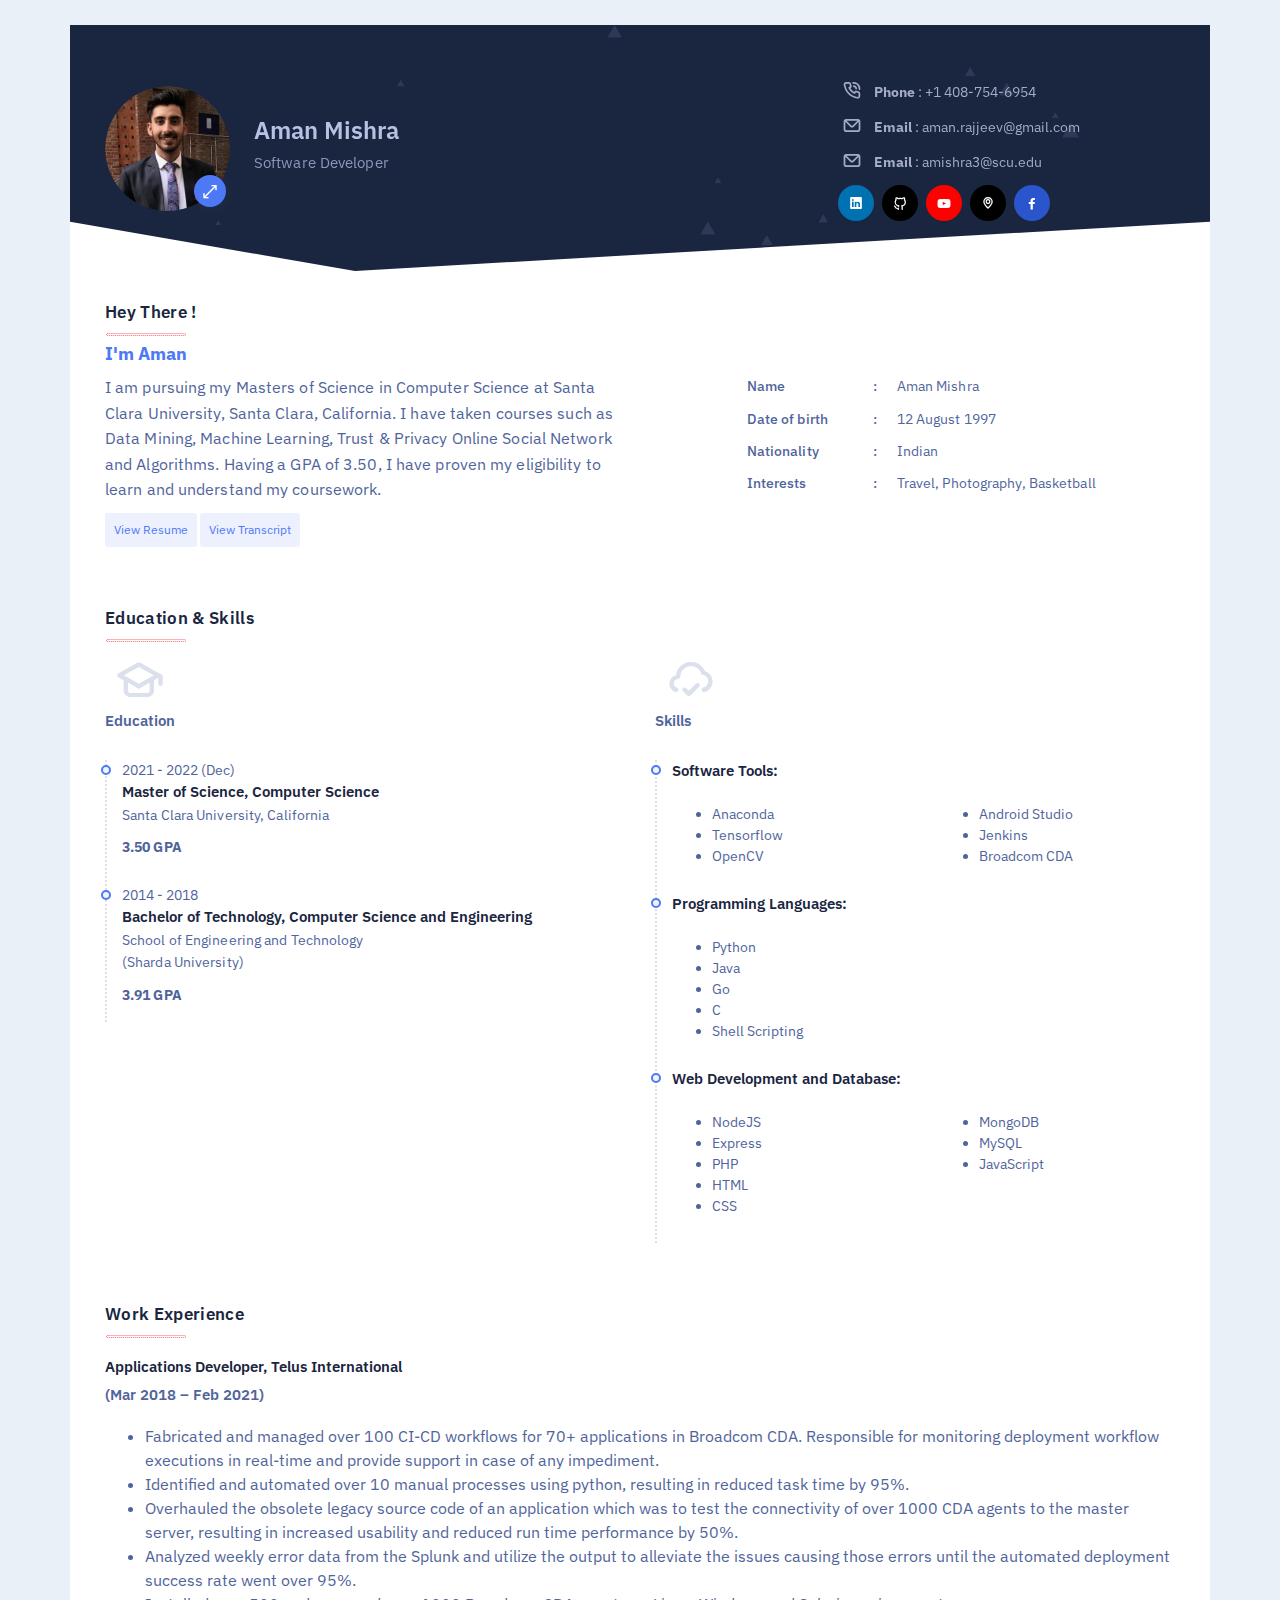
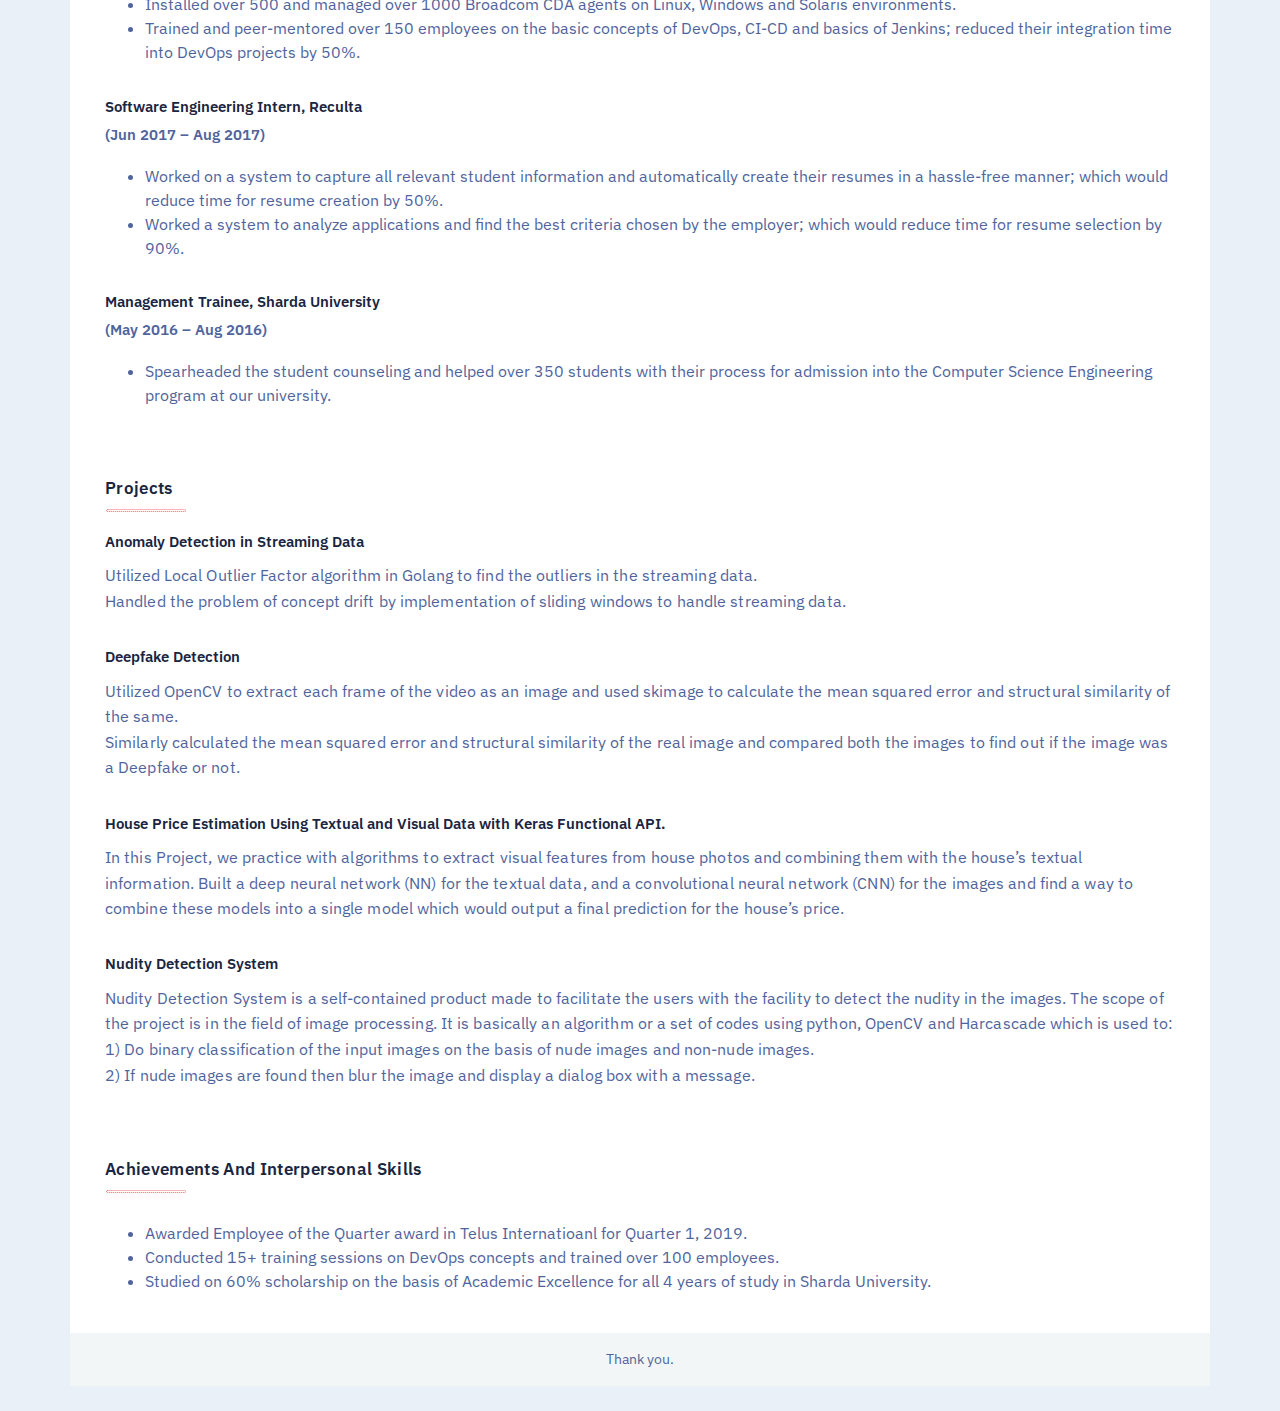
==== index.html @ 9055e046 "modified index.html" ====
<!DOCTYPE html>
<html lang="en">
  <head>
    <meta charset="utf-8" />
    <title>Aman Mishra - Resume</title>
    <meta name="viewport" content="width=device-width, initial-scale=1.0" />
    <meta content="Resume of Aman Mishra" name="description" />
    <meta content="Mannatthemes" name="author" />

    <!-- App favicon -->
    <link rel="shortcut icon" href="images/favicon.ico" />

    <link
      href="plugins/filter/magnific-popup.css"
      rel="stylesheet"
      type="text/css"
    />
    <link
      href="plugins/animated/headline.css"
      rel="stylesheet"
      type="text/css"
    />

    <!-- App css -->
    <link href="css/bootstrap.min.css" rel="stylesheet" type="text/css" />
    <link href="css/icons.css" rel="stylesheet" type="text/css" />
    <link href="css/style.css" rel="stylesheet" type="text/css" />
  </head>

  <body>
    <div class="main-wraper">
      <section class="section bg-profile clip-profile" id="header">
        <div class="zoo-profile">
          <div class="container">
            <div class="row">
              <div class="col-sm-6 col-print-6 align-self-center mb-3 mb-lg-0">
                <div class="zoo-profile-main">
                  <div class="zoo-profile-main-pic">
                    <img
                      id="myImg"
                      src="images/users/profile.png"
                      alt=""
                      class="rounded-circle"
                      width="125"
                      height="125"
                    />
                    <a id="myImgg">
                    <span class="zoo-user-message"><i class="uil uil-arrow-resize-diagonal"></i></span>
                  </a>
                  </div>
                  <!--end zoo-profile-main-pic-->
                  <div class="zoo-profile_user-detail">
                    <h5 class="zoo-user-name">Aman Mishra</h5>
                    <p class="cd-headline loading-bar">
                      <span class="cd-words-wrapper">
                        <b class="is-visible">Software Developer</b>
                        <b>Artificial Intelligence</b>
                        <b>DevOps</b>
                      </span>
                    </p>
                  </div>
                  <!--end zoo-profile_user-detail-->
                </div>
                <!--end profile-main-pic-->
              </div>
              <!--end col-->
              <div class="col-sm-4 col-print-4 ml-auto">
                <ul class="list-unstyled personal-detail">
                  <li>
                    <i class="'uil uil-phone-volume mr-2"></i> <b> Phone </b> :
                    +1 408-754-6954
                  </li>
                  <li class="mt-2">
                    <i class="uil uil-envelope mt-2 mr-2"></i> <b> Email </b> :
                    aman.rajjeev@gmail.com
                  </li>
                  <li class="mt-2">
                    <i class="uil uil-envelope mt-2 mr-2"></i> <b> Email </b> :
                    amishra3@scu.edu
                  </li>
                </ul>
                <!--end personal-detail-->
                <ul class="list-inline social-icon mb-0">
                  <li class="list-inline-item">
                    <a
                      href="https://www.linkedin.com/in/aman-rajjeev-mishra"
                      target="_blank"
                      class="bg-linkedin"
                    >
                      <i class="uil uil-linkedin"></i>
                    </a>
                  </li>
                  <li class="list-inline-item">
                    <a
                      href="https://github.com/amanrajjeev1208"
                      target="_blank"
                      class="bg-black"
                    >
                      <i class="uil uil-github-alt"></i>
                    </a>
                  </li>
                  <li class="list-inline-item">
                    <a
                      href="https://www.youtube.com/channel/UCbBpJryadmwTq2SlPyCtEVg"
                      target="_blank"
                      class="bg-danger"
                    >
                      <i class="uil uil-youtube"></i>
                    </a>
                  </li>
                  <li class="list-inline-item">
                    <a
                      href="https://goo.gl/maps/1utLhHLGXBhBn5C47"
                      target="_blank"
                      class="bg-black"
                    >
                      <i class="uil uil-map-marker"></i>
                    </a>
                  </li>
                  <li class="list-inline-item">
                    <a
                      href="https://www.facebook.com/aman.rajjeev"
                      target="_blank"
                      class="bg-blue"
                    >
                      <i class="uil uil-facebook-f"></i>
                    </a>
                  </li>
                </ul>
                <!--end social-icon-->
              </div>
              <!--end col-->
            </div>
            <!--end row-->
          </div>
          <!--end container-->
        </div>
        <!--end zoo-profile-->
      </section>
      <!--end section-->

      <section class="section-md">
        <div class="container">
          <div class="row">
            <div class="col-12">
              <h4 class="header-title mb-3">Hey There !</h4>
            </div>
            <!--end col-->
            <div class="col-sm-6 col-print-6">
              <h4 class="text-primary font-weight-bold">I'm Aman</h4>
              <p style="font-size: medium">
                I am pursuing my Masters of Science in Computer Science at
                Santa Clara University, Santa Clara, California. I have taken 
                courses such as Data Mining, Machine Learning, Trust & Privacy Online Social Network and Algorithms. 
                Having a GPA of 3.50, I have proven my eligibility to learn and understand my coursework.
              </p>
              <a
                href="https://drive.google.com/file/d/1HVld51IIC3nS3yhfmsrmJ4IL-tNKT8AF/view"
                target="_blank"
              >
                <button type="button" class="btn btn-sm btn-soft-primary">
                  View Resume
                </button>
              </a>
              <a
                href="https://drive.google.com/file/d/1OZ3EQOQN-lNekS1jUlDzJvQt_iOGuXQI/view"
                target="_blank"
              >
                <button type="button" class="btn btn-sm btn-soft-primary">
                  View Transcript
                </button>
              </a>
            </div>
            <!--end col-->
            <div class="col-sm-5 col-print-5 offset-lg-1 align-self-center">
              <p>
                <span class="personal-detail-title">Name</span>
                <span class="personal-detail-info">Aman Mishra</span>
              </p>
              <p>
                <span class="personal-detail-title">Date of birth</span>
                <span class="personal-detail-info">12 August 1997</span>
              </p>
              <p>
                <span class="personal-detail-title">Nationality</span>
                <span class="personal-detail-info">Indian</span>
              </p>
              <p>
                <span class="personal-detail-title">Interests</span>
                <span class="personal-detail-info"
                  >Travel, Photography, Basketball
                </span>
              </p>
            </div>
            <!--end col-->
          </div>
          <!--end row-->
        </div>
        <!--end container-->
      </section>
      <!--end section-->

      <section class="section-md">
        <div class="container">
          <div class="row">
            <div class="col-12">
              <h4 class="header-title mb-3">Education & Skills</h4>
              <div class="row">
                <div class="col-sm-6 col-print-6">
                  <div class="resume-icon">
                    <i class="uil uil-graduation-hat"></i>
                    <h5 class="mt-n2">Education</h5>
                  </div>
                  <!--end resume-icon-->
                  <div class="timeline">
                    <div class="time-item">
                      <div class="item-info">
                        <div class="font-14">2021 - 2022 (Dec)</div>
                        <h5 class="my-1 text-dark">
                          Master of Science, Computer Science
                        </h5>
                        <p>Santa Clara University, California</p>
                        <p><b>3.50 GPA</b></p>
                      </div>
                    </div>
                    <!--end time-item-->
                    <div class="time-item mt-3">
                      <div class="item-info">
                        <div class="font-14">2014 - 2018</div>
                        <h5 class="my-1 text-dark">
                          Bachelor of Technology, Computer Science and Engineering
                        </h5>
                        <p>
                          School of Engineering and Technology<br />
                          (Sharda University)
                        </p>
                        <p><b>3.91 GPA</b></p>
                      </div>
                    </div>
                    <!--end time-item-->
                  </div>
                  <!--end timeline-->
                </div>
                <!--end col-->
                <div class="col-sm-6 col-print-6">
                  <div class="resume-icon">
                    <i class="uil uil-cloud-check"></i>
                    <h5 class="mt-n2">Skills</h5>
                  </div>
                  <div class="timeline">
                    <div class="time-item">
                      <div class="item-info">
                        <h5 class="my-1 text-dark">Software Tools:</h5>
                        <br />
                        <div class="row">
                          <div class="col-sm-6 col-print-6">
                            <ul>
                              <li>Anaconda</li>
                              <li>Tensorflow</li>
                              <li>OpenCV</li>
                            </ul>
                          </div>
                          <div class="col-sm-6 col-print-6">
                            <ul>
                              <li>Android Studio</li>
                              <li>Jenkins</li>
                              <li>Broadcom CDA</li>
                            </ul>
                          </div>
                        </div>
                      </div>
                    </div>
                    <div class="time-item">
                      <div class="item-info">
                        <h5 class="my-1 text-dark">Programming Languages:</h5>
                        <br />
                        <div class="row">
                          <div class="col-sm-6 col-print-6">
                            <ul>
                              <li>Python</li>
                              <li>Java</li>
                              <li>Go</li>
                              <li>C</li>
                              <li>Shell Scripting</li>
                            </ul>
                          </div>
                        </div>
                      </div>
                    </div>
                    <div class="time-item">
                      <div class="item-info">
                        <h5 class="my-1 text-dark">
                          Web Development and Database:
                        </h5>
                        <br />
                        <div class="row">
                          <div class="col-sm-6 col-print-6">
                            <ul>
                              <li>NodeJS</li>
                              <li>Express</li>
                              <li>PHP</li>
                              <li>HTML</li>
                              <li>CSS</li>
                            </ul>
                          </div>
                          <div class="col-sm-6 col-print-6">
                            <ul>
                              <li>MongoDB</li>
                              <li>MySQL</li>
                              <li>JavaScript</li>
                            </ul>
                          </div>
                        </div>
                      </div>
                    </div>
                  </div>
                  <!--end skill-->
                </div>
                <!--end col-->
              </div>
              <!--end row-->
            </div>
            <!--end col-->
          </div>
          <!--end row-->
        </div>
        <!--end container-->
      </section>
      <!--end section-->

      <section class="section-md my-work">
        <div class="container">
          <div class="row">
            <div class="col-12">
              <h4 class="header-title mb-3">Work Experience</h4>
              <br>
              <h5 class="my-1 text-dark">
                Applications Developer, Telus International
              </h5>
              <h5>(Mar 2018 – Feb 2021)</h5>
              <ul style="font-size: medium; padding-top: 10px;">
                <li>Fabricated and managed over 100 CI-CD workflows for 70+ applications in Broadcom CDA. Responsible for monitoring 
                deployment workflow executions in real-time and provide support in case of any impediment.</li>
                <li>Identified and automated over 10 manual processes using python, resulting in reduced task time by 95%.</li>
                <li>Overhauled the obsolete legacy source code of an application which was to test the connectivity of over 1000 CDA agents 
                to the master server, resulting in increased usability and reduced run time performance by 50%.</li>
                <li>Analyzed weekly error data from the Splunk and utilize the output to alleviate the issues causing those errors until the automated deployment success rate went over 95%.</li>
                <li>Installed over 500 and managed over 1000 Broadcom CDA agents on Linux, Windows and Solaris environments.</li>
                <li>Trained and peer-mentored over 150 employees on the basic concepts of DevOps, CI-CD and basics of Jenkins; reduced 
                their integration time into DevOps projects by 50%.</li>
              </ul>
              <br>
              <h5 class="my-1 text-dark">
                Software Engineering Intern, Reculta 
              </h5>
              <h5>(Jun 2017 – Aug 2017)</h5>
              <ul style="font-size: medium; padding-top: 10px;">
                <li>Worked on a system to capture all relevant student information and automatically create their resumes in a hassle-free 
                manner; which would reduce time for resume creation by 50%.</li>
                <li>Worked a system to analyze applications and find the best criteria chosen by the employer; which would reduce time for 
                resume selection by 90%.</li>
              </ul>
              <br>
              <h5 class="my-1 text-dark">
                Management Trainee, Sharda University  
              </h5>
              <h5>(May 2016 – Aug 2016)</h5>
              <ul style="font-size: medium; padding-top: 10px;">
                <li>Spearheaded the student counseling and helped over 350 students with their process for admission into the Computer 
                Science Engineering program at our university.</li>
              </ul>
            </div>
          </div>
          <!--end row-->
        </div>
        <!--end container-->
      </section>
      <!--end section-->

      <section class="section-md my-work">
        <div class="container">
          <div class="row">
            <div class="col-12">
              <h4 class="header-title mb-3">Projects</h4>              
              <br>
              <h5 class="my-1 text-dark">
                Anomaly Detection in Streaming Data 
              </h5>
              <p style="font-size: medium; padding-top: 10px;">
                Utilized Local Outlier Factor algorithm in Golang to find the outliers in the streaming data.<br>
                Handled the problem of concept drift by implementation of sliding windows to handle streaming data.
              </p>                
              <br>
              <h5 class="my-1 text-dark">
                Deepfake Detection
              </h5>
              <p style="font-size: medium; padding-top: 10px;">
                Utilized OpenCV to extract each frame of the video as an image and used skimage to calculate the mean squared error 
                and structural similarity of the same.<br>
                Similarly calculated the mean squared error and structural similarity of the real image and compared both the images to 
                find out if the image was a Deepfake or not.
              </p>
              <br>             
              <h5 class="my-1 text-dark">
                House Price Estimation Using Textual and Visual Data with Keras Functional API.
              </h5>
              <p style="font-size: medium; padding-top: 10px;">                
                In this Project, we practice with algorithms to extract visual features from house photos and combining them with the house’s textual information. 
                Built a deep neural network (NN) for the textual data, and a convolutional neural network (CNN)
                for the images and find a way to combine these models into a single model which would output a final prediction for the house’s price.
              </p>              
              <br>
              <h5 class="my-1 text-dark">
                Nudity Detection System
              </h5>
              <p style="font-size: medium; padding-top: 10px;">
                Nudity Detection System is a self-contained product made to facilitate the users with the facility to detect the nudity
                in the images. The scope of the project is in the field of image processing. It is basically an algorithm or a set of
                codes using python, OpenCV and Harcascade which is used to:<br>
                1) Do binary classification of the input images on the basis of nude images and non-nude images.<br>
                2) If nude images are found then blur the image and display a dialog box with a message.
              </p>               
              <!-- <br>
              <h5 class="my-1 text-dark">
                Heading
              </h5>
              <p style="font-size: medium; padding-top: 10px;">
                Description
              </p>  -->
            </div>
          </div>
          <!--end row-->
        </div>
        <!--end container-->
      </section>
      <!--end section-->

      <section class="section-md my-work">
        <div class="container">
          <div class="row">
            <div class="col-12">
              <h4 class="header-title mb-3">
                Achievements and Interpersonal Skills
              </h4>   
              <br>           
              <ul style="font-size: medium; padding-top: 10px;">
                <li>Awarded Employee of the Quarter award in Telus Internatioanl for Quarter 1, 2019.</li>
                <li>Conducted 15+ training sessions on DevOps concepts and trained over 100 employees.</li>
                <li>Studied on 60% scholarship on the basis of Academic Excellence for all 4 years of study in Sharda University.</li>
              </ul>
            </div>
          </div>
          <!--end row-->
        </div>
        <!--end container-->
      </section>
      <!--end section-->

      <section class="section-md thanks-text">
        <div class="container">
          <div class="row">
            <div class="col-12">
              <h3 class="text-center">Thank you !</h3>
            </div>
            <!--end col-->
          </div>
          <!--end row-->
        </div>
        <!--end container-->
      </section>
      <!--end section-->
      <footer class="footer-area">
        <div class="container">
          <div class="row">
            <div class="col-sm-12 text-center">
              <p class="copyright mb-0 py-4">Thank you.</p>
            </div>
            <!--end col-->
          </div>
          <!--end row-->
        </div>
        <!--end container-->
      </footer>
      <!--end footer-area-->
    </div>
    <!--end main-wraper-->

    <!-- The Modal -->
    <div id="myModal" class="modal">
      <!-- The Close Button -->
      <span class="close">&times;</span>

      <!-- Modal Content (The Image) -->
      <img class="modal-content" id="img01" />

    </div>


    </div>

    <!-- jQuery  -->
    <script src="js/jquery.min.js"></script>
    <script src="js/bootstrap.bundle.min.js"></script>
    <script src="plugins/particles/particles.js"></script>
    <script src="plugins/animated/headline.js"></script>
    <script src="plugins/counter/jquery.counterup.min.js"></script>
    <script src="plugins/counter/waypoints.min.js"></script>
    <script src="plugins/filter/isotope.pkgd.min.js"></script>
    <script src="plugins/filter/masonry.pkgd.min.js"></script>
    <script src="plugins/filter/jquery.magnific-popup.min.js"></script>
    <script src="plugins/particles/particles-init.js"></script>

    <!-- App js -->
    <script src="js/app.js"></script>
  </body>
</html>
---- plugins/animated/headline.css ----
/* -------------------------------- 

Primary style

-------------------------------- */
*, *::after, *::before {
  -webkit-box-sizing: border-box;
  -moz-box-sizing: border-box;
  box-sizing: border-box;
}

html * {
  -webkit-font-smoothing: antialiased;
  -moz-osx-font-smoothing: grayscale;
}

html {
  font-size: 62.5%;
}

body {
  font-size: 1.6rem;
  font-family: "Source Sans Pro", sans-serif;
  color: #aebcb9;
  background-color: #0d0d0d;
}

a {
  text-decoration: none;
}

.cd-title {
  position: relative;
  height: 160px;
  line-height: 230px;
  text-align: center;
}
.cd-title h1 {
  font-size: 2.4rem;
  font-weight: 700;
}
@media only screen and (min-width: 768px) {
  .cd-title {
    line-height: 250px;
  }
}
@media only screen and (min-width: 1170px) {
  .cd-title {
    height: 200px;
    line-height: 300px;
  }
  .cd-title h1 {
    font-size: 3rem;
  }
}

.cd-intro {
  width: 90%;
  max-width: 768px;
  text-align: center;
}

.cd-intro {
  margin: 4em auto;
}
@media only screen and (min-width: 768px) {
  .cd-intro {
    margin: 5em auto;
  }
}
@media only screen and (min-width: 1170px) {
  .cd-intro {
    margin: 6em auto;
  }
}

.cd-headline {
  font-size: 3rem;
  line-height: 1.2;
}
@media only screen and (min-width: 768px) {
  .cd-headline {
    font-size: 4.4rem;
    font-weight: 300;
  }
}
@media only screen and (min-width: 1170px) {
  .cd-headline {
    font-size: 6rem;
  }
}

.cd-words-wrapper {
  display: inline-block;
  position: relative;
  text-align: left;
}
.cd-words-wrapper b {
  display: inline-block;
  position: absolute;
  white-space: nowrap;
  left: 0;
  top: 0;
}
.cd-words-wrapper b.is-visible {
  position: relative;
}
.no-js .cd-words-wrapper b {
  opacity: 0;
}
.no-js .cd-words-wrapper b.is-visible {
  opacity: 1;
}

/* -------------------------------- 

xrotate-1 

-------------------------------- */
.cd-headline.rotate-1 .cd-words-wrapper {
  -webkit-perspective: 300px;
  -moz-perspective: 300px;
  perspective: 300px;
}
.cd-headline.rotate-1 b {
  opacity: 0;
  -webkit-transform-origin: 50% 100%;
  -moz-transform-origin: 50% 100%;
  -ms-transform-origin: 50% 100%;
  -o-transform-origin: 50% 100%;
  transform-origin: 50% 100%;
  -webkit-transform: rotateX(180deg);
  -moz-transform: rotateX(180deg);
  -ms-transform: rotateX(180deg);
  -o-transform: rotateX(180deg);
  transform: rotateX(180deg);
}
.cd-headline.rotate-1 b.is-visible {
  opacity: 1;
  -webkit-transform: rotateX(0deg);
  -moz-transform: rotateX(0deg);
  -ms-transform: rotateX(0deg);
  -o-transform: rotateX(0deg);
  transform: rotateX(0deg);
  -webkit-animation: cd-rotate-1-in 1.2s;
  -moz-animation: cd-rotate-1-in 1.2s;
  animation: cd-rotate-1-in 1.2s;
}
.cd-headline.rotate-1 b.is-hidden {
  -webkit-transform: rotateX(180deg);
  -moz-transform: rotateX(180deg);
  -ms-transform: rotateX(180deg);
  -o-transform: rotateX(180deg);
  transform: rotateX(180deg);
  -webkit-animation: cd-rotate-1-out 1.2s;
  -moz-animation: cd-rotate-1-out 1.2s;
  animation: cd-rotate-1-out 1.2s;
}

@-webkit-keyframes cd-rotate-1-in {
  0% {
    -webkit-transform: rotateX(180deg);
    opacity: 0;
  }
  35% {
    -webkit-transform: rotateX(120deg);
    opacity: 0;
  }
  65% {
    opacity: 0;
  }
  100% {
    -webkit-transform: rotateX(360deg);
    opacity: 1;
  }
}
@-moz-keyframes cd-rotate-1-in {
  0% {
    -moz-transform: rotateX(180deg);
    opacity: 0;
  }
  35% {
    -moz-transform: rotateX(120deg);
    opacity: 0;
  }
  65% {
    opacity: 0;
  }
  100% {
    -moz-transform: rotateX(360deg);
    opacity: 1;
  }
}
@keyframes cd-rotate-1-in {
  0% {
    -webkit-transform: rotateX(180deg);
    -moz-transform: rotateX(180deg);
    -ms-transform: rotateX(180deg);
    -o-transform: rotateX(180deg);
    transform: rotateX(180deg);
    opacity: 0;
  }
  35% {
    -webkit-transform: rotateX(120deg);
    -moz-transform: rotateX(120deg);
    -ms-transform: rotateX(120deg);
    -o-transform: rotateX(120deg);
    transform: rotateX(120deg);
    opacity: 0;
  }
  65% {
    opacity: 0;
  }
  100% {
    -webkit-transform: rotateX(360deg);
    -moz-transform: rotateX(360deg);
    -ms-transform: rotateX(360deg);
    -o-transform: rotateX(360deg);
    transform: rotateX(360deg);
    opacity: 1;
  }
}
@-webkit-keyframes cd-rotate-1-out {
  0% {
    -webkit-transform: rotateX(0deg);
    opacity: 1;
  }
  35% {
    -webkit-transform: rotateX(-40deg);
    opacity: 1;
  }
  65% {
    opacity: 0;
  }
  100% {
    -webkit-transform: rotateX(180deg);
    opacity: 0;
  }
}
@-moz-keyframes cd-rotate-1-out {
  0% {
    -moz-transform: rotateX(0deg);
    opacity: 1;
  }
  35% {
    -moz-transform: rotateX(-40deg);
    opacity: 1;
  }
  65% {
    opacity: 0;
  }
  100% {
    -moz-transform: rotateX(180deg);
    opacity: 0;
  }
}
@keyframes cd-rotate-1-out {
  0% {
    -webkit-transform: rotateX(0deg);
    -moz-transform: rotateX(0deg);
    -ms-transform: rotateX(0deg);
    -o-transform: rotateX(0deg);
    transform: rotateX(0deg);
    opacity: 1;
  }
  35% {
    -webkit-transform: rotateX(-40deg);
    -moz-transform: rotateX(-40deg);
    -ms-transform: rotateX(-40deg);
    -o-transform: rotateX(-40deg);
    transform: rotateX(-40deg);
    opacity: 1;
  }
  65% {
    opacity: 0;
  }
  100% {
    -webkit-transform: rotateX(180deg);
    -moz-transform: rotateX(180deg);
    -ms-transform: rotateX(180deg);
    -o-transform: rotateX(180deg);
    transform: rotateX(180deg);
    opacity: 0;
  }
}
/* -------------------------------- 

xtype 

-------------------------------- */
.cd-headline.type .cd-words-wrapper {
  vertical-align: top;
  overflow: hidden;
}
.cd-headline.type .cd-words-wrapper::after {
  /* vertical bar */
  content: '';
  position: absolute;
  right: 0;
  top: 50%;
  bottom: auto;
  -webkit-transform: translateY(-50%);
  -moz-transform: translateY(-50%);
  -ms-transform: translateY(-50%);
  -o-transform: translateY(-50%);
  transform: translateY(-50%);
  height: 90%;
  width: 1px;
  background-color: #aebcb9;
}
.cd-headline.type .cd-words-wrapper.waiting::after {
  -webkit-animation: cd-pulse 1s infinite;
  -moz-animation: cd-pulse 1s infinite;
  animation: cd-pulse 1s infinite;
}
.cd-headline.type .cd-words-wrapper.selected {
  background-color: #aebcb9;
}
.cd-headline.type .cd-words-wrapper.selected::after {
  visibility: hidden;
}
.cd-headline.type .cd-words-wrapper.selected b {
  color: #0d0d0d;
}
.cd-headline.type b {
  visibility: hidden;
}
.cd-headline.type b.is-visible {
  visibility: visible;
}
.cd-headline.type i {
  position: absolute;
  visibility: hidden;
}
.cd-headline.type i.in {
  position: relative;
  visibility: visible;
}

@-webkit-keyframes cd-pulse {
  0% {
    -webkit-transform: translateY(-50%) scale(1);
    opacity: 1;
  }
  40% {
    -webkit-transform: translateY(-50%) scale(0.9);
    opacity: 0;
  }
  100% {
    -webkit-transform: translateY(-50%) scale(0);
    opacity: 0;
  }
}
@-moz-keyframes cd-pulse {
  0% {
    -moz-transform: translateY(-50%) scale(1);
    opacity: 1;
  }
  40% {
    -moz-transform: translateY(-50%) scale(0.9);
    opacity: 0;
  }
  100% {
    -moz-transform: translateY(-50%) scale(0);
    opacity: 0;
  }
}
@keyframes cd-pulse {
  0% {
    -webkit-transform: translateY(-50%) scale(1);
    -moz-transform: translateY(-50%) scale(1);
    -ms-transform: translateY(-50%) scale(1);
    -o-transform: translateY(-50%) scale(1);
    transform: translateY(-50%) scale(1);
    opacity: 1;
  }
  40% {
    -webkit-transform: translateY(-50%) scale(0.9);
    -moz-transform: translateY(-50%) scale(0.9);
    -ms-transform: translateY(-50%) scale(0.9);
    -o-transform: translateY(-50%) scale(0.9);
    transform: translateY(-50%) scale(0.9);
    opacity: 0;
  }
  100% {
    -webkit-transform: translateY(-50%) scale(0);
    -moz-transform: translateY(-50%) scale(0);
    -ms-transform: translateY(-50%) scale(0);
    -o-transform: translateY(-50%) scale(0);
    transform: translateY(-50%) scale(0);
    opacity: 0;
  }
}
/* -------------------------------- 

xrotate-2 

-------------------------------- */
.cd-headline.rotate-2 .cd-words-wrapper {
  -webkit-perspective: 300px;
  -moz-perspective: 300px;
  perspective: 300px;
}
.cd-headline.rotate-2 i, .cd-headline.rotate-2 em {
  display: inline-block;
  -webkit-backface-visibility: hidden;
  backface-visibility: hidden;
}
.cd-headline.rotate-2 b {
  opacity: 0;
}
.cd-headline.rotate-2 i {
  -webkit-transform-style: preserve-3d;
  -moz-transform-style: preserve-3d;
  -ms-transform-style: preserve-3d;
  -o-transform-style: preserve-3d;
  transform-style: preserve-3d;
  -webkit-transform: translateZ(-20px) rotateX(90deg);
  -moz-transform: translateZ(-20px) rotateX(90deg);
  -ms-transform: translateZ(-20px) rotateX(90deg);
  -o-transform: translateZ(-20px) rotateX(90deg);
  transform: translateZ(-20px) rotateX(90deg);
  opacity: 0;
}
.is-visible .cd-headline.rotate-2 i {
  opacity: 1;
}
.cd-headline.rotate-2 i.in {
  -webkit-animation: cd-rotate-2-in 0.4s forwards;
  -moz-animation: cd-rotate-2-in 0.4s forwards;
  animation: cd-rotate-2-in 0.4s forwards;
}
.cd-headline.rotate-2 i.out {
  -webkit-animation: cd-rotate-2-out 0.4s forwards;
  -moz-animation: cd-rotate-2-out 0.4s forwards;
  animation: cd-rotate-2-out 0.4s forwards;
}
.cd-headline.rotate-2 em {
  -webkit-transform: translateZ(20px);
  -moz-transform: translateZ(20px);
  -ms-transform: translateZ(20px);
  -o-transform: translateZ(20px);
  transform: translateZ(20px);
}

.no-csstransitions .cd-headline.rotate-2 i {
  -webkit-transform: rotateX(0deg);
  -moz-transform: rotateX(0deg);
  -ms-transform: rotateX(0deg);
  -o-transform: rotateX(0deg);
  transform: rotateX(0deg);
  opacity: 0;
}
.no-csstransitions .cd-headline.rotate-2 i em {
  -webkit-transform: scale(1);
  -moz-transform: scale(1);
  -ms-transform: scale(1);
  -o-transform: scale(1);
  transform: scale(1);
}

.no-csstransitions .cd-headline.rotate-2 .is-visible i {
  opacity: 1;
}

@-webkit-keyframes cd-rotate-2-in {
  0% {
    opacity: 0;
    -webkit-transform: translateZ(-20px) rotateX(90deg);
  }
  60% {
    opacity: 1;
    -webkit-transform: translateZ(-20px) rotateX(-10deg);
  }
  100% {
    opacity: 1;
    -webkit-transform: translateZ(-20px) rotateX(0deg);
  }
}
@-moz-keyframes cd-rotate-2-in {
  0% {
    opacity: 0;
    -moz-transform: translateZ(-20px) rotateX(90deg);
  }
  60% {
    opacity: 1;
    -moz-transform: translateZ(-20px) rotateX(-10deg);
  }
  100% {
    opacity: 1;
    -moz-transform: translateZ(-20px) rotateX(0deg);
  }
}
@keyframes cd-rotate-2-in {
  0% {
    opacity: 0;
    -webkit-transform: translateZ(-20px) rotateX(90deg);
    -moz-transform: translateZ(-20px) rotateX(90deg);
    -ms-transform: translateZ(-20px) rotateX(90deg);
    -o-transform: translateZ(-20px) rotateX(90deg);
    transform: translateZ(-20px) rotateX(90deg);
  }
  60% {
    opacity: 1;
    -webkit-transform: translateZ(-20px) rotateX(-10deg);
    -moz-transform: translateZ(-20px) rotateX(-10deg);
    -ms-transform: translateZ(-20px) rotateX(-10deg);
    -o-transform: translateZ(-20px) rotateX(-10deg);
    transform: translateZ(-20px) rotateX(-10deg);
  }
  100% {
    opacity: 1;
    -webkit-transform: translateZ(-20px) rotateX(0deg);
    -moz-transform: translateZ(-20px) rotateX(0deg);
    -ms-transform: translateZ(-20px) rotateX(0deg);
    -o-transform: translateZ(-20px) rotateX(0deg);
    transform: translateZ(-20px) rotateX(0deg);
  }
}
@-webkit-keyframes cd-rotate-2-out {
  0% {
    opacity: 1;
    -webkit-transform: translateZ(-20px) rotateX(0);
  }
  60% {
    opacity: 0;
    -webkit-transform: translateZ(-20px) rotateX(-100deg);
  }
  100% {
    opacity: 0;
    -webkit-transform: translateZ(-20px) rotateX(-90deg);
  }
}
@-moz-keyframes cd-rotate-2-out {
  0% {
    opacity: 1;
    -moz-transform: translateZ(-20px) rotateX(0);
  }
  60% {
    opacity: 0;
    -moz-transform: translateZ(-20px) rotateX(-100deg);
  }
  100% {
    opacity: 0;
    -moz-transform: translateZ(-20px) rotateX(-90deg);
  }
}
@keyframes cd-rotate-2-out {
  0% {
    opacity: 1;
    -webkit-transform: translateZ(-20px) rotateX(0);
    -moz-transform: translateZ(-20px) rotateX(0);
    -ms-transform: translateZ(-20px) rotateX(0);
    -o-transform: translateZ(-20px) rotateX(0);
    transform: translateZ(-20px) rotateX(0);
  }
  60% {
    opacity: 0;
    -webkit-transform: translateZ(-20px) rotateX(-100deg);
    -moz-transform: translateZ(-20px) rotateX(-100deg);
    -ms-transform: translateZ(-20px) rotateX(-100deg);
    -o-transform: translateZ(-20px) rotateX(-100deg);
    transform: translateZ(-20px) rotateX(-100deg);
  }
  100% {
    opacity: 0;
    -webkit-transform: translateZ(-20px) rotateX(-90deg);
    -moz-transform: translateZ(-20px) rotateX(-90deg);
    -ms-transform: translateZ(-20px) rotateX(-90deg);
    -o-transform: translateZ(-20px) rotateX(-90deg);
    transform: translateZ(-20px) rotateX(-90deg);
  }
}
/* -------------------------------- 

xloading-bar 

-------------------------------- */
.cd-headline.loading-bar span {
  display: inline-block;
  padding: .2em 0;
}
.cd-headline.loading-bar .cd-words-wrapper {
  overflow: hidden;
  vertical-align: top;
}
.cd-headline.loading-bar .cd-words-wrapper::after {
  /* loading bar */
  content: '';
  position: absolute;
  left: 0;
  bottom: 0;
  height: 3px;
  width: 0;
  background: #0096a7;
  z-index: 2;
  -webkit-transition: width 0.3s -0.1s;
  -moz-transition: width 0.3s -0.1s;
  transition: width 0.3s -0.1s;
}
.cd-headline.loading-bar .cd-words-wrapper.is-loading::after {
  width: 100%;
  -webkit-transition: width 3s;
  -moz-transition: width 3s;
  transition: width 3s;
}
.cd-headline.loading-bar b {
  top: .2em;
  opacity: 0;
  -webkit-transition: opacity 0.3s;
  -moz-transition: opacity 0.3s;
  transition: opacity 0.3s;
}
.cd-headline.loading-bar b.is-visible {
  opacity: 1;
  top: 0;
}

/* -------------------------------- 

xslide 

-------------------------------- */
.cd-headline.slide span {
  display: inline-block;
  padding: .2em 0;
}
.cd-headline.slide .cd-words-wrapper {
  overflow: hidden;
  vertical-align: top;
}
.cd-headline.slide b {
  opacity: 0;
  top: .2em;
}
.cd-headline.slide b.is-visible {
  top: 0;
  opacity: 1;
  -webkit-animation: slide-in 0.6s;
  -moz-animation: slide-in 0.6s;
  animation: slide-in 0.6s;
}
.cd-headline.slide b.is-hidden {
  -webkit-animation: slide-out 0.6s;
  -moz-animation: slide-out 0.6s;
  animation: slide-out 0.6s;
}

@-webkit-keyframes slide-in {
  0% {
    opacity: 0;
    -webkit-transform: translateY(-100%);
  }
  60% {
    opacity: 1;
    -webkit-transform: translateY(20%);
  }
  100% {
    opacity: 1;
    -webkit-transform: translateY(0);
  }
}
@-moz-keyframes slide-in {
  0% {
    opacity: 0;
    -moz-transform: translateY(-100%);
  }
  60% {
    opacity: 1;
    -moz-transform: translateY(20%);
  }
  100% {
    opacity: 1;
    -moz-transform: translateY(0);
  }
}
@keyframes slide-in {
  0% {
    opacity: 0;
    -webkit-transform: translateY(-100%);
    -moz-transform: translateY(-100%);
    -ms-transform: translateY(-100%);
    -o-transform: translateY(-100%);
    transform: translateY(-100%);
  }
  60% {
    opacity: 1;
    -webkit-transform: translateY(20%);
    -moz-transform: translateY(20%);
    -ms-transform: translateY(20%);
    -o-transform: translateY(20%);
    transform: translateY(20%);
  }
  100% {
    opacity: 1;
    -webkit-transform: translateY(0);
    -moz-transform: translateY(0);
    -ms-transform: translateY(0);
    -o-transform: translateY(0);
    transform: translateY(0);
  }
}
@-webkit-keyframes slide-out {
  0% {
    opacity: 1;
    -webkit-transform: translateY(0);
  }
  60% {
    opacity: 0;
    -webkit-transform: translateY(120%);
  }
  100% {
    opacity: 0;
    -webkit-transform: translateY(100%);
  }
}
@-moz-keyframes slide-out {
  0% {
    opacity: 1;
    -moz-transform: translateY(0);
  }
  60% {
    opacity: 0;
    -moz-transform: translateY(120%);
  }
  100% {
    opacity: 0;
    -moz-transform: translateY(100%);
  }
}
@keyframes slide-out {
  0% {
    opacity: 1;
    -webkit-transform: translateY(0);
    -moz-transform: translateY(0);
    -ms-transform: translateY(0);
    -o-transform: translateY(0);
    transform: translateY(0);
  }
  60% {
    opacity: 0;
    -webkit-transform: translateY(120%);
    -moz-transform: translateY(120%);
    -ms-transform: translateY(120%);
    -o-transform: translateY(120%);
    transform: translateY(120%);
  }
  100% {
    opacity: 0;
    -webkit-transform: translateY(100%);
    -moz-transform: translateY(100%);
    -ms-transform: translateY(100%);
    -o-transform: translateY(100%);
    transform: translateY(100%);
  }
}
/* -------------------------------- 

xclip 

-------------------------------- */
.cd-headline.clip span {
  display: inline-block;
  padding: .2em 0;
}
.cd-headline.clip .cd-words-wrapper {
  overflow: hidden;
  vertical-align: top;
}
.cd-headline.clip .cd-words-wrapper::after {
  /* line */
  content: '';
  position: absolute;
  top: 0;
  right: 0;
  width: 2px;
  height: 100%;
  background-color: #aebcb9;
}
.cd-headline.clip b {
  opacity: 0;
}
.cd-headline.clip b.is-visible {
  opacity: 1;
}

/* -------------------------------- 

xzoom 

-------------------------------- */
.cd-headline.zoom .cd-words-wrapper {
  -webkit-perspective: 300px;
  -moz-perspective: 300px;
  perspective: 300px;
}
.cd-headline.zoom b {
  opacity: 0;
}
.cd-headline.zoom b.is-visible {
  opacity: 1;
  -webkit-animation: zoom-in 0.8s;
  -moz-animation: zoom-in 0.8s;
  animation: zoom-in 0.8s;
}
.cd-headline.zoom b.is-hidden {
  -webkit-animation: zoom-out 0.8s;
  -moz-animation: zoom-out 0.8s;
  animation: zoom-out 0.8s;
}

@-webkit-keyframes zoom-in {
  0% {
    opacity: 0;
    -webkit-transform: translateZ(100px);
  }
  100% {
    opacity: 1;
    -webkit-transform: translateZ(0);
  }
}
@-moz-keyframes zoom-in {
  0% {
    opacity: 0;
    -moz-transform: translateZ(100px);
  }
  100% {
    opacity: 1;
    -moz-transform: translateZ(0);
  }
}
@keyframes zoom-in {
  0% {
    opacity: 0;
    -webkit-transform: translateZ(100px);
    -moz-transform: translateZ(100px);
    -ms-transform: translateZ(100px);
    -o-transform: translateZ(100px);
    transform: translateZ(100px);
  }
  100% {
    opacity: 1;
    -webkit-transform: translateZ(0);
    -moz-transform: translateZ(0);
    -ms-transform: translateZ(0);
    -o-transform: translateZ(0);
    transform: translateZ(0);
  }
}
@-webkit-keyframes zoom-out {
  0% {
    opacity: 1;
    -webkit-transform: translateZ(0);
  }
  100% {
    opacity: 0;
    -webkit-transform: translateZ(-100px);
  }
}
@-moz-keyframes zoom-out {
  0% {
    opacity: 1;
    -moz-transform: translateZ(0);
  }
  100% {
    opacity: 0;
    -moz-transform: translateZ(-100px);
  }
}
@keyframes zoom-out {
  0% {
    opacity: 1;
    -webkit-transform: translateZ(0);
    -moz-transform: translateZ(0);
    -ms-transform: translateZ(0);
    -o-transform: translateZ(0);
    transform: translateZ(0);
  }
  100% {
    opacity: 0;
    -webkit-transform: translateZ(-100px);
    -moz-transform: translateZ(-100px);
    -ms-transform: translateZ(-100px);
    -o-transform: translateZ(-100px);
    transform: translateZ(-100px);
  }
}
/* -------------------------------- 

xrotate-3 

-------------------------------- */
.cd-headline.rotate-3 .cd-words-wrapper {
  -webkit-perspective: 300px;
  -moz-perspective: 300px;
  perspective: 300px;
}
.cd-headline.rotate-3 b {
  opacity: 0;
}
.cd-headline.rotate-3 i {
  display: inline-block;
  -webkit-transform: rotateY(180deg);
  -moz-transform: rotateY(180deg);
  -ms-transform: rotateY(180deg);
  -o-transform: rotateY(180deg);
  transform: rotateY(180deg);
  -webkit-backface-visibility: hidden;
  backface-visibility: hidden;
}
.is-visible .cd-headline.rotate-3 i {
  -webkit-transform: rotateY(0deg);
  -moz-transform: rotateY(0deg);
  -ms-transform: rotateY(0deg);
  -o-transform: rotateY(0deg);
  transform: rotateY(0deg);
}
.cd-headline.rotate-3 i.in {
  -webkit-animation: cd-rotate-3-in 0.6s forwards;
  -moz-animation: cd-rotate-3-in 0.6s forwards;
  animation: cd-rotate-3-in 0.6s forwards;
}
.cd-headline.rotate-3 i.out {
  -webkit-animation: cd-rotate-3-out 0.6s forwards;
  -moz-animation: cd-rotate-3-out 0.6s forwards;
  animation: cd-rotate-3-out 0.6s forwards;
}

.no-csstransitions .cd-headline.rotate-3 i {
  -webkit-transform: rotateY(0deg);
  -moz-transform: rotateY(0deg);
  -ms-transform: rotateY(0deg);
  -o-transform: rotateY(0deg);
  transform: rotateY(0deg);
  opacity: 0;
}

.no-csstransitions .cd-headline.rotate-3 .is-visible i {
  opacity: 1;
}

@-webkit-keyframes cd-rotate-3-in {
  0% {
    -webkit-transform: rotateY(180deg);
  }
  100% {
    -webkit-transform: rotateY(0deg);
  }
}
@-moz-keyframes cd-rotate-3-in {
  0% {
    -moz-transform: rotateY(180deg);
  }
  100% {
    -moz-transform: rotateY(0deg);
  }
}
@keyframes cd-rotate-3-in {
  0% {
    -webkit-transform: rotateY(180deg);
    -moz-transform: rotateY(180deg);
    -ms-transform: rotateY(180deg);
    -o-transform: rotateY(180deg);
    transform: rotateY(180deg);
  }
  100% {
    -webkit-transform: rotateY(0deg);
    -moz-transform: rotateY(0deg);
    -ms-transform: rotateY(0deg);
    -o-transform: rotateY(0deg);
    transform: rotateY(0deg);
  }
}
@-webkit-keyframes cd-rotate-3-out {
  0% {
    -webkit-transform: rotateY(0);
  }
  100% {
    -webkit-transform: rotateY(-180deg);
  }
}
@-moz-keyframes cd-rotate-3-out {
  0% {
    -moz-transform: rotateY(0);
  }
  100% {
    -moz-transform: rotateY(-180deg);
  }
}
@keyframes cd-rotate-3-out {
  0% {
    -webkit-transform: rotateY(0);
    -moz-transform: rotateY(0);
    -ms-transform: rotateY(0);
    -o-transform: rotateY(0);
    transform: rotateY(0);
  }
  100% {
    -webkit-transform: rotateY(-180deg);
    -moz-transform: rotateY(-180deg);
    -ms-transform: rotateY(-180deg);
    -o-transform: rotateY(-180deg);
    transform: rotateY(-180deg);
  }
}
/* -------------------------------- 

xscale 

-------------------------------- */
.cd-headline.scale b {
  opacity: 0;
}
.cd-headline.scale i {
  display: inline-block;
  opacity: 0;
  -webkit-transform: scale(0);
  -moz-transform: scale(0);
  -ms-transform: scale(0);
  -o-transform: scale(0);
  transform: scale(0);
}
.is-visible .cd-headline.scale i {
  opacity: 1;
}
.cd-headline.scale i.in {
  -webkit-animation: scale-up 0.6s forwards;
  -moz-animation: scale-up 0.6s forwards;
  animation: scale-up 0.6s forwards;
}
.cd-headline.scale i.out {
  -webkit-animation: scale-down 0.6s forwards;
  -moz-animation: scale-down 0.6s forwards;
  animation: scale-down 0.6s forwards;
}

.no-csstransitions .cd-headline.scale i {
  -webkit-transform: scale(1);
  -moz-transform: scale(1);
  -ms-transform: scale(1);
  -o-transform: scale(1);
  transform: scale(1);
  opacity: 0;
}

.no-csstransitions .cd-headline.scale .is-visible i {
  opacity: 1;
}

@-webkit-keyframes scale-up {
  0% {
    -webkit-transform: scale(0);
    opacity: 0;
  }
  60% {
    -webkit-transform: scale(1.2);
    opacity: 1;
  }
  100% {
    -webkit-transform: scale(1);
    opacity: 1;
  }
}
@-moz-keyframes scale-up {
  0% {
    -moz-transform: scale(0);
    opacity: 0;
  }
  60% {
    -moz-transform: scale(1.2);
    opacity: 1;
  }
  100% {
    -moz-transform: scale(1);
    opacity: 1;
  }
}
@keyframes scale-up {
  0% {
    -webkit-transform: scale(0);
    -moz-transform: scale(0);
    -ms-transform: scale(0);
    -o-transform: scale(0);
    transform: scale(0);
    opacity: 0;
  }
  60% {
    -webkit-transform: scale(1.2);
    -moz-transform: scale(1.2);
    -ms-transform: scale(1.2);
    -o-transform: scale(1.2);
    transform: scale(1.2);
    opacity: 1;
  }
  100% {
    -webkit-transform: scale(1);
    -moz-transform: scale(1);
    -ms-transform: scale(1);
    -o-transform: scale(1);
    transform: scale(1);
    opacity: 1;
  }
}
@-webkit-keyframes scale-down {
  0% {
    -webkit-transform: scale(1);
    opacity: 1;
  }
  60% {
    -webkit-transform: scale(0);
    opacity: 0;
  }
}
@-moz-keyframes scale-down {
  0% {
    -moz-transform: scale(1);
    opacity: 1;
  }
  60% {
    -moz-transform: scale(0);
    opacity: 0;
  }
}
@keyframes scale-down {
  0% {
    -webkit-transform: scale(1);
    -moz-transform: scale(1);
    -ms-transform: scale(1);
    -o-transform: scale(1);
    transform: scale(1);
    opacity: 1;
  }
  60% {
    -webkit-transform: scale(0);
    -moz-transform: scale(0);
    -ms-transform: scale(0);
    -o-transform: scale(0);
    transform: scale(0);
    opacity: 0;
  }
}
/* -------------------------------- 

xpush 

-------------------------------- */
.cd-headline.push b {
  opacity: 0;
}
.cd-headline.push b.is-visible {
  opacity: 1;
  -webkit-animation: push-in 0.6s;
  -moz-animation: push-in 0.6s;
  animation: push-in 0.6s;
}
.cd-headline.push b.is-hidden {
  -webkit-animation: push-out 0.6s;
  -moz-animation: push-out 0.6s;
  animation: push-out 0.6s;
}

@-webkit-keyframes push-in {
  0% {
    opacity: 0;
    -webkit-transform: translateX(-100%);
  }
  60% {
    opacity: 1;
    -webkit-transform: translateX(10%);
  }
  100% {
    opacity: 1;
    -webkit-transform: translateX(0);
  }
}
@-moz-keyframes push-in {
  0% {
    opacity: 0;
    -moz-transform: translateX(-100%);
  }
  60% {
    opacity: 1;
    -moz-transform: translateX(10%);
  }
  100% {
    opacity: 1;
    -moz-transform: translateX(0);
  }
}
@keyframes push-in {
  0% {
    opacity: 0;
    -webkit-transform: translateX(-100%);
    -moz-transform: translateX(-100%);
    -ms-transform: translateX(-100%);
    -o-transform: translateX(-100%);
    transform: translateX(-100%);
  }
  60% {
    opacity: 1;
    -webkit-transform: translateX(10%);
    -moz-transform: translateX(10%);
    -ms-transform: translateX(10%);
    -o-transform: translateX(10%);
    transform: translateX(10%);
  }
  100% {
    opacity: 1;
    -webkit-transform: translateX(0);
    -moz-transform: translateX(0);
    -ms-transform: translateX(0);
    -o-transform: translateX(0);
    transform: translateX(0);
  }
}
@-webkit-keyframes push-out {
  0% {
    opacity: 1;
    -webkit-transform: translateX(0);
  }
  60% {
    opacity: 0;
    -webkit-transform: translateX(110%);
  }
  100% {
    opacity: 0;
    -webkit-transform: translateX(100%);
  }
}
@-moz-keyframes push-out {
  0% {
    opacity: 1;
    -moz-transform: translateX(0);
  }
  60% {
    opacity: 0;
    -moz-transform: translateX(110%);
  }
  100% {
    opacity: 0;
    -moz-transform: translateX(100%);
  }
}
@keyframes push-out {
  0% {
    opacity: 1;
    -webkit-transform: translateX(0);
    -moz-transform: translateX(0);
    -ms-transform: translateX(0);
    -o-transform: translateX(0);
    transform: translateX(0);
  }
  60% {
    opacity: 0;
    -webkit-transform: translateX(110%);
    -moz-transform: translateX(110%);
    -ms-transform: translateX(110%);
    -o-transform: translateX(110%);
    transform: translateX(110%);
  }
  100% {
    opacity: 0;
    -webkit-transform: translateX(100%);
    -moz-transform: translateX(100%);
    -ms-transform: translateX(100%);
    -o-transform: translateX(100%);
    transform: translateX(100%);
  }
}
---- css/icons.css ----
@charset "UTF-8";
/*
 * Theme: 
 * Author: Mannatthemes
 * File: Icons
 */
@font-face {
  font-family: 'unicons';
  src: url("../fonts/unicons.eot");
  src: url("../fonts/unicons.eot") format("embedded-opentype"), url("../fonts/unicons.woff2") format("woff2"), url("../fonts/unicons.woff") format("woff"), url("../fonts/unicons.ttf") format("truetype"), url("../fonts/unicons.svg") format("svg");
  font-weight: normal;
  font-style: normal;
}

/* Chrome hack: SVG is rendered more smooth in Windozze. 100% magic, uncomment if you need it. */
/* Note, that will break hinting! In other OS-es font will be not as sharp as it could be */
/*
@media screen and (-webkit-min-device-pixel-ratio:0) {
  @font-face {
    font-family: 'unicons';
    src: url('../font/unicons.svg?34404611#unicons') format('svg');
  }
}
*/
[class^="uil-"]:before, [class*=" uil-"]:before {
  font-family: "unicons";
  font-style: normal;
  font-weight: normal;
  speak: none;
  display: inline-block;
  text-decoration: inherit;
  width: 1em;
  margin-right: .2em;
  text-align: center;
  /* opacity: .8; */
  /* For safety - reset parent styles, that can break glyph codes*/
  font-variant: normal;
  text-transform: none;
  /* fix buttons height, for twitter bootstrap */
  line-height: 1em;
  /* Animation center compensation - margins should be symmetric */
  /* remove if not needed */
  margin-left: .2em;
  /* you can be more comfortable with increased icons size */
  /* font-size: 120%; */
  /* Font smoothing. That was taken from TWBS */
  -webkit-font-smoothing: antialiased;
  -moz-osx-font-smoothing: grayscale;
  /* Uncomment for 3D effect */
  /* text-shadow: 1px 1px 1px rgba(127, 127, 127, 0.3); */
}

.uil-0-plus:before {
  content: '\e800';
}

/* '' */
.uil-10-plus:before {
  content: '\e801';
}

/* '' */
.uil-12-plus:before {
  content: '\e802';
}

/* '' */
.uil-13-plus:before {
  content: '\e803';
}

/* '' */
.uil-16-plus:before {
  content: '\e804';
}

/* '' */
.uil-17-plus:before {
  content: '\e805';
}

/* '' */
.uil-18-plus:before {
  content: '\e806';
}

/* '' */
.uil-21-plus:before {
  content: '\e807';
}

/* '' */
.uil-3-plus:before {
  content: '\e808';
}

/* '' */
.uil-500px:before {
  content: '\e809';
}

/* '' */
.uil-6-plus:before {
  content: '\e80a';
}

/* '' */
.uil-abacus:before {
  content: '\e80b';
}

/* '' */
.uil-accessible-icon-alt:before {
  content: '\e80c';
}

/* '' */
.uil-adjust-alt:before {
  content: '\e80d';
}

/* '' */
.uil-adjust-circle:before {
  content: '\e80e';
}

/* '' */
.uil-adjust-half:before {
  content: '\e80f';
}

/* '' */
.uil-adjust:before {
  content: '\e810';
}

/* '' */
.uil-adobe:before {
  content: '\e811';
}

/* '' */
.uil-airplay:before {
  content: '\e812';
}

/* '' */
.uil-align-alt:before {
  content: '\e813';
}

/* '' */
.uil-align-center-alt:before {
  content: '\e814';
}

/* '' */
.uil-align-center-h:before {
  content: '\e815';
}

/* '' */
.uil-align-center-justify:before {
  content: '\e816';
}

/* '' */
.uil-align-center-v:before {
  content: '\e817';
}

/* '' */
.uil-align-center:before {
  content: '\e818';
}

/* '' */
.uil-align-justify:before {
  content: '\e819';
}

/* '' */
.uil-align-left-justify:before {
  content: '\e81a';
}

/* '' */
.uil-align-left:before {
  content: '\e81b';
}

/* '' */
.uil-align-letter-right:before {
  content: '\e81c';
}

/* '' */
.uil-align-right-justify:before {
  content: '\e81d';
}

/* '' */
.uil-align-right:before {
  content: '\e81e';
}

/* '' */
.uil-align:before {
  content: '\e81f';
}

/* '' */
.uil-ambulance:before {
  content: '\e820';
}

/* '' */
.uil-analysis:before {
  content: '\e821';
}

/* '' */
.uil-analytics:before {
  content: '\e822';
}

/* '' */
.uil-anchor:before {
  content: '\e823';
}

/* '' */
.uil-android-phone-slash:before {
  content: '\e824';
}

/* '' */
.uil-angle-double-down:before {
  content: '\e825';
}

/* '' */
.uil-angle-double-left:before {
  content: '\e826';
}

/* '' */
.uil-angle-double-right:before {
  content: '\e827';
}

/* '' */
.uil-angle-double-up:before {
  content: '\e828';
}

/* '' */
.uil-angle-down:before {
  content: '\e829';
}

/* '' */
.uil-angle-left:before {
  content: '\e82a';
}

/* '' */
.uil-angle-right-b:before {
  content: '\e82b';
}

/* '' */
.uil-angle-right:before {
  content: '\e82c';
}

/* '' */
.uil-angle-up:before {
  content: '\e82d';
}

/* '' */
.uil-angry:before {
  content: '\e82e';
}

/* '' */
.uil-ankh:before {
  content: '\e82f';
}

/* '' */
.uil-annoyed-alt:before {
  content: '\e830';
}

/* '' */
.uil-annoyed:before {
  content: '\e831';
}

/* '' */
.uil-apple:before {
  content: '\e832';
}

/* '' */
.uil-apps:before {
  content: '\e833';
}

/* '' */
.uil-archive-alt:before {
  content: '\e834';
}

/* '' */
.uil-archive:before {
  content: '\e835';
}

/* '' */
.uil-archway:before {
  content: '\e836';
}

/* '' */
.uil-arrow-break:before {
  content: '\e837';
}

/* '' */
.uil-arrow-circle-down:before {
  content: '\e838';
}

/* '' */
.uil-arrow-circle-left:before {
  content: '\e839';
}

/* '' */
.uil-arrow-circle-right:before {
  content: '\e83a';
}

/* '' */
.uil-arrow-circle-up:before {
  content: '\e83b';
}

/* '' */
.uil-arrow-compress-h:before {
  content: '\e83c';
}

/* '' */
.uil-arrow-down-left:before {
  content: '\e83d';
}

/* '' */
.uil-arrow-down-right:before {
  content: '\e83e';
}

/* '' */
.uil-arrow-down:before {
  content: '\e83f';
}

/* '' */
.uil-arrow-from-right:before {
  content: '\e840';
}

/* '' */
.uil-arrow-from-top:before {
  content: '\e841';
}

/* '' */
.uil-arrow-growth:before {
  content: '\e842';
}

/* '' */
.uil-arrow-left:before {
  content: '\e843';
}

/* '' */
.uil-arrow-random:before {
  content: '\e844';
}

/* '' */
.uil-arrow-resize-diagonal:before {
  content: '\e845';
}

/* '' */
.uil-arrow-right:before {
  content: '\e846';
}

/* '' */
.uil-arrow-to-bottom:before {
  content: '\e847';
}

/* '' */
.uil-arrow-to-right:before {
  content: '\e848';
}

/* '' */
.uil-arrow-up-left:before {
  content: '\e849';
}

/* '' */
.uil-arrow-up-right:before {
  content: '\e84a';
}

/* '' */
.uil-arrow-up:before {
  content: '\e84b';
}

/* '' */
.uil-arrows-h-alt:before {
  content: '\e84c';
}

/* '' */
.uil-arrows-h:before {
  content: '\e84d';
}

/* '' */
.uil-arrows-left-down:before {
  content: '\e84e';
}

/* '' */
.uil-arrows-maximize:before {
  content: '\e84f';
}

/* '' */
.uil-arrows-merge:before {
  content: '\e850';
}

/* '' */
.uil-arrows-resize-h:before {
  content: '\e851';
}

/* '' */
.uil-arrows-resize-v:before {
  content: '\e852';
}

/* '' */
.uil-arrows-resize:before {
  content: '\e853';
}

/* '' */
.uil-arrows-right-down:before {
  content: '\e854';
}

/* '' */
.uil-arrows-shrink-h:before {
  content: '\e855';
}

/* '' */
.uil-arrows-shrink-v:before {
  content: '\e856';
}

/* '' */
.uil-arrows-up-right:before {
  content: '\e857';
}

/* '' */
.uil-arrows-v-alt:before {
  content: '\e858';
}

/* '' */
.uil-arrows-v:before {
  content: '\e859';
}

/* '' */
.uil-assistive-listening-systems:before {
  content: '\e85a';
}

/* '' */
.uil-asterisk:before {
  content: '\e85b';
}

/* '' */
.uil-at:before {
  content: '\e85c';
}

/* '' */
.uil-atm-card:before {
  content: '\e85d';
}

/* '' */
.uil-atom:before {
  content: '\e85e';
}

/* '' */
.uil-auto-flash:before {
  content: '\e85f';
}

/* '' */
.uil-award-alt:before {
  content: '\e860';
}

/* '' */
.uil-award:before {
  content: '\e861';
}

/* '' */
.uil-baby-carriage:before {
  content: '\e862';
}

/* '' */
.uil-backpack:before {
  content: '\e863';
}

/* '' */
.uil-backspace:before {
  content: '\e864';
}

/* '' */
.uil-backward:before {
  content: '\e865';
}

/* '' */
.uil-bag-alt:before {
  content: '\e866';
}

/* '' */
.uil-bag-slash:before {
  content: '\e867';
}

/* '' */
.uil-bag:before {
  content: '\e868';
}

/* '' */
.uil-balance-scale:before {
  content: '\e869';
}

/* '' */
.uil-ball:before {
  content: '\e86a';
}

/* '' */
.uil-ban:before {
  content: '\e86b';
}

/* '' */
.uil-bars:before {
  content: '\e86c';
}

/* '' */
.uil-basketball-hoop:before {
  content: '\e86d';
}

/* '' */
.uil-basketball:before {
  content: '\e86e';
}

/* '' */
.uil-battery-bolt:before {
  content: '\e86f';
}

/* '' */
.uil-battery-empty:before {
  content: '\e870';
}

/* '' */
.uil-bed-double:before {
  content: '\e871';
}

/* '' */
.uil-bed:before {
  content: '\e872';
}

/* '' */
.uil-behance:before {
  content: '\e873';
}

/* '' */
.uil-bell-school:before {
  content: '\e874';
}

/* '' */
.uil-bell-slash:before {
  content: '\e875';
}

/* '' */
.uil-bell:before {
  content: '\e876';
}

/* '' */
.uil-bill:before {
  content: '\e877';
}

/* '' */
.uil-bitcoin-circle:before {
  content: '\e878';
}

/* '' */
.uil-bitcoin:before {
  content: '\e879';
}

/* '' */
.uil-black-berry:before {
  content: '\e87a';
}

/* '' */
.uil-bluetooth-b:before {
  content: '\e87b';
}

/* '' */
.uil-bold:before {
  content: '\e87c';
}

/* '' */
.uil-bolt-alt:before {
  content: '\e87d';
}

/* '' */
.uil-bolt-slash:before {
  content: '\e87e';
}

/* '' */
.uil-bolt:before {
  content: '\e87f';
}

/* '' */
.uil-book-alt:before {
  content: '\e880';
}

/* '' */
.uil-book-medical:before {
  content: '\e881';
}

/* '' */
.uil-book-open:before {
  content: '\e882';
}

/* '' */
.uil-book-reader:before {
  content: '\e883';
}

/* '' */
.uil-book:before {
  content: '\e884';
}

/* '' */
.uil-bookmark-full:before {
  content: '\e885';
}

/* '' */
.uil-bookmark:before {
  content: '\e886';
}

/* '' */
.uil-books:before {
  content: '\e887';
}

/* '' */
.uil-boombox:before {
  content: '\e888';
}

/* '' */
.uil-border-alt:before {
  content: '\e889';
}

/* '' */
.uil-border-bottom:before {
  content: '\e88a';
}

/* '' */
.uil-border-clear:before {
  content: '\e88b';
}

/* '' */
.uil-border-horizontal:before {
  content: '\e88c';
}

/* '' */
.uil-border-inner:before {
  content: '\e88d';
}

/* '' */
.uil-border-left:before {
  content: '\e88e';
}

/* '' */
.uil-border-out:before {
  content: '\e88f';
}

/* '' */
.uil-border-right:before {
  content: '\e890';
}

/* '' */
.uil-border-top:before {
  content: '\e891';
}

/* '' */
.uil-border-vertical:before {
  content: '\e892';
}

/* '' */
.uil-box:before {
  content: '\e893';
}

/* '' */
.uil-briefcase-alt:before {
  content: '\e894';
}

/* '' */
.uil-briefcase:before {
  content: '\e895';
}

/* '' */
.uil-bright:before {
  content: '\e896';
}

/* '' */
.uil-brightness-empty:before {
  content: '\e897';
}

/* '' */
.uil-brightness-half:before {
  content: '\e898';
}

/* '' */
.uil-brightness-low:before {
  content: '\e899';
}

/* '' */
.uil-brightness-minus:before {
  content: '\e89a';
}

/* '' */
.uil-brightness-plus:before {
  content: '\e89b';
}

/* '' */
.uil-brightness:before {
  content: '\e89c';
}

/* '' */
.uil-bring-bottom:before {
  content: '\e89d';
}

/* '' */
.uil-bring-front:before {
  content: '\e89e';
}

/* '' */
.uil-brush-alt:before {
  content: '\e89f';
}

/* '' */
.uil-bug:before {
  content: '\e8a0';
}

/* '' */
.uil-building:before {
  content: '\e8a1';
}

/* '' */
.uil-bullseye:before {
  content: '\e8a2';
}

/* '' */
.uil-bus-alt:before {
  content: '\e8a3';
}

/* '' */
.uil-bus-school:before {
  content: '\e8a4';
}

/* '' */
.uil-bus:before {
  content: '\e8a5';
}

/* '' */
.uil-calcualtor:before {
  content: '\e8a6';
}

/* '' */
.uil-calculator-alt:before {
  content: '\e8a7';
}

/* '' */
.uil-calendar-alt:before {
  content: '\e8a8';
}

/* '' */
.uil-calendar-slash:before {
  content: '\e8a9';
}

/* '' */
.uil-calender:before {
  content: '\e8aa';
}

/* '' */
.uil-calling:before {
  content: '\e8ab';
}

/* '' */
.uil-camera-change:before {
  content: '\e8ac';
}

/* '' */
.uil-camera-plus:before {
  content: '\e8ad';
}

/* '' */
.uil-camera-slash:before {
  content: '\e8ae';
}

/* '' */
.uil-camera:before {
  content: '\e8af';
}

/* '' */
.uil-cancel:before {
  content: '\e8b0';
}

/* '' */
.uil-capsule:before {
  content: '\e8b1';
}

/* '' */
.uil-capture:before {
  content: '\e8b2';
}

/* '' */
.uil-car-sideview:before {
  content: '\e8b3';
}

/* '' */
.uil-car-slash:before {
  content: '\e8b4';
}

/* '' */
.uil-car-wash:before {
  content: '\e8b5';
}

/* '' */
.uil-car:before {
  content: '\e8b6';
}

/* '' */
.uil-card-atm:before {
  content: '\e8b7';
}

/* '' */
.uil-caret-right:before {
  content: '\e8b8';
}

/* '' */
.uil-cart:before {
  content: '\e8b9';
}

/* '' */
.uil-cell:before {
  content: '\e8ba';
}

/* '' */
.uil-celsius:before {
  content: '\e8bb';
}

/* '' */
.uil-chart-bar-alt:before {
  content: '\e8bc';
}

/* '' */
.uil-chart-bar:before {
  content: '\e8bd';
}

/* '' */
.uil-chart-down:before {
  content: '\e8be';
}

/* '' */
.uil-chart-growth-alt:before {
  content: '\e8bf';
}

/* '' */
.uil-chart-growth:before {
  content: '\e8c0';
}

/* '' */
.uil-chart-line:before {
  content: '\e8c1';
}

/* '' */
.uil-chart-pie-alt:before {
  content: '\e8c2';
}

/* '' */
.uil-chart-pie:before {
  content: '\e8c3';
}

/* '' */
.uil-chart:before {
  content: '\e8c4';
}

/* '' */
.uil-chat-bubble-user:before {
  content: '\e8c5';
}

/* '' */
.uil-chat-info:before {
  content: '\e8c6';
}

/* '' */
.uil-chat:before {
  content: '\e8c7';
}

/* '' */
.uil-check-circle:before {
  content: '\e8c8';
}

/* '' */
.uil-check-square:before {
  content: '\e8c9';
}

/* '' */
.uil-check:before {
  content: '\e8ca';
}

/* '' */
.uil-circle-layer:before {
  content: '\e8cb';
}

/* '' */
.uil-circle:before {
  content: '\e8cc';
}

/* '' */
.uil-circuit:before {
  content: '\e8cd';
}

/* '' */
.uil-clapper-board:before {
  content: '\e8ce';
}

/* '' */
.uil-clipboard-alt:before {
  content: '\e8cf';
}

/* '' */
.uil-clipboard-blank:before {
  content: '\e8d0';
}

/* '' */
.uil-clipboard-notes:before {
  content: '\e8d1';
}

/* '' */
.uil-clipboard:before {
  content: '\e8d2';
}

/* '' */
.uil-clock-eight:before {
  content: '\e8d3';
}

/* '' */
.uil-clock-five:before {
  content: '\e8d4';
}

/* '' */
.uil-clock-nine:before {
  content: '\e8d5';
}

/* '' */
.uil-clock-seven:before {
  content: '\e8d6';
}

/* '' */
.uil-clock-ten:before {
  content: '\e8d7';
}

/* '' */
.uil-clock-three:before {
  content: '\e8d8';
}

/* '' */
.uil-clock-two:before {
  content: '\e8d9';
}

/* '' */
.uil-clock:before {
  content: '\e8da';
}

/* '' */
.uil-closed-captioning:before {
  content: '\e8db';
}

/* '' */
.uil-cloud-block:before {
  content: '\e8dc';
}

/* '' */
.uil-cloud-bookmark:before {
  content: '\e8dd';
}

/* '' */
.uil-cloud-check:before {
  content: '\e8de';
}

/* '' */
.uil-cloud-computing:before {
  content: '\e8df';
}

/* '' */
.uil-cloud-data-connection:before {
  content: '\e8e0';
}

/* '' */
.uil-cloud-database-tree:before {
  content: '\e8e1';
}

/* '' */
.uil-cloud-download:before {
  content: '\e8e2';
}

/* '' */
.uil-cloud-drizzle:before {
  content: '\e8e3';
}

/* '' */
.uil-cloud-exclamation:before {
  content: '\e8e4';
}

/* '' */
.uil-cloud-hail:before {
  content: '\e8e5';
}

/* '' */
.uil-cloud-heart:before {
  content: '\e8e6';
}

/* '' */
.uil-cloud-info:before {
  content: '\e8e7';
}

/* '' */
.uil-cloud-lock:before {
  content: '\e8e8';
}

/* '' */
.uil-cloud-meatball:before {
  content: '\e8e9';
}

/* '' */
.uil-cloud-moon-hail:before {
  content: '\e8ea';
}

/* '' */
.uil-cloud-moon-meatball:before {
  content: '\e8eb';
}

/* '' */
.uil-cloud-moon-rain:before {
  content: '\e8ec';
}

/* '' */
.uil-cloud-moon-showers:before {
  content: '\e8ed';
}

/* '' */
.uil-cloud-moon:before {
  content: '\e8ee';
}

/* '' */
.uil-cloud-question:before {
  content: '\e8ef';
}

/* '' */
.uil-cloud-rain-sun:before {
  content: '\e8f0';
}

/* '' */
.uil-cloud-rain:before {
  content: '\e8f1';
}

/* '' */
.uil-cloud-redo:before {
  content: '\e8f2';
}

/* '' */
.uil-cloud-set:before {
  content: '\e8f3';
}

/* '' */
.uil-cloud-share:before {
  content: '\e8f4';
}

/* '' */
.uil-cloud-shield:before {
  content: '\e8f5';
}

/* '' */
.uil-cloud-showers-alt:before {
  content: '\e8f6';
}

/* '' */
.uil-cloud-showers-heavy:before {
  content: '\e8f7';
}

/* '' */
.uil-cloud-showers:before {
  content: '\e8f8';
}

/* '' */
.uil-cloud-slash:before {
  content: '\e8f9';
}

/* '' */
.uil-cloud-sun-hail:before {
  content: '\e8fa';
}

/* '' */
.uil-cloud-sun-meatball:before {
  content: '\e8fb';
}

/* '' */
.uil-cloud-sun-rain-alt:before {
  content: '\e8fc';
}

/* '' */
.uil-cloud-sun-rain:before {
  content: '\e8fd';
}

/* '' */
.uil-cloud-sun-tear:before {
  content: '\e8fe';
}

/* '' */
.uil-cloud-sun:before {
  content: '\e8ff';
}

/* '' */
.uil-cloud-times:before {
  content: '\e900';
}

/* '' */
.uil-cloud-unlock:before {
  content: '\e901';
}

/* '' */
.uil-cloud-upload:before {
  content: '\e902';
}

/* '' */
.uil-cloud-wifi:before {
  content: '\e903';
}

/* '' */
.uil-cloud-wind:before {
  content: '\e904';
}

/* '' */
.uil-cloud:before {
  content: '\e905';
}

/* '' */
.uil-clouds:before {
  content: '\e906';
}

/* '' */
.uil-club:before {
  content: '\e907';
}

/* '' */
.uil-code:before {
  content: '\e908';
}

/* '' */
.uil-coffee:before {
  content: '\e909';
}

/* '' */
.uil-cog:before {
  content: '\e90a';
}

/* '' */
.uil-coins:before {
  content: '\e90b';
}

/* '' */
.uil-columns:before {
  content: '\e90c';
}

/* '' */
.uil-comment-alt-block:before {
  content: '\e90d';
}

/* '' */
.uil-comment-alt-chart-lines:before {
  content: '\e90e';
}

/* '' */
.uil-comment-alt-check:before {
  content: '\e90f';
}

/* '' */
.uil-comment-alt-dots:before {
  content: '\e910';
}

/* '' */
.uil-comment-alt-download:before {
  content: '\e911';
}

/* '' */
.uil-comment-alt-edit:before {
  content: '\e912';
}

/* '' */
.uil-comment-alt-exclamation:before {
  content: '\e913';
}

/* '' */
.uil-comment-alt-heart:before {
  content: '\e914';
}

/* '' */
.uil-comment-alt-image:before {
  content: '\e915';
}

/* '' */
.uil-comment-alt-info:before {
  content: '\e916';
}

/* '' */
.uil-comment-alt-lines:before {
  content: '\e917';
}

/* '' */
.uil-comment-alt-lock:before {
  content: '\e918';
}

/* '' */
.uil-comment-alt-medical:before {
  content: '\e919';
}

/* '' */
.uil-comment-alt-message:before {
  content: '\e91a';
}

/* '' */
.uil-comment-alt-notes:before {
  content: '\e91b';
}

/* '' */
.uil-comment-alt-plus:before {
  content: '\e91c';
}

/* '' */
.uil-comment-alt-question:before {
  content: '\e91d';
}

/* '' */
.uil-comment-alt-redo:before {
  content: '\e91e';
}

/* '' */
.uil-comment-alt-search:before {
  content: '\e91f';
}

/* '' */
.uil-comment-alt-share:before {
  content: '\e920';
}

/* '' */
.uil-comment-alt-shield:before {
  content: '\e921';
}

/* '' */
.uil-comment-alt-slash:before {
  content: '\e922';
}

/* '' */
.uil-comment-alt-upload:before {
  content: '\e923';
}

/* '' */
.uil-comment-alt-verify:before {
  content: '\e924';
}

/* '' */
.uil-comment-alt:before {
  content: '\e925';
}

/* '' */
.uil-comment-block:before {
  content: '\e926';
}

/* '' */
.uil-comment-chart-line:before {
  content: '\e927';
}

/* '' */
.uil-comment-check:before {
  content: '\e928';
}

/* '' */
.uil-comment-dots:before {
  content: '\e929';
}

/* '' */
.uil-comment-download:before {
  content: '\e92a';
}

/* '' */
.uil-comment-edit:before {
  content: '\e92b';
}

/* '' */
.uil-comment-exclamation:before {
  content: '\e92c';
}

/* '' */
.uil-comment-heart:before {
  content: '\e92d';
}

/* '' */
.uil-comment-image:before {
  content: '\e92e';
}

/* '' */
.uil-comment-info-alt:before {
  content: '\e92f';
}

/* '' */
.uil-comment-info:before {
  content: '\e930';
}

/* '' */
.uil-comment-lines:before {
  content: '\e931';
}

/* '' */
.uil-comment-lock:before {
  content: '\e932';
}

/* '' */
.uil-comment-medical:before {
  content: '\e933';
}

/* '' */
.uil-comment-message:before {
  content: '\e934';
}

/* '' */
.uil-comment-notes:before {
  content: '\e935';
}

/* '' */
.uil-comment-plus:before {
  content: '\e936';
}

/* '' */
.uil-comment-question:before {
  content: '\e937';
}

/* '' */
.uil-comment-redo:before {
  content: '\e938';
}

/* '' */
.uil-comment-search:before {
  content: '\e939';
}

/* '' */
.uil-comment-share:before {
  content: '\e93a';
}

/* '' */
.uil-comment-shield:before {
  content: '\e93b';
}

/* '' */
.uil-comment-slash:before {
  content: '\e93c';
}

/* '' */
.uil-comment-upload:before {
  content: '\e93d';
}

/* '' */
.uil-comment-verify:before {
  content: '\e93e';
}

/* '' */
.uil-comment:before {
  content: '\e93f';
}

/* '' */
.uil-comments-alt:before {
  content: '\e940';
}

/* '' */
.uil-comments:before {
  content: '\e941';
}

/* '' */
.uil-commnet-alt-slash:before {
  content: '\e942';
}

/* '' */
.uil-compact-disc:before {
  content: '\e943';
}

/* '' */
.uil-compass:before {
  content: '\e944';
}

/* '' */
.uil-compress-alt-left:before {
  content: '\e945';
}

/* '' */
.uil-compress-alt:before {
  content: '\e946';
}

/* '' */
.uil-compress-arrows:before {
  content: '\e947';
}

/* '' */
.uil-compress-lines:before {
  content: '\e948';
}

/* '' */
.uil-compress-point:before {
  content: '\e949';
}

/* '' */
.uil-compress-v:before {
  content: '\e94a';
}

/* '' */
.uil-compress:before {
  content: '\e94b';
}

/* '' */
.uil-computer-mouse:before {
  content: '\e94c';
}

/* '' */
.uil-confused:before {
  content: '\e94d';
}

/* '' */
.uil-constructor:before {
  content: '\e94e';
}

/* '' */
.uil-copy-alt:before {
  content: '\e94f';
}

/* '' */
.uil-copy-landscape:before {
  content: '\e950';
}

/* '' */
.uil-copy:before {
  content: '\e951';
}

/* '' */
.uil-copyright:before {
  content: '\e952';
}

/* '' */
.uil-corner-down-left:before {
  content: '\e953';
}

/* '' */
.uil-corner-down-right-alt:before {
  content: '\e954';
}

/* '' */
.uil-corner-down-right:before {
  content: '\e955';
}

/* '' */
.uil-corner-left-down:before {
  content: '\e956';
}

/* '' */
.uil-corner-right-down:before {
  content: '\e957';
}

/* '' */
.uil-corner-up-left-alt:before {
  content: '\e958';
}

/* '' */
.uil-corner-up-left:before {
  content: '\e959';
}

/* '' */
.uil-corner-up-right-alt:before {
  content: '\e95a';
}

/* '' */
.uil-corner-up-right:before {
  content: '\e95b';
}

/* '' */
.uil-creative-commons-pd-alt:before {
  content: '\e95c';
}

/* '' */
.uil-creative-commons-pd:before {
  content: '\e95d';
}

/* '' */
.uil-crockery:before {
  content: '\e95e';
}

/* '' */
.uil-crop-alt-rotate-left:before {
  content: '\e95f';
}

/* '' */
.uil-crop-alt-rotate-right:before {
  content: '\e960';
}

/* '' */
.uil-crop-alt:before {
  content: '\e961';
}

/* '' */
.uil-crosshair-alt:before {
  content: '\e962';
}

/* '' */
.uil-crosshair:before {
  content: '\e963';
}

/* '' */
.uil-crosshairs:before {
  content: '\e964';
}

/* '' */
.uil-cube:before {
  content: '\e965';
}

/* '' */
.uil-dashboard:before {
  content: '\e966';
}

/* '' */
.uil-data-sharing:before {
  content: '\e967';
}

/* '' */
.uil-database-alt:before {
  content: '\e968';
}

/* '' */
.uil-database:before {
  content: '\e969';
}

/* '' */
.uil-desert:before {
  content: '\e96a';
}

/* '' */
.uil-desktop-alt-slash:before {
  content: '\e96b';
}

/* '' */
.uil-desktop-alt:before {
  content: '\e96c';
}

/* '' */
.uil-desktop-cloud-alt:before {
  content: '\e96d';
}

/* '' */
.uil-desktop-slash:before {
  content: '\e96e';
}

/* '' */
.uil-desktop:before {
  content: '\e96f';
}

/* '' */
.uil-dialpad-alt:before {
  content: '\e970';
}

/* '' */
.uil-dialpad:before {
  content: '\e971';
}

/* '' */
.uil-diamond:before {
  content: '\e972';
}

/* '' */
.uil-diary-alt:before {
  content: '\e973';
}

/* '' */
.uil-diary:before {
  content: '\e974';
}

/* '' */
.uil-dice-five:before {
  content: '\e975';
}

/* '' */
.uil-dice-four:before {
  content: '\e976';
}

/* '' */
.uil-dice-one:before {
  content: '\e977';
}

/* '' */
.uil-dice-six:before {
  content: '\e978';
}

/* '' */
.uil-dice-three:before {
  content: '\e979';
}

/* '' */
.uil-dice-two:before {
  content: '\e97a';
}

/* '' */
.uil-direction:before {
  content: '\e97b';
}

/* '' */
.uil-directions:before {
  content: '\e97c';
}

/* '' */
.uil-dizzy-meh:before {
  content: '\e97d';
}

/* '' */
.uil-dna:before {
  content: '\e97e';
}

/* '' */
.uil-document-layout-center:before {
  content: '\e97f';
}

/* '' */
.uil-document-layout-left:before {
  content: '\e980';
}

/* '' */
.uil-document-layout-right:before {
  content: '\e981';
}

/* '' */
.uil-document:before {
  content: '\e982';
}

/* '' */
.uil-dollar-alt:before {
  content: '\e983';
}

/* '' */
.uil-dollar-sign-alt:before {
  content: '\e984';
}

/* '' */
.uil-dollar-sign:before {
  content: '\e985';
}

/* '' */
.uil-down-arrow:before {
  content: '\e986';
}

/* '' */
.uil-download-alt:before {
  content: '\e987';
}

/* '' */
.uil-dribbble:before {
  content: '\e988';
}

/* '' */
.uil-drill:before {
  content: '\e989';
}

/* '' */
.uil-dropbox:before {
  content: '\e98a';
}

/* '' */
.uil-dumbbell:before {
  content: '\e98b';
}

/* '' */
.uil-ear:before {
  content: '\e98c';
}

/* '' */
.uil-edit-alt:before {
  content: '\e98d';
}

/* '' */
.uil-edit:before {
  content: '\e98e';
}

/* '' */
.uil-ellipsis-h:before {
  content: '\e98f';
}

/* '' */
.uil-ellipsis-v:before {
  content: '\e990';
}

/* '' */
.uil-emoji:before {
  content: '\e991';
}

/* '' */
.uil-enter:before {
  content: '\e992';
}

/* '' */
.uil-entry:before {
  content: '\e993';
}

/* '' */
.uil-envelope-add:before {
  content: '\e994';
}

/* '' */
.uil-envelope-alt:before {
  content: '\e995';
}

/* '' */
.uil-envelope-block:before {
  content: '\e996';
}

/* '' */
.uil-envelope-bookmark:before {
  content: '\e997';
}

/* '' */
.uil-envelope-check:before {
  content: '\e998';
}

/* '' */
.uil-envelope-download-alt:before {
  content: '\e999';
}

/* '' */
.uil-envelope-download:before {
  content: '\e99a';
}

/* '' */
.uil-envelope-edit:before {
  content: '\e99b';
}

/* '' */
.uil-envelope-exclamation:before {
  content: '\e99c';
}

/* '' */
.uil-envelope-heart:before {
  content: '\e99d';
}

/* '' */
.uil-envelope-info:before {
  content: '\e99e';
}

/* '' */
.uil-envelope-lock:before {
  content: '\e99f';
}

/* '' */
.uil-envelope-minus:before {
  content: '\e9a0';
}

/* '' */
.uil-envelope-open:before {
  content: '\e9a1';
}

/* '' */
.uil-envelope-question:before {
  content: '\e9a2';
}

/* '' */
.uil-envelope-receive:before {
  content: '\e9a3';
}

/* '' */
.uil-envelope-redo:before {
  content: '\e9a4';
}

/* '' */
.uil-envelope-search:before {
  content: '\e9a5';
}

/* '' */
.uil-envelope-send:before {
  content: '\e9a6';
}

/* '' */
.uil-envelope-share:before {
  content: '\e9a7';
}

/* '' */
.uil-envelope-shield:before {
  content: '\e9a8';
}

/* '' */
.uil-envelope-star:before {
  content: '\e9a9';
}

/* '' */
.uil-envelope-times:before {
  content: '\e9aa';
}

/* '' */
.uil-envelope-upload-alt:before {
  content: '\e9ab';
}

/* '' */
.uil-envelope-upload:before {
  content: '\e9ac';
}

/* '' */
.uil-envelope:before {
  content: '\e9ad';
}

/* '' */
.uil-envelopes:before {
  content: '\e9ae';
}

/* '' */
.uil-equal-circle:before {
  content: '\e9af';
}

/* '' */
.uil-euro-circle:before {
  content: '\e9b0';
}

/* '' */
.uil-euro:before {
  content: '\e9b1';
}

/* '' */
.uil-exchange-alt:before {
  content: '\e9b2';
}

/* '' */
.uil-exchange:before {
  content: '\e9b3';
}

/* '' */
.uil-exclamation-circle:before {
  content: '\e9b4';
}

/* '' */
.uil-exclamation-octagon:before {
  content: '\e9b5';
}

/* '' */
.uil-exclamation-triangle:before {
  content: '\e9b6';
}

/* '' */
.uil-exclude:before {
  content: '\e9b7';
}

/* '' */
.uil-exit:before {
  content: '\e9b8';
}

/* '' */
.uil-expand-alt:before {
  content: '\e9b9';
}

/* '' */
.uil-expand-arrows-alt:before {
  content: '\e9ba';
}

/* '' */
.uil-expand-arrows:before {
  content: '\e9bb';
}

/* '' */
.uil-expand-from-corner:before {
  content: '\e9bc';
}

/* '' */
.uil-expand-left:before {
  content: '\e9bd';
}

/* '' */
.uil-expand-right:before {
  content: '\e9be';
}

/* '' */
.uil-export:before {
  content: '\e9bf';
}

/* '' */
.uil-exposure-alt:before {
  content: '\e9c0';
}

/* '' */
.uil-exposure-increase:before {
  content: '\e9c1';
}

/* '' */
.uil-external-link-alt:before {
  content: '\e9c2';
}

/* '' */
.uil-eye-slash:before {
  content: '\e9c3';
}

/* '' */
.uil-eye:before {
  content: '\e9c4';
}

/* '' */
.uil-facebook-f:before {
  content: '\e9c5';
}

/* '' */
.uil-facebook-messenger:before {
  content: '\e9c6';
}

/* '' */
.uil-facebook:before {
  content: '\e9c7';
}

/* '' */
.uil-fahrenheit:before {
  content: '\e9c8';
}

/* '' */
.uil-fast-mail-alt:before {
  content: '\e9c9';
}

/* '' */
.uil-fast-mail:before {
  content: '\e9ca';
}

/* '' */
.uil-favorite:before {
  content: '\e9cb';
}

/* '' */
.uil-feedback:before {
  content: '\e9cc';
}

/* '' */
.uil-file-alt:before {
  content: '\e9cd';
}

/* '' */
.uil-file-blank:before {
  content: '\e9ce';
}

/* '' */
.uil-file-block-alt:before {
  content: '\e9cf';
}

/* '' */
.uil-file-bookmark-alt:before {
  content: '\e9d0';
}

/* '' */
.uil-file-check-alt:before {
  content: '\e9d1';
}

/* '' */
.uil-file-check:before {
  content: '\e9d2';
}

/* '' */
.uil-file-contract-dollar:before {
  content: '\e9d3';
}

/* '' */
.uil-file-copy-alt:before {
  content: '\e9d4';
}

/* '' */
.uil-file-download-alt:before {
  content: '\e9d5';
}

/* '' */
.uil-file-download:before {
  content: '\e9d6';
}

/* '' */
.uil-file-edit-alt:before {
  content: '\e9d7';
}

/* '' */
.uil-file-exclamation-alt:before {
  content: '\e9d8';
}

/* '' */
.uil-file-exclamation:before {
  content: '\e9d9';
}

/* '' */
.uil-file-heart:before {
  content: '\e9da';
}

/* '' */
.uil-file-info-alt:before {
  content: '\e9db';
}

/* '' */
.uil-file-landscape-alt:before {
  content: '\e9dc';
}

/* '' */
.uil-file-landscape:before {
  content: '\e9dd';
}

/* '' */
.uil-file-lanscape-slash:before {
  content: '\e9de';
}

/* '' */
.uil-file-lock-alt:before {
  content: '\e9df';
}

/* '' */
.uil-file-medical-alt:before {
  content: '\e9e0';
}

/* '' */
.uil-file-medical:before {
  content: '\e9e1';
}

/* '' */
.uil-file-minus-alt:before {
  content: '\e9e2';
}

/* '' */
.uil-file-minus:before {
  content: '\e9e3';
}

/* '' */
.uil-file-network:before {
  content: '\e9e4';
}

/* '' */
.uil-file-plus-alt:before {
  content: '\e9e5';
}

/* '' */
.uil-file-plus:before {
  content: '\e9e6';
}

/* '' */
.uil-file-question-alt:before {
  content: '\e9e7';
}

/* '' */
.uil-file-question:before {
  content: '\e9e8';
}

/* '' */
.uil-file-redo-alt:before {
  content: '\e9e9';
}

/* '' */
.uil-file-search-alt:before {
  content: '\e9ea';
}

/* '' */
.uil-file-share-alt:before {
  content: '\e9eb';
}

/* '' */
.uil-file-shield-alt:before {
  content: '\e9ec';
}

/* '' */
.uil-file-slash:before {
  content: '\e9ed';
}

/* '' */
.uil-file-times-alt:before {
  content: '\e9ee';
}

/* '' */
.uil-file-times:before {
  content: '\e9ef';
}

/* '' */
.uil-file-upload-alt:before {
  content: '\e9f0';
}

/* '' */
.uil-file-upload:before {
  content: '\e9f1';
}

/* '' */
.uil-file:before {
  content: '\e9f2';
}

/* '' */
.uil-files-landscapes-alt:before {
  content: '\e9f3';
}

/* '' */
.uil-files-landscapes:before {
  content: '\e9f4';
}

/* '' */
.uil-film:before {
  content: '\e9f5';
}

/* '' */
.uil-filter-slash:before {
  content: '\e9f6';
}

/* '' */
.uil-filter:before {
  content: '\e9f7';
}

/* '' */
.uil-flask-potion:before {
  content: '\e9f8';
}

/* '' */
.uil-flask:before {
  content: '\e9f9';
}

/* '' */
.uil-flip-h-alt:before {
  content: '\e9fa';
}

/* '' */
.uil-flip-h:before {
  content: '\e9fb';
}

/* '' */
.uil-flip-v-alt:before {
  content: '\e9fc';
}

/* '' */
.uil-flip-v:before {
  content: '\e9fd';
}

/* '' */
.uil-flower:before {
  content: '\e9fe';
}

/* '' */
.uil-focus-add:before {
  content: '\e9ff';
}

/* '' */
.uil-focus-target:before {
  content: '\ea00';
}

/* '' */
.uil-focus:before {
  content: '\ea01';
}

/* '' */
.uil-folder-check:before {
  content: '\ea02';
}

/* '' */
.uil-folder-download:before {
  content: '\ea03';
}

/* '' */
.uil-folder-exclamation:before {
  content: '\ea04';
}

/* '' */
.uil-folder-heart:before {
  content: '\ea05';
}

/* '' */
.uil-folder-info:before {
  content: '\ea06';
}

/* '' */
.uil-folder-lock:before {
  content: '\ea07';
}

/* '' */
.uil-folder-medical:before {
  content: '\ea08';
}

/* '' */
.uil-folder-minus:before {
  content: '\ea09';
}

/* '' */
.uil-folder-network:before {
  content: '\ea0a';
}

/* '' */
.uil-folder-plus:before {
  content: '\ea0b';
}

/* '' */
.uil-folder-question:before {
  content: '\ea0c';
}

/* '' */
.uil-folder-slash:before {
  content: '\ea0d';
}

/* '' */
.uil-folder-times:before {
  content: '\ea0e';
}

/* '' */
.uil-folder-upload:before {
  content: '\ea0f';
}

/* '' */
.uil-folder:before {
  content: '\ea10';
}

/* '' */
.uil-food:before {
  content: '\ea11';
}

/* '' */
.uil-football-american:before {
  content: '\ea12';
}

/* '' */
.uil-football-ball:before {
  content: '\ea13';
}

/* '' */
.uil-football:before {
  content: '\ea14';
}

/* '' */
.uil-forecastcloud-moon-tear:before {
  content: '\ea15';
}

/* '' */
.uil-forwaded-call:before {
  content: '\ea16';
}

/* '' */
.uil-forward:before {
  content: '\ea17';
}

/* '' */
.uil-frown:before {
  content: '\ea18';
}

/* '' */
.uil-game-structure:before {
  content: '\ea19';
}

/* '' */
.uil-game:before {
  content: '\ea1a';
}

/* '' */
.uil-gift:before {
  content: '\ea1b';
}

/* '' */
.uil-github-alt:before {
  content: '\ea1c';
}

/* '' */
.uil-github:before {
  content: '\ea1d';
}

/* '' */
.uil-glass-martini-alt-slash:before {
  content: '\ea1e';
}

/* '' */
.uil-glass-martini-alt:before {
  content: '\ea1f';
}

/* '' */
.uil-glass-martini:before {
  content: '\ea20';
}

/* '' */
.uil-glass-tea:before {
  content: '\ea21';
}

/* '' */
.uil-glass:before {
  content: '\ea22';
}

/* '' */
.uil-globe:before {
  content: '\ea23';
}

/* '' */
.uil-gold:before {
  content: '\ea24';
}

/* '' */
.uil-google-drive-alt:before {
  content: '\ea25';
}

/* '' */
.uil-google-drive:before {
  content: '\ea26';
}

/* '' */
.uil-google-hangouts:before {
  content: '\ea27';
}

/* '' */
.uil-google-play:before {
  content: '\ea28';
}

/* '' */
.uil-google:before {
  content: '\ea29';
}

/* '' */
.uil-graduation-hat:before {
  content: '\ea2a';
}

/* '' */
.uil-graph-bar:before {
  content: '\ea2b';
}

/* '' */
.uil-grid:before {
  content: '\ea2c';
}

/* '' */
.uil-grids:before {
  content: '\ea2d';
}

/* '' */
.uil-grin-tongue-wink-alt:before {
  content: '\ea2e';
}

/* '' */
.uil-grin-tongue-wink:before {
  content: '\ea2f';
}

/* '' */
.uil-grin:before {
  content: '\ea30';
}

/* '' */
.uil-grip-horizontal-line:before {
  content: '\ea31';
}

/* '' */
.uil-hdd:before {
  content: '\ea32';
}

/* '' */
.uil-headphones-alt:before {
  content: '\ea33';
}

/* '' */
.uil-headphones:before {
  content: '\ea34';
}

/* '' */
.uil-heart-alt:before {
  content: '\ea35';
}

/* '' */
.uil-heart-medical:before {
  content: '\ea36';
}

/* '' */
.uil-heart-rate:before {
  content: '\ea37';
}

/* '' */
.uil-heart-sign:before {
  content: '\ea38';
}

/* '' */
.uil-heart:before {
  content: '\ea39';
}

/* '' */
.uil-heartbeat:before {
  content: '\ea3a';
}

/* '' */
.uil-history-alt:before {
  content: '\ea3b';
}

/* '' */
.uil-history:before {
  content: '\ea3c';
}

/* '' */
.uil-home-alt:before {
  content: '\ea3d';
}

/* '' */
.uil-home:before {
  content: '\ea3e';
}

/* '' */
.uil-horizontal-align-center:before {
  content: '\ea3f';
}

/* '' */
.uil-horizontal-align-left:before {
  content: '\ea40';
}

/* '' */
.uil-horizontal-align-right:before {
  content: '\ea41';
}

/* '' */
.uil-horizontal-distribution-center:before {
  content: '\ea42';
}

/* '' */
.uil-horizontal-distribution-left:before {
  content: '\ea43';
}

/* '' */
.uil-horizontal-distribution-right:before {
  content: '\ea44';
}

/* '' */
.uil-hunting:before {
  content: '\ea45';
}

/* '' */
.uil-image-alt-slash:before {
  content: '\ea46';
}

/* '' */
.uil-image-block:before {
  content: '\ea47';
}

/* '' */
.uil-image-broken:before {
  content: '\ea48';
}

/* '' */
.uil-image-check:before {
  content: '\ea49';
}

/* '' */
.uil-image-download:before {
  content: '\ea4a';
}

/* '' */
.uil-image-edit:before {
  content: '\ea4b';
}

/* '' */
.uil-image-lock:before {
  content: '\ea4c';
}

/* '' */
.uil-image-minus:before {
  content: '\ea4d';
}

/* '' */
.uil-image-plus:before {
  content: '\ea4e';
}

/* '' */
.uil-image-question:before {
  content: '\ea4f';
}

/* '' */
.uil-image-redo:before {
  content: '\ea50';
}

/* '' */
.uil-image-resize-landscape:before {
  content: '\ea51';
}

/* '' */
.uil-image-resize-square:before {
  content: '\ea52';
}

/* '' */
.uil-image-search:before {
  content: '\ea53';
}

/* '' */
.uil-image-share:before {
  content: '\ea54';
}

/* '' */
.uil-image-shield:before {
  content: '\ea55';
}

/* '' */
.uil-image-slash:before {
  content: '\ea56';
}

/* '' */
.uil-image-times:before {
  content: '\ea57';
}

/* '' */
.uil-image-upload:before {
  content: '\ea58';
}

/* '' */
.uil-image-v:before {
  content: '\ea59';
}

/* '' */
.uil-image:before {
  content: '\ea5a';
}

/* '' */
.uil-images:before {
  content: '\ea5b';
}

/* '' */
.uil-incoming-call:before {
  content: '\ea5c';
}

/* '' */
.uil-info-circle:before {
  content: '\ea5d';
}

/* '' */
.uil-instagram-alt:before {
  content: '\ea5e';
}

/* '' */
.uil-instagram:before {
  content: '\ea5f';
}

/* '' */
.uil-intercom:before {
  content: '\ea60';
}

/* '' */
.uil-invoice:before {
  content: '\ea61';
}

/* '' */
.uil-italic:before {
  content: '\ea62';
}

/* '' */
.uil-jackhammer:before {
  content: '\ea63';
}

/* '' */
.uil-java-script:before {
  content: '\ea64';
}

/* '' */
.uil-kayak:before {
  content: '\ea65';
}

/* '' */
.uil-key-skeleton-alt:before {
  content: '\ea66';
}

/* '' */
.uil-key-skeleton:before {
  content: '\ea67';
}

/* '' */
.uil-keyboard-alt:before {
  content: '\ea68';
}

/* '' */
.uil-keyboard-hide:before {
  content: '\ea69';
}

/* '' */
.uil-keyboard-show:before {
  content: '\ea6a';
}

/* '' */
.uil-keyboard:before {
  content: '\ea6b';
}

/* '' */
.uil-keyhole-circle:before {
  content: '\ea6c';
}

/* '' */
.uil-keyhole-square-full:before {
  content: '\ea6d';
}

/* '' */
.uil-keyhole-square:before {
  content: '\ea6e';
}

/* '' */
.uil-kid:before {
  content: '\ea6f';
}

/* '' */
.uil-label-alt:before {
  content: '\ea70';
}

/* '' */
.uil-label:before {
  content: '\ea71';
}

/* '' */
.uil-lamp:before {
  content: '\ea72';
}

/* '' */
.uil-laptop-cloud:before {
  content: '\ea73';
}

/* '' */
.uil-laptop:before {
  content: '\ea74';
}

/* '' */
.uil-laughing:before {
  content: '\ea75';
}

/* '' */
.uil-layer-group-slash:before {
  content: '\ea76';
}

/* '' */
.uil-layer-group:before {
  content: '\ea77';
}

/* '' */
.uil-layers-alt:before {
  content: '\ea78';
}

/* '' */
.uil-layers-slash:before {
  content: '\ea79';
}

/* '' */
.uil-layers:before {
  content: '\ea7a';
}

/* '' */
.uil-left-arrow-from-left:before {
  content: '\ea7b';
}

/* '' */
.uil-left-arrow-to-left:before {
  content: '\ea7c';
}

/* '' */
.uil-left-indent-alt:before {
  content: '\ea7d';
}

/* '' */
.uil-left-indent:before {
  content: '\ea7e';
}

/* '' */
.uil-left-to-right-text-direction:before {
  content: '\ea7f';
}

/* '' */
.uil-life-ring:before {
  content: '\ea80';
}

/* '' */
.uil-lightbulb-alt:before {
  content: '\ea81';
}

/* '' */
.uil-lightbulb:before {
  content: '\ea82';
}

/* '' */
.uil-line-alt:before {
  content: '\ea83';
}

/* '' */
.uil-line-spacing:before {
  content: '\ea84';
}

/* '' */
.uil-line:before {
  content: '\ea85';
}

/* '' */
.uil-link-alt:before {
  content: '\ea86';
}

/* '' */
.uil-link-broken:before {
  content: '\ea87';
}

/* '' */
.uil-link-h:before {
  content: '\ea88';
}

/* '' */
.uil-link:before {
  content: '\ea89';
}

/* '' */
.uil-linkedin-alt:before {
  content: '\ea8a';
}

/* '' */
.uil-linkedin:before {
  content: '\ea8b';
}

/* '' */
.uil-list-ui-alt:before {
  content: '\ea8c';
}

/* '' */
.uil-list-ul:before {
  content: '\ea8d';
}

/* '' */
.uil-location-arrow-alt:before {
  content: '\ea8e';
}

/* '' */
.uil-location-arrow:before {
  content: '\ea8f';
}

/* '' */
.uil-location-pin-alt:before {
  content: '\ea90';
}

/* '' */
.uil-location-point:before {
  content: '\ea91';
}

/* '' */
.uil-location:before {
  content: '\ea92';
}

/* '' */
.uil-lock-access:before {
  content: '\ea93';
}

/* '' */
.uil-lock-alt:before {
  content: '\ea94';
}

/* '' */
.uil-lock-open-alt:before {
  content: '\ea95';
}

/* '' */
.uil-lock-slash:before {
  content: '\ea96';
}

/* '' */
.uil-lock:before {
  content: '\ea97';
}

/* '' */
.uil-mailbox-alt:before {
  content: '\ea98';
}

/* '' */
.uil-mailbox:before {
  content: '\ea99';
}

/* '' */
.uil-map-marker-alt:before {
  content: '\ea9a';
}

/* '' */
.uil-map-marker-edit:before {
  content: '\ea9b';
}

/* '' */
.uil-map-marker-info:before {
  content: '\ea9c';
}

/* '' */
.uil-map-marker-minus:before {
  content: '\ea9d';
}

/* '' */
.uil-map-marker-plus:before {
  content: '\ea9e';
}

/* '' */
.uil-map-marker-question:before {
  content: '\ea9f';
}

/* '' */
.uil-map-marker-shield:before {
  content: '\eaa0';
}

/* '' */
.uil-map-marker-slash:before {
  content: '\eaa1';
}

/* '' */
.uil-map-marker:before {
  content: '\eaa2';
}

/* '' */
.uil-map-pin-alt:before {
  content: '\eaa3';
}

/* '' */
.uil-map-pin:before {
  content: '\eaa4';
}

/* '' */
.uil-map:before {
  content: '\eaa5';
}

/* '' */
.uil-mars:before {
  content: '\eaa6';
}

/* '' */
.uil-maximize-left:before {
  content: '\eaa7';
}

/* '' */
.uil-medal:before {
  content: '\eaa8';
}

/* '' */
.uil-medical-drip:before {
  content: '\eaa9';
}

/* '' */
.uil-medical-square-full:before {
  content: '\eaaa';
}

/* '' */
.uil-medical-square:before {
  content: '\eaab';
}

/* '' */
.uil-medical:before {
  content: '\eaac';
}

/* '' */
.uil-medium-m:before {
  content: '\eaad';
}

/* '' */
.uil-medkit:before {
  content: '\eaae';
}

/* '' */
.uil-meeting-board:before {
  content: '\eaaf';
}

/* '' */
.uil-meh-alt:before {
  content: '\eab0';
}

/* '' */
.uil-meh-closed-eye:before {
  content: '\eab1';
}

/* '' */
.uil-meh:before {
  content: '\eab2';
}

/* '' */
.uil-message:before {
  content: '\eab3';
}

/* '' */
.uil-microphone-slash:before {
  content: '\eab4';
}

/* '' */
.uil-microphone:before {
  content: '\eab5';
}

/* '' */
.uil-minus-circle:before {
  content: '\eab6';
}

/* '' */
.uil-minus-path:before {
  content: '\eab7';
}

/* '' */
.uil-minus-square-full:before {
  content: '\eab8';
}

/* '' */
.uil-minus-square:before {
  content: '\eab9';
}

/* '' */
.uil-minus:before {
  content: '\eaba';
}

/* '' */
.uil-missed-call:before {
  content: '\eabb';
}

/* '' */
.uil-mobey-bill-slash:before {
  content: '\eabc';
}

/* '' */
.uil-mobile-android-alt:before {
  content: '\eabd';
}

/* '' */
.uil-mobile-android:before {
  content: '\eabe';
}

/* '' */
.uil-mobile-vibrate:before {
  content: '\eabf';
}

/* '' */
.uil-modem:before {
  content: '\eac0';
}

/* '' */
.uil-money-bill-stack:before {
  content: '\eac1';
}

/* '' */
.uil-money-bill:before {
  content: '\eac2';
}

/* '' */
.uil-money-insert:before {
  content: '\eac3';
}

/* '' */
.uil-money-stack:before {
  content: '\eac4';
}

/* '' */
.uil-money-withdraw:before {
  content: '\eac5';
}

/* '' */
.uil-money-withdrawal:before {
  content: '\eac6';
}

/* '' */
.uil-moneybag-alt:before {
  content: '\eac7';
}

/* '' */
.uil-moneybag:before {
  content: '\eac8';
}

/* '' */
.uil-monitor-heart-rate:before {
  content: '\eac9';
}

/* '' */
.uil-monitor:before {
  content: '\eaca';
}

/* '' */
.uil-moon-eclipse:before {
  content: '\eacb';
}

/* '' */
.uil-moon:before {
  content: '\eacc';
}

/* '' */
.uil-moonset:before {
  content: '\eacd';
}

/* '' */
.uil-mountains-sun:before {
  content: '\eace';
}

/* '' */
.uil-mountains:before {
  content: '\eacf';
}

/* '' */
.uil-mouse-alt:before {
  content: '\ead0';
}

/* '' */
.uil-mouse:before {
  content: '\ead1';
}

/* '' */
.uil-multiply:before {
  content: '\ead2';
}

/* '' */
.uil-music-note:before {
  content: '\ead3';
}

/* '' */
.uil-music-tune-slash:before {
  content: '\ead4';
}

/* '' */
.uil-music:before {
  content: '\ead5';
}

/* '' */
.uil-n-a:before {
  content: '\ead6';
}

/* '' */
.uil-navigator:before {
  content: '\ead7';
}

/* '' */
.uil-nerd:before {
  content: '\ead8';
}

/* '' */
.uil-newspaper:before {
  content: '\ead9';
}

/* '' */
.uil-ninja:before {
  content: '\eada';
}

/* '' */
.uil-no-entry:before {
  content: '\eadb';
}

/* '' */
.uil-notebooks:before {
  content: '\eadc';
}

/* '' */
.uil-notes:before {
  content: '\eadd';
}

/* '' */
.uil-object-group:before {
  content: '\eade';
}

/* '' */
.uil-object-ungroup:before {
  content: '\eadf';
}

/* '' */
.uil-octagon:before {
  content: '\eae0';
}

/* '' */
.uil-outgoing-call:before {
  content: '\eae1';
}

/* '' */
.uil-package:before {
  content: '\eae2';
}

/* '' */
.uil-padlock:before {
  content: '\eae3';
}

/* '' */
.uil-paint-tool:before {
  content: '\eae4';
}

/* '' */
.uil-palette:before {
  content: '\eae5';
}

/* '' */
.uil-panorama-h-alt:before {
  content: '\eae6';
}

/* '' */
.uil-panorama-h:before {
  content: '\eae7';
}

/* '' */
.uil-panorama-v:before {
  content: '\eae8';
}

/* '' */
.uil-paperclip:before {
  content: '\eae9';
}

/* '' */
.uil-paragraph:before {
  content: '\eaea';
}

/* '' */
.uil-parcel:before {
  content: '\eaeb';
}

/* '' */
.uil-parking-square:before {
  content: '\eaec';
}

/* '' */
.uil-pathfinder-unite:before {
  content: '\eaed';
}

/* '' */
.uil-pathfinder:before {
  content: '\eaee';
}

/* '' */
.uil-pause-circle:before {
  content: '\eaef';
}

/* '' */
.uil-pause:before {
  content: '\eaf0';
}

/* '' */
.uil-paypal:before {
  content: '\eaf1';
}

/* '' */
.uil-pen:before {
  content: '\eaf2';
}

/* '' */
.uil-pentagon:before {
  content: '\eaf3';
}

/* '' */
.uil-phone-alt:before {
  content: '\eaf4';
}

/* '' */
.uil-phone-pause:before {
  content: '\eaf5';
}

/* '' */
.uil-phone-slash:before {
  content: '\eaf6';
}

/* '' */
.uil-phone-times:before {
  content: '\eaf7';
}

/* '' */
.uil-phone-volume:before {
  content: '\eaf8';
}

/* '' */
.uil-phone:before {
  content: '\eaf9';
}

/* '' */
.uil-picture:before {
  content: '\eafa';
}

/* '' */
.uil-plane-arrival:before {
  content: '\eafb';
}

/* '' */
.uil-plane-departure:before {
  content: '\eafc';
}

/* '' */
.uil-plane-fly:before {
  content: '\eafd';
}

/* '' */
.uil-plane:before {
  content: '\eafe';
}

/* '' */
.uil-play-circle:before {
  content: '\eaff';
}

/* '' */
.uil-play:before {
  content: '\eb00';
}

/* '' */
.uil-plug:before {
  content: '\eb01';
}

/* '' */
.uil-plus-circle:before {
  content: '\eb02';
}

/* '' */
.uil-plus-square:before {
  content: '\eb03';
}

/* '' */
.uil-plus:before {
  content: '\eb04';
}

/* '' */
.uil-podium:before {
  content: '\eb05';
}

/* '' */
.uil-polygon:before {
  content: '\eb06';
}

/* '' */
.uil-post-stamp:before {
  content: '\eb07';
}

/* '' */
.uil-postcard:before {
  content: '\eb08';
}

/* '' */
.uil-pound-circle:before {
  content: '\eb09';
}

/* '' */
.uil-pound:before {
  content: '\eb0a';
}

/* '' */
.uil-power:before {
  content: '\eb0b';
}

/* '' */
.uil-prescription-bottle:before {
  content: '\eb0c';
}

/* '' */
.uil-presentation-check:before {
  content: '\eb0d';
}

/* '' */
.uil-presentation-edit:before {
  content: '\eb0e';
}

/* '' */
.uil-presentation-line:before {
  content: '\eb0f';
}

/* '' */
.uil-presentation-lines-alt:before {
  content: '\eb10';
}

/* '' */
.uil-presentation-minus:before {
  content: '\eb11';
}

/* '' */
.uil-presentation-play:before {
  content: '\eb12';
}

/* '' */
.uil-presentation-plus:before {
  content: '\eb13';
}

/* '' */
.uil-presentation-times:before {
  content: '\eb14';
}

/* '' */
.uil-presentation:before {
  content: '\eb15';
}

/* '' */
.uil-previous:before {
  content: '\eb16';
}

/* '' */
.uil-pricetag-alt:before {
  content: '\eb17';
}

/* '' */
.uil-print-slash:before {
  content: '\eb18';
}

/* '' */
.uil-print:before {
  content: '\eb19';
}

/* '' */
.uil-processor:before {
  content: '\eb1a';
}

/* '' */
.uil-pump:before {
  content: '\eb1b';
}

/* '' */
.uil-puzzle-piece:before {
  content: '\eb1c';
}

/* '' */
.uil-question-circle:before {
  content: '\eb1d';
}

/* '' */
.uil-raddit-alien-alt:before {
  content: '\eb1e';
}

/* '' */
.uil-rainbow:before {
  content: '\eb1f';
}

/* '' */
.uil-raindrops-alt:before {
  content: '\eb20';
}

/* '' */
.uil-raindrops:before {
  content: '\eb21';
}

/* '' */
.uil-receipt-alt:before {
  content: '\eb22';
}

/* '' */
.uil-receipt:before {
  content: '\eb23';
}

/* '' */
.uil-record-audio:before {
  content: '\eb24';
}

/* '' */
.uil-redo:before {
  content: '\eb25';
}

/* '' */
.uil-refresh:before {
  content: '\eb26';
}

/* '' */
.uil-registered:before {
  content: '\eb27';
}

/* '' */
.uil-repeat:before {
  content: '\eb28';
}

/* '' */
.uil-restaurant:before {
  content: '\eb29';
}

/* '' */
.uil-right-indent-alt:before {
  content: '\eb2a';
}

/* '' */
.uil-right-to-left-text-direction:before {
  content: '\eb2b';
}

/* '' */
.uil-robot:before {
  content: '\eb2c';
}

/* '' */
.uil-rope-way:before {
  content: '\eb2d';
}

/* '' */
.uil-rotate-360:before {
  content: '\eb2e';
}

/* '' */
.uil-rss-alt:before {
  content: '\eb2f';
}

/* '' */
.uil-rss-interface:before {
  content: '\eb30';
}

/* '' */
.uil-rss:before {
  content: '\eb31';
}

/* '' */
.uil-ruler-combined:before {
  content: '\eb32';
}

/* '' */
.uil-ruler:before {
  content: '\eb33';
}

/* '' */
.uil-sad-cry:before {
  content: '\eb34';
}

/* '' */
.uil-sad-crying:before {
  content: '\eb35';
}

/* '' */
.uil-sad-dizzy:before {
  content: '\eb36';
}

/* '' */
.uil-sad-squint:before {
  content: '\eb37';
}

/* '' */
.uil-sad:before {
  content: '\eb38';
}

/* '' */
.uil-scaling-left:before {
  content: '\eb39';
}

/* '' */
.uil-scaling-right:before {
  content: '\eb3a';
}

/* '' */
.uil-scenery:before {
  content: '\eb3b';
}

/* '' */
.uil-schedule:before {
  content: '\eb3c';
}

/* '' */
.uil-science:before {
  content: '\eb3d';
}

/* '' */
.uil-screw:before {
  content: '\eb3e';
}

/* '' */
.uil-scroll-h:before {
  content: '\eb3f';
}

/* '' */
.uil-scroll:before {
  content: '\eb40';
}

/* '' */
.uil-search-alt:before {
  content: '\eb41';
}

/* '' */
.uil-search-minus:before {
  content: '\eb42';
}

/* '' */
.uil-search-plus:before {
  content: '\eb43';
}

/* '' */
.uil-search:before {
  content: '\eb44';
}

/* '' */
.uil-selfie:before {
  content: '\eb45';
}

/* '' */
.uil-server-alt:before {
  content: '\eb46';
}

/* '' */
.uil-server-connection:before {
  content: '\eb47';
}

/* '' */
.uil-server-network-alt:before {
  content: '\eb48';
}

/* '' */
.uil-server-network:before {
  content: '\eb49';
}

/* '' */
.uil-server:before {
  content: '\eb4a';
}

/* '' */
.uil-servers:before {
  content: '\eb4b';
}

/* '' */
.uil-servicemark:before {
  content: '\eb4c';
}

/* '' */
.uil-share-alt:before {
  content: '\eb4d';
}

/* '' */
.uil-shield-check:before {
  content: '\eb4e';
}

/* '' */
.uil-shield-exclamation:before {
  content: '\eb4f';
}

/* '' */
.uil-shield-question:before {
  content: '\eb50';
}

/* '' */
.uil-shield-slash:before {
  content: '\eb51';
}

/* '' */
.uil-shield:before {
  content: '\eb52';
}

/* '' */
.uil-ship:before {
  content: '\eb53';
}

/* '' */
.uil-shop:before {
  content: '\eb54';
}

/* '' */
.uil-shopping-basket:before {
  content: '\eb55';
}

/* '' */
.uil-shopping-cart-alt:before {
  content: '\eb56';
}

/* '' */
.uil-shopping-trolley:before {
  content: '\eb57';
}

/* '' */
.uil-shovel:before {
  content: '\eb58';
}

/* '' */
.uil-shrink:before {
  content: '\eb59';
}

/* '' */
.uil-shuffle:before {
  content: '\eb5a';
}

/* '' */
.uil-shutter-alt:before {
  content: '\eb5b';
}

/* '' */
.uil-shutter:before {
  content: '\eb5c';
}

/* '' */
.uil-sick:before {
  content: '\eb5d';
}

/* '' */
.uil-sigma:before {
  content: '\eb5e';
}

/* '' */
.uil-sign-alt:before {
  content: '\eb5f';
}

/* '' */
.uil-sign-in-alt:before {
  content: '\eb60';
}

/* '' */
.uil-sign-left:before {
  content: '\eb61';
}

/* '' */
.uil-sign-out-alt:before {
  content: '\eb62';
}

/* '' */
.uil-sign-right:before {
  content: '\eb63';
}

/* '' */
.uil-signal-alt-3:before {
  content: '\eb64';
}

/* '' */
.uil-signal-alt:before {
  content: '\eb65';
}

/* '' */
.uil-signal:before {
  content: '\eb66';
}

/* '' */
.uil-silence:before {
  content: '\eb67';
}

/* '' */
.uil-silent-squint:before {
  content: '\eb68';
}

/* '' */
.uil-sim-card:before {
  content: '\eb69';
}

/* '' */
.uil-sitemap:before {
  content: '\eb6a';
}

/* '' */
.uil-skip-forward-alt:before {
  content: '\eb6b';
}

/* '' */
.uil-skip-forward-circle:before {
  content: '\eb6c';
}

/* '' */
.uil-skip-forward:before {
  content: '\eb6d';
}

/* '' */
.uil-slack-alt:before {
  content: '\eb6e';
}

/* '' */
.uil-slack:before {
  content: '\eb6f';
}

/* '' */
.uil-sliders-v-alt:before {
  content: '\eb70';
}

/* '' */
.uil-sliders-v:before {
  content: '\eb71';
}

/* '' */
.uil-smile-beam:before {
  content: '\eb72';
}

/* '' */
.uil-smile-dizzy:before {
  content: '\eb73';
}

/* '' */
.uil-smile-squint-wink-alt:before {
  content: '\eb74';
}

/* '' */
.uil-smile-squint-wink:before {
  content: '\eb75';
}

/* '' */
.uil-smile-wink-alt:before {
  content: '\eb76';
}

/* '' */
.uil-smile-wink:before {
  content: '\eb77';
}

/* '' */
.uil-smile:before {
  content: '\eb78';
}

/* '' */
.uil-snapchat-ghost:before {
  content: '\eb79';
}

/* '' */
.uil-snapchat-square:before {
  content: '\eb7a';
}

/* '' */
.uil-snow-flake:before {
  content: '\eb7b';
}

/* '' */
.uil-snowflake-alt:before {
  content: '\eb7c';
}

/* '' */
.uil-snowflake:before {
  content: '\eb7d';
}

/* '' */
.uil-sort-amount-down:before {
  content: '\eb7e';
}

/* '' */
.uil-sort-amount-up:before {
  content: '\eb7f';
}

/* '' */
.uil-sort:before {
  content: '\eb80';
}

/* '' */
.uil-sorting:before {
  content: '\eb81';
}

/* '' */
.uil-space-key:before {
  content: '\eb82';
}

/* '' */
.uil-spade:before {
  content: '\eb83';
}

/* '' */
.uil-sperms:before {
  content: '\eb84';
}

/* '' */
.uil-spin:before {
  content: '\eb85';
}

/* '' */
.uil-sport:before {
  content: '\eb86';
}

/* '' */
.uil-square-full:before {
  content: '\eb87';
}

/* '' */
.uil-square-shape:before {
  content: '\eb88';
}

/* '' */
.uil-square:before {
  content: '\eb89';
}

/* '' */
.uil-squint:before {
  content: '\eb8a';
}

/* '' */
.uil-star-half-alt:before {
  content: '\eb8b';
}

/* '' */
.uil-star:before {
  content: '\eb8c';
}

/* '' */
.uil-step-backward-alt:before {
  content: '\eb8d';
}

/* '' */
.uil-step-backward-circle:before {
  content: '\eb8e';
}

/* '' */
.uil-step-backward:before {
  content: '\eb8f';
}

/* '' */
.uil-step-forward:before {
  content: '\eb90';
}

/* '' */
.uil-stop-circle:before {
  content: '\eb91';
}

/* '' */
.uil-stopwatch-slash:before {
  content: '\eb92';
}

/* '' */
.uil-stopwatch:before {
  content: '\eb93';
}

/* '' */
.uil-store-alt:before {
  content: '\eb94';
}

/* '' */
.uil-store:before {
  content: '\eb95';
}

/* '' */
.uil-streering:before {
  content: '\eb96';
}

/* '' */
.uil-stretcher:before {
  content: '\eb97';
}

/* '' */
.uil-subject:before {
  content: '\eb98';
}

/* '' */
.uil-subway-alt:before {
  content: '\eb99';
}

/* '' */
.uil-subway:before {
  content: '\eb9a';
}

/* '' */
.uil-suitcase-alt:before {
  content: '\eb9b';
}

/* '' */
.uil-suitcase:before {
  content: '\eb9c';
}

/* '' */
.uil-sun:before {
  content: '\eb9d';
}

/* '' */
.uil-sunset:before {
  content: '\eb9e';
}

/* '' */
.uil-surprise:before {
  content: '\eb9f';
}

/* '' */
.uil-swatchbook:before {
  content: '\eba0';
}

/* '' */
.uil-swimmer:before {
  content: '\eba1';
}

/* '' */
.uil-symbol:before {
  content: '\eba2';
}

/* '' */
.uil-sync-exclamation:before {
  content: '\eba3';
}

/* '' */
.uil-sync-slash:before {
  content: '\eba4';
}

/* '' */
.uil-sync:before {
  content: '\eba5';
}

/* '' */
.uil-syringe:before {
  content: '\eba6';
}

/* '' */
.uil-table:before {
  content: '\eba7';
}

/* '' */
.uil-tablet:before {
  content: '\eba8';
}

/* '' */
.uil-tablets:before {
  content: '\eba9';
}

/* '' */
.uil-tachometer-fast:before {
  content: '\ebaa';
}

/* '' */
.uil-tag-alt:before {
  content: '\ebab';
}

/* '' */
.uil-tag:before {
  content: '\ebac';
}

/* '' */
.uil-tape:before {
  content: '\ebad';
}

/* '' */
.uil-taxi:before {
  content: '\ebae';
}

/* '' */
.uil-tear:before {
  content: '\ebaf';
}

/* '' */
.uil-technology:before {
  content: '\ebb0';
}

/* '' */
.uil-telescope:before {
  content: '\ebb1';
}

/* '' */
.uil-temperature-empty:before {
  content: '\ebb2';
}

/* '' */
.uil-temperature-half:before {
  content: '\ebb3';
}

/* '' */
.uil-temperature-minus:before {
  content: '\ebb4';
}

/* '' */
.uil-temperature-plus:before {
  content: '\ebb5';
}

/* '' */
.uil-temperature-quarter:before {
  content: '\ebb6';
}

/* '' */
.uil-temperature-three-quarter:before {
  content: '\ebb7';
}

/* '' */
.uil-temperature:before {
  content: '\ebb8';
}

/* '' */
.uil-text-fields:before {
  content: '\ebb9';
}

/* '' */
.uil-text-size:before {
  content: '\ebba';
}

/* '' */
.uil-text-strike-through:before {
  content: '\ebbb';
}

/* '' */
.uil-text:before {
  content: '\ebbc';
}

/* '' */
.uil-th-large:before {
  content: '\ebbd';
}

/* '' */
.uil-th-slash:before {
  content: '\ebbe';
}

/* '' */
.uil-th:before {
  content: '\ebbf';
}

/* '' */
.uil-thermometer:before {
  content: '\ebc0';
}

/* '' */
.uil-thumbs-down:before {
  content: '\ebc1';
}

/* '' */
.uil-thumbs-up:before {
  content: '\ebc2';
}

/* '' */
.uil-thunderstorm-moon:before {
  content: '\ebc3';
}

/* '' */
.uil-thunderstorm-sun:before {
  content: '\ebc4';
}

/* '' */
.uil-thunderstorm:before {
  content: '\ebc5';
}

/* '' */
.uil-ticket:before {
  content: '\ebc6';
}

/* '' */
.uil-times-circle:before {
  content: '\ebc7';
}

/* '' */
.uil-times-square:before {
  content: '\ebc8';
}

/* '' */
.uil-times:before {
  content: '\ebc9';
}

/* '' */
.uil-toggle-off:before {
  content: '\ebca';
}

/* '' */
.uil-toggle-on:before {
  content: '\ebcb';
}

/* '' */
.uil-top-arrow-from-top:before {
  content: '\ebcc';
}

/* '' */
.uil-top-arrow-to-top:before {
  content: '\ebcd';
}

/* '' */
.uil-tornado:before {
  content: '\ebce';
}

/* '' */
.uil-trademark-circle:before {
  content: '\ebcf';
}

/* '' */
.uil-trademark:before {
  content: '\ebd0';
}

/* '' */
.uil-traffic-barrier:before {
  content: '\ebd1';
}

/* '' */
.uil-trash-alt:before {
  content: '\ebd2';
}

/* '' */
.uil-trash:before {
  content: '\ebd3';
}

/* '' */
.uil-trees:before {
  content: '\ebd4';
}

/* '' */
.uil-triangle:before {
  content: '\ebd5';
}

/* '' */
.uil-trophy:before {
  content: '\ebd6';
}

/* '' */
.uil-trowel:before {
  content: '\ebd7';
}

/* '' */
.uil-truck-case:before {
  content: '\ebd8';
}

/* '' */
.uil-truck-loading:before {
  content: '\ebd9';
}

/* '' */
.uil-truck:before {
  content: '\ebda';
}

/* '' */
.uil-tumblr-square:before {
  content: '\ebdb';
}

/* '' */
.uil-tumblr:before {
  content: '\ebdc';
}

/* '' */
.uil-tv-retro-slash:before {
  content: '\ebdd';
}

/* '' */
.uil-tv-retro:before {
  content: '\ebde';
}

/* '' */
.uil-twitter:before {
  content: '\ebdf';
}

/* '' */
.uil-umbrella:before {
  content: '\ebe0';
}

/* '' */
.uil-unamused:before {
  content: '\ebe1';
}

/* '' */
.uil-underline:before {
  content: '\ebe2';
}

/* '' */
.uil-unlock-alt:before {
  content: '\ebe3';
}

/* '' */
.uil-unlock:before {
  content: '\ebe4';
}

/* '' */
.uil-upload-alt:before {
  content: '\ebe5';
}

/* '' */
.uil-upload:before {
  content: '\ebe6';
}

/* '' */
.uil-usd-circle:before {
  content: '\ebe7';
}

/* '' */
.uil-usd-square:before {
  content: '\ebe8';
}

/* '' */
.uil-user-check:before {
  content: '\ebe9';
}

/* '' */
.uil-user-circle:before {
  content: '\ebea';
}

/* '' */
.uil-user-exclamation:before {
  content: '\ebeb';
}

/* '' */
.uil-user-hard-hat:before {
  content: '\ebec';
}

/* '' */
.uil-user-minus:before {
  content: '\ebed';
}

/* '' */
.uil-user-plus:before {
  content: '\ebee';
}

/* '' */
.uil-user-square:before {
  content: '\ebef';
}

/* '' */
.uil-user-times:before {
  content: '\ebf0';
}

/* '' */
.uil-user:before {
  content: '\ebf1';
}

/* '' */
.uil-users-alt:before {
  content: '\ebf2';
}

/* '' */
.uil-utensils-alt:before {
  content: '\ebf3';
}

/* '' */
.uil-utensils:before {
  content: '\ebf4';
}

/* '' */
.uil-vector-square-alt:before {
  content: '\ebf5';
}

/* '' */
.uil-vector-square:before {
  content: '\ebf6';
}

/* '' */
.uil-venus:before {
  content: '\ebf7';
}

/* '' */
.uil-vertical-align-bottom:before {
  content: '\ebf8';
}

/* '' */
.uil-vertical-align-center:before {
  content: '\ebf9';
}

/* '' */
.uil-vertical-align-top:before {
  content: '\ebfa';
}

/* '' */
.uil-vertical-distribute-bottom:before {
  content: '\ebfb';
}

/* '' */
.uil-vertical-distribution-center:before {
  content: '\ebfc';
}

/* '' */
.uil-vertical-distribution-top:before {
  content: '\ebfd';
}

/* '' */
.uil-video-slash:before {
  content: '\ebfe';
}

/* '' */
.uil-video:before {
  content: '\ebff';
}

/* '' */
.uil-visual-studio:before {
  content: '\ec00';
}

/* '' */
.uil-voicemail-rectangle:before {
  content: '\ec01';
}

/* '' */
.uil-voicemail:before {
  content: '\ec02';
}

/* '' */
.uil-volleyball:before {
  content: '\ec03';
}

/* '' */
.uil-volume-down:before {
  content: '\ec04';
}

/* '' */
.uil-volume-mute:before {
  content: '\ec05';
}

/* '' */
.uil-volume-off:before {
  content: '\ec06';
}

/* '' */
.uil-volume-up:before {
  content: '\ec07';
}

/* '' */
.uil-volume:before {
  content: '\ec08';
}

/* '' */
.uil-vuejs-alt:before {
  content: '\ec09';
}

/* '' */
.uil-vuejs:before {
  content: '\ec0a';
}

/* '' */
.uil-wall:before {
  content: '\ec0b';
}

/* '' */
.uil-wallet:before {
  content: '\ec0c';
}

/* '' */
.uil-watch-alt:before {
  content: '\ec0d';
}

/* '' */
.uil-watch:before {
  content: '\ec0e';
}

/* '' */
.uil-water-drop-slash:before {
  content: '\ec0f';
}

/* '' */
.uil-water-glass:before {
  content: '\ec10';
}

/* '' */
.uil-water:before {
  content: '\ec11';
}

/* '' */
.uil-web-grid-alt:before {
  content: '\ec12';
}

/* '' */
.uil-web-grid:before {
  content: '\ec13';
}

/* '' */
.uil-web-section-alt:before {
  content: '\ec14';
}

/* '' */
.uil-web-section:before {
  content: '\ec15';
}

/* '' */
.uil-webcam:before {
  content: '\ec16';
}

/* '' */
.uil-weight:before {
  content: '\ec17';
}

/* '' */
.uil-whatsapp:before {
  content: '\ec18';
}

/* '' */
.uil-wheel-barrow:before {
  content: '\ec19';
}

/* '' */
.uil-wheelchair-alt:before {
  content: '\ec1a';
}

/* '' */
.uil-wheelchair:before {
  content: '\ec1b';
}

/* '' */
.uil-wifi-router:before {
  content: '\ec1c';
}

/* '' */
.uil-wifi-slash:before {
  content: '\ec1d';
}

/* '' */
.uil-wifi:before {
  content: '\ec1e';
}

/* '' */
.uil-wind:before {
  content: '\ec1f';
}

/* '' */
.uil-window-grid:before {
  content: '\ec20';
}

/* '' */
.uil-window-maximize:before {
  content: '\ec21';
}

/* '' */
.uil-window-restore:before {
  content: '\ec22';
}

/* '' */
.uil-window-section:before {
  content: '\ec23';
}

/* '' */
.uil-window:before {
  content: '\ec24';
}

/* '' */
.uil-windsock:before {
  content: '\ec25';
}

/* '' */
.uil-wrap-text:before {
  content: '\ec26';
}

/* '' */
.uil-wrench:before {
  content: '\ec27';
}

/* '' */
.uil-yellow:before {
  content: '\ec28';
}

/* '' */
.uil-yen-circle:before {
  content: '\ec29';
}

/* '' */
.uil-yen:before {
  content: '\ec2a';
}

/* '' */
.uil-youtube-alt:before {
  content: '\ec2b';
}

/* '' */
.uil-youtube:before {
  content: '\ec2c';
}

/* '' */
/*# sourceMappingURL=icons.css.map */
---- css/style.css ----
/*
 * Theme: Zoovara - Personal Template
 * Author: Mannatthemes
 * File: Main Css File
 */
/*
1. Variables
2. Buttons
3. Text Color
4. Background Color
5. General
6. Print
*/
@import url("https://fonts.googleapis.com/css?family=IBM+Plex+Sans:400,500,600,700&display=swap");
.btn {
  border-radius: 3px;
  font-family: "IBM Plex Sans", sans-serif;
  font-size: 14px;
  line-height: 24px;
}

.btn:focus {
  -webkit-box-shadow: 0 0 0 0.2rem #eff2f9;
  box-shadow: 0 0 0 0.2rem #eff2f9;
}

.btn-xl {
  padding: 12px 24px;
  font-size: 18px;
}

.btn-sm {
  padding: 4px 8px;
  font-size: 12px;
}

.btn-xs {
  padding: 2px 10px;
  font-size: 11px;
}

.btn-round {
  border-radius: 30px;
}

.btn-square {
  border-radius: 0;
}

.btn-primary,
.btn-success,
.btn-secondary,
.btn-info,
.btn-warning,
.btn-danger,
.btn-dark,
.btn-pink,
.btn-purple,
.btn-blue {
  color: #ffffff;
}

/*btn-primary*/
.btn-primary {
  background-color: #4d79f6;
  border: 1px solid #4d79f6;
  -webkit-box-shadow: 0 2px 6px 0 rgba(77, 121, 246, 0.5);
  box-shadow: 0 2px 6px 0 rgba(77, 121, 246, 0.5);
}

.btn-primary.active,
.btn-primary.focus,
.btn-primary:active,
.btn-primary:focus,
.btn-primary:hover,
.open > .dropdown-toggle.btn-primary,
.btn-outline-primary.active,
.btn-outline-primary:active,
.show > .btn-outline-primary.dropdown-toggle,
.btn-outline-primary:hover,
.btn-primary.active,
.btn-primary:not(:disabled):not(.disabled):active,
.btn-primary:active,
.show > .btn-primary.dropdown-toggle,
.btn-primary.disabled,
.btn-primary:disabled,
.btn-outline-primary:not(:disabled):not(.disabled).active,
.btn-outline-primary:not(:disabled):not(.disabled):active,
.show > .btn-outline-primary.dropdown-toggle,
.btn-primary:not(:disabled):not(.disabled).active,
.btn-primary:not(:disabled):not(.disabled):active,
.show > .btn-primary.dropdown-toggle,
a.bg-primary:focus,
a.bg-primary:hover,
button.bg-primary:focus,
button.bg-primary:hover {
  background-color: #3567f5 !important;
  border: 1px solid #3567f5;
}

.btn-primary:not(:disabled):not(.disabled):active:focus,
.show > .btn-primary.dropdown-toggle:focus,
.btn-primary.focus,
.btn-primary:focus,
.btn-outline-primary.focus,
.btn-outline-primary:focus {
  -webkit-box-shadow: 0 0 0 2px rgba(77, 121, 246, 0.3) !important;
  box-shadow: 0 0 0 2px rgba(77, 121, 246, 0.3) !important;
}

.btn-outline-primary.disabled,
.btn-outline-primary:disabled,
.btn-primary:not(:disabled):not(.disabled).active,
.btn-primary:not(:disabled):not(.disabled):active,
.show > .btn-primary.dropdown-toggle {
  color: #658bf7;
}

/*btn-success*/
.btn-success {
  background-color: #1ecab8;
  border: 1px solid #1ecab8;
  -webkit-box-shadow: 0 2px 6px 0 rgba(30, 202, 184, 0.5);
  box-shadow: 0 2px 6px 0 rgba(30, 202, 184, 0.5);
}

.btn-success:hover,
.btn-success:focus,
.btn-success:active,
.btn-success.active,
.btn-success.focus,
.btn-success:active,
.btn-success:focus,
.btn-success:hover,
.btn-success:not(:disabled):not(.disabled):active,
.btn-success.disabled,
.btn-success:disabled,
.open > .dropdown-toggle.btn-success,
.btn-outline-success.active,
.btn-outline-success:active,
.show > .btn-outline-success.dropdown-toggle,
.btn-outline-success:hover,
.btn-success.active,
.btn-outline-success:not(:disabled):not(.disabled).active,
.btn-outline-success:not(:disabled):not(.disabled):active,
.show > .btn-outline-success.dropdown-toggle,
.btn-success:active,
.show > .btn-success.dropdown-toggle,
.btn-success:not(:disabled):not(.disabled).active,
.btn-success:not(:disabled):not(.disabled):active,
.show > .btn-success.dropdown-toggle {
  background-color: #1bb4a4;
  border: 1px solid #1bb4a4;
}

.btn-success:not(:disabled):not(.disabled):active:focus,
.show > .btn-success.dropdown-toggle:focus,
.btn-success.focus,
.btn-success:focus,
.btn-outline-success.focus,
.btn-outline-success:focus {
  -webkit-box-shadow: 0 0 0 2px rgba(30, 202, 184, 0.3) !important;
  box-shadow: 0 0 0 2px rgba(30, 202, 184, 0.3) !important;
}

/*btn-info*/
.btn-info {
  background-color: #9ba7ca;
  border: 1px solid #9ba7ca;
  -webkit-box-shadow: 0 2px 6px 0 rgba(155, 167, 202, 0.5);
  box-shadow: 0 2px 6px 0 rgba(155, 167, 202, 0.5);
}

.btn-info:not(:disabled):not(.disabled):active,
.btn-info:hover,
.btn-info:focus,
.btn-info:active,
.btn-info.active,
.btn-info.focus,
.btn-info:active,
.btn-info:focus,
.btn-info:hover,
.open > .dropdown-toggle.btn-info,
.btn-outline-info.active,
.btn-outline-info:active,
.btn-info.disabled,
.btn-info:disabled,
.btn-outline-info:not(:disabled):not(.disabled).active,
.btn-outline-info:not(:disabled):not(.disabled):active,
.show > .btn-outline-info.dropdown-toggle,
.show > .btn-outline-info.dropdown-toggle,
.btn-outline-info:hover,
.btn-info.active,
.btn-info:active,
.show > .btn-info.dropdown-toggle,
.btn-info:not(:disabled):not(.disabled).active,
.btn-info:not(:disabled):not(.disabled):active,
.show > .btn-info.dropdown-toggle {
  background-color: #8a98c1;
  border: 1px solid #8a98c1;
}

.btn-info:not(:disabled):not(.disabled):active:focus,
.show > .btn-info.dropdown-toggle:focus,
.btn-info.focus,
.btn-info:focus,
.btn-outline-info.focus,
.btn-outline-info:focus {
  -webkit-box-shadow: 0 0 0 2px rgba(155, 167, 202, 0.3) !important;
  box-shadow: 0 0 0 2px rgba(155, 167, 202, 0.3) !important;
}

.btn-outline-info.disabled,
.btn-outline-info:disabled {
  color: #a5b0cf;
}

/*btn-warning*/
.btn-warning {
  background-color: #f3c74d;
  border: 1px solid #f3c74d;
  -webkit-box-shadow: 0 2px 6px 0 rgba(243, 199, 77, 0.5);
  box-shadow: 0 2px 6px 0 rgba(243, 199, 77, 0.5);
}

.btn-warning:hover,
.btn-warning:focus,
.btn-warning:active,
.btn-warning.active,
.btn-warning.focus,
.btn-warning:active,
.btn-warning:focus,
.btn-warning:hover,
.open > .dropdown-toggle.btn-warning,
.btn-outline-warning.active,
.btn-outline-warning:active,
.btn-outline-warning:not(:disabled):not(.disabled).active,
.btn-outline-warning:not(:disabled):not(.disabled):active,
.show > .btn-outline-warning.dropdown-toggle,
.show > .btn-outline-warning.dropdown-toggle,
.btn-outline-warning:hover,
.btn-warning.active,
.btn-warning.disabled,
.btn-warning:disabled,
.btn-warning:active,
.show > .btn-warning.dropdown-toggle {
  background-color: #f1bf35;
  border: 1px solid #f1bf35;
  color: #ffffff;
}

.btn-warning:not(:disabled):not(.disabled):active:focus,
.show > .btn-warning.dropdown-toggle:focus,
.btn-warning.focus,
.btn-warning:focus,
.btn-outline-warning.focus,
.btn-outline-warning:focus {
  -webkit-box-shadow: 0 0 0 2px rgba(243, 199, 77, 0.3) !important;
  box-shadow: 0 0 0 2px rgba(243, 199, 77, 0.3) !important;
}

/*btn-danger*/
.btn-danger {
  background-color: #f1646c;
  border: 1px solid #f1646c;
  -webkit-box-shadow: 0 2px 6px 0 rgba(241, 100, 108, 0.5);
  box-shadow: 0 2px 6px 0 rgba(241, 100, 108, 0.5);
}

.btn-danger:not(:disabled):not(.disabled):active,
.btn-danger:active,
.btn-danger:focus,
.btn-danger:hover,
.btn-danger.active,
.btn-danger.focus,
.btn-danger:active,
.btn-danger:focus,
.btn-danger:hover,
.open > .dropdown-toggle.btn-danger,
.btn-outline-danger.active,
.btn-outline-danger:active,
.show > .btn-outline-danger.dropdown-toggle,
.btn-outline-danger:hover,
.btn-danger.active,
.btn-danger.disabled,
.btn-danger:disabled,
.btn-outline-danger:not(:disabled):not(.disabled).active,
.btn-outline-danger:not(:disabled):not(.disabled):active,
.show > .btn-outline-danger.dropdown-toggle,
.btn-danger:active,
.show > .btn-danger.dropdown-toggle {
  background-color: #ef4d56;
  border: 1px solid #ef4d56;
}

.show > .btn-danger.dropdown-toggle:focus,
.btn-danger.focus,
.btn-danger:focus,
.btn-outline-danger.focus,
.btn-outline-danger:focus {
  -webkit-box-shadow: 0 0 0 2px rgba(241, 100, 108, 0.3) !important;
  box-shadow: 0 0 0 2px rgba(241, 100, 108, 0.3) !important;
}

/*btn-secondary*/
.btn-secondary {
  background-color: #4ac7ec;
  border: 1px solid #4ac7ec;
  -webkit-box-shadow: 0 2px 6px 0 rgba(74, 199, 236, 0.5);
  box-shadow: 0 2px 6px 0 rgba(74, 199, 236, 0.5);
  color: #f3f6f7;
}

.btn-secondary.active,
.btn-secondary.focus,
.btn-secondary:active,
.btn-secondary:focus,
.btn-secondary:hover,
.open > .dropdown-toggle.btn-secondary,
.btn-outline-secondary.active,
.btn-outline-secondary:active,
.show > .btn-outline-secondary.dropdown-toggle,
.btn-outline-secondary:hover,
.btn-secondary.active,
.btn-secondary:not(:disabled):not(.disabled):active,
.btn-outline-secondary:not(:disabled):not(.disabled).active,
.btn-outline-secondary:not(:disabled):not(.disabled):active,
.btn-secondary:not(:disabled):not(.disabled).active,
.btn-secondary:not(:disabled):not(.disabled):active,
.show > .btn-secondary.dropdown-toggle,
.show > .btn-outline-secondary.dropdown-toggle,
.btn-secondary:active,
.show > .btn-secondary.dropdown-toggle,
.btn-secondary.disabled,
.btn-secondary:disabled,
a.bg-secondary:focus,
a.bg-secondary:hover,
button.bg-secondary:focus,
button.bg-secondary:hover {
  background-color: #33c0ea !important;
  border: 1px solid #33c0ea;
  color: #f3f6f7;
}

.btn-secondary:not(:disabled):not(.disabled):active:focus,
.show > .btn-secondary.dropdown-toggle:focus,
.btn-secondary.focus,
.btn-secondary:focus,
.btn-outline-secondary.focus,
.btn-outline-secondary:focus {
  -webkit-box-shadow: 0 0 0 2px rgba(74, 199, 236, 0.3) !important;
  box-shadow: 0 0 0 2px rgba(74, 199, 236, 0.3) !important;
}

/*btn-light*/
.btn-light {
  color: #50649c;
  background-color: #f1f5fa;
  border: 1px solid #eff2f9;
  -webkit-box-shadow: 0 2px 6px 0 rgba(182, 194, 228, 0.5);
  box-shadow: 0 2px 6px 0 rgba(182, 194, 228, 0.5);
}

.btn-light:not(:disabled):not(.disabled).active,
.btn-light:not(:disabled):not(.disabled):active,
.show > .btn-light.dropdown-toggle,
.btn-light:active,
.btn-light:focus,
.btn-light:hover,
.btn-light.active,
.btn-light.focus,
.btn-light:active,
.btn-light:focus,
.btn-light:hover,
.open > .dropdown-toggle.btn-light,
.btn-outline-light.active,
.btn-outline-light:active,
.show > .btn-outline-light.dropdown-toggle,
.btn-outline-light:hover,
.btn-light.active,
.btn-light.disabled,
.btn-light:disabled,
.btn-outline-light:not(:disabled):not(.disabled).active,
.btn-outline-light:not(:disabled):not(.disabled):active,
.show > .btn-outline-light.dropdown-toggle,
.btn-light:active,
.show > .btn-light.dropdown-toggle {
  background-color: #dee8f3;
  border: 1px solid #dee8f3;
}

.show > .btn-light.dropdown-toggle:focus,
.btn-light.focus,
.btn-light:focus,
.btn-outline-light.focus,
.btn-outline-light:focus {
  -webkit-box-shadow: 0 0 0 2px rgba(239, 242, 249, 0.3) !important;
  box-shadow: 0 0 0 2px rgba(239, 242, 249, 0.3) !important;
}

.btn-light:not(:disabled):not(.disabled).active,
.btn-light:not(:disabled):not(.disabled):active,
.show > .btn-light.dropdown-toggle {
  color: #50649c;
}

/*btn-dark*/
.btn-dark {
  background-color: #1a253f;
  border: 1px solid #1a253f;
  -webkit-box-shadow: 0 2px 6px 0 rgba(26, 37, 63, 0.5);
  box-shadow: 0 2px 6px 0 rgba(26, 37, 63, 0.5);
  color: #ffffff;
}

.btn-dark:hover,
.btn-dark:focus,
.btn-dark:active,
.btn-dark.active,
.btn-dark.focus,
.btn-dark:active,
.btn-dark:focus,
.btn-dark:hover,
.open > .dropdown-toggle.btn-dark,
.btn-outline-dark.active,
.btn-outline-dark:active,
.btn-dark.disabled,
.btn-dark:disabled,
.btn-outline-dark:not(:disabled):not(.disabled).active,
.btn-outline-dark:not(:disabled):not(.disabled):active,
.show > .btn-outline-dark.dropdown-toggle,
.show > .btn-outline-dark.dropdown-toggle,
.btn-outline-dark:hover {
  background-color: #131a2d;
  border: 1px solid #131a2d;
  color: #ffffff;
}

.show > .btn-dark.dropdown-toggle:focus,
.btn-dark.focus,
.btn-dark:focus,
.btn-outline-dark.focus,
.btn-outline-dark:focus {
  -webkit-box-shadow: 0 0 0 2px rgba(26, 37, 63, 0.3) !important;
  box-shadow: 0 0 0 2px rgba(26, 37, 63, 0.3) !important;
}

/*btn-link*/
.btn-link {
  color: #8997bd;
}

.btn-link:hover,
.btn-link:focus,
.btn-link:active {
  text-decoration: none;
  color: #50649c;
}

/*btn-pink*/
.btn-pink {
  background-color: #ff5da0;
  border: 1px solid #ff5da0;
  color: #ffffff;
  -webkit-box-shadow: 0 2px 6px 0 rgba(255, 93, 160, 0.5);
  box-shadow: 0 2px 6px 0 rgba(255, 93, 160, 0.5);
}

.btn-pink:hover,
.btn-pink:focus,
.btn-pink:active,
.btn-pink.active,
.btn-pink.focus,
.btn-pink:active,
.btn-pink:focus,
.btn-pink:hover,
.open > .dropdown-toggle.btn-pink,
.btn-outline-pink.active,
.btn-outline-pink:active,
.btn-pink.disabled,
.btn-pink:disabled,
.btn-outline-pink:not(:disabled):not(.disabled).active,
.btn-outline-pink:not(:disabled):not(.disabled):active,
.show > .btn-outline-pink.dropdown-toggle,
.show > .btn-outline-pink.dropdown-toggle,
.btn-outline-pink:hover {
  background-color: #ff4491;
  border: 1px solid #ff4491;
  color: #ffffff;
}

.show > .btn-pink.dropdown-toggle:focus,
.btn-pink.focus,
.btn-pink:focus,
.btn-outline-pink.focus,
.btn-outline-pink:focus {
  -webkit-box-shadow: 0 0 0 2px rgba(255, 93, 160, 0.3) !important;
  box-shadow: 0 0 0 2px rgba(255, 93, 160, 0.3) !important;
}

/*btn-purple*/
.btn-purple {
  background-color: #7551e9;
  border: 1px solid #7551e9;
  color: #ffffff;
  -webkit-box-shadow: 0 2px 6px 0 rgba(117, 81, 233, 0.5);
  box-shadow: 0 2px 6px 0 rgba(117, 81, 233, 0.5);
}

.btn-purple:hover,
.btn-purple:focus,
.btn-purple:active,
.btn-purple.active,
.btn-purple.focus,
.btn-purple:active,
.btn-purple:focus,
.btn-purple:hover,
.open > .dropdown-toggle.btn-purple,
.btn-outline-purple.active,
.btn-outline-purple:active,
.btn-purple.disabled,
.btn-purple:disabled,
.btn-outline-purple:not(:disabled):not(.disabled).active,
.btn-outline-purple:not(:disabled):not(.disabled):active,
.show > .btn-outline-purple.dropdown-toggle,
.show > .btn-outline-purple.dropdown-toggle,
.btn-outline-purple:hover {
  background-color: #633ae6;
  border: 1px solid #633ae6;
  color: #ffffff;
}

.show > .btn-purple.dropdown-toggle:focus,
.btn-purple.focus,
.btn-purple:focus,
.btn-outline-purple.focus,
.btn-outline-purple:focus {
  -webkit-box-shadow: 0 0 0 2px rgba(117, 81, 233, 0.3);
  box-shadow: 0 0 0 2px rgba(117, 81, 233, 0.3);
}

/*btn-blue*/
.btn-blue {
  background-color: #2b55cc;
  border: 1px solid #2b55cc;
  -webkit-box-shadow: 0 2px 6px 0 rgba(43, 85, 204, 0.5);
  box-shadow: 0 2px 6px 0 rgba(43, 85, 204, 0.5);
}

.btn-blue.active,
.btn-blue.focus,
.btn-blue:active,
.btn-blue:focus,
.btn-blue:hover,
.open > .dropdown-toggle.btn-blue,
.btn-outline-blue.active,
.btn-outline-blue:active,
.show > .btn-outline-blue.dropdown-toggle,
.btn-outline-blue:hover,
.btn-blue.active,
.btn-blue:not(:disabled):not(.disabled):active,
.btn-blue:active,
.show > .btn-blue.dropdown-toggle,
.btn-blue.disabled,
.btn-blue:disabled,
.btn-outline-blue:not(:disabled):not(.disabled).active,
.btn-outline-blue:not(:disabled):not(.disabled):active,
.show > .btn-outline-blue.dropdown-toggle,
a.bg-blue:focus,
a.bg-blue:hover,
button.bg-blue:focus,
button.bg-blue:hover {
  background-color: #274cb7 !important;
  border: 1px solid #274cb7;
  color: #ffffff;
}

.btn-blue:not(:disabled):not(.disabled):active:focus,
.show > .btn-blue.dropdown-toggle:focus,
.btn-blue.focus,
.btn-blue:focus,
.btn-outline-blue.focus,
.btn-outline-blue:focus {
  -webkit-box-shadow: 0 0 0 2px rgba(43, 85, 204, 0.3) !important;
  box-shadow: 0 0 0 2px rgba(43, 85, 204, 0.3) !important;
}

/*btn-white*/
.btn-white {
  background-color: #ffffff;
  color: #50649c;
  border: 1px solid #ffffff;
  -webkit-box-shadow: 0px 1px 4px 0.25px #dbe0ec;
  box-shadow: 0px 1px 4px 0.25px #dbe0ec;
}

.btn-white.active,
.btn-white.focus,
.btn-white:active,
.btn-white:focus,
.btn-white:hover,
.open > .dropdown-toggle.btn-white,
.btn-outline-white.active,
.btn-outline-white:active,
.show > .btn-outline-white.dropdown-toggle,
.btn-outline-white:hover,
.btn-white.active,
.btn-white:not(:disabled):not(.disabled):active,
.btn-white:active,
.show > .btn-white.dropdown-toggle,
.btn-white.disabled,
.btn-white:disabled,
.btn-outline-white:not(:disabled):not(.disabled).active,
.btn-outline-white:not(:disabled):not(.disabled):active,
.show > .btn-outline-white.dropdown-toggle,
.btn-white:not(:disabled):not(.disabled).active,
.btn-white:not(:disabled):not(.disabled):active,
.show > .btn-white.dropdown-toggle,
a.bg-white:focus,
a.bg-white:hover,
button.bg-white:focus,
button.bg-white:hover {
  background-color: #f2f2f2 !important;
  border: 1px solid #f2f2f2;
}

.btn-white:not(:disabled):not(.disabled):active:focus,
.show > .btn-white.dropdown-toggle:focus,
.btn-white.focus,
.btn-white:focus,
.btn-outline-white.focus,
.btn-outline-white:focus {
  -webkit-box-shadow: 0px 1px 4px 0.25px #dbe0ec !important;
  box-shadow: 0px 1px 4px 0.25px #dbe0ec !important;
}

/* button Outline */
.btn-outline-primary {
  color: #4d79f6;
  border-color: #4d79f6;
}

.btn-outline-success {
  color: #1ecab8;
  border-color: #1ecab8;
}

.btn-outline-info {
  color: #9ba7ca;
  border-color: #9ba7ca;
}

.btn-outline-warning {
  color: #f3c74d;
  border-color: #f3c74d;
}

.btn-outline-danger {
  color: #f1646c;
  border-color: #f1646c;
}

.btn-outline-dark {
  color: #1a253f;
  background-image: none;
  background-color: transparent;
  border-color: #1a253f;
}

.btn-outline-light {
  color: #7081b9;
  background-image: none;
  background-color: transparent;
  border-color: #dbe0ec;
}

.btn-outline-secondary {
  color: #4ac7ec;
  background-image: none;
  background-color: transparent;
  border-color: #4ac7ec;
}

.btn-outline-pink {
  color: #ff5da0;
  background-image: none;
  background-color: transparent;
  border-color: #ff5da0;
}

.btn-outline-purple {
  color: #7551e9;
  background-image: none;
  background-color: transparent;
  border-color: #7551e9;
}

.btn-outline-blue {
  color: #2b55cc;
  background-image: none;
  background-color: transparent;
  border-color: #2b55cc;
}

/*soft buttons*/
.btn-soft-primary {
  background-color: rgba(77, 121, 246, 0.1);
  color: #4d79f6;
}

.btn-soft-primary:hover {
  background-color: #4d79f6;
  color: #ffffff;
}

.btn-soft-primary:focus {
  -webkit-box-shadow: 0 0 0 0.1rem rgba(77, 121, 246, 0.2);
  box-shadow: 0 0 0 0.1rem rgba(77, 121, 246, 0.2);
  background-color: rgba(77, 121, 246, 0.8);
  color: #ffffff;
}

.btn-soft-secondary {
  background-color: rgba(74, 199, 236, 0.15);
  color: #4ac7ec;
}

.btn-soft-secondary:hover {
  background-color: #4ac7ec;
  color: #ffffff;
}

.btn-soft-secondary:focus {
  -webkit-box-shadow: 0 0 0 0.1rem rgba(74, 199, 236, 0.2);
  box-shadow: 0 0 0 0.1rem rgba(74, 199, 236, 0.2);
  background-color: rgba(74, 199, 236, 0.8);
  color: #ffffff;
}

.btn-soft-success {
  background-color: rgba(30, 202, 184, 0.1);
  color: #1ecab8;
}

.btn-soft-success:hover {
  background-color: #1ecab8;
  color: #ffffff;
}

.btn-soft-success:focus {
  -webkit-box-shadow: 0 0 0 0.1rem rgba(30, 202, 184, 0.2);
  box-shadow: 0 0 0 0.1rem rgba(30, 202, 184, 0.2);
  background-color: rgba(30, 202, 184, 0.8);
  color: #ffffff;
}

.btn-soft-warning {
  background-color: rgba(243, 199, 77, 0.18);
  color: #f3c74d;
}

.btn-soft-warning:hover {
  background-color: #f3c74d;
  color: #ffffff;
}

.btn-soft-warning:focus {
  -webkit-box-shadow: 0 0 0 0.1rem rgba(243, 199, 77, 0.2);
  box-shadow: 0 0 0 0.1rem rgba(243, 199, 77, 0.2);
  background-color: rgba(243, 199, 77, 0.8);
  color: #ffffff;
}

.btn-soft-danger {
  background-color: rgba(241, 100, 108, 0.1);
  color: #f1646c;
}

.btn-soft-danger:hover {
  background-color: #f1646c;
  color: #ffffff;
}

.btn-soft-danger:focus {
  -webkit-box-shadow: 0 0 0 0.1rem rgba(241, 100, 108, 0.2);
  box-shadow: 0 0 0 0.1rem rgba(241, 100, 108, 0.2);
  background-color: rgba(241, 100, 108, 0.8);
  color: #ffffff;
}

.btn-soft-info {
  background-color: rgba(155, 167, 202, 0.1);
  color: #9ba7ca;
}

.btn-soft-info:hover {
  background-color: #9ba7ca;
  color: #ffffff;
}

.btn-soft-info:focus {
  -webkit-box-shadow: 0 0 0 0.1rem rgba(155, 167, 202, 0.2);
  box-shadow: 0 0 0 0.1rem rgba(155, 167, 202, 0.2);
  background-color: rgba(155, 167, 202, 0.8);
  color: #ffffff;
}

.btn-soft-dark {
  background-color: rgba(26, 37, 63, 0.1);
  color: #1a253f;
}

.btn-soft-dark:hover {
  background-color: #1a253f;
  color: #ffffff;
}

.btn-soft-dark:focus {
  -webkit-box-shadow: 0 0 0 0.1rem rgba(26, 37, 63, 0.2);
  box-shadow: 0 0 0 0.1rem rgba(26, 37, 63, 0.2);
  background-color: rgba(26, 37, 63, 0.8);
  color: #ffffff;
}

.btn-soft-pink {
  background-color: rgba(255, 93, 160, 0.1);
  color: #ff5da0;
}

.btn-soft-pink:hover {
  background-color: #ff5da0;
  color: #ffffff;
}

.btn-soft-pink:focus {
  -webkit-box-shadow: 0 0 0 0.1rem rgba(255, 93, 160, 0.2);
  box-shadow: 0 0 0 0.1rem rgba(255, 93, 160, 0.2);
  background-color: rgba(255, 93, 160, 0.8);
  color: #ffffff;
}

.btn-soft-purple {
  background-color: rgba(117, 81, 233, 0.1);
  color: #7551e9;
}

.btn-soft-purple:hover {
  background-color: #7551e9;
  color: #ffffff;
}

.btn-soft-purple:focus {
  -webkit-box-shadow: 0 0 0 0.1rem rgba(117, 81, 233, 0.2);
  box-shadow: 0 0 0 0.1rem rgba(117, 81, 233, 0.2);
  background-color: rgba(117, 81, 233, 0.8);
  color: #ffffff;
}

.btn-soft-blue {
  background-color: rgba(43, 85, 204, 0.1);
  color: #2b55cc;
}

.btn-soft-blue:hover {
  background-color: #2b55cc;
  color: #ffffff;
}

.btn-soft-blue:focus {
  -webkit-box-shadow: 0 0 0 0.1rem rgba(43, 85, 204, 0.2);
  box-shadow: 0 0 0 0.1rem rgba(43, 85, 204, 0.2);
  background-color: rgba(43, 85, 204, 0.8);
  color: #ffffff;
}

.text-custom {
  color: #4d79f6 !important;
}

.text-white {
  color: #ffffff !important;
}

.text-danger {
  color: #f1646c !important;
}

.text-muted {
  color: #a4abc5 !important;
}

.text-primary {
  color: #4d79f6 !important;
}

.text-secondary {
  color: #4ac7ec !important;
}

.text-warning {
  color: #f3c74d !important;
}

.text-blue {
  color: #2b55cc !important;
}

.text-success {
  color: #1ecab8 !important;
}

.text-info {
  color: #9ba7ca !important;
}

.text-pink {
  color: #ff5da0 !important;
}

.text-purple {
  color: #7551e9 !important;
}

.text-light {
  color: #f1f5fa !important;
}

.text-dark {
  color: #1a253f !important;
}

.bg-primary {
  background-color: #4d79f6 !important;
}

.bg-secondary {
  background-color: #4ac7ec !important;
}

.bg-success {
  background-color: #1ecab8 !important;
}

.bg-warning {
  background-color: #f3c74d !important;
}

.bg-info {
  background-color: #9ba7ca !important;
}

.bg-danger {
  background-color: #ff0000 !important;
}

.bg-dark {
  background-color: #1a253f !important;
}

.bg-black {
  background-color: #000000 !important;
}

.bg-light {
  background-color: #f1f5fa !important;
}

.bg-pink {
  background-color: #ff5da0 !important;
}

.bg-purple {
  background-color: #7551e9 !important;
}

.bg-blue {
  background-color: #2b55cc !important;
}

.bg-linkedin {
  background-color: #0072b1 !important;
}

html {
  position: relative;
  min-height: 100%;
}

body {
  margin: 0;
  overflow-x: hidden;
  font-size: 14px;
  background-color: #eaf0f7;
  font-family: "IBM Plex Sans", sans-serif;
  color: #50649c;
}

.h1,
.h2,
.h3,
.h4,
.h5,
.h6,
h1,
h2,
h3,
h4,
h5,
h6 {
  margin: 10px 0;
  font-weight: 600;
}

h1 {
  line-height: 43px;
  font-size: 36px;
}

h2 {
  line-height: 35px;
  font-size: 30px;
}

h3 {
  line-height: 30px;
  font-size: 24px;
}

h4 {
  line-height: 22px;
  font-size: 18px;
}

h5 {
  font-size: 15px;
}

h6 {
  font-size: 13px;
}

p {
  line-height: 1.6;
  font-family: "IBM Plex Sans", sans-serif;
  font-size: 14px;
  letter-spacing: 0.1px;
}

* {
  outline: none !important;
}

a {
  font-family: "IBM Plex Sans", sans-serif;
  color: #50649c;
}

a:hover,
a:active,
a:focus {
  outline: 0;
  text-decoration: none;
}

.font-13 {
  font-size: 13px;
}

.font-14 {
  font-size: 14px;
}

.font-15 {
  font-size: 15px;
}

.font-16 {
  font-size: 16px;
}

.font-18 {
  font-size: 18px;
}

.font-20 {
  font-size: 20px;
}

.thumb-md {
  height: 46px;
  width: 46px;
  font-size: 15px;
  font-weight: 600;
}

.thumb-lg {
  height: 60px;
  width: 60px;
  font-size: 20px;
  font-weight: 700;
}

.section {
  padding: 50px 20px !important;
  position: relative;
}

.section-md {
  padding: 30px 20px !important;
  position: relative;
}

.main-wraper {
  background-color: #ffffff;
  width: 100%;
}

.header-title {
  margin-bottom: 8px;
  text-transform: capitalize;
  letter-spacing: 0.02em;
  font-size: 17px;
  font-weight: 600;
  margin-top: 0;
  color: #1a253f;
  text-shadow: 0 0 1px rgba(239, 242, 249, 0.1);
}

.header-title:after {
  content: "";
  height: 3px;
  width: 80px;
  position: absolute;
  top: 32px;
  left: 16px;
  border: 1px dotted #f1646c;
  border-radius: 63px;
}

.bg-navbar {
  background-color: #1a253f;
}

.cd-headline {
  font-size: 15px;
}

.cd-headline.loading-bar .cd-words-wrapper::after {
  content: "";
  position: absolute;
  left: 0;
  bottom: 0;
  height: 3px;
  width: 0;
  background: -webkit-gradient(
    linear,
    left top,
    right top,
    from(#2b55cc),
    to(#1ecab8)
  );
  background: linear-gradient(to right, #2b55cc, #1ecab8);
  z-index: 2;
  -webkit-transition: width 0.3s -0.1s;
  transition: width 0.3s -0.1s;
}

.cd-headline.loading-bar b {
  color: #8997bd;
  opacity: 0;
  font-size: 15px;
  padding-bottom: 5px;
  -webkit-transition: opacity 0.3s;
  transition: opacity 0.3s;
}

.navbar {
  position: fixed;
  left: 0;
  right: 0;
  top: 0;
  z-index: 100;
  padding: 14px 0;
}

.navbar-brand {
  color: #ffffff;
  text-transform: uppercase;
  font-size: 18px;
  font-weight: 500;
}

.navbar-brand i {
  font-size: 18px;
}

.clip-profile {
  -webkit-clip-path: polygon(0 0, 100% 0, 100% 80%, 25% 100%, 0 80%);
  clip-path: polygon(0 0, 100% 0, 100% 80%, 25% 100%, 0 80%);
}

.particles-js-canvas-el {
  position: absolute;
  top: 0;
  left: 0;
  right: 0;
  z-index: -1;
}

.bg-profile {
  background-color: #1a253f;
  position: relative;
}

.zoo-profile .zoo-profile-main {
  display: -webkit-box;
  display: -ms-flexbox;
  display: flex;
  -webkit-box-orient: horizontal;
  -webkit-box-direction: normal;
  -ms-flex-direction: row;
  flex-direction: row;
  -webkit-box-flex: 1;
  -ms-flex: 1;
  flex: 1;
  -ms-flex-wrap: wrap;
  flex-wrap: wrap;
  -webkit-box-align: center;
  -ms-flex-align: center;
  align-items: center;
}

.zoo-profile .zoo-profile-main .zoo-profile-main-pic {
  position: relative;
  max-width: 128px;
  max-height: 128px;
  margin-right: 24px;
}

.zoo-profile .zoo-profile-main .zoo-profile-main-pic .zoo-user-message {
  cursor: pointer;
  background-color: #4d79f6;
  border-radius: 50%;
  width: 32px;
  height: 32px;
  position: absolute;
  bottom: 4px;
  right: 4px;
  display: -webkit-box;
  display: -ms-flexbox;
  display: flex;
  -webkit-box-align: center;
  -ms-flex-align: center;
  align-items: center;
  -webkit-box-pack: center;
  -ms-flex-pack: center;
  justify-content: center;
  -webkit-box-flex: 1;
  -ms-flex: 1;
  flex: 1;
  -webkit-box-shadow: 0px 0px 20px 0px rgba(243, 246, 247, 0.05);
  box-shadow: 0px 0px 20px 0px rgba(243, 246, 247, 0.05);
}

.zoo-profile .zoo-profile-main .zoo-profile-main-pic .zoo-user-message i {
  -webkit-transition: all 0.3s;
  transition: all 0.3s;
  color: #ffffff;
  font-size: 16px;
}

.zoo-profile .zoo-profile-main .zoo-profile_user-detail .zoo-user-name {
  font-size: 24px;
  font-weight: 600;
  color: #b6c2e4;
  margin-bottom: 6px;
}

.zoo-profile .zoo-profile-main .zoo-profile_user-detail .zoo-user-name-post {
  color: #a4abc5;
}

.zoo-profile .personal-detail li {
  color: #a4abc5;
}

.zoo-profile .personal-detail li i {
  font-size: 20px;
}

.social-icon li a {
  width: 36px;
  height: 36px;
  line-height: 36px;
  text-align: center;
  border-radius: 50%;
  display: inline-block;
  color: #ffffff;
}

.social-icon li a:focus,
.social-icon li a:hover {
  border: none;
}

.social-icon li a.bg-secondary:hover {
  color: #ffffff;
}

.personal-detail-title {
  width: 130px;
  float: left;
  font-weight: 500;
  padding-right: 10px;
  position: relative;
  display: block;
}

.personal-detail-title:after {
  content: ":";
  position: absolute;
  right: 0;
  top: 0;
}

.personal-detail-info {
  padding-left: 150px;
  display: block;
}

.skills .skill-box {
  margin-bottom: 20px;
}

.skills .skill-box:last-of-type {
  margin-bottom: 0;
}

.skills .skill-box .skill-title {
  margin-bottom: 10px;
  color: #50649c;
  text-transform: uppercase;
  font-size: 13px;
  font-weight: 500;
}

.skills .skill-box .progress-line {
  background: #f3f6f7;
  height: 6px;
  margin: 0;
  position: relative;
  border: 2px solid #ffffff;
  width: 100%;
  border-radius: 10px;
  -webkit-box-shadow: 0px 0px 1px 0.25px #4d79f6;
  box-shadow: 0px 0px 1px 0.25px #4d79f6;
}

.skills .skill-box .progress-line > span {
  position: absolute;
  display: block;
  top: 0;
  left: 0;
  height: 100%;
  width: 0;
  background: #4d79f6;
}

.skills .skill-box .progress-line > span > .percent-tooltip {
  position: absolute;
  right: -15px;
  top: -30px;
  margin-bottom: 10px;
  color: #50649c;
  text-transform: uppercase;
  font-size: 13px;
}

.bg-funfact {
  background-color: #1a253f;
}

.bg-funfact .digit-counter i {
  font-size: 42px;
}

.bg-funfact .digit-counter h3 {
  font-weight: 600;
  font-size: 22px;
  color: #b6c2e4;
}

.bg-funfact .digit-counter h5 {
  font-size: 14px;
  color: #b6c2e4;
}

.bg-funfact .funfact-border {
  background-color: #4d79f6;
  height: 2px;
  width: 50px;
}

.resume-icon i {
  font-size: 52px;
  color: #dbe0ec;
}

.timeline {
  position: relative;
  margin-top: 30px;
  border-left: 2px dotted #dbe0ec;
}

.timeline .time-item {
  position: relative;
  padding-bottom: 1px;
  border-color: #f1f5fa;
}

.timeline .time-item:after {
  position: absolute;
  bottom: 0;
  left: 0;
  top: 5px;
  width: 10px;
  height: 10px;
  margin-left: -6px;
  background-color: #f1f5fa;
  border-color: #4d79f6;
  border-style: solid;
  border-width: 2px;
  border-radius: 10px;
  content: "";
}

.timeline .time-item:before,
.timeline .time-item-item:after {
  display: table;
  content: " ";
}

.timeline .item-info {
  margin-left: 15px;
  margin-bottom: 15px;
}

.container-filter {
  margin-top: 0;
  margin-right: 0;
  margin-left: 0;
  margin-bottom: 30px;
  padding: 0;
  text-align: center;
}

.container-filter li {
  list-style: none;
  display: inline-block;
}

.container-filter li a {
  display: block;
  color: #8997bd !important;
  padding: 5px 15px;
  margin: 5px 5px;
  font-size: 13px;
  border-bottom: 1px solid transparent;
  text-transform: capitalize;
  letter-spacing: 2px;
  cursor: pointer;
  line-height: 35px;
  -webkit-transition: all 0.6s;
}

.container-filter li a.active {
  color: #4d79f6 !important;
  border-color: #4d79f6;
}

.container-filter li a:hover {
  color: #4d79f6 !important;
}

.item-box {
  position: relative;
  overflow: hidden;
  display: block;
}

.item-box a {
  display: inline-block;
}

.item-box:hover .item-mask {
  opacity: 0.8;
  visibility: visible;
}

.item-box:hover .item-mask .item-caption {
  bottom: 30px;
  opacity: 1;
}

.item-box:hover .item-container {
  -webkit-transform: scale(1.1);
  transform: scale(1.1);
  -webkit-transition: all 2s cubic-bezier(0.23, 1, 0.32, 1) 0s;
  transition: all 2s cubic-bezier(0.23, 1, 0.32, 1) 0s;
  width: 100%;
}

.item-container {
  transform: scale(1);
  -ms-transform: scale(1);
  -webkit-transform: scale(1);
  width: 100%;
  transition: all 2s cubic-bezier(0.23, 1, 0.32, 1) 0s;
  -moz-transition: all 2s cubic-bezier(0.23, 1, 0.32, 1) 0s;
  -webkit-transition: all 2s cubic-bezier(0.23, 1, 0.32, 1) 0s;
  -o-transition: all 2s cubic-bezier(0.23, 1, 0.32, 1) 0s;
}

.item-mask {
  /* background: none repeat scroll 0 0 rgba(238, 25, 66, 0.61); */
  position: absolute;
  transition: all 0.5s ease-in-out 0s;
  -moz-transition: all 0.5s ease-in-out 0s;
  -webkit-transition: all 0.5s ease-in-out 0s;
  -o-transition: all 0.5s ease-in-out 0s;
  top: 0;
  left: 0px;
  bottom: 10px;
  right: 10px;
  opacity: 0;
  visibility: hidden;
  overflow: hidden;
  width: 100%;
  background: repeating-radial-gradient(
    closest-side at 25px 35px,
    #50649c 15%,
    #1a253f 40%
  );
  background-size: 60px 60px;
  height: 200px;
}

.item-mask p {
  text-transform: uppercase;
  font-size: 11px;
  letter-spacing: 1.5px;
  font-weight: 500;
  margin: 0;
  text-align: left;
}

.item-mask .item-caption {
  position: absolute;
  bottom: -60px;
  left: 0px;
  padding-left: 30px;
  padding-right: 30px;
  text-align: left;
  transition: all 0.5s ease-in-out 0s;
  -moz-transition: all 0.5s ease-in-out 0s;
  -webkit-transition: all 0.5s ease-in-out 0s;
  -o-transition: all 0.5s ease-in-out 0s;
  opacity: 0;
}

.row.container-grid {
  margin: 0 !important;
}

.contact-info {
  display: -webkit-box;
  display: -ms-flexbox;
  display: flex;
  -ms-flex-item-align: start;
  align-self: flex-start;
  margin-bottom: 30px;
}

.contact-info .icon {
  margin-right: 12px;
  font-size: 32px;
  color: #4d79f6;
  -ms-flex-item-align: center;
  -ms-grid-row-align: center;
  align-self: center;
}

.contact-info .content {
  display: inline-block;
}

.contact-info .content h5 {
  color: #50649c;
}

.contact-info .content span {
  color: #a4abc5;
  font-size: 14px;
}

.form-control {
  font-size: 14px;
  border: 1px solid #e8ebf3;
  height: 38px;
  color: #2f5275;
}

.form-control:focus {
  border-color: rgba(77, 121, 246, 0.5);
  -webkit-box-shadow: none;
  box-shadow: none;
}

.thanks-text {
  display: none;
}

.footer-area {
  background-color: #f3f6f7;
}

@media (min-width: 1200px) {
  .main-wraper {
    max-width: 1140px;
    margin: 25px auto 25px;
  }
}

@media (max-width: 1024px) {
  .main-wraper {
    margin: 65px auto 0;
  }
}

@media (max-width: 768px) {
  .navbar {
    padding: 14px 20px;
  }
  .col-sm-3,
  .col-sm-4,
  .col-sm-5,
  .col-sm-6 {
    width: 100% !important;
  }
  .main-wraper {
    margin: 68px auto 0;
  }
  .container-filter li a {
    padding: 5px 8px;
  }
}

@media print {
  body {
    background-color: #ffffff !important;
  }
  .main-wraper {
    margin: 0 !important;
  }
  .thanks-text {
    display: block;
  }
  .my-work,
  .bg-funfact,
  .my-clients,
  .contact-form,
  .footer-area {
    display: none;
  }
  .col-print-1 {
    width: 8%;
    float: left;
  }
  .col-print-2 {
    width: 16%;
    float: left;
  }
  .col-print-3 {
    width: 25%;
    float: left;
  }
  .col-print-4 {
    width: 33%;
    float: left;
  }
  .col-print-5 {
    width: 42%;
    float: left;
  }
  .col-print-6 {
    width: 50%;
    float: left;
  }
  .col-print-7 {
    width: 58%;
    float: left;
  }
  .col-print-8 {
    width: 66%;
    float: left;
  }
  .col-print-9 {
    width: 75%;
    float: left;
  }
  .col-print-10 {
    width: 83%;
    float: left;
  }
  .col-print-11 {
    width: 92%;
    float: left;
  }
  .col-print-12 {
    width: 100%;
    float: left;
  }
}
/*# sourceMappingURL=style.css.map */

#myImg {
  border-radius: 5px;
  cursor: pointer;
  transition: 0.3s;
}

#myImg:hover {
  opacity: 0.7;
}

/* The Modal (background) */
.modal {
  display: none; /* Hidden by default */
  position: fixed; /* Stay in place */
  z-index: 1; /* Sit on top */
  padding-top: 75px; /*Location of the box*/
  left: 0;
  top: 0;
  width: 100%; /* Full width */
  height: 100%; /* Full height */
  /* overflow: auto; Enable scroll if needed */
  background-color: rgb(0, 0, 0); /* Fallback color */
  background-color: rgba(0, 0, 0, 0.9); /* Black w/ opacity */
}

/* Modal Content (Image) */
.modal-content {
  margin: auto;
  display: block;
  width: 80%;
  min-height: 300px;
  max-width: 420px;
}

/* Caption of Modal Image (Image Text) - Same Width as the Image */
#caption {
  margin: auto;
  display: block;
  /* width: 80%; */
  max-width: 700px;
  text-align: center;
  color: #ccc;
  padding: 10px 0;
  height: 150px;
}

/* Add Animation - Zoom in the Modal */
.modal-content,
#caption {
  animation-name: zoom;
  animation-duration: 0.6s;
}

@keyframes zoom {
  from {
    transform: scale(0);
  }
  to {
    transform: scale(1);
  }
}

/* The Close Button */
.close {
  position: absolute;
  top: 15px;
  right: 35px;
  color: #f1f1f1;
  font-size: 40px;
  font-weight: bold;
  transition: 0.3s;
}

.close:hover,
.close:focus {
  color: #bbb;
  text-decoration: none;
  cursor: pointer;
}

/* 100% Image Width on Smaller Screens */
@media only screen and (max-width: 700px) {
  .modal-content {
    width: 100%;
  }
}
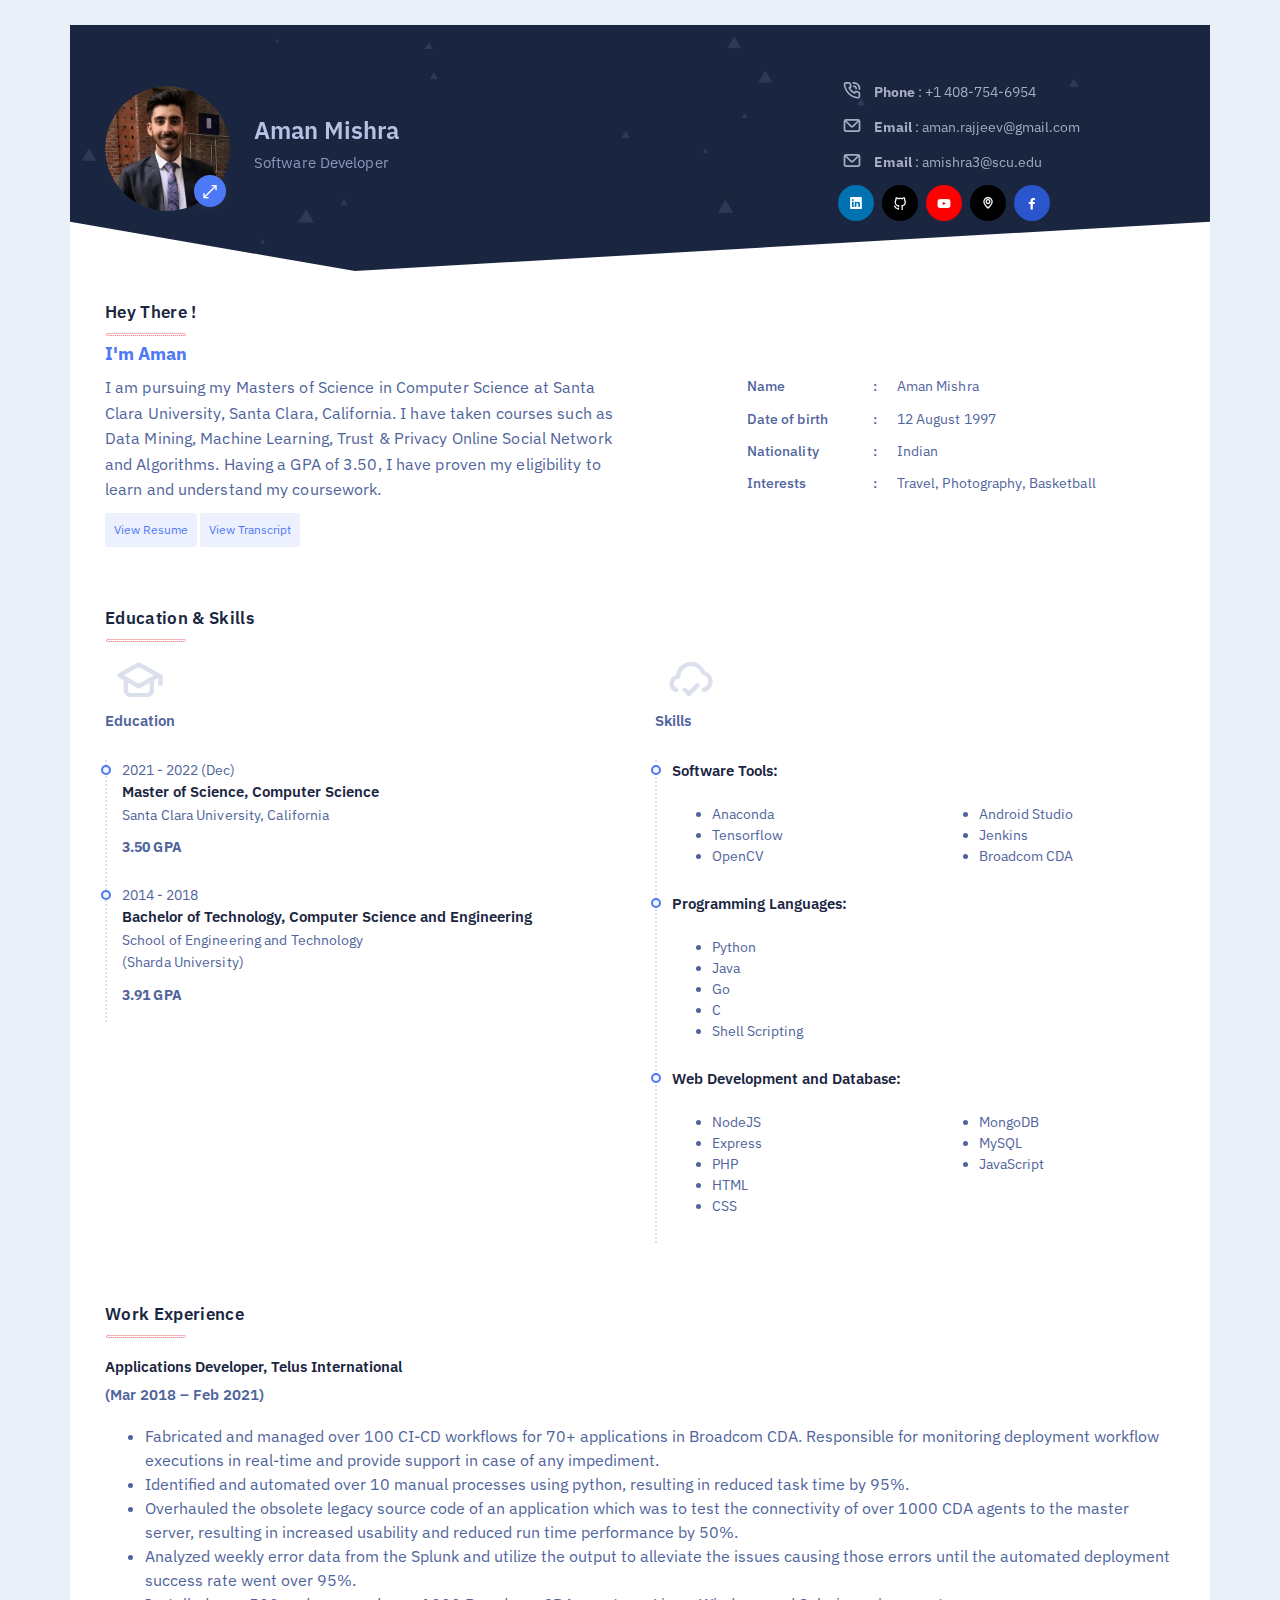
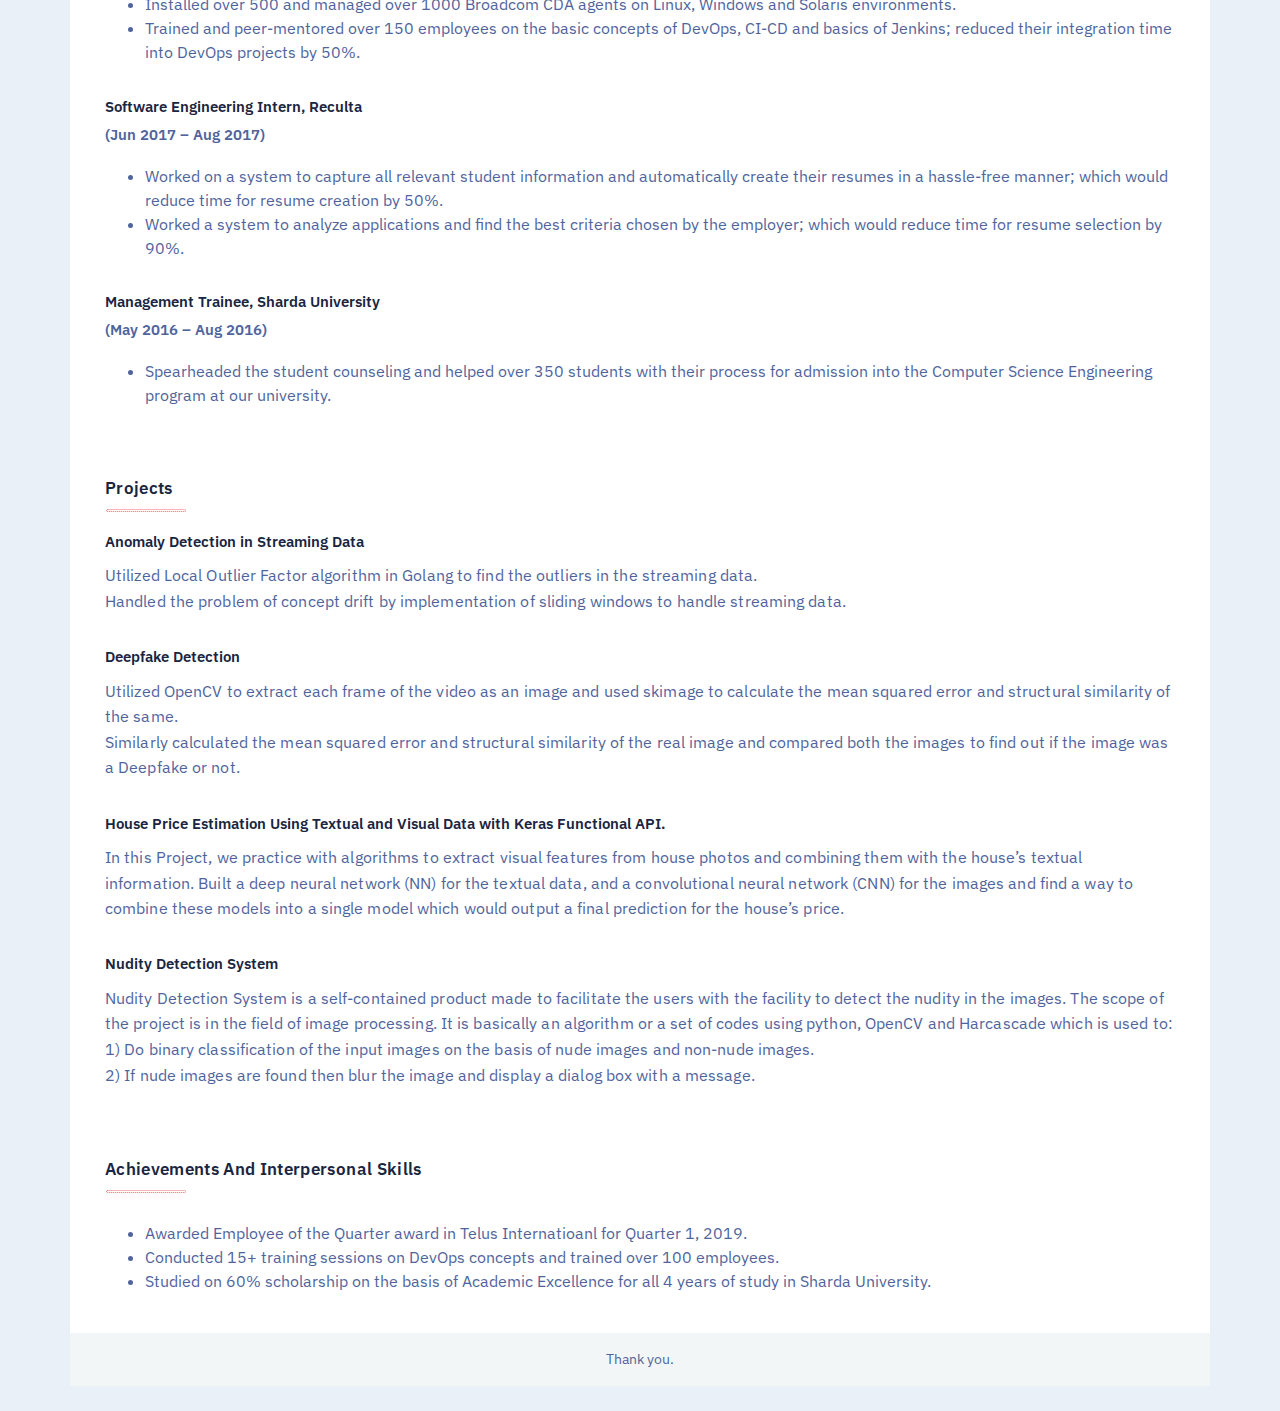
==== commit fff082e7: "Update index.html" ====
--- a/index.html
+++ b/index.html
@@ -155,7 +155,7 @@
                 Having a GPA of 3.50, I have proven my eligibility to learn and understand my coursework.
               </p>
               <a
-                href="https://drive.google.com/file/d/1HVld51IIC3nS3yhfmsrmJ4IL-tNKT8AF/view"
+                href="https://drive.google.com/file/d/15iMESskBW1k-T_ERALyUFpb7_f2Zv8ht/view?usp=sharing"
                 target="_blank"
               >
                 <button type="button" class="btn btn-sm btn-soft-primary">
@@ -163,7 +163,7 @@
                 </button>
               </a>
               <a
-                href="https://drive.google.com/file/d/1OZ3EQOQN-lNekS1jUlDzJvQt_iOGuXQI/view"
+                href="https://drive.google.com/file/d/15iMESskBW1k-T_ERALyUFpb7_f2Zv8ht/view?usp=sharing"
                 target="_blank"
               >
                 <button type="button" class="btn btn-sm btn-soft-primary">
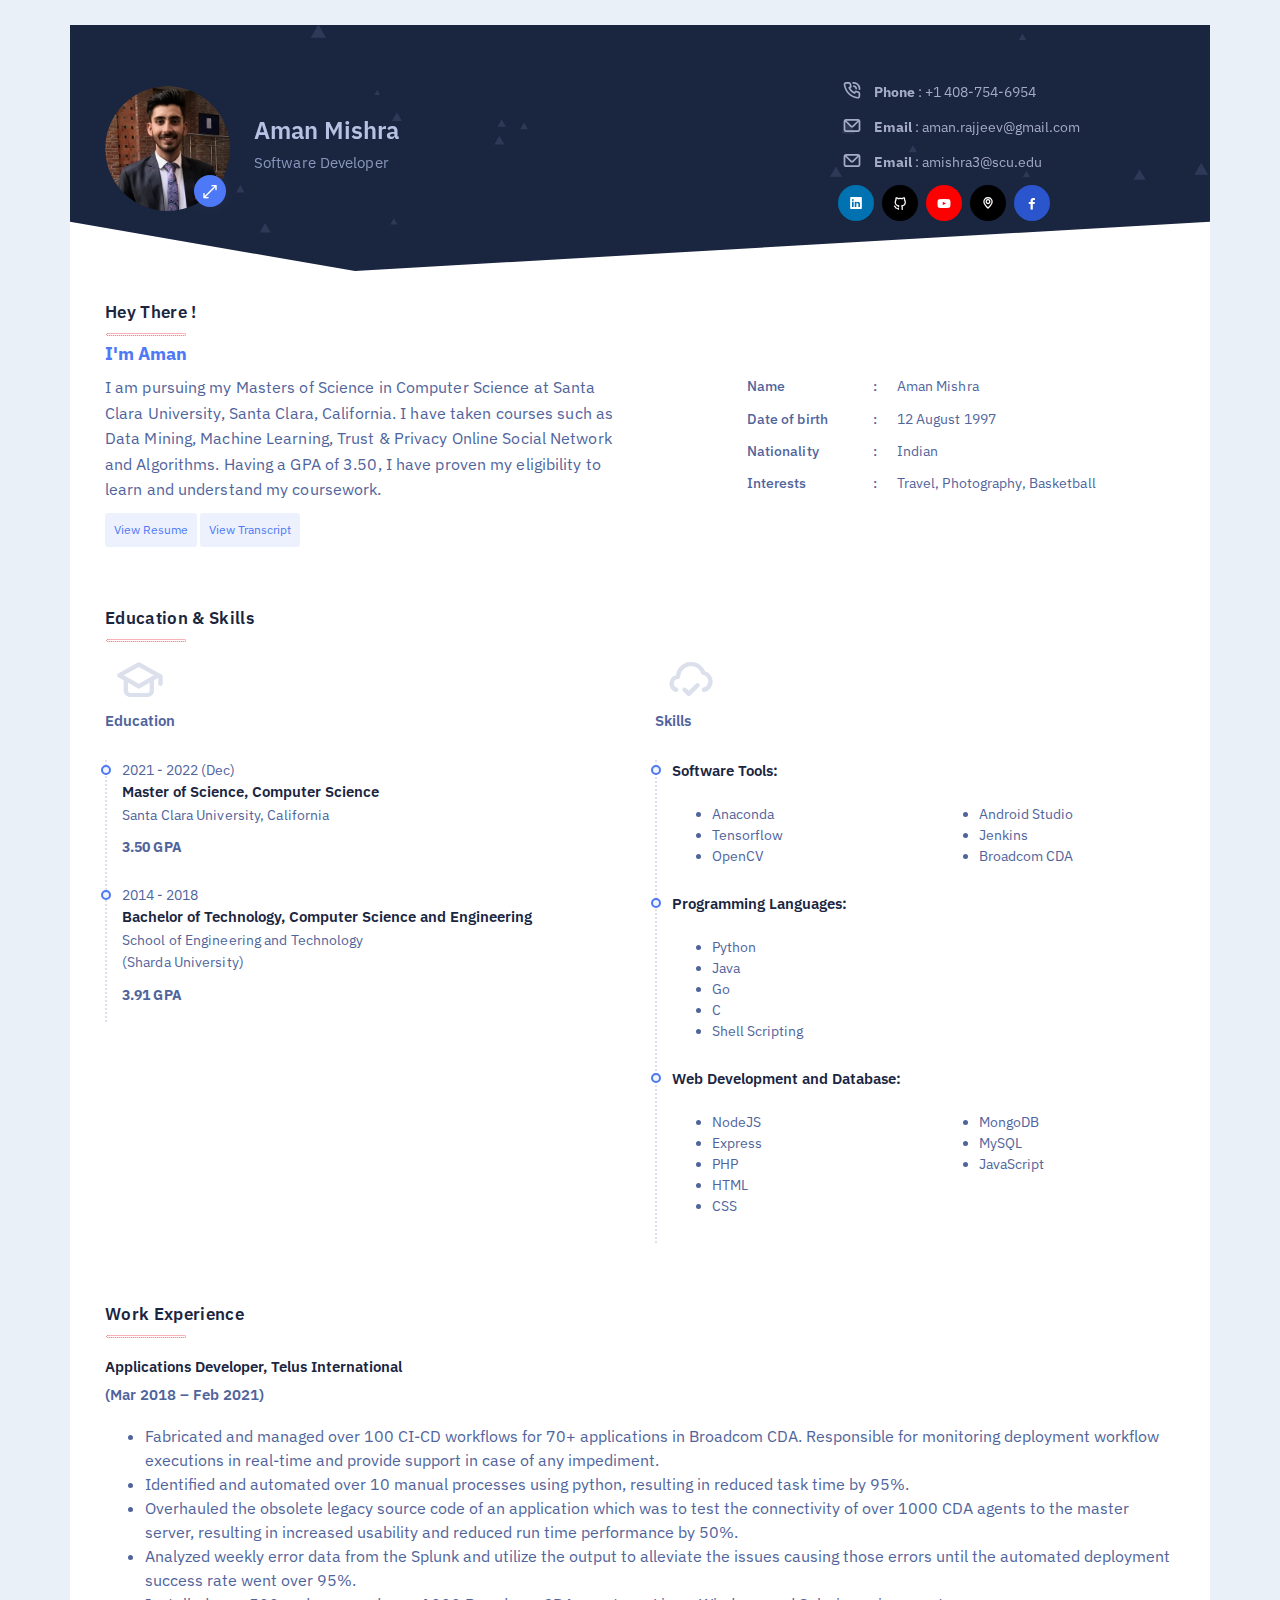
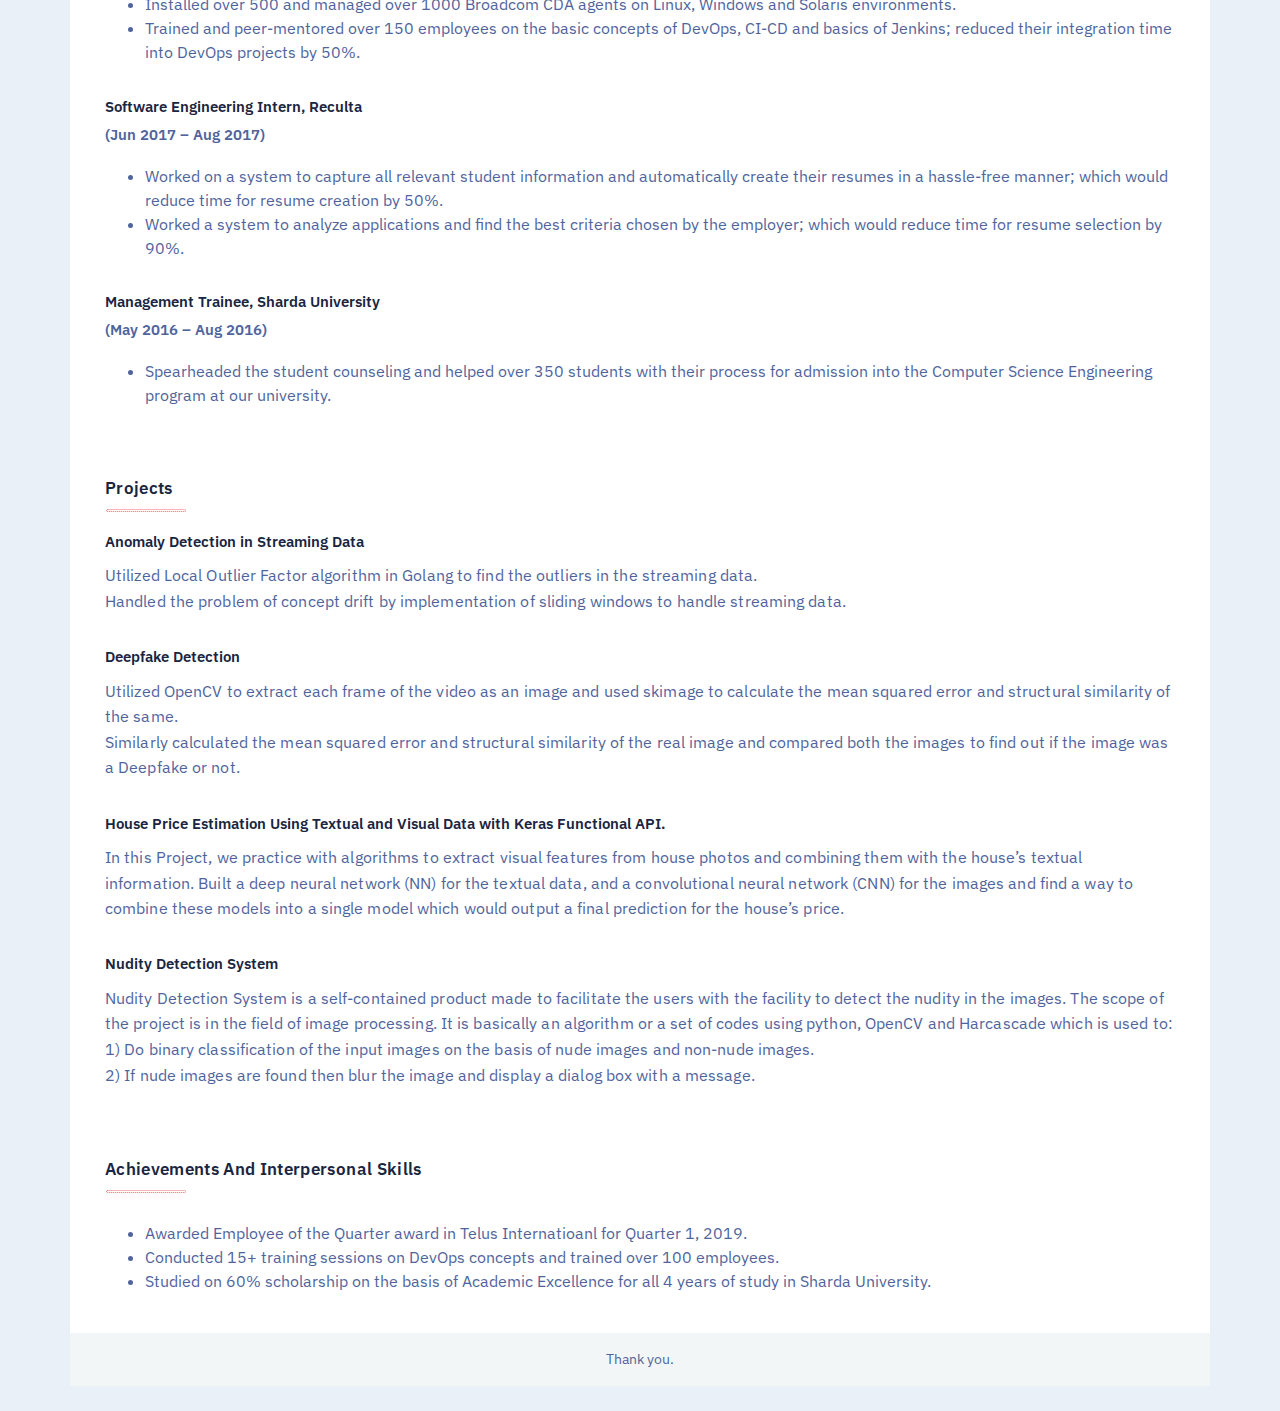
==== commit 908bd779: "Update index.html" ====
--- a/index.html
+++ b/index.html
@@ -155,7 +155,7 @@
                 Having a GPA of 3.50, I have proven my eligibility to learn and understand my coursework.
               </p>
               <a
-                href="https://drive.google.com/file/d/15iMESskBW1k-T_ERALyUFpb7_f2Zv8ht/view?usp=sharing"
+                href="https://drive.google.com/file/d/15iMESskBW1k-T_ERALyUFpb7_f2Zv8ht/view"
                 target="_blank"
               >
                 <button type="button" class="btn btn-sm btn-soft-primary">
@@ -163,7 +163,7 @@
                 </button>
               </a>
               <a
-                href="https://drive.google.com/file/d/15iMESskBW1k-T_ERALyUFpb7_f2Zv8ht/view?usp=sharing"
+                href="https://drive.google.com/file/d/15iMESskBW1k-T_ERALyUFpb7_f2Zv8ht/view"
                 target="_blank"
               >
                 <button type="button" class="btn btn-sm btn-soft-primary">
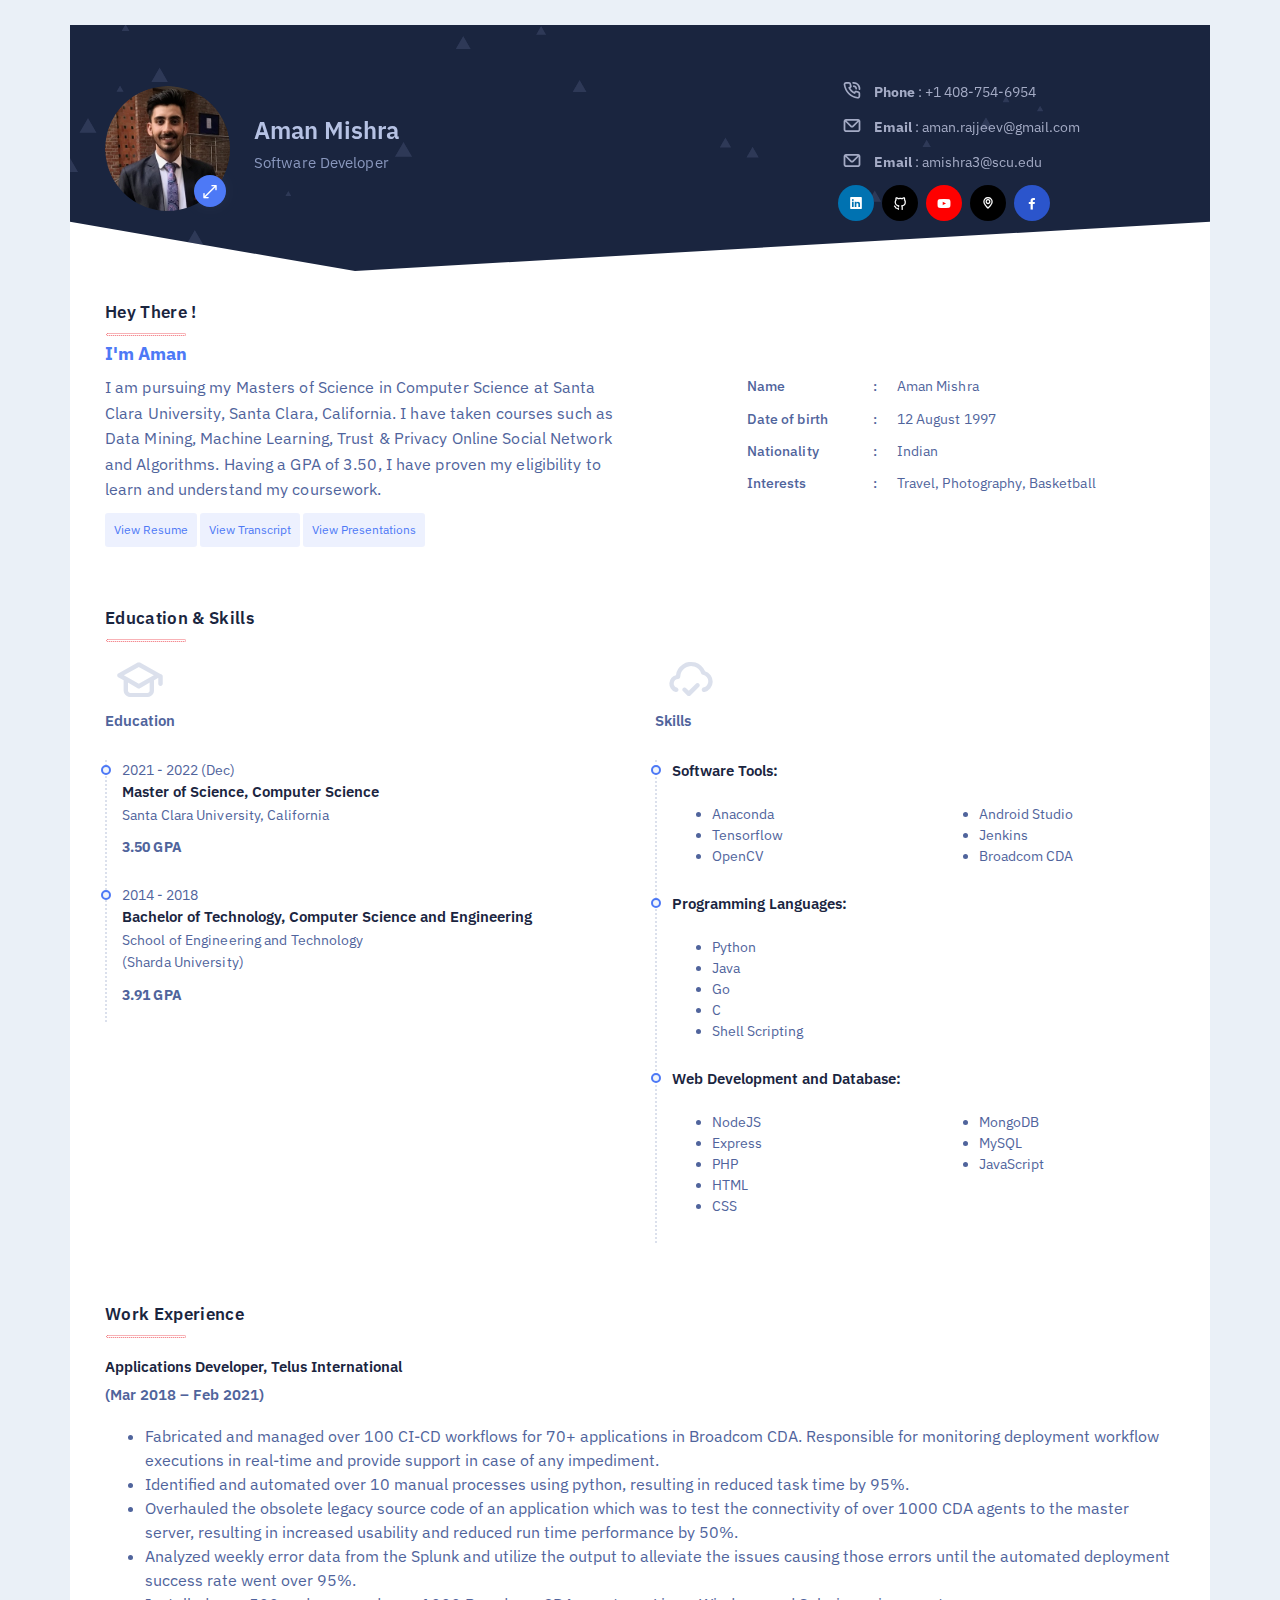
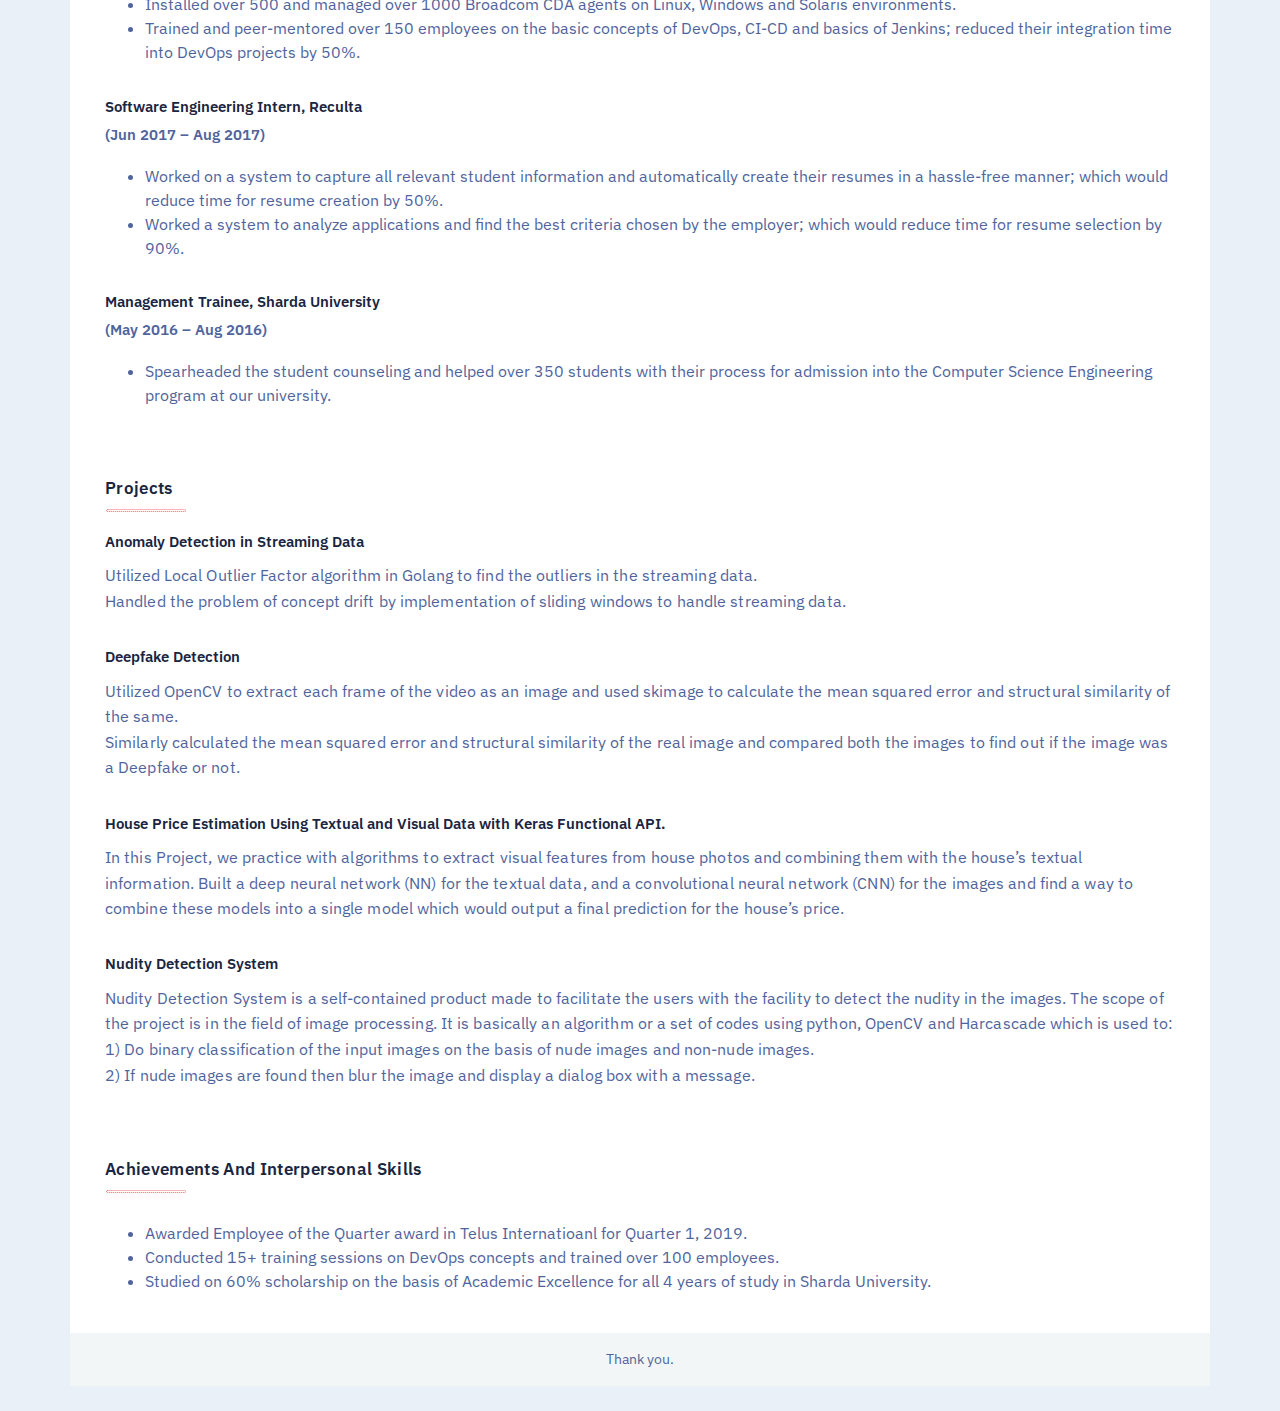
==== commit 3a263191: "Update index.html" ====
--- a/index.html
+++ b/index.html
@@ -168,6 +168,14 @@
               >
                 <button type="button" class="btn btn-sm btn-soft-primary">
                   View Transcript
+                </button>
+              </a>
+              <a
+                href="https://drive.google.com/file/d/15iMESskBW1k-T_ERALyUFpb7_f2Zv8ht/view"
+                target="_blank"
+              >
+                <button type="button" class="btn btn-sm btn-soft-primary">
+                  View Presentations
                 </button>
               </a>
             </div>
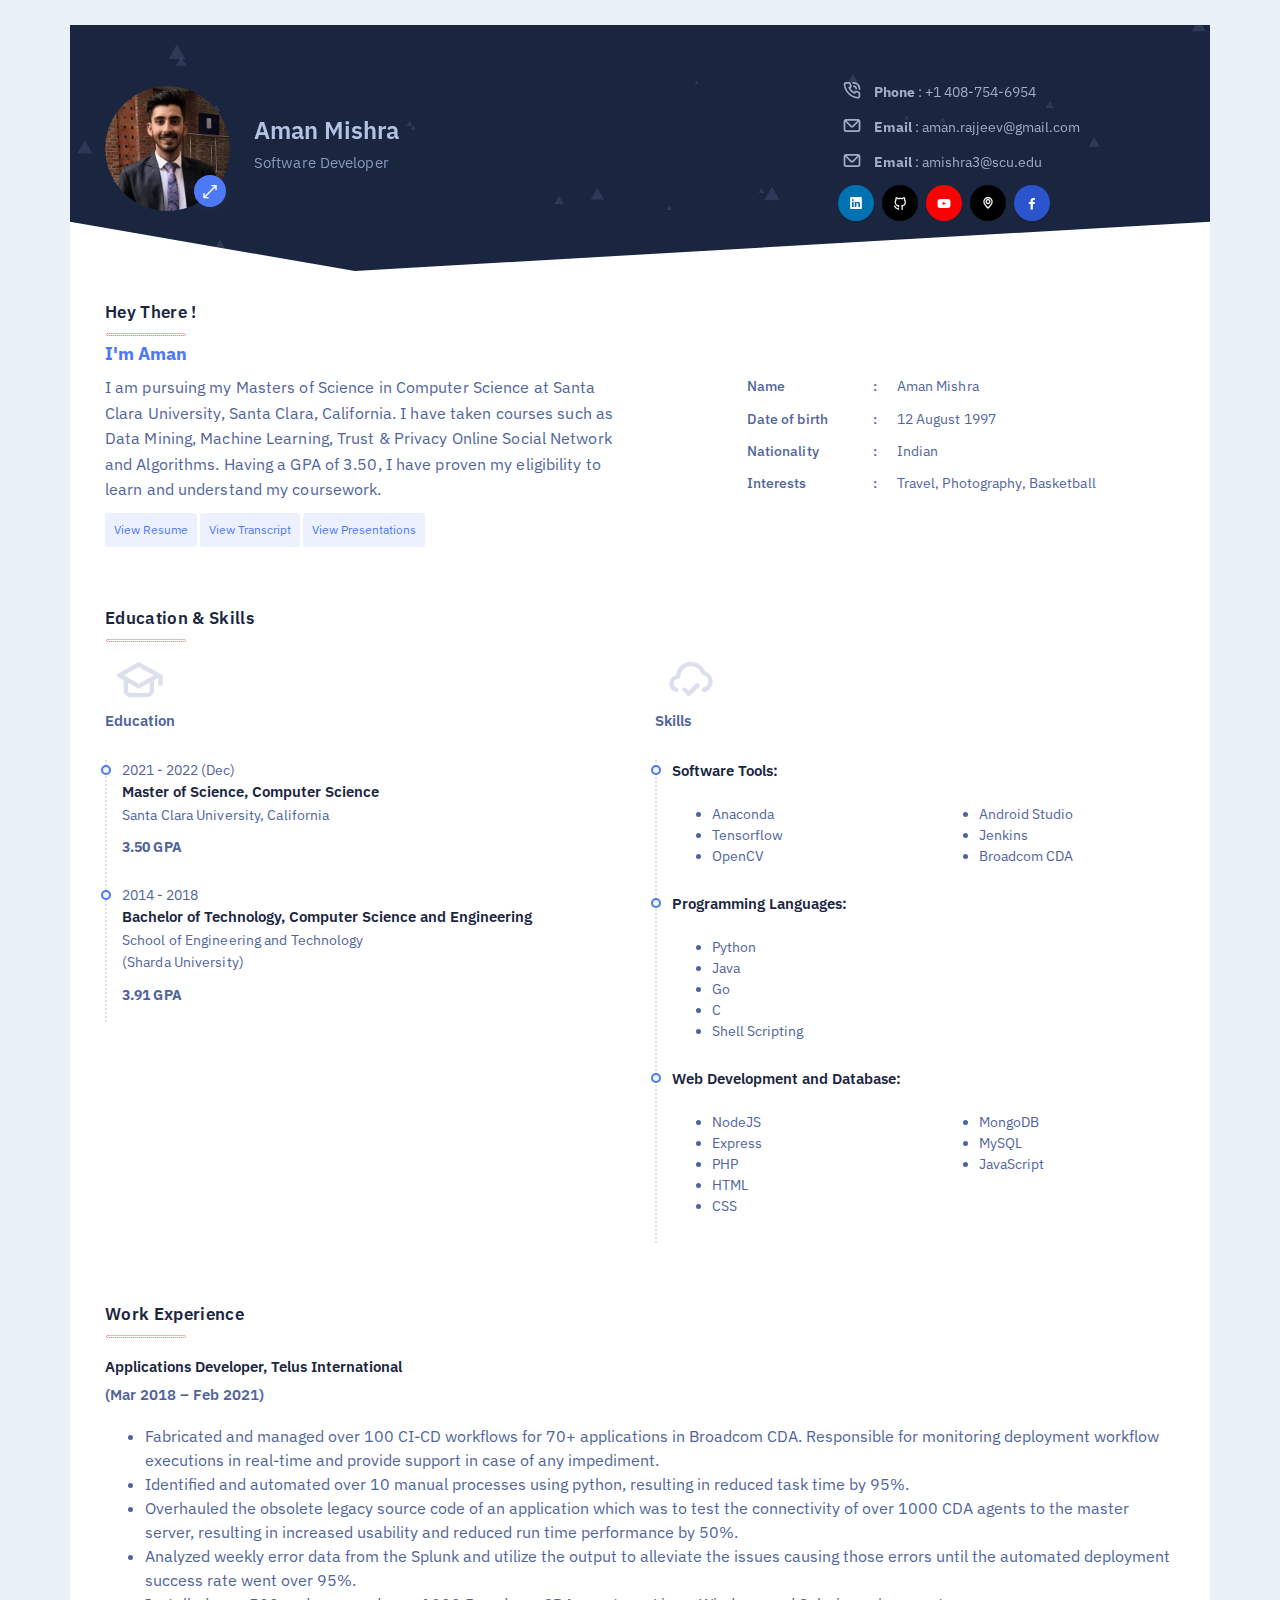
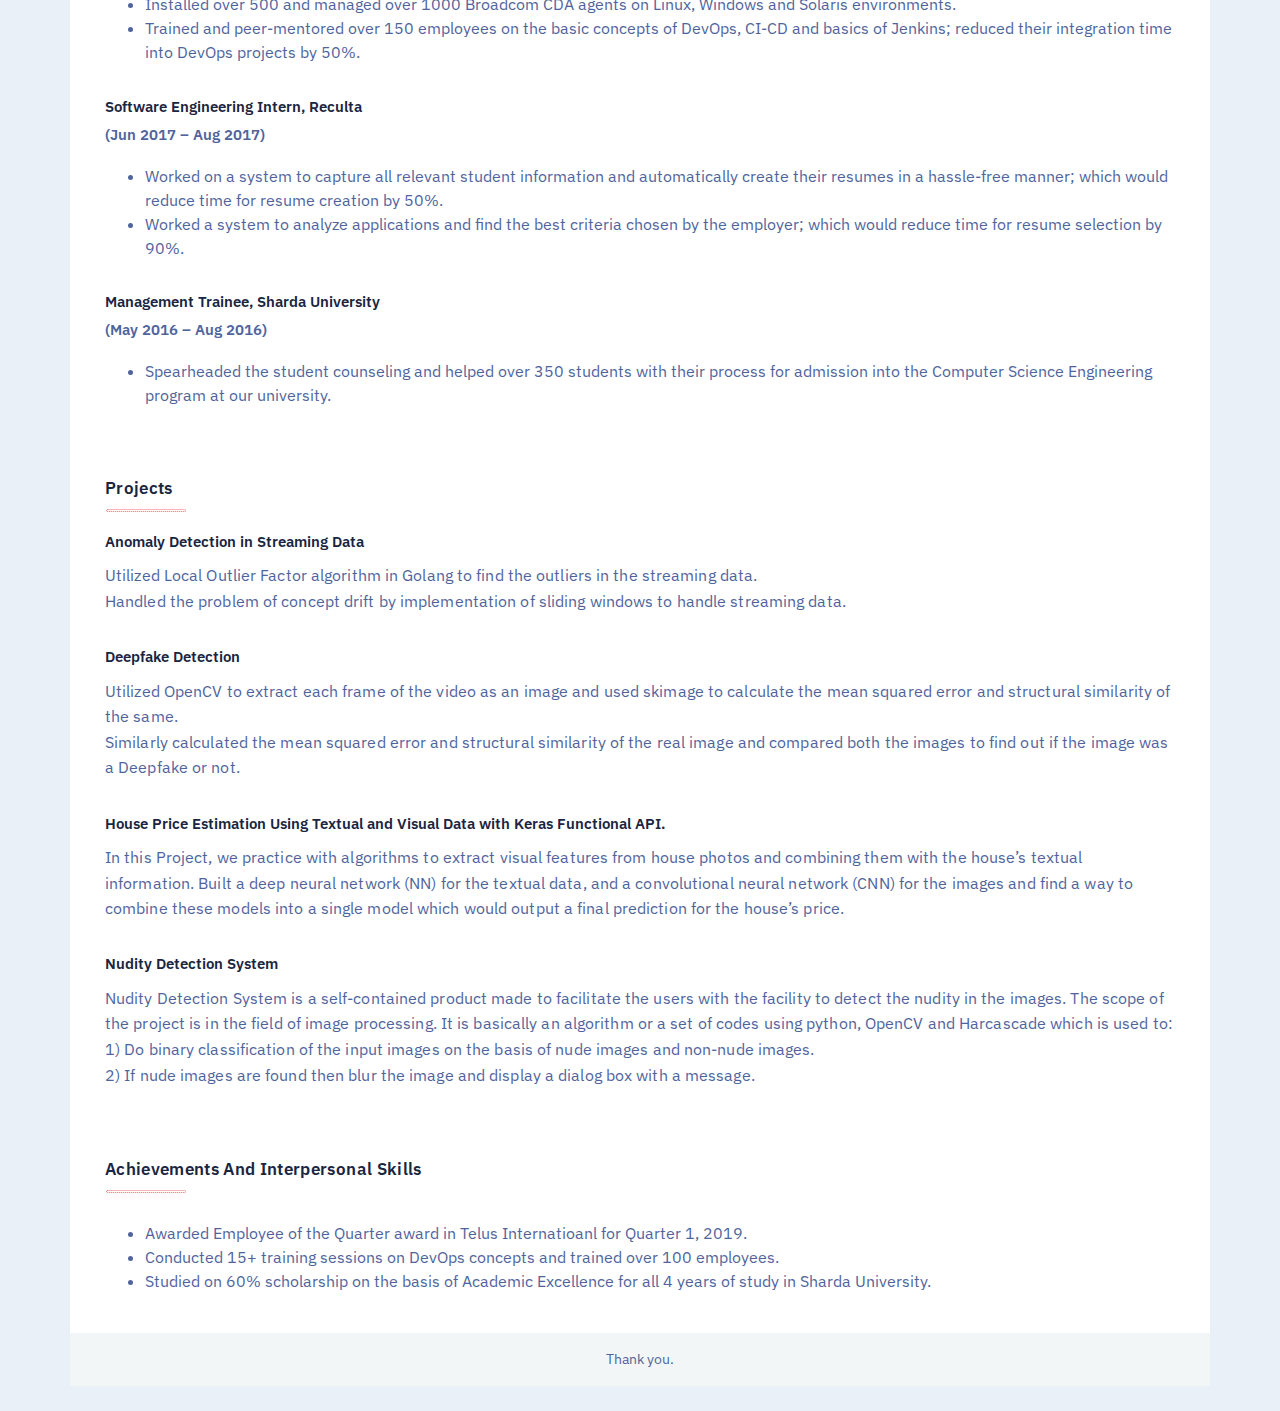
==== commit 01b5c80d: "Update index.html" ====
--- a/index.html
+++ b/index.html
@@ -171,7 +171,7 @@
                 </button>
               </a>
               <a
-                href="https://drive.google.com/file/d/15iMESskBW1k-T_ERALyUFpb7_f2Zv8ht/view"
+                href="presentaion.html"
                 target="_blank"
               >
                 <button type="button" class="btn btn-sm btn-soft-primary">
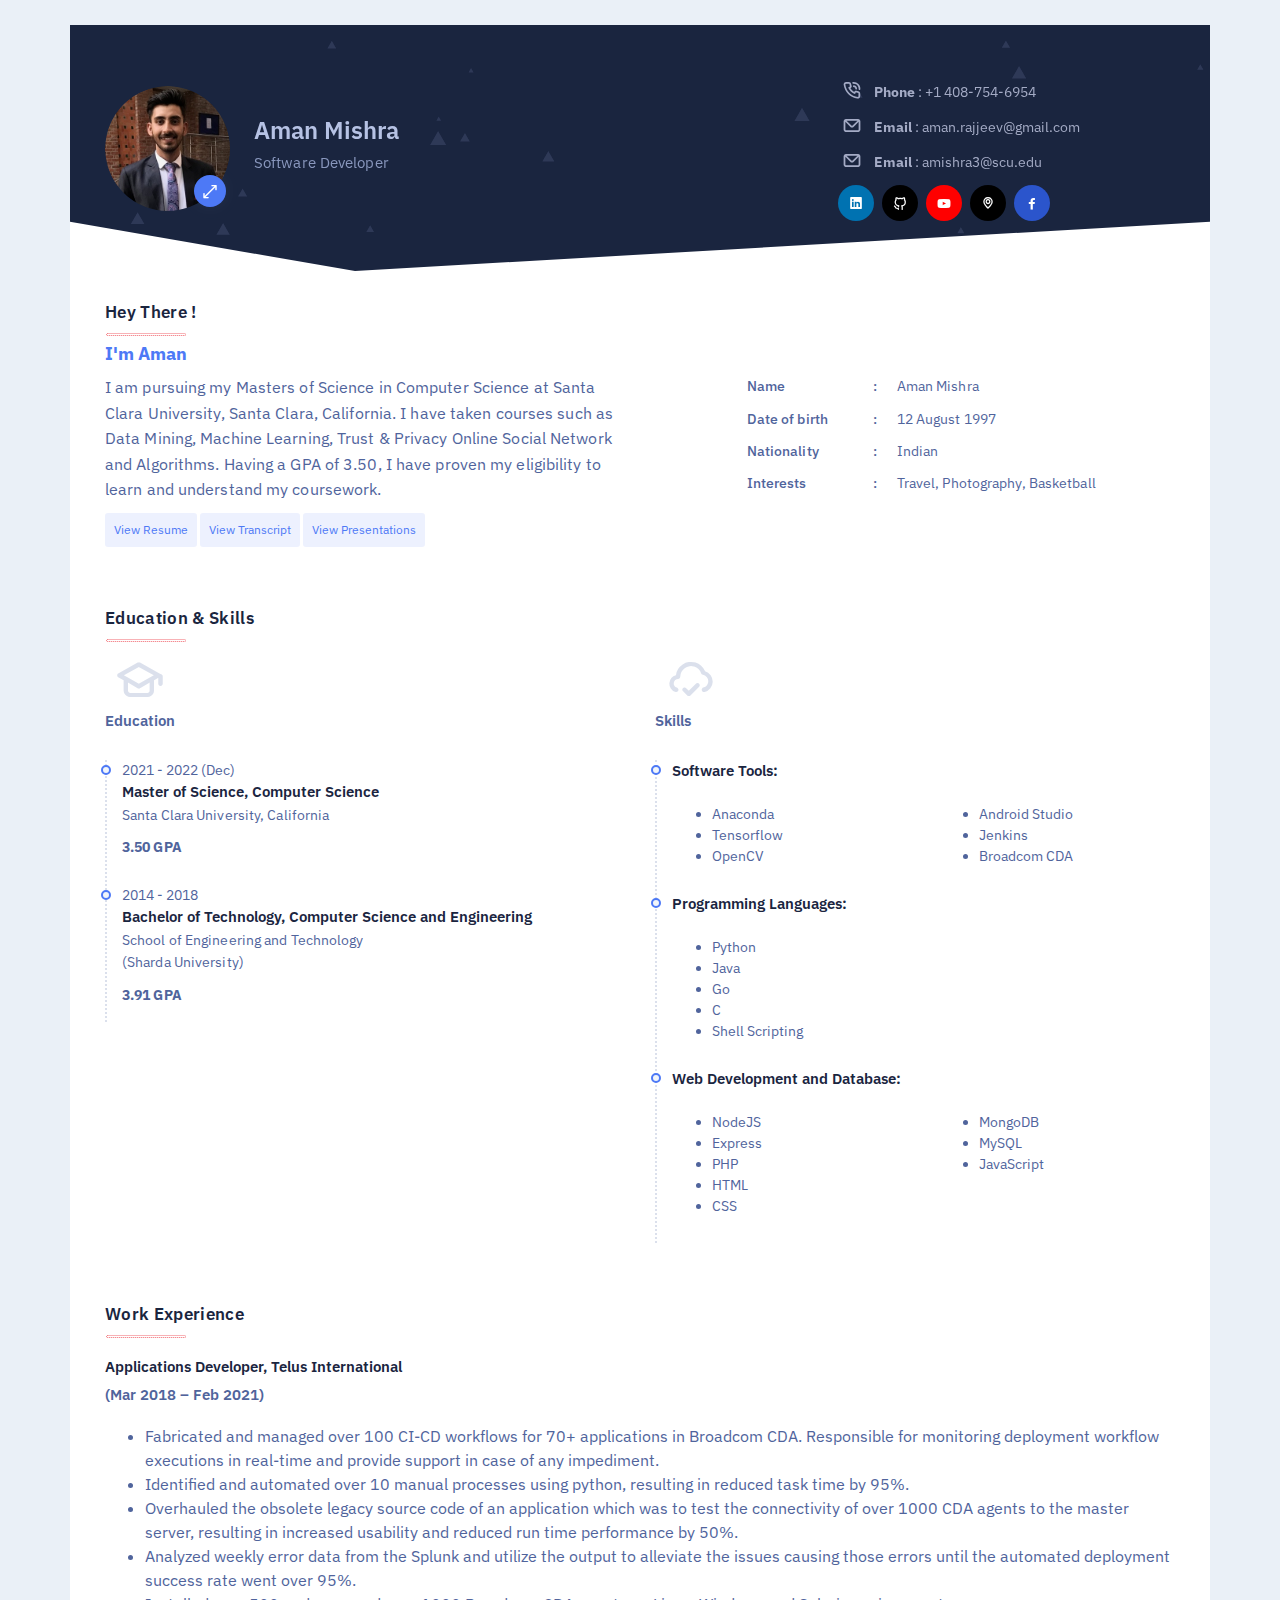
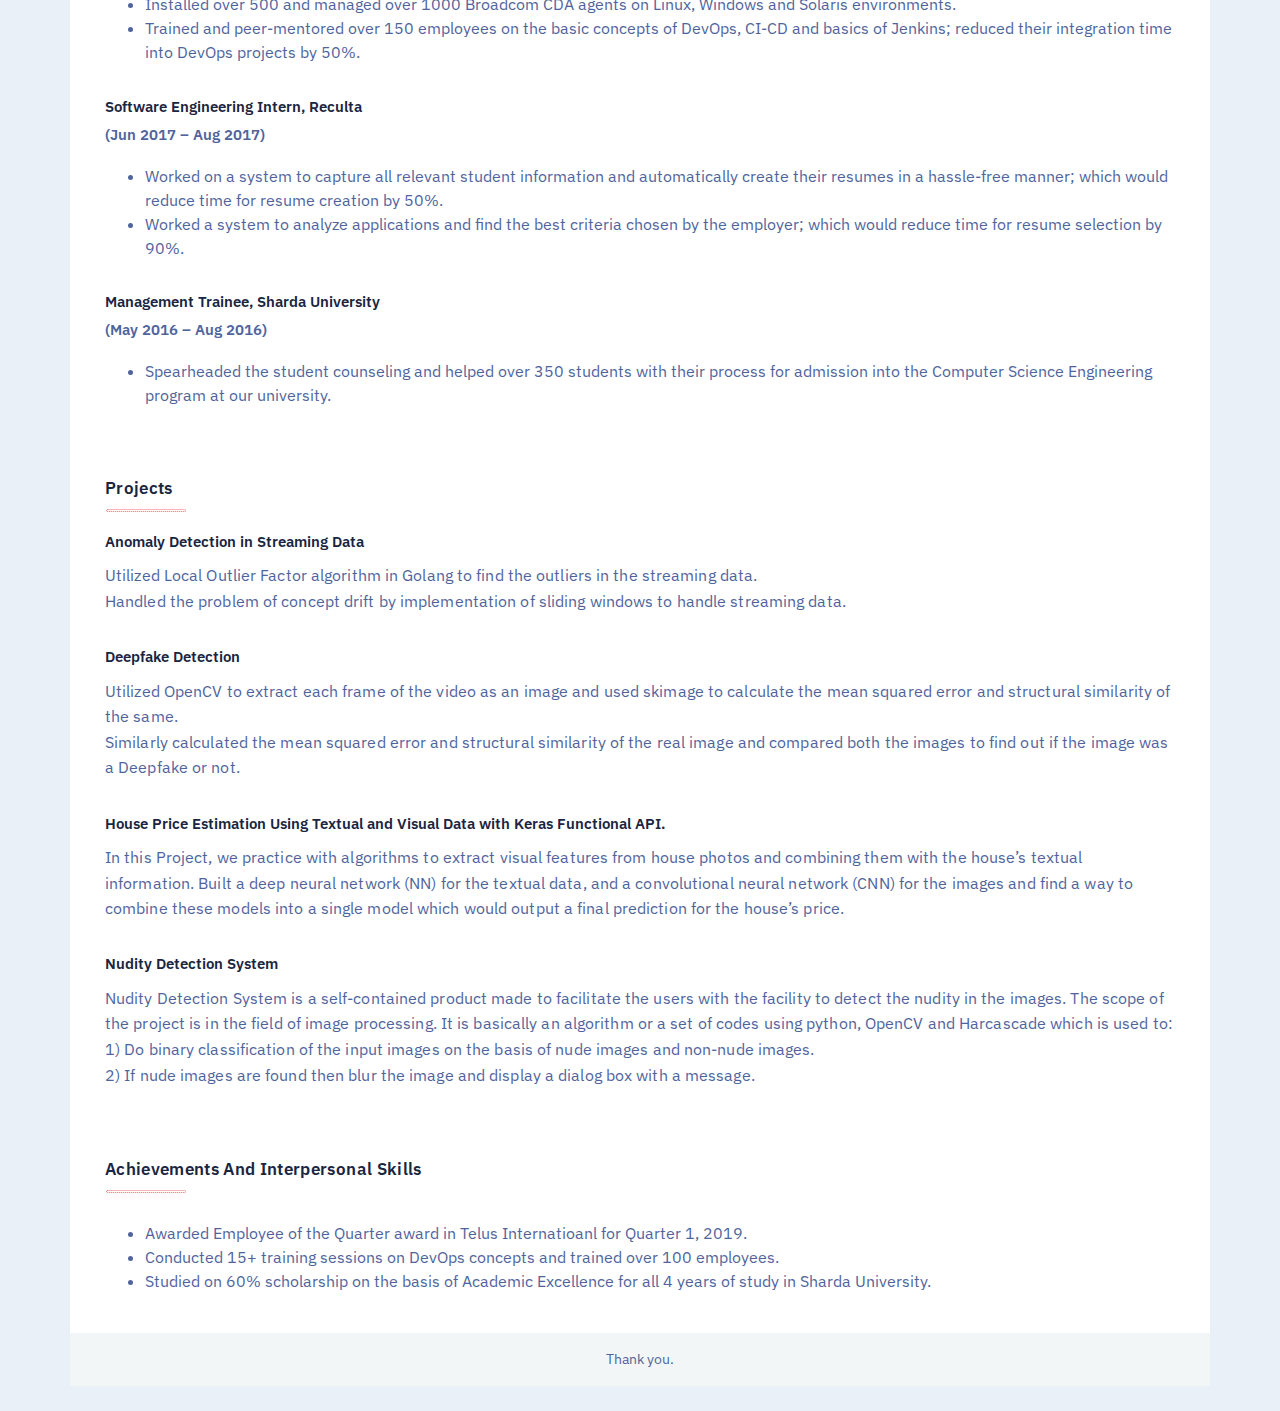
==== commit 3219b7f0: "Update index.html" ====
--- a/index.html
+++ b/index.html
@@ -171,7 +171,7 @@
                 </button>
               </a>
               <a
-                href="presentaion.html"
+                href="presentation.html"
                 target="_blank"
               >
                 <button type="button" class="btn btn-sm btn-soft-primary">
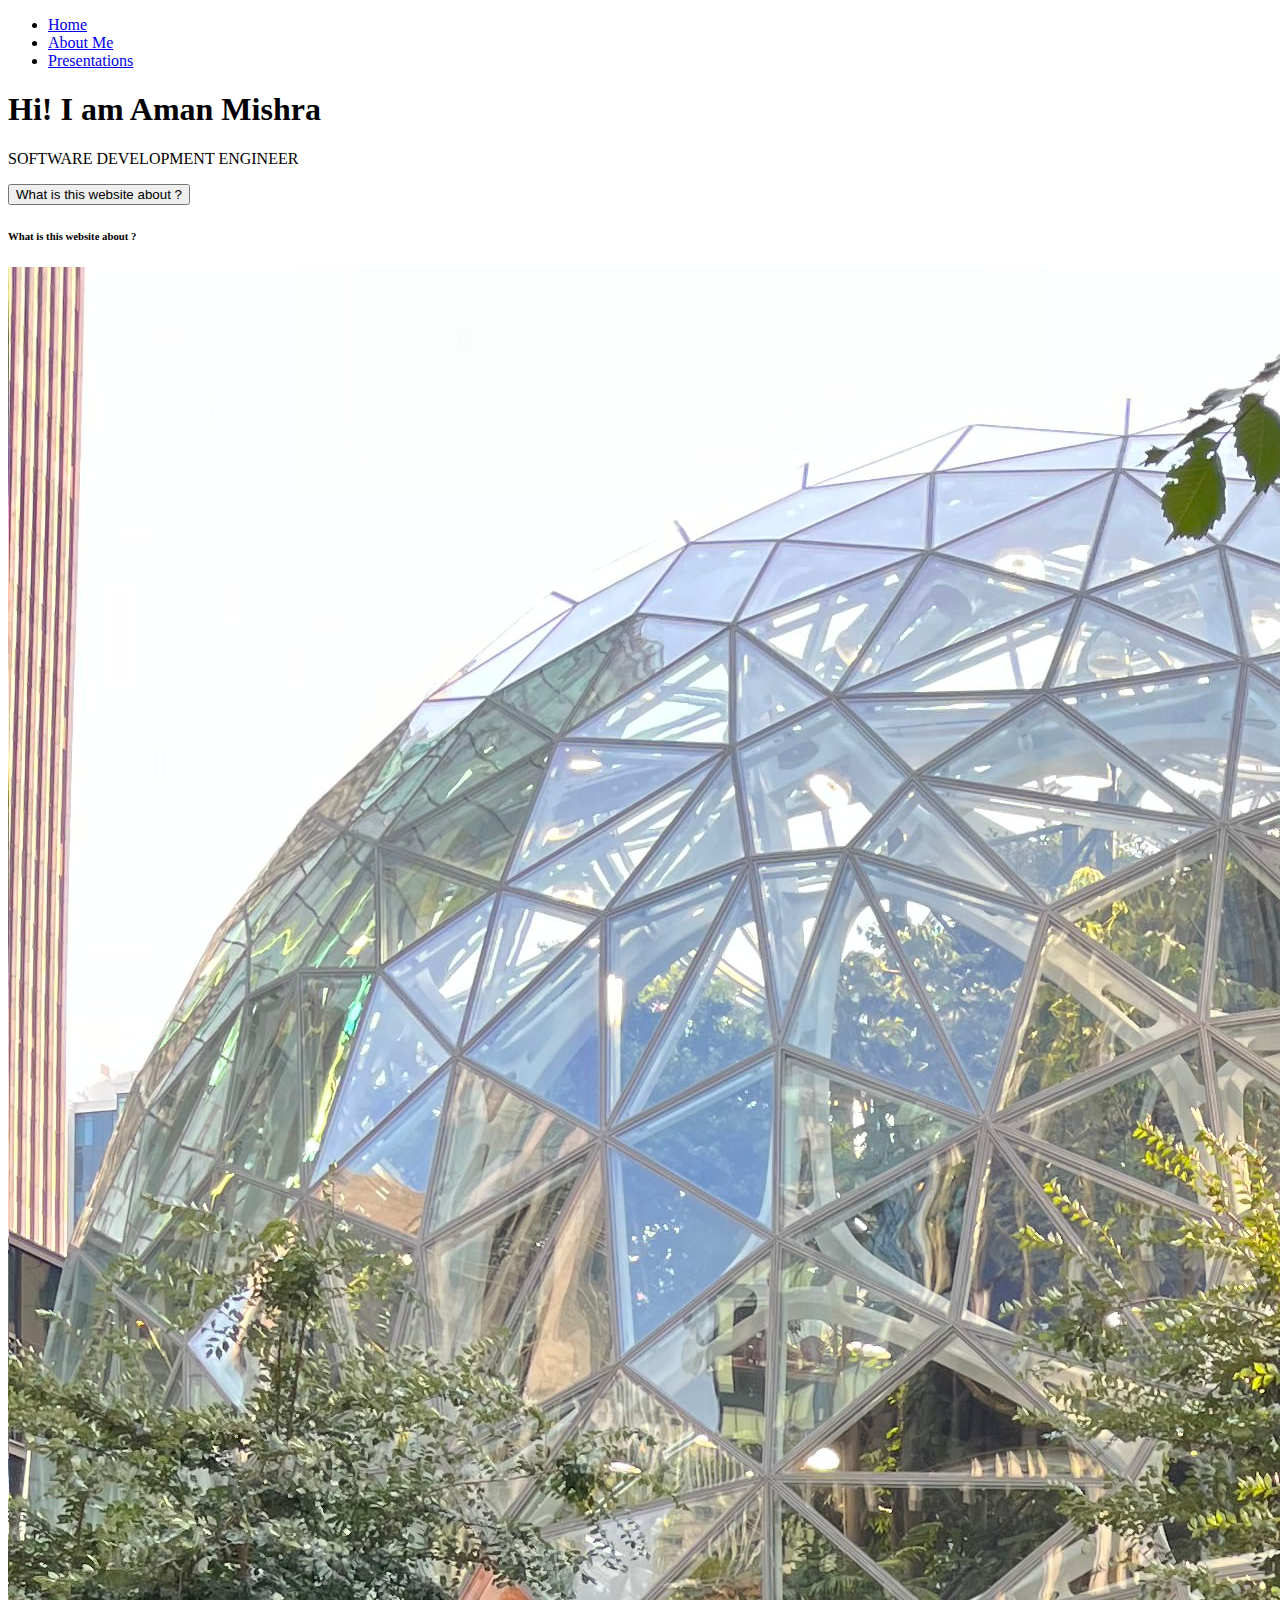
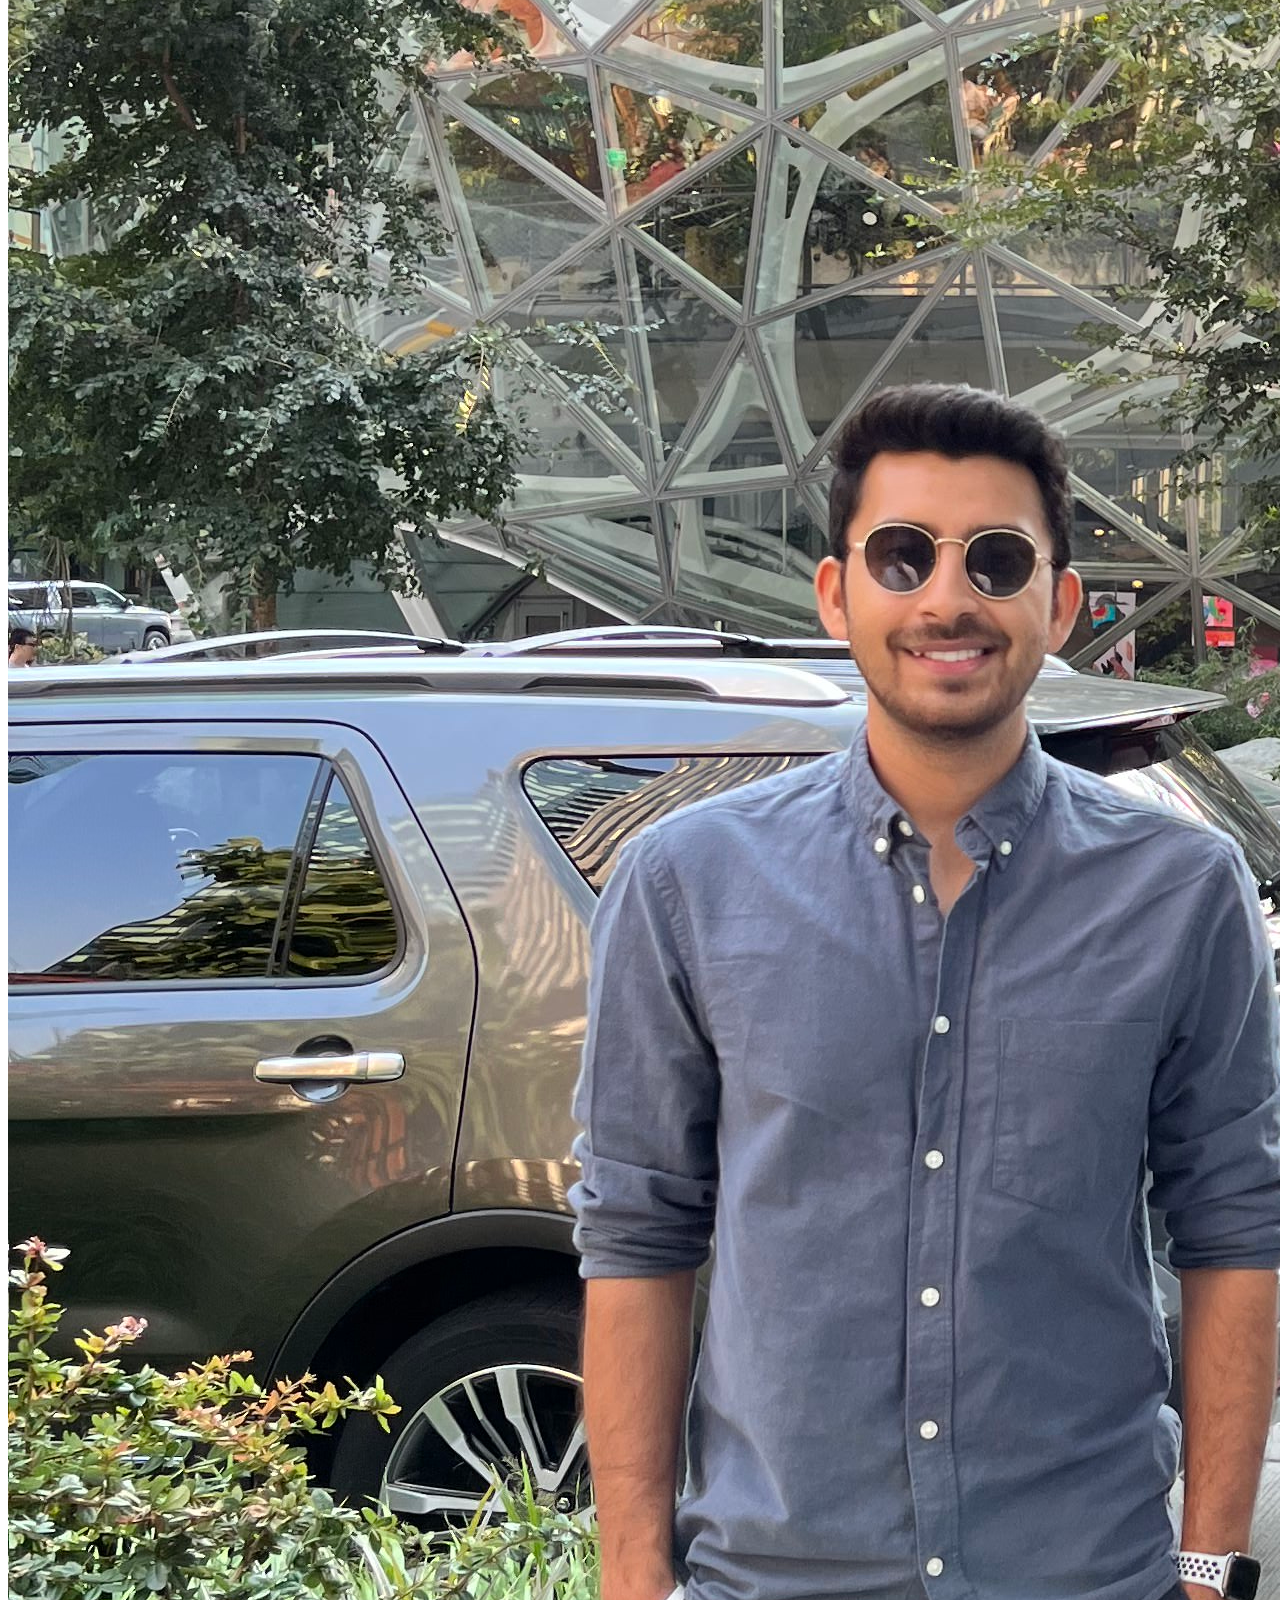
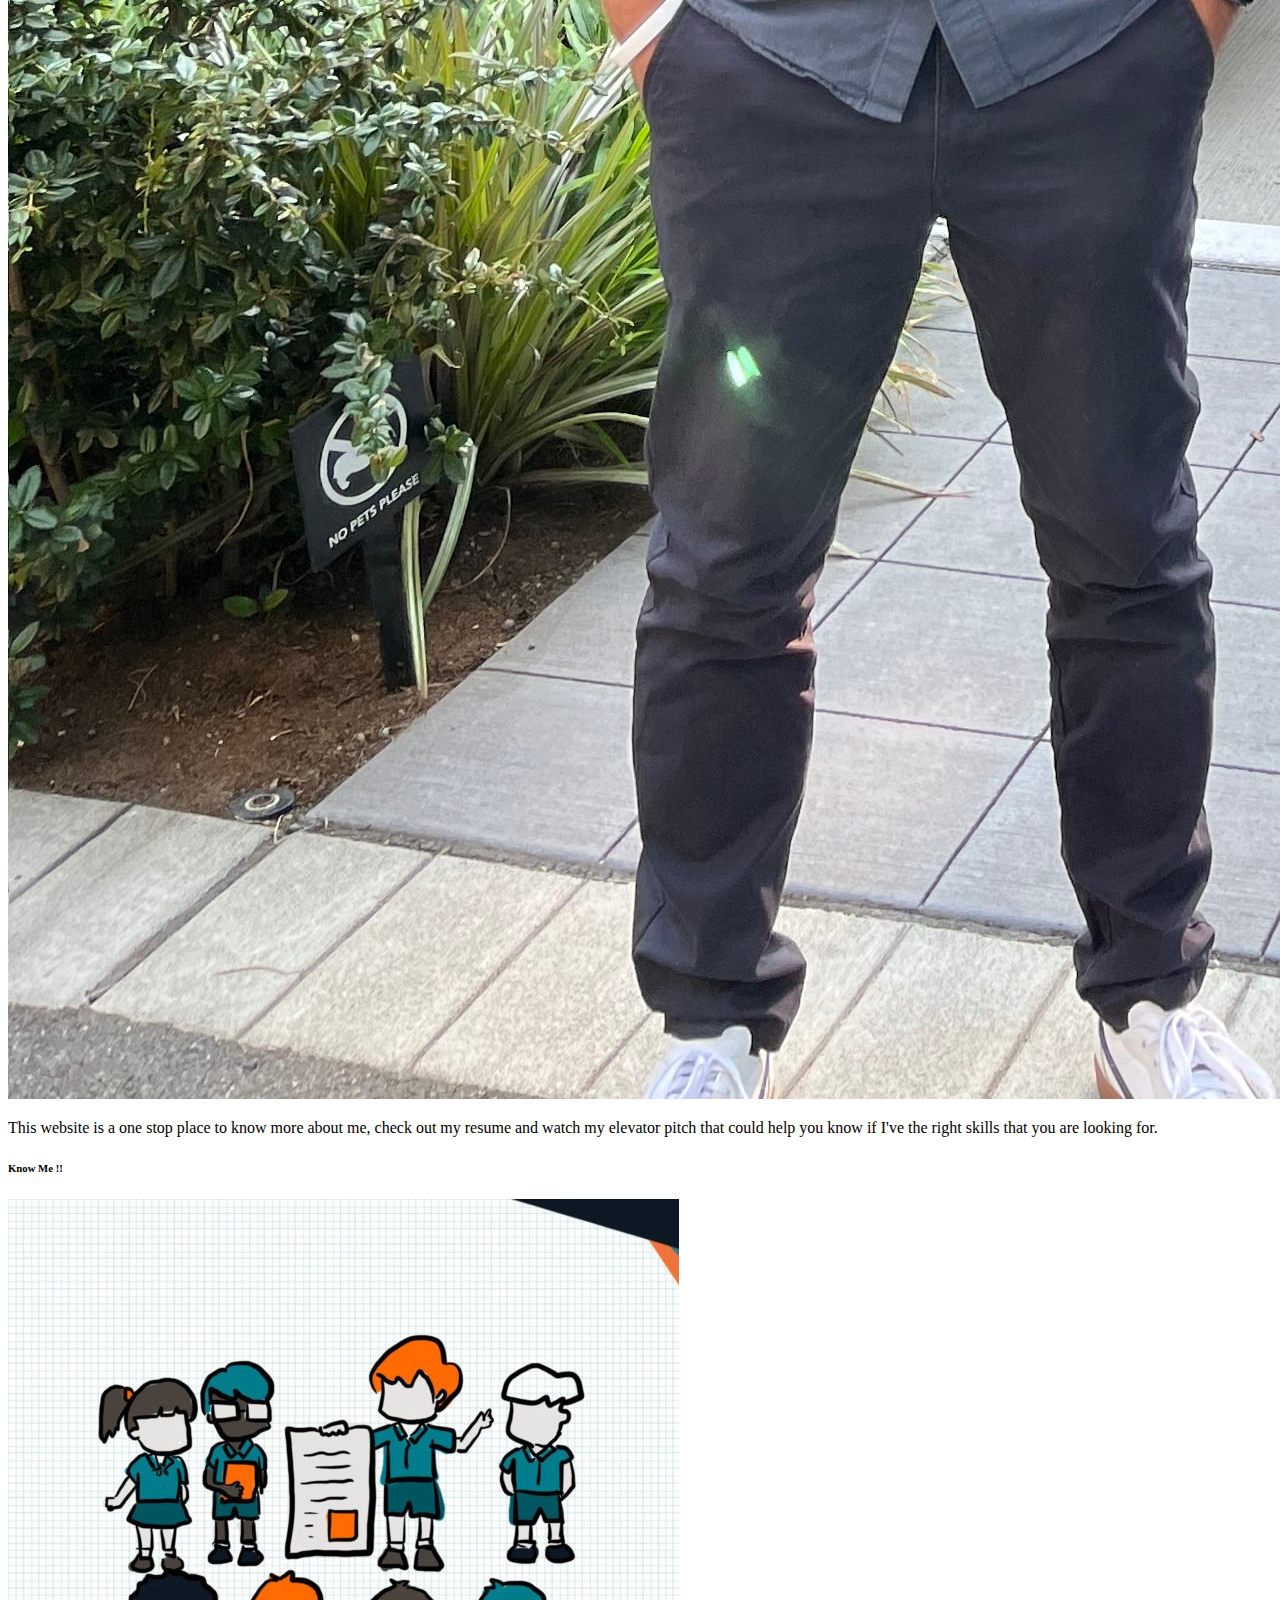
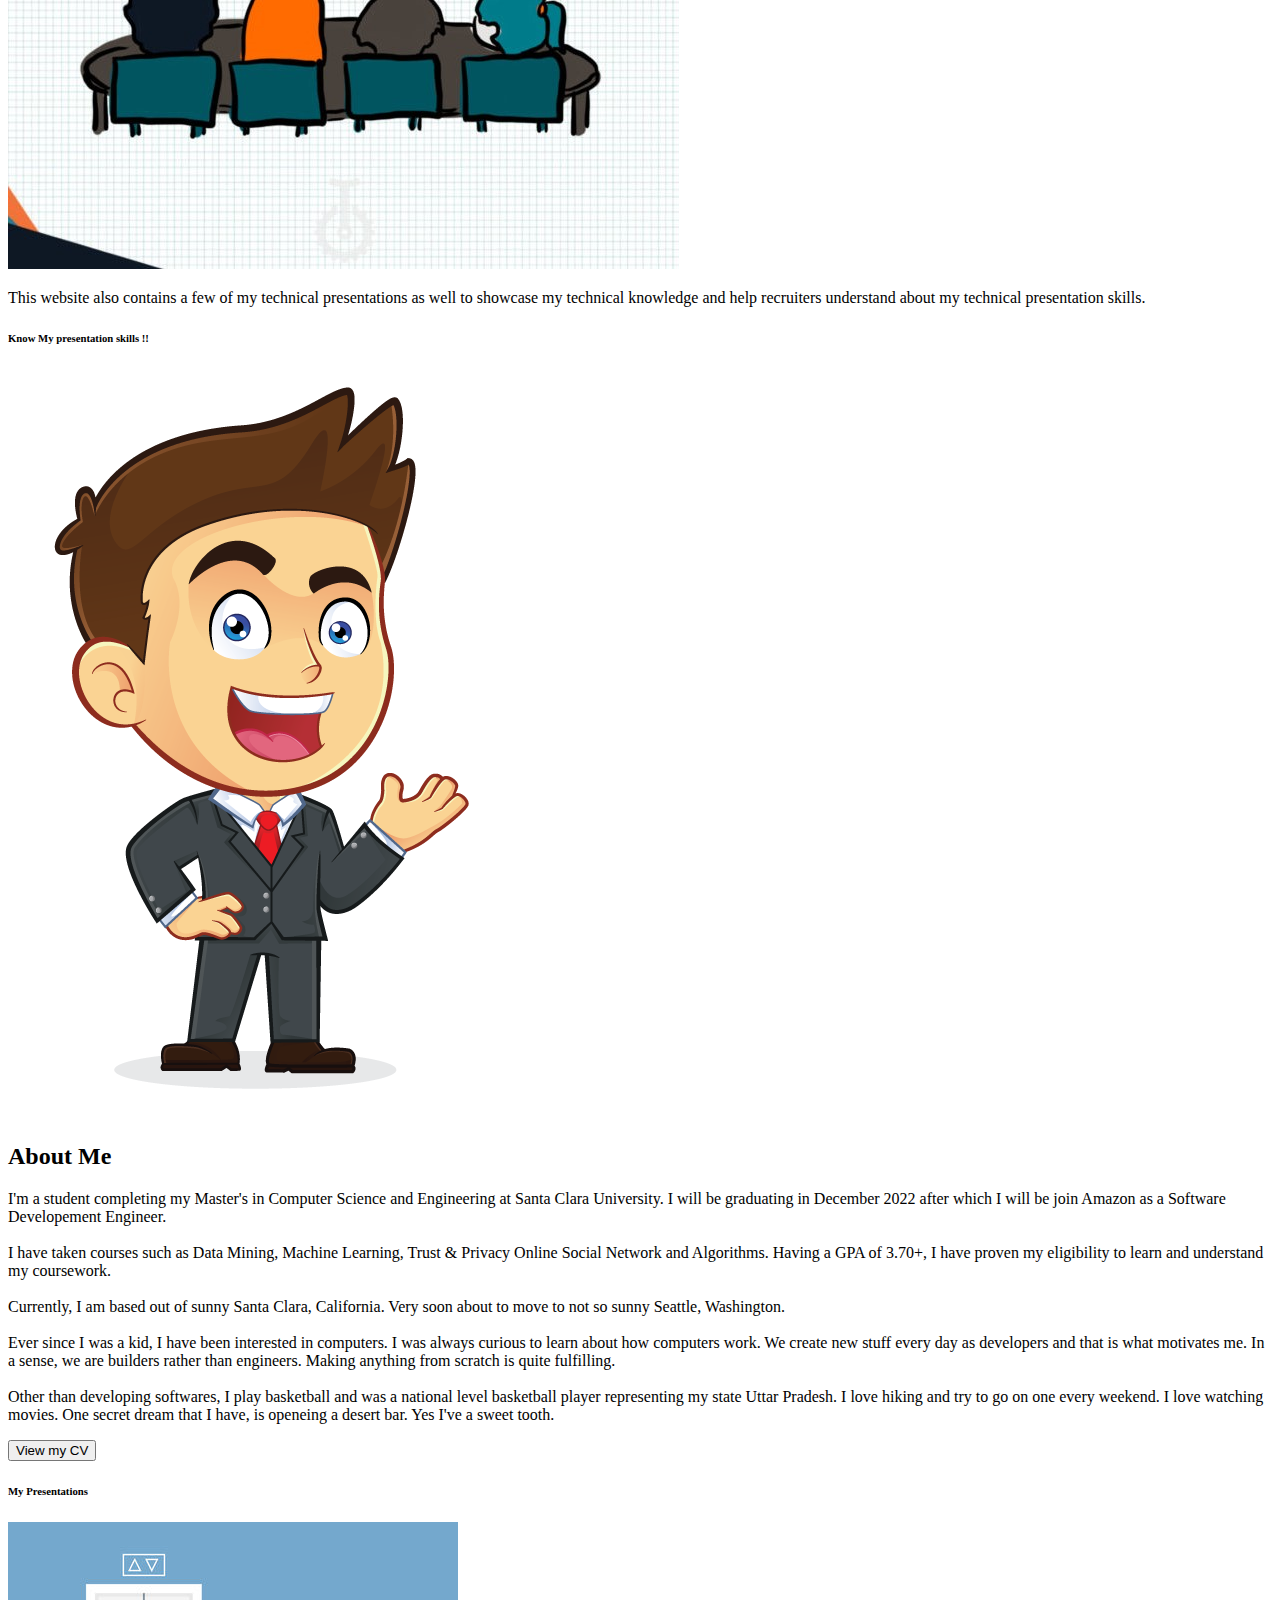
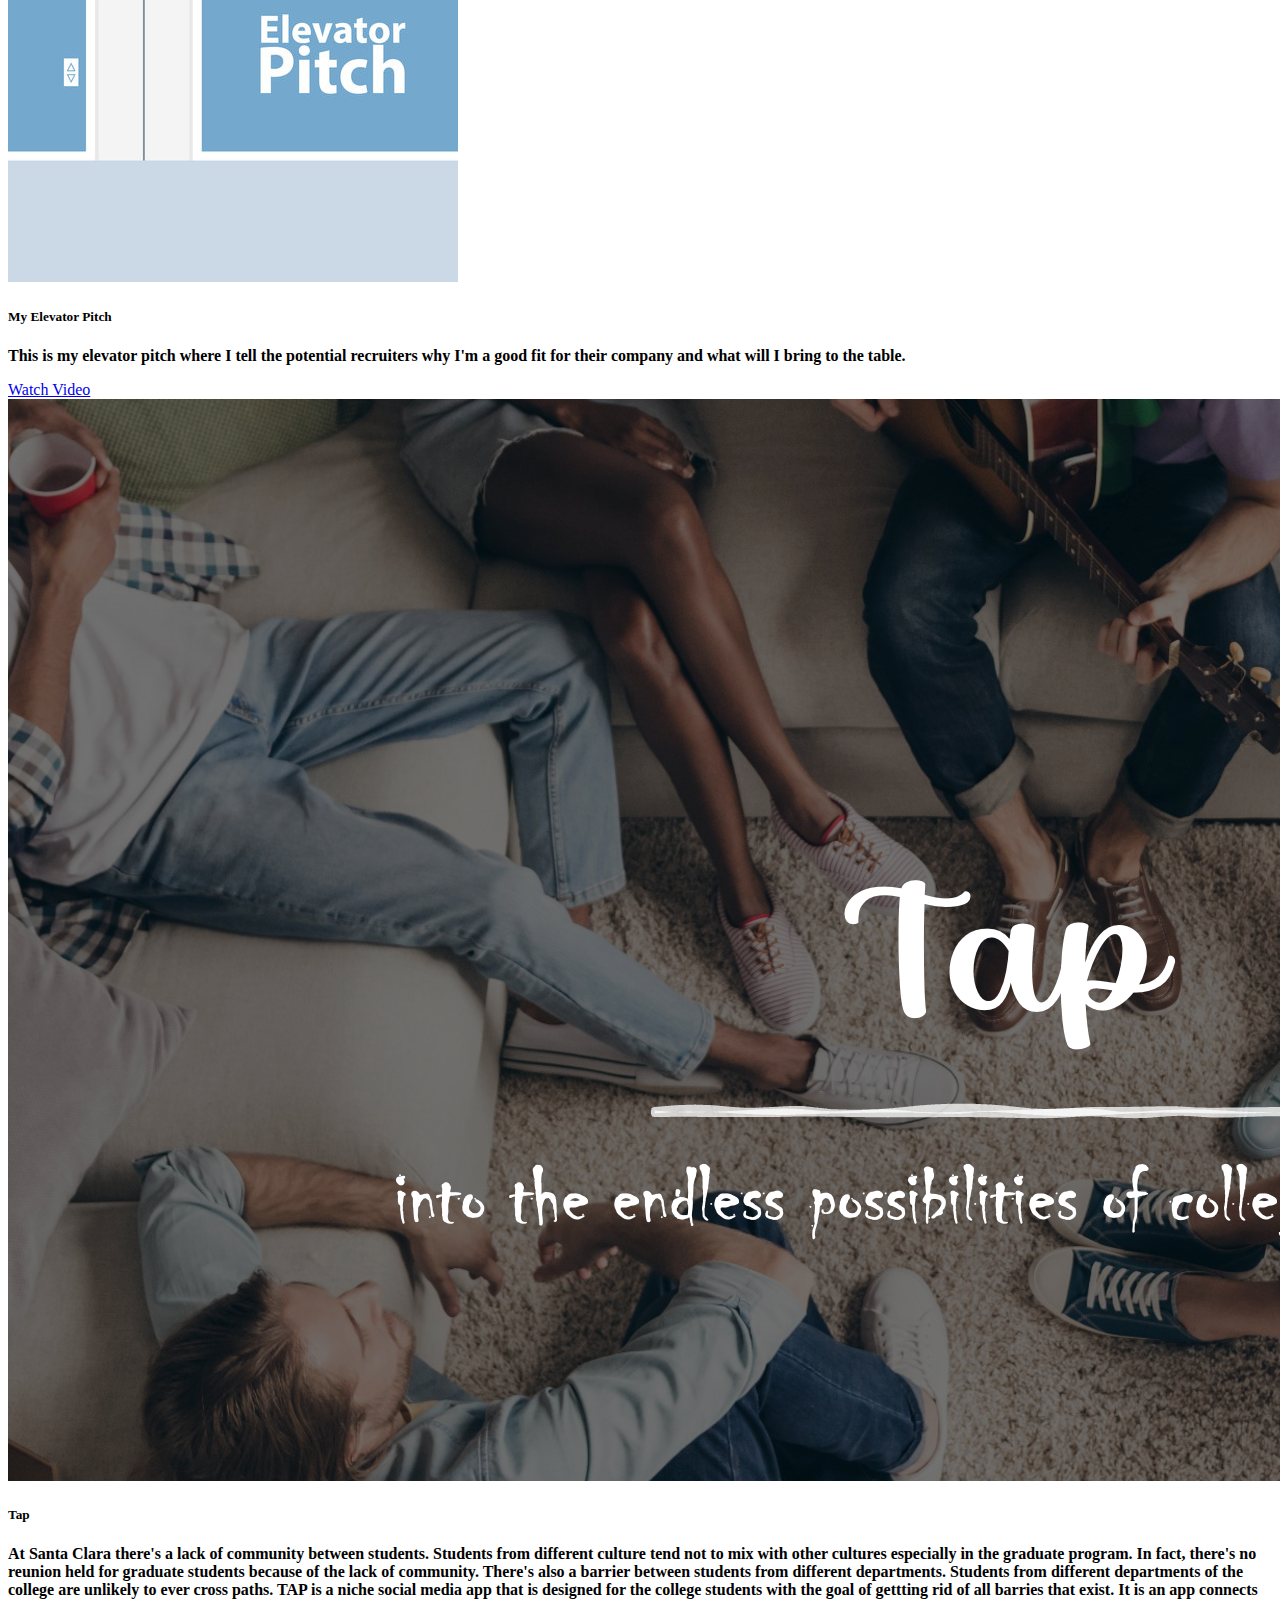
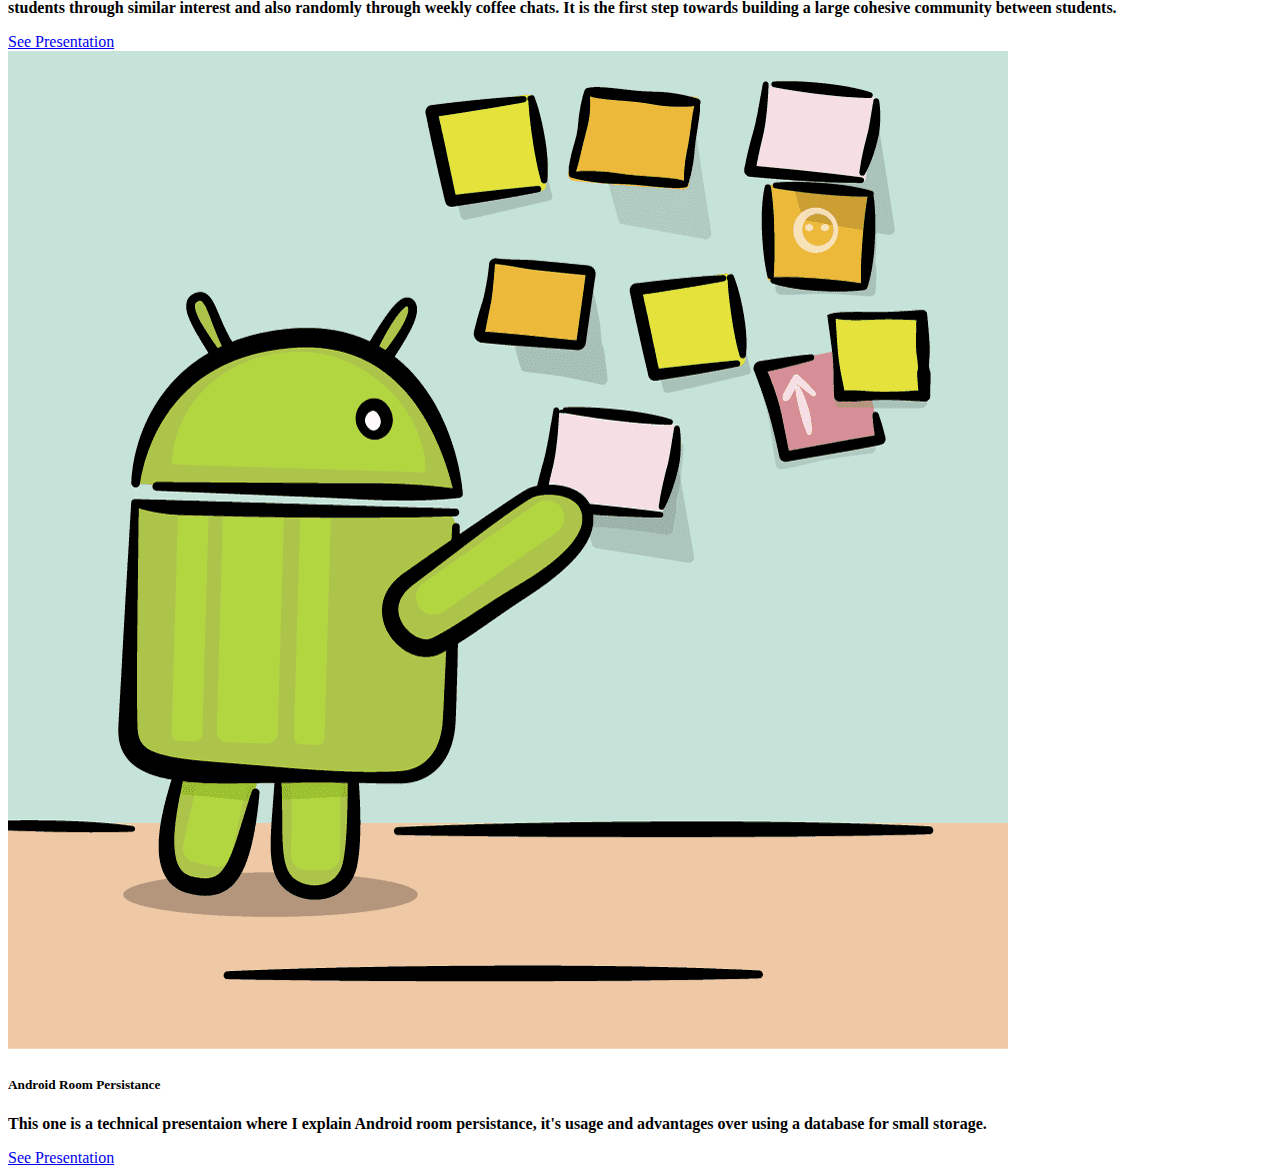
==== commit c494c9e2: "Add files via upload" ====
--- a/index.html
+++ b/index.html
@@ -1,524 +1,173 @@
 <!DOCTYPE html>
 <html lang="en">
-  <head>
-    <meta charset="utf-8" />
-    <title>Aman Mishra - Resume</title>
-    <meta name="viewport" content="width=device-width, initial-scale=1.0" />
-    <meta content="Resume of Aman Mishra" name="description" />
-    <meta content="Mannatthemes" name="author" />
+<head>
+	<meta charset="utf-8">
+    <meta name="viewport" content="width=device-width, initial-scale=1, shrink-to-fit=no">
+    <meta name="description" content="Start your development with Meyawo landing page.">
+    <meta name="author" content="Devcrud">
+    <title>Aman Mishra</title>
+    <!-- font icons -->
+    <link rel="stylesheet" href="vendors/themify-icons/css/themify-icons.css">
+    <!-- Bootstrap + Meyawo main styles -->
+	<link rel="stylesheet" href="css/meyawo.css">
+</head>
+<body data-spy="scroll" data-target=".navbar" data-offset="40" id="home">
 
-    <!-- App favicon -->
-    <link rel="shortcut icon" href="images/favicon.ico" />
+    <!-- Page Navbar -->
+    <nav class="custom-navbar" data-spy="affix" data-offset-top="20">
+        <div class="container">        
+            <ul class="nav">
+                <li class="item">
+                    <a class="link" href="#home">Home</a>
+                </li>
+                <li class="item">
+                    <a class="link" href="#about">About Me</a>
+                </li>
+                <li class="item">
+                    <a class="link" href="#presentations">Presentations</a>
+                </li>
+            </ul>
+            <a href="javascript:void(0)" id="nav-toggle" class="hamburger hamburger--elastic">
+                <div class="hamburger-box">
+                  <div class="hamburger-inner"></div>
+                </div>
+            </a>
+        </div>          
+    </nav><!-- End of Page Navbar -->
 
-    <link
-      href="plugins/filter/magnific-popup.css"
-      rel="stylesheet"
-      type="text/css"
-    />
-    <link
-      href="plugins/animated/headline.css"
-      rel="stylesheet"
-      type="text/css"
-    />
+    <!-- page header -->
+    <header id="home" class="header">
+        <div class="overlay"></div>
+        <div class="header-content container">
+            <h1 class="header-title">
+                <span class="up">Hi!</span>
+                <span class="down">I am Aman Mishra</span>
+            </h1>
+            <p class="header-subtitle">SOFTWARE DEVELOPMENT ENGINEER</p>            
+            <p></p>
+            <a class="link" href="#what"><button class="btn btn-primary">What is this website about ?</button></a>
+        </div>              
+    </header><!-- end of page header -->
 
-    <!-- App css -->
-    <link href="css/bootstrap.min.css" rel="stylesheet" type="text/css" />
-    <link href="css/icons.css" rel="stylesheet" type="text/css" />
-    <link href="css/style.css" rel="stylesheet" type="text/css" />
-  </head>
+    <!-- what section -->
+    <section class="section" id="what">
+        <div class="container text-center">
+            <h6 class="section-title mb-6">What is this website about ?</h6>
 
-  <body>
-    <div class="main-wraper">
-      <section class="section bg-profile clip-profile" id="header">
-        <div class="zoo-profile">
-          <div class="container">
+            <!-- row -->
             <div class="row">
-              <div class="col-sm-6 col-print-6 align-self-center mb-3 mb-lg-0">
-                <div class="zoo-profile-main">
-                  <div class="zoo-profile-main-pic">
-                    <img
-                      id="myImg"
-                      src="images/users/profile.png"
-                      alt=""
-                      class="rounded-circle"
-                      width="125"
-                      height="125"
-                    />
-                    <a id="myImgg">
-                    <span class="zoo-user-message"><i class="uil uil-arrow-resize-diagonal"></i></span>
-                  </a>
-                  </div>
-                  <!--end zoo-profile-main-pic-->
-                  <div class="zoo-profile_user-detail">
-                    <h5 class="zoo-user-name">Aman Mishra</h5>
-                    <p class="cd-headline loading-bar">
-                      <span class="cd-words-wrapper">
-                        <b class="is-visible">Software Developer</b>
-                        <b>Artificial Intelligence</b>
-                        <b>DevOps</b>
-                      </span>
+                <div class="col-md-6">
+                    <div class="testimonial-card">
+                        <div class="testimonial-card-img-holder">
+                            <img src="IMG_0180.jpg" class="testimonial-card-img" alt="Download free bootstrap 4 landing page, free boootstrap 4 templates, Download free bootstrap 4.1 landing page, free boootstrap 4.1.1 templates, meyawo Landing page">                           
+                        </div>
+                        <div class="testimonial-card-body">
+                            <p class="testimonial-card-subtitle">This website is a one stop place to know more about me, check out my resume and watch my elevator pitch that could help you know if I've the right skills that you are looking for.</p>
+                            <h6 class="testimonial-card-title">Know Me !!</h6>
+                        </div>
+                    </div>
+                </div>
+                <div class="col-md-6">
+                    <div class="testimonial-card">
+                        <div class="testimonial-card-img-holder">
+                            <img src="techp.jpeg" class="testimonial-card-img" alt="Download free bootstrap 4 landing page, free boootstrap 4 templates, Download free bootstrap 4.1 landing page, free boootstrap 4.1.1 templates, meyawo Landing page">                        
+                        </div>
+                        <div class="testimonial-card-body">
+                            <p class="testimonial-card-subtitle">This website also contains a few of my technical presentations as well to showcase my technical knowledge and help recruiters understand about my technical presentation skills.</p>
+                            <h6 class="testimonial-card-title">Know My presentation skills !!</h6>
+                        </div>
+                    </div>
+                </div>
+            </div>
+        </div> <!-- end of container -->
+    </section> <!-- end of what section -->
+
+    <!-- about section -->
+    <section class="section" id="about">
+        <!-- container -->
+        <div class="container text-center">
+            <!-- about wrapper -->
+            <div class="about">
+                <div class="about-img-holder">
+                    <img src="man1.png" class="about-img" alt="Download free bootstrap 4 landing page, free boootstrap 4 templates, Download free bootstrap 4.1 landing page, free boootstrap 4.1.1 templates, meyawo Landing page">
+                </div>
+                <div class="about-caption">
+                    <h2 class="section-title mb-3">About Me</h2>
+                    <p>
+                        I'm a student completing my Master's in  Computer Science and Engineering at Santa Clara University.
+I will be graduating in December 2022 after which I will be join Amazon as a Software Developement Engineer.
+                        <br><br>I have taken courses such as Data Mining, Machine Learning, Trust & Privacy Online Social Network and Algorithms. Having a GPA of 3.70+, I have proven my eligibility to learn and understand my coursework.<br><br>
+                        Currently, I am based out of sunny Santa Clara, California. Very soon about to move to not so sunny Seattle, Washington.<br><br>
+                        Ever since I was a kid, I have been interested in computers. I was always curious to learn about how computers work. We create new stuff every day as developers and that is what motivates me. In a sense, we are builders rather than engineers. Making anything from scratch is quite fulfilling.<br><br>
+                        Other than developing softwares, I play basketball and was a national level basketball player representing my state Uttar Pradesh. I love hiking and try to go on one every weekend. I love watching movies. One secret dream that I have, is openeing a desert bar. Yes I've a sweet tooth.        
                     </p>
-                  </div>
-                  <!--end zoo-profile_user-detail-->
-                </div>
-                <!--end profile-main-pic-->
-              </div>
-              <!--end col-->
-              <div class="col-sm-4 col-print-4 ml-auto">
-                <ul class="list-unstyled personal-detail">
-                  <li>
-                    <i class="'uil uil-phone-volume mr-2"></i> <b> Phone </b> :
-                    +1 408-754-6954
-                  </li>
-                  <li class="mt-2">
-                    <i class="uil uil-envelope mt-2 mr-2"></i> <b> Email </b> :
-                    aman.rajjeev@gmail.com
-                  </li>
-                  <li class="mt-2">
-                    <i class="uil uil-envelope mt-2 mr-2"></i> <b> Email </b> :
-                    amishra3@scu.edu
-                  </li>
-                </ul>
-                <!--end personal-detail-->
-                <ul class="list-inline social-icon mb-0">
-                  <li class="list-inline-item">
-                    <a
-                      href="https://www.linkedin.com/in/aman-rajjeev-mishra"
-                      target="_blank"
-                      class="bg-linkedin"
-                    >
-                      <i class="uil uil-linkedin"></i>
-                    </a>
-                  </li>
-                  <li class="list-inline-item">
-                    <a
-                      href="https://github.com/amanrajjeev1208"
-                      target="_blank"
-                      class="bg-black"
-                    >
-                      <i class="uil uil-github-alt"></i>
-                    </a>
-                  </li>
-                  <li class="list-inline-item">
-                    <a
-                      href="https://www.youtube.com/channel/UCbBpJryadmwTq2SlPyCtEVg"
-                      target="_blank"
-                      class="bg-danger"
-                    >
-                      <i class="uil uil-youtube"></i>
-                    </a>
-                  </li>
-                  <li class="list-inline-item">
-                    <a
-                      href="https://goo.gl/maps/1utLhHLGXBhBn5C47"
-                      target="_blank"
-                      class="bg-black"
-                    >
-                      <i class="uil uil-map-marker"></i>
-                    </a>
-                  </li>
-                  <li class="list-inline-item">
-                    <a
-                      href="https://www.facebook.com/aman.rajjeev"
-                      target="_blank"
-                      class="bg-blue"
-                    >
-                      <i class="uil uil-facebook-f"></i>
-                    </a>
-                  </li>
-                </ul>
-                <!--end social-icon-->
-              </div>
-              <!--end col-->
-            </div>
-            <!--end row-->
-          </div>
-          <!--end container-->
-        </div>
-        <!--end zoo-profile-->
-      </section>
-      <!--end section-->
-
-      <section class="section-md">
-        <div class="container">
-          <div class="row">
-            <div class="col-12">
-              <h4 class="header-title mb-3">Hey There !</h4>
-            </div>
-            <!--end col-->
-            <div class="col-sm-6 col-print-6">
-              <h4 class="text-primary font-weight-bold">I'm Aman</h4>
-              <p style="font-size: medium">
-                I am pursuing my Masters of Science in Computer Science at
-                Santa Clara University, Santa Clara, California. I have taken 
-                courses such as Data Mining, Machine Learning, Trust & Privacy Online Social Network and Algorithms. 
-                Having a GPA of 3.50, I have proven my eligibility to learn and understand my coursework.
-              </p>
-              <a
-                href="https://drive.google.com/file/d/15iMESskBW1k-T_ERALyUFpb7_f2Zv8ht/view"
-                target="_blank"
-              >
-                <button type="button" class="btn btn-sm btn-soft-primary">
-                  View Resume
-                </button>
-              </a>
-              <a
-                href="https://drive.google.com/file/d/15iMESskBW1k-T_ERALyUFpb7_f2Zv8ht/view"
-                target="_blank"
-              >
-                <button type="button" class="btn btn-sm btn-soft-primary">
-                  View Transcript
-                </button>
-              </a>
-              <a
-                href="presentation.html"
-                target="_blank"
-              >
-                <button type="button" class="btn btn-sm btn-soft-primary">
-                  View Presentations
-                </button>
-              </a>
-            </div>
-            <!--end col-->
-            <div class="col-sm-5 col-print-5 offset-lg-1 align-self-center">
-              <p>
-                <span class="personal-detail-title">Name</span>
-                <span class="personal-detail-info">Aman Mishra</span>
-              </p>
-              <p>
-                <span class="personal-detail-title">Date of birth</span>
-                <span class="personal-detail-info">12 August 1997</span>
-              </p>
-              <p>
-                <span class="personal-detail-title">Nationality</span>
-                <span class="personal-detail-info">Indian</span>
-              </p>
-              <p>
-                <span class="personal-detail-title">Interests</span>
-                <span class="personal-detail-info"
-                  >Travel, Photography, Basketball
-                </span>
-              </p>
-            </div>
-            <!--end col-->
-          </div>
-          <!--end row-->
-        </div>
-        <!--end container-->
-      </section>
-      <!--end section-->
-
-      <section class="section-md">
-        <div class="container">
-          <div class="row">
-            <div class="col-12">
-              <h4 class="header-title mb-3">Education & Skills</h4>
-              <div class="row">
-                <div class="col-sm-6 col-print-6">
-                  <div class="resume-icon">
-                    <i class="uil uil-graduation-hat"></i>
-                    <h5 class="mt-n2">Education</h5>
-                  </div>
-                  <!--end resume-icon-->
-                  <div class="timeline">
-                    <div class="time-item">
-                      <div class="item-info">
-                        <div class="font-14">2021 - 2022 (Dec)</div>
-                        <h5 class="my-1 text-dark">
-                          Master of Science, Computer Science
-                        </h5>
-                        <p>Santa Clara University, California</p>
-                        <p><b>3.50 GPA</b></p>
-                      </div>
-                    </div>
-                    <!--end time-item-->
-                    <div class="time-item mt-3">
-                      <div class="item-info">
-                        <div class="font-14">2014 - 2018</div>
-                        <h5 class="my-1 text-dark">
-                          Bachelor of Technology, Computer Science and Engineering
-                        </h5>
-                        <p>
-                          School of Engineering and Technology<br />
-                          (Sharda University)
-                        </p>
-                        <p><b>3.91 GPA</b></p>
-                      </div>
-                    </div>
-                    <!--end time-item-->
-                  </div>
-                  <!--end timeline-->
-                </div>
-                <!--end col-->
-                <div class="col-sm-6 col-print-6">
-                  <div class="resume-icon">
-                    <i class="uil uil-cloud-check"></i>
-                    <h5 class="mt-n2">Skills</h5>
-                  </div>
-                  <div class="timeline">
-                    <div class="time-item">
-                      <div class="item-info">
-                        <h5 class="my-1 text-dark">Software Tools:</h5>
-                        <br />
-                        <div class="row">
-                          <div class="col-sm-6 col-print-6">
-                            <ul>
-                              <li>Anaconda</li>
-                              <li>Tensorflow</li>
-                              <li>OpenCV</li>
-                            </ul>
-                          </div>
-                          <div class="col-sm-6 col-print-6">
-                            <ul>
-                              <li>Android Studio</li>
-                              <li>Jenkins</li>
-                              <li>Broadcom CDA</li>
-                            </ul>
-                          </div>
-                        </div>
-                      </div>
-                    </div>
-                    <div class="time-item">
-                      <div class="item-info">
-                        <h5 class="my-1 text-dark">Programming Languages:</h5>
-                        <br />
-                        <div class="row">
-                          <div class="col-sm-6 col-print-6">
-                            <ul>
-                              <li>Python</li>
-                              <li>Java</li>
-                              <li>Go</li>
-                              <li>C</li>
-                              <li>Shell Scripting</li>
-                            </ul>
-                          </div>
-                        </div>
-                      </div>
-                    </div>
-                    <div class="time-item">
-                      <div class="item-info">
-                        <h5 class="my-1 text-dark">
-                          Web Development and Database:
-                        </h5>
-                        <br />
-                        <div class="row">
-                          <div class="col-sm-6 col-print-6">
-                            <ul>
-                              <li>NodeJS</li>
-                              <li>Express</li>
-                              <li>PHP</li>
-                              <li>HTML</li>
-                              <li>CSS</li>
-                            </ul>
-                          </div>
-                          <div class="col-sm-6 col-print-6">
-                            <ul>
-                              <li>MongoDB</li>
-                              <li>MySQL</li>
-                              <li>JavaScript</li>
-                            </ul>
-                          </div>
-                        </div>
-                      </div>
-                    </div>
-                  </div>
-                  <!--end skill-->
-                </div>
-                <!--end col-->
-              </div>
-              <!--end row-->
-            </div>
-            <!--end col-->
-          </div>
-          <!--end row-->
-        </div>
-        <!--end container-->
-      </section>
-      <!--end section-->
-
-      <section class="section-md my-work">
-        <div class="container">
-          <div class="row">
-            <div class="col-12">
-              <h4 class="header-title mb-3">Work Experience</h4>
-              <br>
-              <h5 class="my-1 text-dark">
-                Applications Developer, Telus International
-              </h5>
-              <h5>(Mar 2018 – Feb 2021)</h5>
-              <ul style="font-size: medium; padding-top: 10px;">
-                <li>Fabricated and managed over 100 CI-CD workflows for 70+ applications in Broadcom CDA. Responsible for monitoring 
-                deployment workflow executions in real-time and provide support in case of any impediment.</li>
-                <li>Identified and automated over 10 manual processes using python, resulting in reduced task time by 95%.</li>
-                <li>Overhauled the obsolete legacy source code of an application which was to test the connectivity of over 1000 CDA agents 
-                to the master server, resulting in increased usability and reduced run time performance by 50%.</li>
-                <li>Analyzed weekly error data from the Splunk and utilize the output to alleviate the issues causing those errors until the automated deployment success rate went over 95%.</li>
-                <li>Installed over 500 and managed over 1000 Broadcom CDA agents on Linux, Windows and Solaris environments.</li>
-                <li>Trained and peer-mentored over 150 employees on the basic concepts of DevOps, CI-CD and basics of Jenkins; reduced 
-                their integration time into DevOps projects by 50%.</li>
-              </ul>
-              <br>
-              <h5 class="my-1 text-dark">
-                Software Engineering Intern, Reculta 
-              </h5>
-              <h5>(Jun 2017 – Aug 2017)</h5>
-              <ul style="font-size: medium; padding-top: 10px;">
-                <li>Worked on a system to capture all relevant student information and automatically create their resumes in a hassle-free 
-                manner; which would reduce time for resume creation by 50%.</li>
-                <li>Worked a system to analyze applications and find the best criteria chosen by the employer; which would reduce time for 
-                resume selection by 90%.</li>
-              </ul>
-              <br>
-              <h5 class="my-1 text-dark">
-                Management Trainee, Sharda University  
-              </h5>
-              <h5>(May 2016 – Aug 2016)</h5>
-              <ul style="font-size: medium; padding-top: 10px;">
-                <li>Spearheaded the student counseling and helped over 350 students with their process for admission into the Computer 
-                Science Engineering program at our university.</li>
-              </ul>
-            </div>
-          </div>
-          <!--end row-->
-        </div>
-        <!--end container-->
-      </section>
-      <!--end section-->
-
-      <section class="section-md my-work">
-        <div class="container">
-          <div class="row">
-            <div class="col-12">
-              <h4 class="header-title mb-3">Projects</h4>              
-              <br>
-              <h5 class="my-1 text-dark">
-                Anomaly Detection in Streaming Data 
-              </h5>
-              <p style="font-size: medium; padding-top: 10px;">
-                Utilized Local Outlier Factor algorithm in Golang to find the outliers in the streaming data.<br>
-                Handled the problem of concept drift by implementation of sliding windows to handle streaming data.
-              </p>                
-              <br>
-              <h5 class="my-1 text-dark">
-                Deepfake Detection
-              </h5>
-              <p style="font-size: medium; padding-top: 10px;">
-                Utilized OpenCV to extract each frame of the video as an image and used skimage to calculate the mean squared error 
-                and structural similarity of the same.<br>
-                Similarly calculated the mean squared error and structural similarity of the real image and compared both the images to 
-                find out if the image was a Deepfake or not.
-              </p>
-              <br>             
-              <h5 class="my-1 text-dark">
-                House Price Estimation Using Textual and Visual Data with Keras Functional API.
-              </h5>
-              <p style="font-size: medium; padding-top: 10px;">                
-                In this Project, we practice with algorithms to extract visual features from house photos and combining them with the house’s textual information. 
-                Built a deep neural network (NN) for the textual data, and a convolutional neural network (CNN)
-                for the images and find a way to combine these models into a single model which would output a final prediction for the house’s price.
-              </p>              
-              <br>
-              <h5 class="my-1 text-dark">
-                Nudity Detection System
-              </h5>
-              <p style="font-size: medium; padding-top: 10px;">
-                Nudity Detection System is a self-contained product made to facilitate the users with the facility to detect the nudity
-                in the images. The scope of the project is in the field of image processing. It is basically an algorithm or a set of
-                codes using python, OpenCV and Harcascade which is used to:<br>
-                1) Do binary classification of the input images on the basis of nude images and non-nude images.<br>
-                2) If nude images are found then blur the image and display a dialog box with a message.
-              </p>               
-              <!-- <br>
-              <h5 class="my-1 text-dark">
-                Heading
-              </h5>
-              <p style="font-size: medium; padding-top: 10px;">
-                Description
-              </p>  -->
-            </div>
-          </div>
-          <!--end row-->
-        </div>
-        <!--end container-->
-      </section>
-      <!--end section-->
-
-      <section class="section-md my-work">
-        <div class="container">
-          <div class="row">
-            <div class="col-12">
-              <h4 class="header-title mb-3">
-                Achievements and Interpersonal Skills
-              </h4>   
-              <br>           
-              <ul style="font-size: medium; padding-top: 10px;">
-                <li>Awarded Employee of the Quarter award in Telus Internatioanl for Quarter 1, 2019.</li>
-                <li>Conducted 15+ training sessions on DevOps concepts and trained over 100 employees.</li>
-                <li>Studied on 60% scholarship on the basis of Academic Excellence for all 4 years of study in Sharda University.</li>
-              </ul>
-            </div>
-          </div>
-          <!--end row-->
-        </div>
-        <!--end container-->
-      </section>
-      <!--end section-->
-
-      <section class="section-md thanks-text">
-        <div class="container">
-          <div class="row">
-            <div class="col-12">
-              <h3 class="text-center">Thank you !</h3>
-            </div>
-            <!--end col-->
-          </div>
-          <!--end row-->
-        </div>
-        <!--end container-->
-      </section>
-      <!--end section-->
-      <footer class="footer-area">
-        <div class="container">
-          <div class="row">
-            <div class="col-sm-12 text-center">
-              <p class="copyright mb-0 py-4">Thank you.</p>
-            </div>
-            <!--end col-->
-          </div>
-          <!--end row-->
-        </div>
-        <!--end container-->
-      </footer>
-      <!--end footer-area-->
-    </div>
-    <!--end main-wraper-->
-
-    <!-- The Modal -->
-    <div id="myModal" class="modal">
-      <!-- The Close Button -->
-      <span class="close">&times;</span>
-
-      <!-- Modal Content (The Image) -->
-      <img class="modal-content" id="img01" />
-
-    </div>
+                    <a href="about.html" target="_blank"><button class="btn-rounded btn btn-outline-primary mt-4">View my CV</button></a>
+                </div>              
+            </div><!-- end of about wrapper -->
+        </div><!-- end of container -->
+    </section> <!-- end of about section -->
 
 
-    </div>
+    <!-- presentations section -->
+    <section class="section" id="presentations">
+        <!-- container -->
+        <div class="container text-center">
+            <h6 class="section-title mb-6">My Presentations</h6>
+            <!-- blog-wrapper -->
+            <div class="blog-card">
+                <div class="blog-card-header">
+                    <img src="elevator.jpeg" class="blog-card-img" alt="Download free bootstrap 4 landing page, free boootstrap 4 templates, Download free bootstrap 4.1 landing page, free boootstrap 4.1.1 templates, meyawo Landing page">
+                </div>
+                <div class="blog-card-body">
+                    <h5 class="blog-card-title">My Elevator Pitch</h6>
 
-    <!-- jQuery  -->
-    <script src="js/jquery.min.js"></script>
-    <script src="js/bootstrap.bundle.min.js"></script>
-    <script src="plugins/particles/particles.js"></script>
-    <script src="plugins/animated/headline.js"></script>
-    <script src="plugins/counter/jquery.counterup.min.js"></script>
-    <script src="plugins/counter/waypoints.min.js"></script>
-    <script src="plugins/filter/isotope.pkgd.min.js"></script>
-    <script src="plugins/filter/masonry.pkgd.min.js"></script>
-    <script src="plugins/filter/jquery.magnific-popup.min.js"></script>
-    <script src="plugins/particles/particles-init.js"></script>
+                    <p><b>This is my elevator pitch where I tell the potential recruiters why I'm a good fit for their company and what will I bring to the table.</b></p>
 
-    <!-- App js -->
-    <script src="js/app.js"></script>
-  </body>
+                    <a href="https://drive.google.com/file/d/1gpFbi3MtOorYe5nhb7e36_Vmepm-jAjp/view" class="blog-card-link" target="_blank">Watch Video<i class="ti-angle-double-right"></i></a>
+                </div>
+            </div><!-- end of blog wrapper -->
+
+            <!-- blog-wrapper -->
+            <div class="blog-card">
+                <div class="blog-card-header">
+                    <img src="tap.png" class="blog-card-img" alt="Download free bootstrap 4 landing page, free boootstrap 4 templates, Download free bootstrap 4.1 landing page, free boootstrap 4.1.1 templates, meyawo Landing page">
+                </div>
+                <div class="blog-card-body">
+                    <h5 class="blog-card-title">Tap</h6>
+
+                    <p><b>At Santa Clara there's a lack of community between students. Students from different culture tend not to mix with other cultures especially in the graduate program. In fact, there's no reunion held for graduate students because of the lack of community. There's also a barrier between students from different departments. Students from different departments of the college are unlikely to ever cross paths. 
+TAP is a niche social media app that is designed for the college students with the goal of gettting rid of all barries that exist. It is an app connects students through similar interest and also randomly through weekly coffee chats. It is the first step towards building a large cohesive community between students.</b></p>
+
+                    <a href="https://docs.google.com/presentation/d/1x73no1uOtFg-dz5KGu1EF4ELvVKpKCKH/view" class="blog-card-link" target="_blank">See Presentation<i class="ti-angle-double-right"></i></a>
+                </div>
+            </div><!-- end of blog wrapper -->
+
+            <!-- blog-wrapper -->
+            <div class="blog-card">
+                <div class="blog-card-header">
+                    <img src="room.png" class="blog-card-img" alt="Download free bootstrap 4 landing page, free boootstrap 4 templates, Download free bootstrap 4.1 landing page, free boootstrap 4.1.1 templates, meyawo Landing page">
+                </div>
+                <div class="blog-card-body">
+                    <h5 class="blog-card-title">Android Room Persistance</h6>
+                    
+                    <p><b>This one is a technical presentaion where I explain Android room persistance, it's usage and advantages over using a database for small storage.</b></p>
+
+                    <a href="https://docs.google.com/presentation/d/1ByN0y5snWD-_FP3pJ5ndhGNgnhF-7pr067qgxyLCCMs/view" class="blog-card-link" target="_blank">See Presentation<i class="ti-angle-double-right"></i></a>
+                </div>
+            </div><!-- end of blog wrapper -->
+
+        </div><!-- end of container -->
+    </section><!-- end of presentations section -->
+	
+	<!-- core  -->
+    <script src="vendors/jquery/jquery-3.4.1.js"></script>
+    <script src="vendors/bootstrap/bootstrap.bundle.js"></script>
+
+    <!-- bootstrap 3 affix -->
+	<script src="vendors/bootstrap/bootstrap.affix.js"></script>
+
+    <!-- Meyawo js -->
+    <script src="js/meyawo.js"></script>
+
+</body>
 </html>
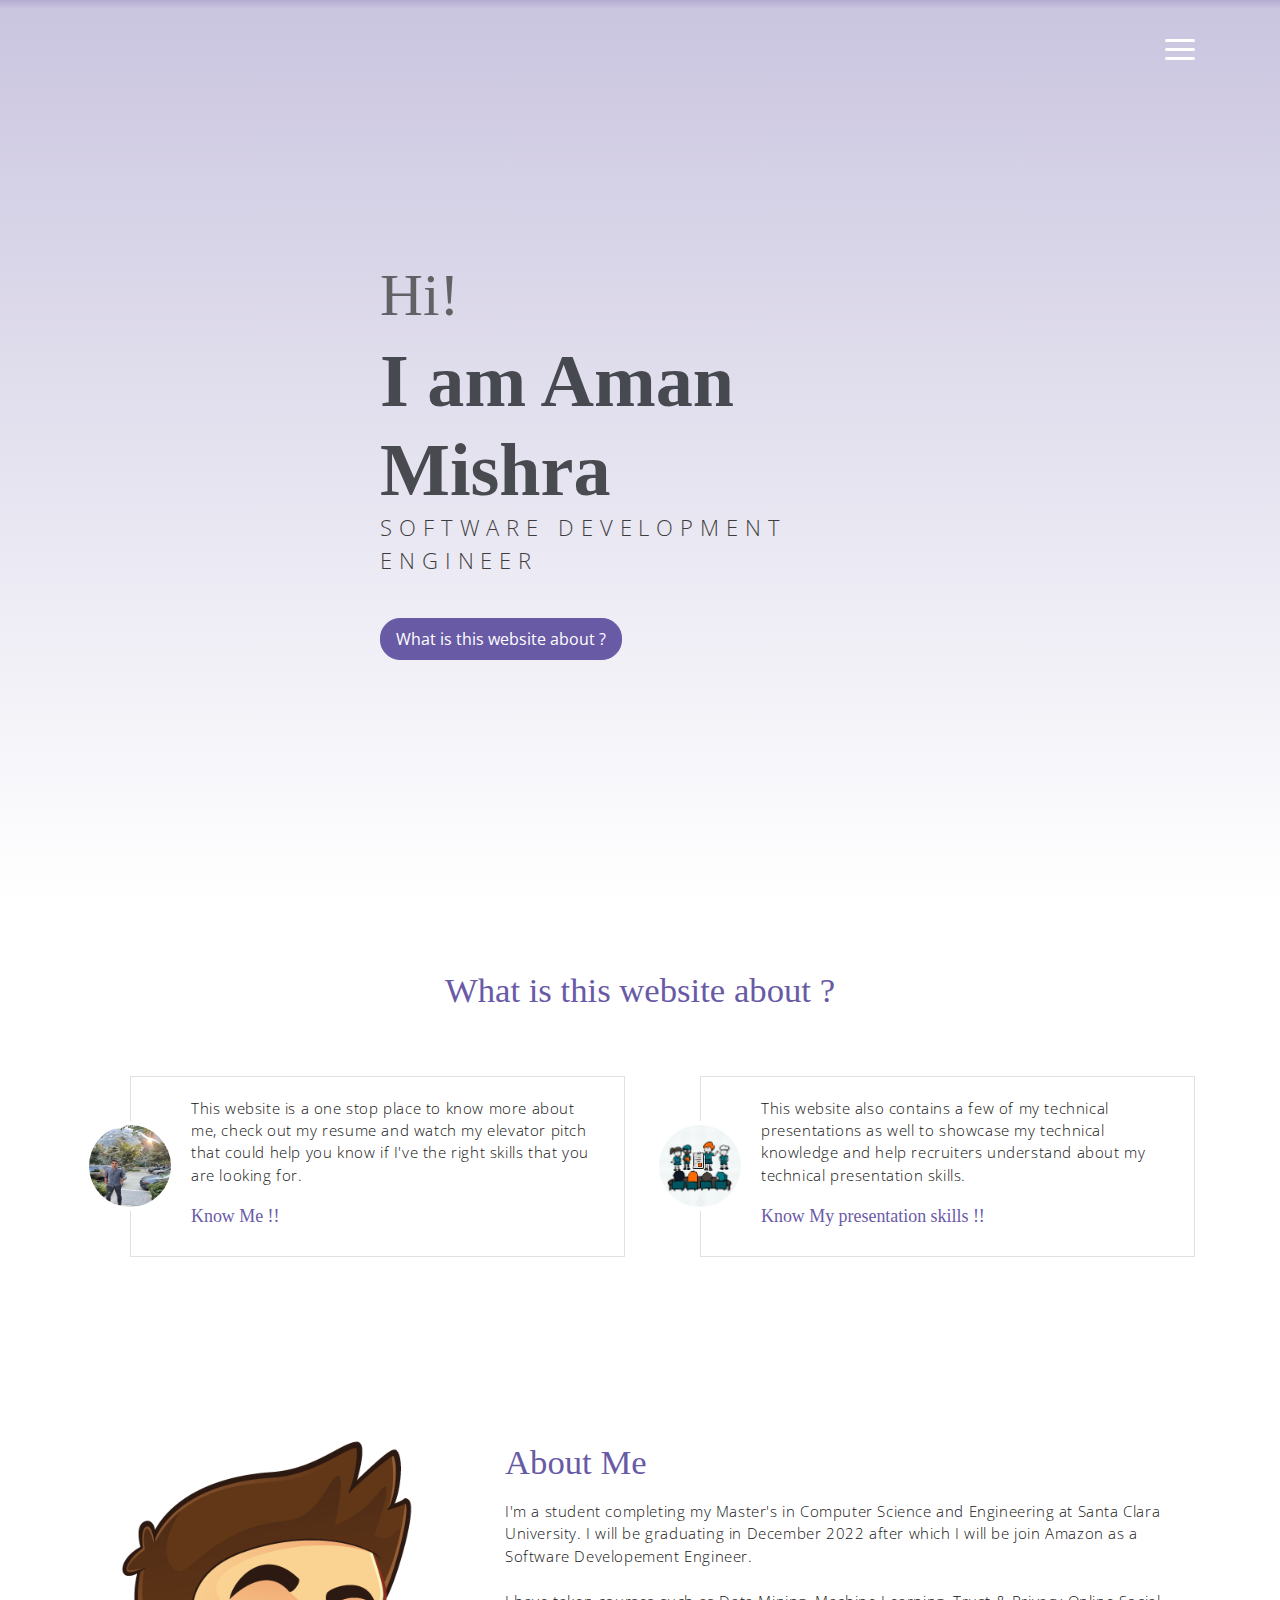
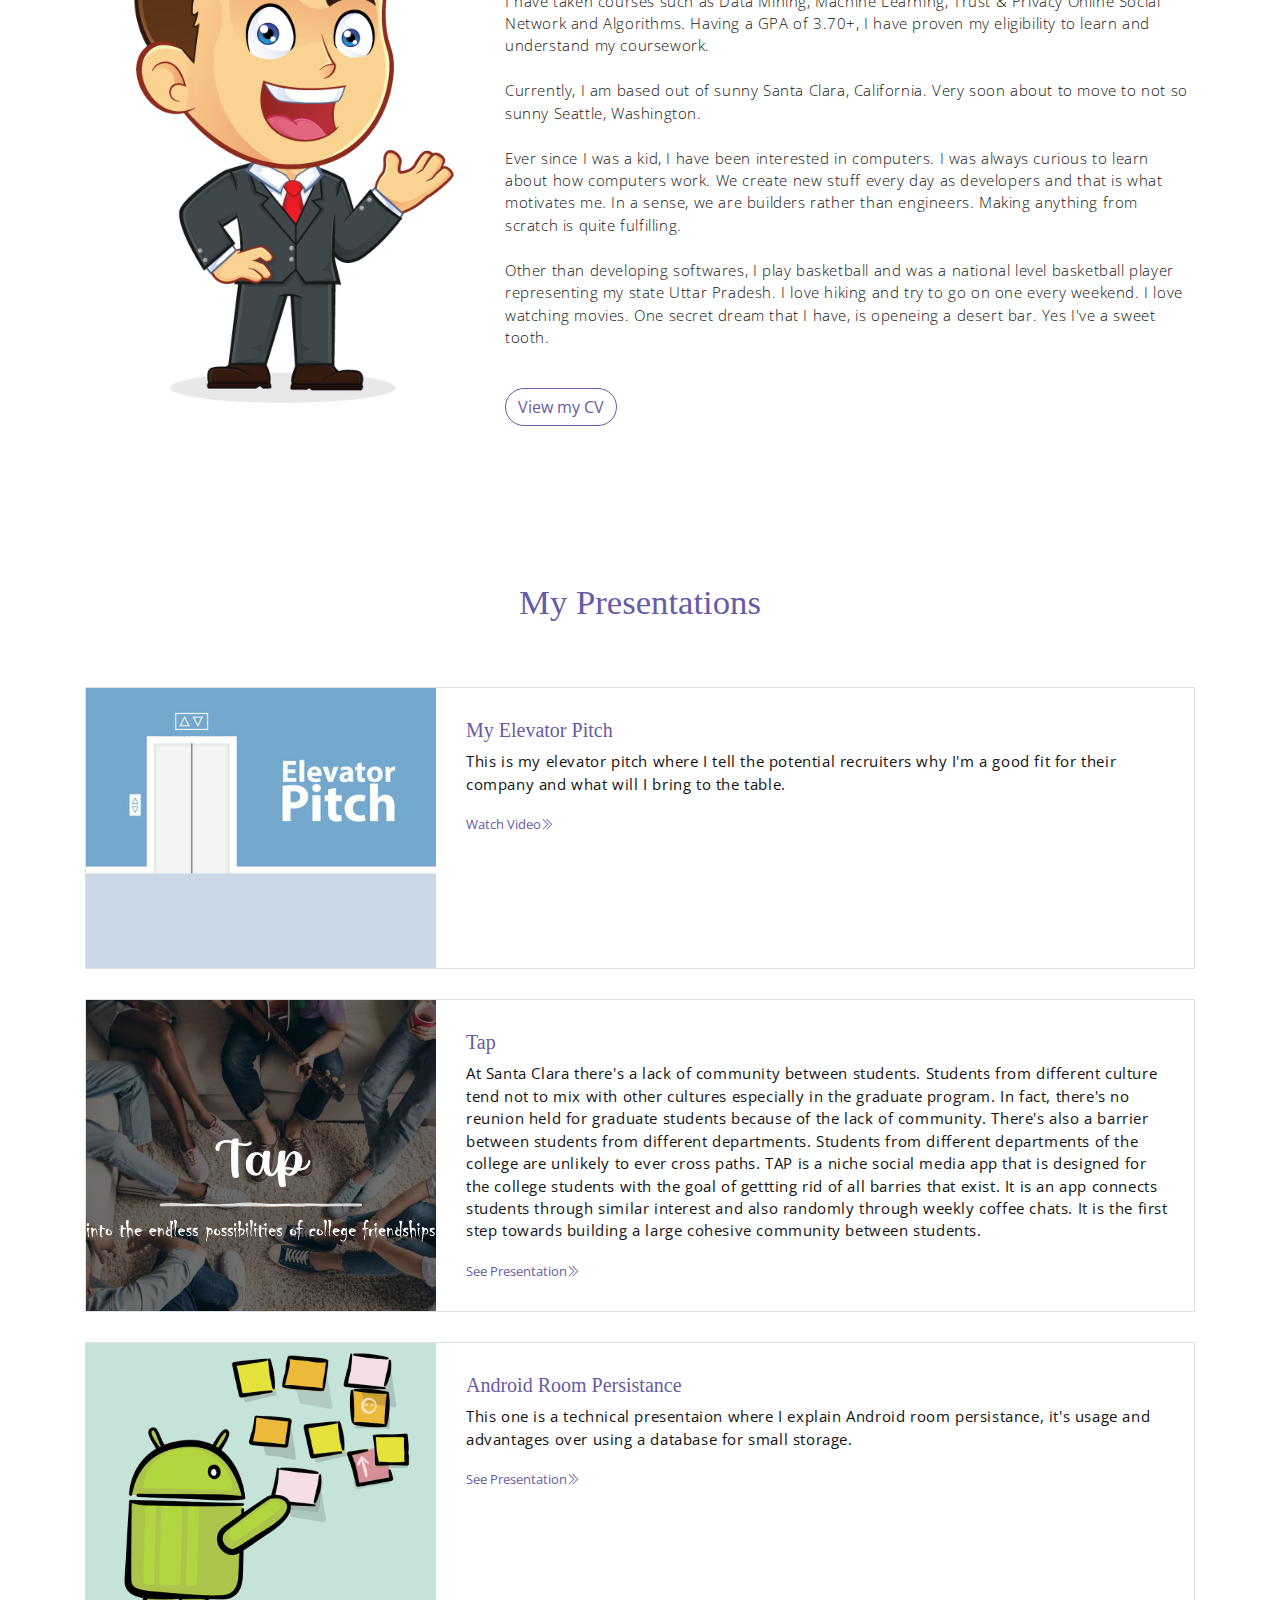
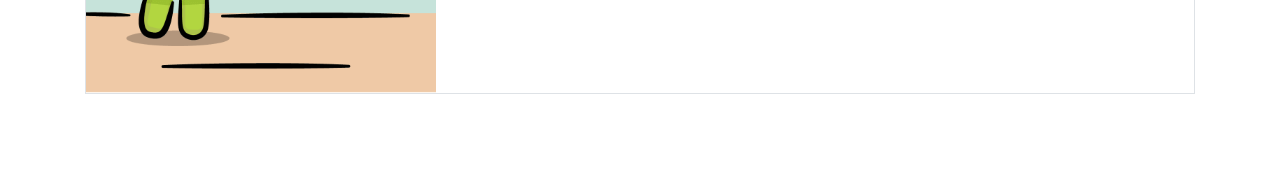
==== commit 2bf0ad5d: "Add files via upload" ====
--- a/index.html
+++ b/index.html
@@ -123,7 +123,7 @@
 
                     <p><b>This is my elevator pitch where I tell the potential recruiters why I'm a good fit for their company and what will I bring to the table.</b></p>
 
-                    <a href="https://drive.google.com/file/d/1gpFbi3MtOorYe5nhb7e36_Vmepm-jAjp/view" class="blog-card-link" target="_blank">Watch Video<i class="ti-angle-double-right"></i></a>
+                    <a href="https://drive.google.com/file/d/1zkiUv1W8zhT5VaNG43kPFXNrYiqe1TcK/view" class="blog-card-link" target="_blank">Watch Video<i class="ti-angle-double-right"></i></a>
                 </div>
             </div><!-- end of blog wrapper -->
 
@@ -138,7 +138,7 @@
                     <p><b>At Santa Clara there's a lack of community between students. Students from different culture tend not to mix with other cultures especially in the graduate program. In fact, there's no reunion held for graduate students because of the lack of community. There's also a barrier between students from different departments. Students from different departments of the college are unlikely to ever cross paths. 
 TAP is a niche social media app that is designed for the college students with the goal of gettting rid of all barries that exist. It is an app connects students through similar interest and also randomly through weekly coffee chats. It is the first step towards building a large cohesive community between students.</b></p>
 
-                    <a href="https://docs.google.com/presentation/d/1x73no1uOtFg-dz5KGu1EF4ELvVKpKCKH/view" class="blog-card-link" target="_blank">See Presentation<i class="ti-angle-double-right"></i></a>
+                    <a href="https://docs.google.com/presentation/d/1DW2XLiYrlk9ESM0w1dNsvF13kwDoUbTr/view" class="blog-card-link" target="_blank">See Presentation<i class="ti-angle-double-right"></i></a>
                 </div>
             </div><!-- end of blog wrapper -->
 
@@ -152,7 +152,7 @@
                     
                     <p><b>This one is a technical presentaion where I explain Android room persistance, it's usage and advantages over using a database for small storage.</b></p>
 
-                    <a href="https://docs.google.com/presentation/d/1ByN0y5snWD-_FP3pJ5ndhGNgnhF-7pr067qgxyLCCMs/view" class="blog-card-link" target="_blank">See Presentation<i class="ti-angle-double-right"></i></a>
+                    <a href="https://docs.google.com/presentation/d/1PBeMjHuVms0P6kncbG31lz0Drmh2iJp9/view" class="blog-card-link" target="_blank">See Presentation<i class="ti-angle-double-right"></i></a>
                 </div>
             </div><!-- end of blog wrapper -->
 
--- a/vendors/themify-icons/css/themify-icons.css
+++ b/vendors/themify-icons/css/themify-icons.css
@@ -0,0 +1,1081 @@
+@font-face {
+	font-family: 'themify';
+	src:url("../fonts/themify.eot?-fvbane");
+	src:url("../fonts/themify.eot?#iefix-fvbane") format("embedded-opentype"),
+		url("../fonts/themify.woff?-fvbane") format("woff"),
+		url("../fonts/themify.ttf?-fvbane") format("truetype"),
+		url("../fonts/themify.svg?-fvbane#themify") format("svg");
+	font-weight: normal;
+	font-style: normal;
+}
+
+[class^="ti-"], [class*=" ti-"] {
+	font-family: 'themify';
+	speak: none;
+	font-style: normal;
+	font-weight: normal;
+	font-variant: normal;
+	text-transform: none;
+	line-height: 1;
+
+	/* Better Font Rendering =========== */
+	-webkit-font-smoothing: antialiased;
+	-moz-osx-font-smoothing: grayscale;
+}
+
+.ti-wand:before {
+	content: "\e600";
+}
+.ti-volume:before {
+	content: "\e601";
+}
+.ti-user:before {
+	content: "\e602";
+}
+.ti-unlock:before {
+	content: "\e603";
+}
+.ti-unlink:before {
+	content: "\e604";
+}
+.ti-trash:before {
+	content: "\e605";
+}
+.ti-thought:before {
+	content: "\e606";
+}
+.ti-target:before {
+	content: "\e607";
+}
+.ti-tag:before {
+	content: "\e608";
+}
+.ti-tablet:before {
+	content: "\e609";
+}
+.ti-star:before {
+	content: "\e60a";
+}
+.ti-spray:before {
+	content: "\e60b";
+}
+.ti-signal:before {
+	content: "\e60c";
+}
+.ti-shopping-cart:before {
+	content: "\e60d";
+}
+.ti-shopping-cart-full:before {
+	content: "\e60e";
+}
+.ti-settings:before {
+	content: "\e60f";
+}
+.ti-search:before {
+	content: "\e610";
+}
+.ti-zoom-in:before {
+	content: "\e611";
+}
+.ti-zoom-out:before {
+	content: "\e612";
+}
+.ti-cut:before {
+	content: "\e613";
+}
+.ti-ruler:before {
+	content: "\e614";
+}
+.ti-ruler-pencil:before {
+	content: "\e615";
+}
+.ti-ruler-alt:before {
+	content: "\e616";
+}
+.ti-bookmark:before {
+	content: "\e617";
+}
+.ti-bookmark-alt:before {
+	content: "\e618";
+}
+.ti-reload:before {
+	content: "\e619";
+}
+.ti-plus:before {
+	content: "\e61a";
+}
+.ti-pin:before {
+	content: "\e61b";
+}
+.ti-pencil:before {
+	content: "\e61c";
+}
+.ti-pencil-alt:before {
+	content: "\e61d";
+}
+.ti-paint-roller:before {
+	content: "\e61e";
+}
+.ti-paint-bucket:before {
+	content: "\e61f";
+}
+.ti-na:before {
+	content: "\e620";
+}
+.ti-mobile:before {
+	content: "\e621";
+}
+.ti-minus:before {
+	content: "\e622";
+}
+.ti-medall:before {
+	content: "\e623";
+}
+.ti-medall-alt:before {
+	content: "\e624";
+}
+.ti-marker:before {
+	content: "\e625";
+}
+.ti-marker-alt:before {
+	content: "\e626";
+}
+.ti-arrow-up:before {
+	content: "\e627";
+}
+.ti-arrow-right:before {
+	content: "\e628";
+}
+.ti-arrow-left:before {
+	content: "\e629";
+}
+.ti-arrow-down:before {
+	content: "\e62a";
+}
+.ti-lock:before {
+	content: "\e62b";
+}
+.ti-location-arrow:before {
+	content: "\e62c";
+}
+.ti-link:before {
+	content: "\e62d";
+}
+.ti-layout:before {
+	content: "\e62e";
+}
+.ti-layers:before {
+	content: "\e62f";
+}
+.ti-layers-alt:before {
+	content: "\e630";
+}
+.ti-key:before {
+	content: "\e631";
+}
+.ti-import:before {
+	content: "\e632";
+}
+.ti-image:before {
+	content: "\e633";
+}
+.ti-heart:before {
+	content: "\e634";
+}
+.ti-heart-broken:before {
+	content: "\e635";
+}
+.ti-hand-stop:before {
+	content: "\e636";
+}
+.ti-hand-open:before {
+	content: "\e637";
+}
+.ti-hand-drag:before {
+	content: "\e638";
+}
+.ti-folder:before {
+	content: "\e639";
+}
+.ti-flag:before {
+	content: "\e63a";
+}
+.ti-flag-alt:before {
+	content: "\e63b";
+}
+.ti-flag-alt-2:before {
+	content: "\e63c";
+}
+.ti-eye:before {
+	content: "\e63d";
+}
+.ti-export:before {
+	content: "\e63e";
+}
+.ti-exchange-vertical:before {
+	content: "\e63f";
+}
+.ti-desktop:before {
+	content: "\e640";
+}
+.ti-cup:before {
+	content: "\e641";
+}
+.ti-crown:before {
+	content: "\e642";
+}
+.ti-comments:before {
+	content: "\e643";
+}
+.ti-comment:before {
+	content: "\e644";
+}
+.ti-comment-alt:before {
+	content: "\e645";
+}
+.ti-close:before {
+	content: "\e646";
+}
+.ti-clip:before {
+	content: "\e647";
+}
+.ti-angle-up:before {
+	content: "\e648";
+}
+.ti-angle-right:before {
+	content: "\e649";
+}
+.ti-angle-left:before {
+	content: "\e64a";
+}
+.ti-angle-down:before {
+	content: "\e64b";
+}
+.ti-check:before {
+	content: "\e64c";
+}
+.ti-check-box:before {
+	content: "\e64d";
+}
+.ti-camera:before {
+	content: "\e64e";
+}
+.ti-announcement:before {
+	content: "\e64f";
+}
+.ti-brush:before {
+	content: "\e650";
+}
+.ti-briefcase:before {
+	content: "\e651";
+}
+.ti-bolt:before {
+	content: "\e652";
+}
+.ti-bolt-alt:before {
+	content: "\e653";
+}
+.ti-blackboard:before {
+	content: "\e654";
+}
+.ti-bag:before {
+	content: "\e655";
+}
+.ti-move:before {
+	content: "\e656";
+}
+.ti-arrows-vertical:before {
+	content: "\e657";
+}
+.ti-arrows-horizontal:before {
+	content: "\e658";
+}
+.ti-fullscreen:before {
+	content: "\e659";
+}
+.ti-arrow-top-right:before {
+	content: "\e65a";
+}
+.ti-arrow-top-left:before {
+	content: "\e65b";
+}
+.ti-arrow-circle-up:before {
+	content: "\e65c";
+}
+.ti-arrow-circle-right:before {
+	content: "\e65d";
+}
+.ti-arrow-circle-left:before {
+	content: "\e65e";
+}
+.ti-arrow-circle-down:before {
+	content: "\e65f";
+}
+.ti-angle-double-up:before {
+	content: "\e660";
+}
+.ti-angle-double-right:before {
+	content: "\e661";
+}
+.ti-angle-double-left:before {
+	content: "\e662";
+}
+.ti-angle-double-down:before {
+	content: "\e663";
+}
+.ti-zip:before {
+	content: "\e664";
+}
+.ti-world:before {
+	content: "\e665";
+}
+.ti-wheelchair:before {
+	content: "\e666";
+}
+.ti-view-list:before {
+	content: "\e667";
+}
+.ti-view-list-alt:before {
+	content: "\e668";
+}
+.ti-view-grid:before {
+	content: "\e669";
+}
+.ti-uppercase:before {
+	content: "\e66a";
+}
+.ti-upload:before {
+	content: "\e66b";
+}
+.ti-underline:before {
+	content: "\e66c";
+}
+.ti-truck:before {
+	content: "\e66d";
+}
+.ti-timer:before {
+	content: "\e66e";
+}
+.ti-ticket:before {
+	content: "\e66f";
+}
+.ti-thumb-up:before {
+	content: "\e670";
+}
+.ti-thumb-down:before {
+	content: "\e671";
+}
+.ti-text:before {
+	content: "\e672";
+}
+.ti-stats-up:before {
+	content: "\e673";
+}
+.ti-stats-down:before {
+	content: "\e674";
+}
+.ti-split-v:before {
+	content: "\e675";
+}
+.ti-split-h:before {
+	content: "\e676";
+}
+.ti-smallcap:before {
+	content: "\e677";
+}
+.ti-shine:before {
+	content: "\e678";
+}
+.ti-shift-right:before {
+	content: "\e679";
+}
+.ti-shift-left:before {
+	content: "\e67a";
+}
+.ti-shield:before {
+	content: "\e67b";
+}
+.ti-notepad:before {
+	content: "\e67c";
+}
+.ti-server:before {
+	content: "\e67d";
+}
+.ti-quote-right:before {
+	content: "\e67e";
+}
+.ti-quote-left:before {
+	content: "\e67f";
+}
+.ti-pulse:before {
+	content: "\e680";
+}
+.ti-printer:before {
+	content: "\e681";
+}
+.ti-power-off:before {
+	content: "\e682";
+}
+.ti-plug:before {
+	content: "\e683";
+}
+.ti-pie-chart:before {
+	content: "\e684";
+}
+.ti-paragraph:before {
+	content: "\e685";
+}
+.ti-panel:before {
+	content: "\e686";
+}
+.ti-package:before {
+	content: "\e687";
+}
+.ti-music:before {
+	content: "\e688";
+}
+.ti-music-alt:before {
+	content: "\e689";
+}
+.ti-mouse:before {
+	content: "\e68a";
+}
+.ti-mouse-alt:before {
+	content: "\e68b";
+}
+.ti-money:before {
+	content: "\e68c";
+}
+.ti-microphone:before {
+	content: "\e68d";
+}
+.ti-menu:before {
+	content: "\e68e";
+}
+.ti-menu-alt:before {
+	content: "\e68f";
+}
+.ti-map:before {
+	content: "\e690";
+}
+.ti-map-alt:before {
+	content: "\e691";
+}
+.ti-loop:before {
+	content: "\e692";
+}
+.ti-location-pin:before {
+	content: "\e693";
+}
+.ti-list:before {
+	content: "\e694";
+}
+.ti-light-bulb:before {
+	content: "\e695";
+}
+.ti-Italic:before {
+	content: "\e696";
+}
+.ti-info:before {
+	content: "\e697";
+}
+.ti-infinite:before {
+	content: "\e698";
+}
+.ti-id-badge:before {
+	content: "\e699";
+}
+.ti-hummer:before {
+	content: "\e69a";
+}
+.ti-home:before {
+	content: "\e69b";
+}
+.ti-help:before {
+	content: "\e69c";
+}
+.ti-headphone:before {
+	content: "\e69d";
+}
+.ti-harddrives:before {
+	content: "\e69e";
+}
+.ti-harddrive:before {
+	content: "\e69f";
+}
+.ti-gift:before {
+	content: "\e6a0";
+}
+.ti-game:before {
+	content: "\e6a1";
+}
+.ti-filter:before {
+	content: "\e6a2";
+}
+.ti-files:before {
+	content: "\e6a3";
+}
+.ti-file:before {
+	content: "\e6a4";
+}
+.ti-eraser:before {
+	content: "\e6a5";
+}
+.ti-envelope:before {
+	content: "\e6a6";
+}
+.ti-download:before {
+	content: "\e6a7";
+}
+.ti-direction:before {
+	content: "\e6a8";
+}
+.ti-direction-alt:before {
+	content: "\e6a9";
+}
+.ti-dashboard:before {
+	content: "\e6aa";
+}
+.ti-control-stop:before {
+	content: "\e6ab";
+}
+.ti-control-shuffle:before {
+	content: "\e6ac";
+}
+.ti-control-play:before {
+	content: "\e6ad";
+}
+.ti-control-pause:before {
+	content: "\e6ae";
+}
+.ti-control-forward:before {
+	content: "\e6af";
+}
+.ti-control-backward:before {
+	content: "\e6b0";
+}
+.ti-cloud:before {
+	content: "\e6b1";
+}
+.ti-cloud-up:before {
+	content: "\e6b2";
+}
+.ti-cloud-down:before {
+	content: "\e6b3";
+}
+.ti-clipboard:before {
+	content: "\e6b4";
+}
+.ti-car:before {
+	content: "\e6b5";
+}
+.ti-calendar:before {
+	content: "\e6b6";
+}
+.ti-book:before {
+	content: "\e6b7";
+}
+.ti-bell:before {
+	content: "\e6b8";
+}
+.ti-basketball:before {
+	content: "\e6b9";
+}
+.ti-bar-chart:before {
+	content: "\e6ba";
+}
+.ti-bar-chart-alt:before {
+	content: "\e6bb";
+}
+.ti-back-right:before {
+	content: "\e6bc";
+}
+.ti-back-left:before {
+	content: "\e6bd";
+}
+.ti-arrows-corner:before {
+	content: "\e6be";
+}
+.ti-archive:before {
+	content: "\e6bf";
+}
+.ti-anchor:before {
+	content: "\e6c0";
+}
+.ti-align-right:before {
+	content: "\e6c1";
+}
+.ti-align-left:before {
+	content: "\e6c2";
+}
+.ti-align-justify:before {
+	content: "\e6c3";
+}
+.ti-align-center:before {
+	content: "\e6c4";
+}
+.ti-alert:before {
+	content: "\e6c5";
+}
+.ti-alarm-clock:before {
+	content: "\e6c6";
+}
+.ti-agenda:before {
+	content: "\e6c7";
+}
+.ti-write:before {
+	content: "\e6c8";
+}
+.ti-window:before {
+	content: "\e6c9";
+}
+.ti-widgetized:before {
+	content: "\e6ca";
+}
+.ti-widget:before {
+	content: "\e6cb";
+}
+.ti-widget-alt:before {
+	content: "\e6cc";
+}
+.ti-wallet:before {
+	content: "\e6cd";
+}
+.ti-video-clapper:before {
+	content: "\e6ce";
+}
+.ti-video-camera:before {
+	content: "\e6cf";
+}
+.ti-vector:before {
+	content: "\e6d0";
+}
+.ti-themify-logo:before {
+	content: "\e6d1";
+}
+.ti-themify-favicon:before {
+	content: "\e6d2";
+}
+.ti-themify-favicon-alt:before {
+	content: "\e6d3";
+}
+.ti-support:before {
+	content: "\e6d4";
+}
+.ti-stamp:before {
+	content: "\e6d5";
+}
+.ti-split-v-alt:before {
+	content: "\e6d6";
+}
+.ti-slice:before {
+	content: "\e6d7";
+}
+.ti-shortcode:before {
+	content: "\e6d8";
+}
+.ti-shift-right-alt:before {
+	content: "\e6d9";
+}
+.ti-shift-left-alt:before {
+	content: "\e6da";
+}
+.ti-ruler-alt-2:before {
+	content: "\e6db";
+}
+.ti-receipt:before {
+	content: "\e6dc";
+}
+.ti-pin2:before {
+	content: "\e6dd";
+}
+.ti-pin-alt:before {
+	content: "\e6de";
+}
+.ti-pencil-alt2:before {
+	content: "\e6df";
+}
+.ti-palette:before {
+	content: "\e6e0";
+}
+.ti-more:before {
+	content: "\e6e1";
+}
+.ti-more-alt:before {
+	content: "\e6e2";
+}
+.ti-microphone-alt:before {
+	content: "\e6e3";
+}
+.ti-magnet:before {
+	content: "\e6e4";
+}
+.ti-line-double:before {
+	content: "\e6e5";
+}
+.ti-line-dotted:before {
+	content: "\e6e6";
+}
+.ti-line-dashed:before {
+	content: "\e6e7";
+}
+.ti-layout-width-full:before {
+	content: "\e6e8";
+}
+.ti-layout-width-default:before {
+	content: "\e6e9";
+}
+.ti-layout-width-default-alt:before {
+	content: "\e6ea";
+}
+.ti-layout-tab:before {
+	content: "\e6eb";
+}
+.ti-layout-tab-window:before {
+	content: "\e6ec";
+}
+.ti-layout-tab-v:before {
+	content: "\e6ed";
+}
+.ti-layout-tab-min:before {
+	content: "\e6ee";
+}
+.ti-layout-slider:before {
+	content: "\e6ef";
+}
+.ti-layout-slider-alt:before {
+	content: "\e6f0";
+}
+.ti-layout-sidebar-right:before {
+	content: "\e6f1";
+}
+.ti-layout-sidebar-none:before {
+	content: "\e6f2";
+}
+.ti-layout-sidebar-left:before {
+	content: "\e6f3";
+}
+.ti-layout-placeholder:before {
+	content: "\e6f4";
+}
+.ti-layout-menu:before {
+	content: "\e6f5";
+}
+.ti-layout-menu-v:before {
+	content: "\e6f6";
+}
+.ti-layout-menu-separated:before {
+	content: "\e6f7";
+}
+.ti-layout-menu-full:before {
+	content: "\e6f8";
+}
+.ti-layout-media-right-alt:before {
+	content: "\e6f9";
+}
+.ti-layout-media-right:before {
+	content: "\e6fa";
+}
+.ti-layout-media-overlay:before {
+	content: "\e6fb";
+}
+.ti-layout-media-overlay-alt:before {
+	content: "\e6fc";
+}
+.ti-layout-media-overlay-alt-2:before {
+	content: "\e6fd";
+}
+.ti-layout-media-left-alt:before {
+	content: "\e6fe";
+}
+.ti-layout-media-left:before {
+	content: "\e6ff";
+}
+.ti-layout-media-center-alt:before {
+	content: "\e700";
+}
+.ti-layout-media-center:before {
+	content: "\e701";
+}
+.ti-layout-list-thumb:before {
+	content: "\e702";
+}
+.ti-layout-list-thumb-alt:before {
+	content: "\e703";
+}
+.ti-layout-list-post:before {
+	content: "\e704";
+}
+.ti-layout-list-large-image:before {
+	content: "\e705";
+}
+.ti-layout-line-solid:before {
+	content: "\e706";
+}
+.ti-layout-grid4:before {
+	content: "\e707";
+}
+.ti-layout-grid3:before {
+	content: "\e708";
+}
+.ti-layout-grid2:before {
+	content: "\e709";
+}
+.ti-layout-grid2-thumb:before {
+	content: "\e70a";
+}
+.ti-layout-cta-right:before {
+	content: "\e70b";
+}
+.ti-layout-cta-left:before {
+	content: "\e70c";
+}
+.ti-layout-cta-center:before {
+	content: "\e70d";
+}
+.ti-layout-cta-btn-right:before {
+	content: "\e70e";
+}
+.ti-layout-cta-btn-left:before {
+	content: "\e70f";
+}
+.ti-layout-column4:before {
+	content: "\e710";
+}
+.ti-layout-column3:before {
+	content: "\e711";
+}
+.ti-layout-column2:before {
+	content: "\e712";
+}
+.ti-layout-accordion-separated:before {
+	content: "\e713";
+}
+.ti-layout-accordion-merged:before {
+	content: "\e714";
+}
+.ti-layout-accordion-list:before {
+	content: "\e715";
+}
+.ti-ink-pen:before {
+	content: "\e716";
+}
+.ti-info-alt:before {
+	content: "\e717";
+}
+.ti-help-alt:before {
+	content: "\e718";
+}
+.ti-headphone-alt:before {
+	content: "\e719";
+}
+.ti-hand-point-up:before {
+	content: "\e71a";
+}
+.ti-hand-point-right:before {
+	content: "\e71b";
+}
+.ti-hand-point-left:before {
+	content: "\e71c";
+}
+.ti-hand-point-down:before {
+	content: "\e71d";
+}
+.ti-gallery:before {
+	content: "\e71e";
+}
+.ti-face-smile:before {
+	content: "\e71f";
+}
+.ti-face-sad:before {
+	content: "\e720";
+}
+.ti-credit-card:before {
+	content: "\e721";
+}
+.ti-control-skip-forward:before {
+	content: "\e722";
+}
+.ti-control-skip-backward:before {
+	content: "\e723";
+}
+.ti-control-record:before {
+	content: "\e724";
+}
+.ti-control-eject:before {
+	content: "\e725";
+}
+.ti-comments-smiley:before {
+	content: "\e726";
+}
+.ti-brush-alt:before {
+	content: "\e727";
+}
+.ti-youtube:before {
+	content: "\e728";
+}
+.ti-vimeo:before {
+	content: "\e729";
+}
+.ti-twitter:before {
+	content: "\e72a";
+}
+.ti-time:before {
+	content: "\e72b";
+}
+.ti-tumblr:before {
+	content: "\e72c";
+}
+.ti-skype:before {
+	content: "\e72d";
+}
+.ti-share:before {
+	content: "\e72e";
+}
+.ti-share-alt:before {
+	content: "\e72f";
+}
+.ti-rocket:before {
+	content: "\e730";
+}
+.ti-pinterest:before {
+	content: "\e731";
+}
+.ti-new-window:before {
+	content: "\e732";
+}
+.ti-microsoft:before {
+	content: "\e733";
+}
+.ti-list-ol:before {
+	content: "\e734";
+}
+.ti-linkedin:before {
+	content: "\e735";
+}
+.ti-layout-sidebar-2:before {
+	content: "\e736";
+}
+.ti-layout-grid4-alt:before {
+	content: "\e737";
+}
+.ti-layout-grid3-alt:before {
+	content: "\e738";
+}
+.ti-layout-grid2-alt:before {
+	content: "\e739";
+}
+.ti-layout-column4-alt:before {
+	content: "\e73a";
+}
+.ti-layout-column3-alt:before {
+	content: "\e73b";
+}
+.ti-layout-column2-alt:before {
+	content: "\e73c";
+}
+.ti-instagram:before {
+	content: "\e73d";
+}
+.ti-google:before {
+	content: "\e73e";
+}
+.ti-github:before {
+	content: "\e73f";
+}
+.ti-flickr:before {
+	content: "\e740";
+}
+.ti-facebook:before {
+	content: "\e741";
+}
+.ti-dropbox:before {
+	content: "\e742";
+}
+.ti-dribbble:before {
+	content: "\e743";
+}
+.ti-apple:before {
+	content: "\e744";
+}
+.ti-android:before {
+	content: "\e745";
+}
+.ti-save:before {
+	content: "\e746";
+}
+.ti-save-alt:before {
+	content: "\e747";
+}
+.ti-yahoo:before {
+	content: "\e748";
+}
+.ti-wordpress:before {
+	content: "\e749";
+}
+.ti-vimeo-alt:before {
+	content: "\e74a";
+}
+.ti-twitter-alt:before {
+	content: "\e74b";
+}
+.ti-tumblr-alt:before {
+	content: "\e74c";
+}
+.ti-trello:before {
+	content: "\e74d";
+}
+.ti-stack-overflow:before {
+	content: "\e74e";
+}
+.ti-soundcloud:before {
+	content: "\e74f";
+}
+.ti-sharethis:before {
+	content: "\e750";
+}
+.ti-sharethis-alt:before {
+	content: "\e751";
+}
+.ti-reddit:before {
+	content: "\e752";
+}
+.ti-pinterest-alt:before {
+	content: "\e753";
+}
+.ti-microsoft-alt:before {
+	content: "\e754";
+}
+.ti-linux:before {
+	content: "\e755";
+}
+.ti-jsfiddle:before {
+	content: "\e756";
+}
+.ti-joomla:before {
+	content: "\e757";
+}
+.ti-html5:before {
+	content: "\e758";
+}
+.ti-flickr-alt:before {
+	content: "\e759";
+}
+.ti-email:before {
+	content: "\e75a";
+}
+.ti-drupal:before {
+	content: "\e75b";
+}
+.ti-dropbox-alt:before {
+	content: "\e75c";
+}
+.ti-css3:before {
+	content: "\e75d";
+}
+.ti-rss:before {
+	content: "\e75e";
+}
+.ti-rss-alt:before {
+	content: "\e75f";
+}
--- a/css/meyawo.css
+++ b/css/meyawo.css
@@ -0,0 +1,12234 @@
+@charset "UTF-8";
+/*!
+=========================================================
+* Meyawo Landing page
+=========================================================
+
+* Copyright: 2019 DevCRUD (https://devcrud.com)
+* Licensed: (https://devcrud.com/licenses)
+* Coded by www.devcrud.com
+
+=========================================================
+
+* The above copyright notice and this permission notice shall be included in all copies or substantial portions of the Software.
+*/
+@import url("https://fonts.googleapis.com/css?family=Baloo+Paaji|Open+Sans:300,300i,400,400i,600,600i,700,700i");
+:root {
+  --blue: #1e549f;
+  --indigo: #695aa6;
+  --purple: #6f42c1;
+  --pink: #e83e8c;
+  --red: #ec185d;
+  --orange: #ff6d02;
+  --yellow: #ffc107;
+  --green: #1bb74f;
+  --teal: #20c997;
+  --cyan: #17a2b8;
+  --white: #fff;
+  --gray: #6c757d;
+  --gray-dark: #393e46;
+  --primary: #695aa6;
+  --secondary: #393e46;
+  --success: #1bb74f;
+  --info: #17a2b8;
+  --warning: #ff6d02;
+  --danger: #ec185d;
+  --light: #f8f9fa;
+  --dark: #212529;
+  --breakpoint-xs: 0;
+  --breakpoint-sm: 576px;
+  --breakpoint-md: 768px;
+  --breakpoint-lg: 992px;
+  --breakpoint-xl: 1200px;
+  --font-family-sans-serif: "Open Sans", sans-serif;
+  --font-family-monospace: SFMono-Regular, Menlo, Monaco, Consolas, "Liberation Mono", "Courier New", monospace;
+}
+
+*,
+*::before,
+*::after {
+  box-sizing: border-box;
+}
+
+html {
+  font-family: sans-serif;
+  line-height: 1.15;
+  -webkit-text-size-adjust: 100%;
+  -webkit-tap-highlight-color: rgba(0, 0, 0, 0);
+}
+
+article, aside, figcaption, figure, footer, header, hgroup, main, nav, section {
+  display: block;
+}
+
+body {
+  margin: 0;
+  font-family: "Open Sans", sans-serif;
+  font-size: 1rem;
+  font-weight: 400;
+  line-height: 1.5;
+  color: #212529;
+  text-align: left;
+  background-color: #fff;
+}
+
+[tabindex="-1"]:focus {
+  outline: 0 !important;
+}
+
+hr {
+  box-sizing: content-box;
+  height: 0;
+  overflow: visible;
+}
+
+h1, h2, h3, h4, h5, h6 {
+  margin-top: 0;
+  margin-bottom: 0.5rem;
+}
+
+p {
+  margin-top: 0;
+  margin-bottom: 1rem;
+}
+
+abbr[title],
+abbr[data-original-title] {
+  text-decoration: underline;
+  -webkit-text-decoration: underline dotted;
+          text-decoration: underline dotted;
+  cursor: help;
+  border-bottom: 0;
+  -webkit-text-decoration-skip-ink: none;
+          text-decoration-skip-ink: none;
+}
+
+address {
+  margin-bottom: 1rem;
+  font-style: normal;
+  line-height: inherit;
+}
+
+ol,
+ul,
+dl {
+  margin-top: 0;
+  margin-bottom: 1rem;
+}
+
+ol ol,
+ul ul,
+ol ul,
+ul ol {
+  margin-bottom: 0;
+}
+
+dt {
+  font-weight: 700;
+}
+
+dd {
+  margin-bottom: .5rem;
+  margin-left: 0;
+}
+
+blockquote {
+  margin: 0 0 1rem;
+}
+
+b,
+strong {
+  font-weight: bolder;
+}
+
+small {
+  font-size: 80%;
+}
+
+sub,
+sup {
+  position: relative;
+  font-size: 75%;
+  line-height: 0;
+  vertical-align: baseline;
+}
+
+sub {
+  bottom: -.25em;
+}
+
+sup {
+  top: -.5em;
+}
+
+a {
+  color: #695aa6;
+  text-decoration: none;
+  background-color: transparent;
+}
+
+a:hover {
+  color: #493f75;
+  text-decoration: none;
+}
+
+a:not([href]):not([tabindex]) {
+  color: inherit;
+  text-decoration: none;
+}
+
+a:not([href]):not([tabindex]):hover, a:not([href]):not([tabindex]):focus {
+  color: inherit;
+  text-decoration: none;
+}
+
+a:not([href]):not([tabindex]):focus {
+  outline: 0;
+}
+
+pre,
+code,
+kbd,
+samp {
+  font-family: SFMono-Regular, Menlo, Monaco, Consolas, "Liberation Mono", "Courier New", monospace;
+  font-size: 1em;
+}
+
+pre {
+  margin-top: 0;
+  margin-bottom: 1rem;
+  overflow: auto;
+}
+
+figure {
+  margin: 0 0 1rem;
+}
+
+img {
+  vertical-align: middle;
+  border-style: none;
+}
+
+svg {
+  overflow: hidden;
+  vertical-align: middle;
+}
+
+table {
+  border-collapse: collapse;
+}
+
+caption {
+  padding-top: 0.75rem;
+  padding-bottom: 0.75rem;
+  color: #6c757d;
+  text-align: left;
+  caption-side: bottom;
+}
+
+th {
+  text-align: inherit;
+}
+
+label {
+  display: inline-block;
+  margin-bottom: 0.5rem;
+}
+
+button {
+  border-radius: 0;
+}
+
+button:focus {
+  outline: 1px dotted;
+  outline: 5px auto -webkit-focus-ring-color;
+}
+
+input,
+button,
+select,
+optgroup,
+textarea {
+  margin: 0;
+  font-family: inherit;
+  font-size: inherit;
+  line-height: inherit;
+}
+
+button,
+input {
+  overflow: visible;
+}
+
+button,
+select {
+  text-transform: none;
+}
+
+select {
+  word-wrap: normal;
+}
+
+button,
+[type="button"],
+[type="reset"],
+[type="submit"] {
+  -webkit-appearance: button;
+}
+
+button:not(:disabled),
+[type="button"]:not(:disabled),
+[type="reset"]:not(:disabled),
+[type="submit"]:not(:disabled) {
+  cursor: pointer;
+}
+
+button::-moz-focus-inner,
+[type="button"]::-moz-focus-inner,
+[type="reset"]::-moz-focus-inner,
+[type="submit"]::-moz-focus-inner {
+  padding: 0;
+  border-style: none;
+}
+
+input[type="radio"],
+input[type="checkbox"] {
+  box-sizing: border-box;
+  padding: 0;
+}
+
+input[type="date"],
+input[type="time"],
+input[type="datetime-local"],
+input[type="month"] {
+  -webkit-appearance: listbox;
+}
+
+textarea {
+  overflow: auto;
+  resize: vertical;
+}
+
+fieldset {
+  min-width: 0;
+  padding: 0;
+  margin: 0;
+  border: 0;
+}
+
+legend {
+  display: block;
+  width: 100%;
+  max-width: 100%;
+  padding: 0;
+  margin-bottom: .5rem;
+  font-size: 1.5rem;
+  line-height: inherit;
+  color: inherit;
+  white-space: normal;
+}
+
+progress {
+  vertical-align: baseline;
+}
+
+[type="number"]::-webkit-inner-spin-button,
+[type="number"]::-webkit-outer-spin-button {
+  height: auto;
+}
+
+[type="search"] {
+  outline-offset: -2px;
+  -webkit-appearance: none;
+}
+
+[type="search"]::-webkit-search-decoration {
+  -webkit-appearance: none;
+}
+
+::-webkit-file-upload-button {
+  font: inherit;
+  -webkit-appearance: button;
+}
+
+output {
+  display: inline-block;
+}
+
+summary {
+  display: list-item;
+  cursor: pointer;
+}
+
+template {
+  display: none;
+}
+
+[hidden] {
+  display: none !important;
+}
+
+h1, h2, h3, h4, h5, h6,
+.h1, .h2, .h3, .h4, .h5, .h6 {
+  margin-bottom: 0.5rem;
+  font-weight: 500;
+  line-height: 1.2;
+}
+
+h1, .h1 {
+  font-size: 2.5rem;
+}
+
+h2, .h2 {
+  font-size: 2rem;
+}
+
+h3, .h3 {
+  font-size: 1.75rem;
+}
+
+h4, .h4 {
+  font-size: 1.5rem;
+}
+
+h5, .h5 {
+  font-size: 1.25rem;
+}
+
+h6, .h6 {
+  font-size: 1rem;
+}
+
+.lead {
+  font-size: 1.25rem;
+  font-weight: 300;
+}
+
+.display-1 {
+  font-size: 6rem;
+  font-weight: 300;
+  line-height: 1.2;
+}
+
+.display-2 {
+  font-size: 5.5rem;
+  font-weight: 300;
+  line-height: 1.2;
+}
+
+.display-3 {
+  font-size: 4.5rem;
+  font-weight: 300;
+  line-height: 1.2;
+}
+
+.display-4 {
+  font-size: 3.5rem;
+  font-weight: 300;
+  line-height: 1.2;
+}
+
+hr {
+  margin-top: 1rem;
+  margin-bottom: 1rem;
+  border: 0;
+  border-top: 1px solid rgba(0, 0, 0, 0.1);
+}
+
+small,
+.small {
+  font-size: 80%;
+  font-weight: 400;
+}
+
+mark,
+.mark {
+  padding: 0.2em;
+  background-color: #fcf8e3;
+}
+
+.list-unstyled {
+  padding-left: 0;
+  list-style: none;
+}
+
+.list-inline {
+  padding-left: 0;
+  list-style: none;
+}
+
+.list-inline-item {
+  display: inline-block;
+}
+
+.list-inline-item:not(:last-child) {
+  margin-right: 0.5rem;
+}
+
+.initialism {
+  font-size: 90%;
+  text-transform: uppercase;
+}
+
+.blockquote {
+  margin-bottom: 1rem;
+  font-size: 1.25rem;
+}
+
+.blockquote-footer {
+  display: block;
+  font-size: 80%;
+  color: #6c757d;
+}
+
+.blockquote-footer::before {
+  content: "\2014\00A0";
+}
+
+.img-fluid {
+  max-width: 100%;
+  height: auto;
+}
+
+.img-thumbnail {
+  padding: 0.25rem;
+  background-color: #fff;
+  border: 1px solid #dee2e6;
+  border-radius: 0.25rem;
+  max-width: 100%;
+  height: auto;
+}
+
+.figure {
+  display: inline-block;
+}
+
+.figure-img {
+  margin-bottom: 0.5rem;
+  line-height: 1;
+}
+
+.figure-caption {
+  font-size: 90%;
+  color: #6c757d;
+}
+
+code {
+  font-size: 87.5%;
+  color: #e83e8c;
+  word-break: break-word;
+}
+
+a > code {
+  color: inherit;
+}
+
+kbd {
+  padding: 0.2rem 0.4rem;
+  font-size: 87.5%;
+  color: #fff;
+  background-color: #212529;
+  border-radius: 0.2rem;
+}
+
+kbd kbd {
+  padding: 0;
+  font-size: 100%;
+  font-weight: 700;
+}
+
+pre {
+  display: block;
+  font-size: 87.5%;
+  color: #212529;
+}
+
+pre code {
+  font-size: inherit;
+  color: inherit;
+  word-break: normal;
+}
+
+.pre-scrollable {
+  max-height: 340px;
+  overflow-y: scroll;
+}
+
+.container {
+  width: 100%;
+  padding-right: 15px;
+  padding-left: 15px;
+  margin-right: auto;
+  margin-left: auto;
+}
+
+@media (min-width: 576px) {
+  .container {
+    max-width: 540px;
+  }
+}
+
+@media (min-width: 768px) {
+  .container {
+    max-width: 720px;
+  }
+}
+
+@media (min-width: 992px) {
+  .container {
+    max-width: 960px;
+  }
+}
+
+@media (min-width: 1200px) {
+  .container {
+    max-width: 1140px;
+  }
+}
+
+.container-fluid {
+  width: 100%;
+  padding-right: 15px;
+  padding-left: 15px;
+  margin-right: auto;
+  margin-left: auto;
+}
+
+.row {
+  display: -webkit-box;
+  display: -webkit-flex;
+  display: -ms-flexbox;
+  display: flex;
+  -webkit-flex-wrap: wrap;
+      -ms-flex-wrap: wrap;
+          flex-wrap: wrap;
+  margin-right: -15px;
+  margin-left: -15px;
+}
+
+.no-gutters {
+  margin-right: 0;
+  margin-left: 0;
+}
+
+.no-gutters > .col,
+.no-gutters > [class*="col-"] {
+  padding-right: 0;
+  padding-left: 0;
+}
+
+.col-1, .col-2, .col-3, .col-4, .col-5, .col-6, .col-7, .col-8, .col-9, .col-10, .col-11, .col-12, .col,
+.col-auto, .col-sm-1, .col-sm-2, .col-sm-3, .col-sm-4, .col-sm-5, .col-sm-6, .col-sm-7, .col-sm-8, .col-sm-9, .col-sm-10, .col-sm-11, .col-sm-12, .col-sm,
+.col-sm-auto, .col-md-1, .col-md-2, .col-md-3, .col-md-4, .col-md-5, .col-md-6, .col-md-7, .col-md-8, .col-md-9, .col-md-10, .col-md-11, .col-md-12, .col-md,
+.col-md-auto, .col-lg-1, .col-lg-2, .col-lg-3, .col-lg-4, .col-lg-5, .col-lg-6, .col-lg-7, .col-lg-8, .col-lg-9, .col-lg-10, .col-lg-11, .col-lg-12, .col-lg,
+.col-lg-auto, .col-xl-1, .col-xl-2, .col-xl-3, .col-xl-4, .col-xl-5, .col-xl-6, .col-xl-7, .col-xl-8, .col-xl-9, .col-xl-10, .col-xl-11, .col-xl-12, .col-xl,
+.col-xl-auto {
+  position: relative;
+  width: 100%;
+  padding-right: 15px;
+  padding-left: 15px;
+}
+
+.col {
+  -webkit-flex-basis: 0;
+      -ms-flex-preferred-size: 0;
+          flex-basis: 0;
+  -webkit-box-flex: 1;
+  -webkit-flex-grow: 1;
+      -ms-flex-positive: 1;
+          flex-grow: 1;
+  max-width: 100%;
+}
+
+.col-auto {
+  -webkit-box-flex: 0;
+  -webkit-flex: 0 0 auto;
+      -ms-flex: 0 0 auto;
+          flex: 0 0 auto;
+  width: auto;
+  max-width: 100%;
+}
+
+.col-1 {
+  -webkit-box-flex: 0;
+  -webkit-flex: 0 0 8.33333%;
+      -ms-flex: 0 0 8.33333%;
+          flex: 0 0 8.33333%;
+  max-width: 8.33333%;
+}
+
+.col-2 {
+  -webkit-box-flex: 0;
+  -webkit-flex: 0 0 16.66667%;
+      -ms-flex: 0 0 16.66667%;
+          flex: 0 0 16.66667%;
+  max-width: 16.66667%;
+}
+
+.col-3 {
+  -webkit-box-flex: 0;
+  -webkit-flex: 0 0 25%;
+      -ms-flex: 0 0 25%;
+          flex: 0 0 25%;
+  max-width: 25%;
+}
+
+.col-4 {
+  -webkit-box-flex: 0;
+  -webkit-flex: 0 0 33.33333%;
+      -ms-flex: 0 0 33.33333%;
+          flex: 0 0 33.33333%;
+  max-width: 33.33333%;
+}
+
+.col-5 {
+  -webkit-box-flex: 0;
+  -webkit-flex: 0 0 41.66667%;
+      -ms-flex: 0 0 41.66667%;
+          flex: 0 0 41.66667%;
+  max-width: 41.66667%;
+}
+
+.col-6 {
+  -webkit-box-flex: 0;
+  -webkit-flex: 0 0 50%;
+      -ms-flex: 0 0 50%;
+          flex: 0 0 50%;
+  max-width: 50%;
+}
+
+.col-7 {
+  -webkit-box-flex: 0;
+  -webkit-flex: 0 0 58.33333%;
+      -ms-flex: 0 0 58.33333%;
+          flex: 0 0 58.33333%;
+  max-width: 58.33333%;
+}
+
+.col-8 {
+  -webkit-box-flex: 0;
+  -webkit-flex: 0 0 66.66667%;
+      -ms-flex: 0 0 66.66667%;
+          flex: 0 0 66.66667%;
+  max-width: 66.66667%;
+}
+
+.col-9 {
+  -webkit-box-flex: 0;
+  -webkit-flex: 0 0 75%;
+      -ms-flex: 0 0 75%;
+          flex: 0 0 75%;
+  max-width: 75%;
+}
+
+.col-10 {
+  -webkit-box-flex: 0;
+  -webkit-flex: 0 0 83.33333%;
+      -ms-flex: 0 0 83.33333%;
+          flex: 0 0 83.33333%;
+  max-width: 83.33333%;
+}
+
+.col-11 {
+  -webkit-box-flex: 0;
+  -webkit-flex: 0 0 91.66667%;
+      -ms-flex: 0 0 91.66667%;
+          flex: 0 0 91.66667%;
+  max-width: 91.66667%;
+}
+
+.col-12 {
+  -webkit-box-flex: 0;
+  -webkit-flex: 0 0 100%;
+      -ms-flex: 0 0 100%;
+          flex: 0 0 100%;
+  max-width: 100%;
+}
+
+.order-first {
+  -webkit-box-ordinal-group: 0;
+  -webkit-order: -1;
+      -ms-flex-order: -1;
+          order: -1;
+}
+
+.order-last {
+  -webkit-box-ordinal-group: 14;
+  -webkit-order: 13;
+      -ms-flex-order: 13;
+          order: 13;
+}
+
+.order-0 {
+  -webkit-box-ordinal-group: 1;
+  -webkit-order: 0;
+      -ms-flex-order: 0;
+          order: 0;
+}
+
+.order-1 {
+  -webkit-box-ordinal-group: 2;
+  -webkit-order: 1;
+      -ms-flex-order: 1;
+          order: 1;
+}
+
+.order-2 {
+  -webkit-box-ordinal-group: 3;
+  -webkit-order: 2;
+      -ms-flex-order: 2;
+          order: 2;
+}
+
+.order-3 {
+  -webkit-box-ordinal-group: 4;
+  -webkit-order: 3;
+      -ms-flex-order: 3;
+          order: 3;
+}
+
+.order-4 {
+  -webkit-box-ordinal-group: 5;
+  -webkit-order: 4;
+      -ms-flex-order: 4;
+          order: 4;
+}
+
+.order-5 {
+  -webkit-box-ordinal-group: 6;
+  -webkit-order: 5;
+      -ms-flex-order: 5;
+          order: 5;
+}
+
+.order-6 {
+  -webkit-box-ordinal-group: 7;
+  -webkit-order: 6;
+      -ms-flex-order: 6;
+          order: 6;
+}
+
+.order-7 {
+  -webkit-box-ordinal-group: 8;
+  -webkit-order: 7;
+      -ms-flex-order: 7;
+          order: 7;
+}
+
+.order-8 {
+  -webkit-box-ordinal-group: 9;
+  -webkit-order: 8;
+      -ms-flex-order: 8;
+          order: 8;
+}
+
+.order-9 {
+  -webkit-box-ordinal-group: 10;
+  -webkit-order: 9;
+      -ms-flex-order: 9;
+          order: 9;
+}
+
+.order-10 {
+  -webkit-box-ordinal-group: 11;
+  -webkit-order: 10;
+      -ms-flex-order: 10;
+          order: 10;
+}
+
+.order-11 {
+  -webkit-box-ordinal-group: 12;
+  -webkit-order: 11;
+      -ms-flex-order: 11;
+          order: 11;
+}
+
+.order-12 {
+  -webkit-box-ordinal-group: 13;
+  -webkit-order: 12;
+      -ms-flex-order: 12;
+          order: 12;
+}
+
+.offset-1 {
+  margin-left: 8.33333%;
+}
+
+.offset-2 {
+  margin-left: 16.66667%;
+}
+
+.offset-3 {
+  margin-left: 25%;
+}
+
+.offset-4 {
+  margin-left: 33.33333%;
+}
+
+.offset-5 {
+  margin-left: 41.66667%;
+}
+
+.offset-6 {
+  margin-left: 50%;
+}
+
+.offset-7 {
+  margin-left: 58.33333%;
+}
+
+.offset-8 {
+  margin-left: 66.66667%;
+}
+
+.offset-9 {
+  margin-left: 75%;
+}
+
+.offset-10 {
+  margin-left: 83.33333%;
+}
+
+.offset-11 {
+  margin-left: 91.66667%;
+}
+
+@media (min-width: 576px) {
+  .col-sm {
+    -webkit-flex-basis: 0;
+        -ms-flex-preferred-size: 0;
+            flex-basis: 0;
+    -webkit-box-flex: 1;
+    -webkit-flex-grow: 1;
+        -ms-flex-positive: 1;
+            flex-grow: 1;
+    max-width: 100%;
+  }
+  .col-sm-auto {
+    -webkit-box-flex: 0;
+    -webkit-flex: 0 0 auto;
+        -ms-flex: 0 0 auto;
+            flex: 0 0 auto;
+    width: auto;
+    max-width: 100%;
+  }
+  .col-sm-1 {
+    -webkit-box-flex: 0;
+    -webkit-flex: 0 0 8.33333%;
+        -ms-flex: 0 0 8.33333%;
+            flex: 0 0 8.33333%;
+    max-width: 8.33333%;
+  }
+  .col-sm-2 {
+    -webkit-box-flex: 0;
+    -webkit-flex: 0 0 16.66667%;
+        -ms-flex: 0 0 16.66667%;
+            flex: 0 0 16.66667%;
+    max-width: 16.66667%;
+  }
+  .col-sm-3 {
+    -webkit-box-flex: 0;
+    -webkit-flex: 0 0 25%;
+        -ms-flex: 0 0 25%;
+            flex: 0 0 25%;
+    max-width: 25%;
+  }
+  .col-sm-4 {
+    -webkit-box-flex: 0;
+    -webkit-flex: 0 0 33.33333%;
+        -ms-flex: 0 0 33.33333%;
+            flex: 0 0 33.33333%;
+    max-width: 33.33333%;
+  }
+  .col-sm-5 {
+    -webkit-box-flex: 0;
+    -webkit-flex: 0 0 41.66667%;
+        -ms-flex: 0 0 41.66667%;
+            flex: 0 0 41.66667%;
+    max-width: 41.66667%;
+  }
+  .col-sm-6 {
+    -webkit-box-flex: 0;
+    -webkit-flex: 0 0 50%;
+        -ms-flex: 0 0 50%;
+            flex: 0 0 50%;
+    max-width: 50%;
+  }
+  .col-sm-7 {
+    -webkit-box-flex: 0;
+    -webkit-flex: 0 0 58.33333%;
+        -ms-flex: 0 0 58.33333%;
+            flex: 0 0 58.33333%;
+    max-width: 58.33333%;
+  }
+  .col-sm-8 {
+    -webkit-box-flex: 0;
+    -webkit-flex: 0 0 66.66667%;
+        -ms-flex: 0 0 66.66667%;
+            flex: 0 0 66.66667%;
+    max-width: 66.66667%;
+  }
+  .col-sm-9 {
+    -webkit-box-flex: 0;
+    -webkit-flex: 0 0 75%;
+        -ms-flex: 0 0 75%;
+            flex: 0 0 75%;
+    max-width: 75%;
+  }
+  .col-sm-10 {
+    -webkit-box-flex: 0;
+    -webkit-flex: 0 0 83.33333%;
+        -ms-flex: 0 0 83.33333%;
+            flex: 0 0 83.33333%;
+    max-width: 83.33333%;
+  }
+  .col-sm-11 {
+    -webkit-box-flex: 0;
+    -webkit-flex: 0 0 91.66667%;
+        -ms-flex: 0 0 91.66667%;
+            flex: 0 0 91.66667%;
+    max-width: 91.66667%;
+  }
+  .col-sm-12 {
+    -webkit-box-flex: 0;
+    -webkit-flex: 0 0 100%;
+        -ms-flex: 0 0 100%;
+            flex: 0 0 100%;
+    max-width: 100%;
+  }
+  .order-sm-first {
+    -webkit-box-ordinal-group: 0;
+    -webkit-order: -1;
+        -ms-flex-order: -1;
+            order: -1;
+  }
+  .order-sm-last {
+    -webkit-box-ordinal-group: 14;
+    -webkit-order: 13;
+        -ms-flex-order: 13;
+            order: 13;
+  }
+  .order-sm-0 {
+    -webkit-box-ordinal-group: 1;
+    -webkit-order: 0;
+        -ms-flex-order: 0;
+            order: 0;
+  }
+  .order-sm-1 {
+    -webkit-box-ordinal-group: 2;
+    -webkit-order: 1;
+        -ms-flex-order: 1;
+            order: 1;
+  }
+  .order-sm-2 {
+    -webkit-box-ordinal-group: 3;
+    -webkit-order: 2;
+        -ms-flex-order: 2;
+            order: 2;
+  }
+  .order-sm-3 {
+    -webkit-box-ordinal-group: 4;
+    -webkit-order: 3;
+        -ms-flex-order: 3;
+            order: 3;
+  }
+  .order-sm-4 {
+    -webkit-box-ordinal-group: 5;
+    -webkit-order: 4;
+        -ms-flex-order: 4;
+            order: 4;
+  }
+  .order-sm-5 {
+    -webkit-box-ordinal-group: 6;
+    -webkit-order: 5;
+        -ms-flex-order: 5;
+            order: 5;
+  }
+  .order-sm-6 {
+    -webkit-box-ordinal-group: 7;
+    -webkit-order: 6;
+        -ms-flex-order: 6;
+            order: 6;
+  }
+  .order-sm-7 {
+    -webkit-box-ordinal-group: 8;
+    -webkit-order: 7;
+        -ms-flex-order: 7;
+            order: 7;
+  }
+  .order-sm-8 {
+    -webkit-box-ordinal-group: 9;
+    -webkit-order: 8;
+        -ms-flex-order: 8;
+            order: 8;
+  }
+  .order-sm-9 {
+    -webkit-box-ordinal-group: 10;
+    -webkit-order: 9;
+        -ms-flex-order: 9;
+            order: 9;
+  }
+  .order-sm-10 {
+    -webkit-box-ordinal-group: 11;
+    -webkit-order: 10;
+        -ms-flex-order: 10;
+            order: 10;
+  }
+  .order-sm-11 {
+    -webkit-box-ordinal-group: 12;
+    -webkit-order: 11;
+        -ms-flex-order: 11;
+            order: 11;
+  }
+  .order-sm-12 {
+    -webkit-box-ordinal-group: 13;
+    -webkit-order: 12;
+        -ms-flex-order: 12;
+            order: 12;
+  }
+  .offset-sm-0 {
+    margin-left: 0;
+  }
+  .offset-sm-1 {
+    margin-left: 8.33333%;
+  }
+  .offset-sm-2 {
+    margin-left: 16.66667%;
+  }
+  .offset-sm-3 {
+    margin-left: 25%;
+  }
+  .offset-sm-4 {
+    margin-left: 33.33333%;
+  }
+  .offset-sm-5 {
+    margin-left: 41.66667%;
+  }
+  .offset-sm-6 {
+    margin-left: 50%;
+  }
+  .offset-sm-7 {
+    margin-left: 58.33333%;
+  }
+  .offset-sm-8 {
+    margin-left: 66.66667%;
+  }
+  .offset-sm-9 {
+    margin-left: 75%;
+  }
+  .offset-sm-10 {
+    margin-left: 83.33333%;
+  }
+  .offset-sm-11 {
+    margin-left: 91.66667%;
+  }
+}
+
+@media (min-width: 768px) {
+  .col-md {
+    -webkit-flex-basis: 0;
+        -ms-flex-preferred-size: 0;
+            flex-basis: 0;
+    -webkit-box-flex: 1;
+    -webkit-flex-grow: 1;
+        -ms-flex-positive: 1;
+            flex-grow: 1;
+    max-width: 100%;
+  }
+  .col-md-auto {
+    -webkit-box-flex: 0;
+    -webkit-flex: 0 0 auto;
+        -ms-flex: 0 0 auto;
+            flex: 0 0 auto;
+    width: auto;
+    max-width: 100%;
+  }
+  .col-md-1 {
+    -webkit-box-flex: 0;
+    -webkit-flex: 0 0 8.33333%;
+        -ms-flex: 0 0 8.33333%;
+            flex: 0 0 8.33333%;
+    max-width: 8.33333%;
+  }
+  .col-md-2 {
+    -webkit-box-flex: 0;
+    -webkit-flex: 0 0 16.66667%;
+        -ms-flex: 0 0 16.66667%;
+            flex: 0 0 16.66667%;
+    max-width: 16.66667%;
+  }
+  .col-md-3 {
+    -webkit-box-flex: 0;
+    -webkit-flex: 0 0 25%;
+        -ms-flex: 0 0 25%;
+            flex: 0 0 25%;
+    max-width: 25%;
+  }
+  .col-md-4 {
+    -webkit-box-flex: 0;
+    -webkit-flex: 0 0 33.33333%;
+        -ms-flex: 0 0 33.33333%;
+            flex: 0 0 33.33333%;
+    max-width: 33.33333%;
+  }
+  .col-md-5 {
+    -webkit-box-flex: 0;
+    -webkit-flex: 0 0 41.66667%;
+        -ms-flex: 0 0 41.66667%;
+            flex: 0 0 41.66667%;
+    max-width: 41.66667%;
+  }
+  .col-md-6 {
+    -webkit-box-flex: 0;
+    -webkit-flex: 0 0 50%;
+        -ms-flex: 0 0 50%;
+            flex: 0 0 50%;
+    max-width: 50%;
+  }
+  .col-md-7 {
+    -webkit-box-flex: 0;
+    -webkit-flex: 0 0 58.33333%;
+        -ms-flex: 0 0 58.33333%;
+            flex: 0 0 58.33333%;
+    max-width: 58.33333%;
+  }
+  .col-md-8 {
+    -webkit-box-flex: 0;
+    -webkit-flex: 0 0 66.66667%;
+        -ms-flex: 0 0 66.66667%;
+            flex: 0 0 66.66667%;
+    max-width: 66.66667%;
+  }
+  .col-md-9 {
+    -webkit-box-flex: 0;
+    -webkit-flex: 0 0 75%;
+        -ms-flex: 0 0 75%;
+            flex: 0 0 75%;
+    max-width: 75%;
+  }
+  .col-md-10 {
+    -webkit-box-flex: 0;
+    -webkit-flex: 0 0 83.33333%;
+        -ms-flex: 0 0 83.33333%;
+            flex: 0 0 83.33333%;
+    max-width: 83.33333%;
+  }
+  .col-md-11 {
+    -webkit-box-flex: 0;
+    -webkit-flex: 0 0 91.66667%;
+        -ms-flex: 0 0 91.66667%;
+            flex: 0 0 91.66667%;
+    max-width: 91.66667%;
+  }
+  .col-md-12 {
+    -webkit-box-flex: 0;
+    -webkit-flex: 0 0 100%;
+        -ms-flex: 0 0 100%;
+            flex: 0 0 100%;
+    max-width: 100%;
+  }
+  .order-md-first {
+    -webkit-box-ordinal-group: 0;
+    -webkit-order: -1;
+        -ms-flex-order: -1;
+            order: -1;
+  }
+  .order-md-last {
+    -webkit-box-ordinal-group: 14;
+    -webkit-order: 13;
+        -ms-flex-order: 13;
+            order: 13;
+  }
+  .order-md-0 {
+    -webkit-box-ordinal-group: 1;
+    -webkit-order: 0;
+        -ms-flex-order: 0;
+            order: 0;
+  }
+  .order-md-1 {
+    -webkit-box-ordinal-group: 2;
+    -webkit-order: 1;
+        -ms-flex-order: 1;
+            order: 1;
+  }
+  .order-md-2 {
+    -webkit-box-ordinal-group: 3;
+    -webkit-order: 2;
+        -ms-flex-order: 2;
+            order: 2;
+  }
+  .order-md-3 {
+    -webkit-box-ordinal-group: 4;
+    -webkit-order: 3;
+        -ms-flex-order: 3;
+            order: 3;
+  }
+  .order-md-4 {
+    -webkit-box-ordinal-group: 5;
+    -webkit-order: 4;
+        -ms-flex-order: 4;
+            order: 4;
+  }
+  .order-md-5 {
+    -webkit-box-ordinal-group: 6;
+    -webkit-order: 5;
+        -ms-flex-order: 5;
+            order: 5;
+  }
+  .order-md-6 {
+    -webkit-box-ordinal-group: 7;
+    -webkit-order: 6;
+        -ms-flex-order: 6;
+            order: 6;
+  }
+  .order-md-7 {
+    -webkit-box-ordinal-group: 8;
+    -webkit-order: 7;
+        -ms-flex-order: 7;
+            order: 7;
+  }
+  .order-md-8 {
+    -webkit-box-ordinal-group: 9;
+    -webkit-order: 8;
+        -ms-flex-order: 8;
+            order: 8;
+  }
+  .order-md-9 {
+    -webkit-box-ordinal-group: 10;
+    -webkit-order: 9;
+        -ms-flex-order: 9;
+            order: 9;
+  }
+  .order-md-10 {
+    -webkit-box-ordinal-group: 11;
+    -webkit-order: 10;
+        -ms-flex-order: 10;
+            order: 10;
+  }
+  .order-md-11 {
+    -webkit-box-ordinal-group: 12;
+    -webkit-order: 11;
+        -ms-flex-order: 11;
+            order: 11;
+  }
+  .order-md-12 {
+    -webkit-box-ordinal-group: 13;
+    -webkit-order: 12;
+        -ms-flex-order: 12;
+            order: 12;
+  }
+  .offset-md-0 {
+    margin-left: 0;
+  }
+  .offset-md-1 {
+    margin-left: 8.33333%;
+  }
+  .offset-md-2 {
+    margin-left: 16.66667%;
+  }
+  .offset-md-3 {
+    margin-left: 25%;
+  }
+  .offset-md-4 {
+    margin-left: 33.33333%;
+  }
+  .offset-md-5 {
+    margin-left: 41.66667%;
+  }
+  .offset-md-6 {
+    margin-left: 50%;
+  }
+  .offset-md-7 {
+    margin-left: 58.33333%;
+  }
+  .offset-md-8 {
+    margin-left: 66.66667%;
+  }
+  .offset-md-9 {
+    margin-left: 75%;
+  }
+  .offset-md-10 {
+    margin-left: 83.33333%;
+  }
+  .offset-md-11 {
+    margin-left: 91.66667%;
+  }
+}
+
+@media (min-width: 992px) {
+  .col-lg {
+    -webkit-flex-basis: 0;
+        -ms-flex-preferred-size: 0;
+            flex-basis: 0;
+    -webkit-box-flex: 1;
+    -webkit-flex-grow: 1;
+        -ms-flex-positive: 1;
+            flex-grow: 1;
+    max-width: 100%;
+  }
+  .col-lg-auto {
+    -webkit-box-flex: 0;
+    -webkit-flex: 0 0 auto;
+        -ms-flex: 0 0 auto;
+            flex: 0 0 auto;
+    width: auto;
+    max-width: 100%;
+  }
+  .col-lg-1 {
+    -webkit-box-flex: 0;
+    -webkit-flex: 0 0 8.33333%;
+        -ms-flex: 0 0 8.33333%;
+            flex: 0 0 8.33333%;
+    max-width: 8.33333%;
+  }
+  .col-lg-2 {
+    -webkit-box-flex: 0;
+    -webkit-flex: 0 0 16.66667%;
+        -ms-flex: 0 0 16.66667%;
+            flex: 0 0 16.66667%;
+    max-width: 16.66667%;
+  }
+  .col-lg-3 {
+    -webkit-box-flex: 0;
+    -webkit-flex: 0 0 25%;
+        -ms-flex: 0 0 25%;
+            flex: 0 0 25%;
+    max-width: 25%;
+  }
+  .col-lg-4 {
+    -webkit-box-flex: 0;
+    -webkit-flex: 0 0 33.33333%;
+        -ms-flex: 0 0 33.33333%;
+            flex: 0 0 33.33333%;
+    max-width: 33.33333%;
+  }
+  .col-lg-5 {
+    -webkit-box-flex: 0;
+    -webkit-flex: 0 0 41.66667%;
+        -ms-flex: 0 0 41.66667%;
+            flex: 0 0 41.66667%;
+    max-width: 41.66667%;
+  }
+  .col-lg-6 {
+    -webkit-box-flex: 0;
+    -webkit-flex: 0 0 50%;
+        -ms-flex: 0 0 50%;
+            flex: 0 0 50%;
+    max-width: 50%;
+  }
+  .col-lg-7 {
+    -webkit-box-flex: 0;
+    -webkit-flex: 0 0 58.33333%;
+        -ms-flex: 0 0 58.33333%;
+            flex: 0 0 58.33333%;
+    max-width: 58.33333%;
+  }
+  .col-lg-8 {
+    -webkit-box-flex: 0;
+    -webkit-flex: 0 0 66.66667%;
+        -ms-flex: 0 0 66.66667%;
+            flex: 0 0 66.66667%;
+    max-width: 66.66667%;
+  }
+  .col-lg-9 {
+    -webkit-box-flex: 0;
+    -webkit-flex: 0 0 75%;
+        -ms-flex: 0 0 75%;
+            flex: 0 0 75%;
+    max-width: 75%;
+  }
+  .col-lg-10 {
+    -webkit-box-flex: 0;
+    -webkit-flex: 0 0 83.33333%;
+        -ms-flex: 0 0 83.33333%;
+            flex: 0 0 83.33333%;
+    max-width: 83.33333%;
+  }
+  .col-lg-11 {
+    -webkit-box-flex: 0;
+    -webkit-flex: 0 0 91.66667%;
+        -ms-flex: 0 0 91.66667%;
+            flex: 0 0 91.66667%;
+    max-width: 91.66667%;
+  }
+  .col-lg-12 {
+    -webkit-box-flex: 0;
+    -webkit-flex: 0 0 100%;
+        -ms-flex: 0 0 100%;
+            flex: 0 0 100%;
+    max-width: 100%;
+  }
+  .order-lg-first {
+    -webkit-box-ordinal-group: 0;
+    -webkit-order: -1;
+        -ms-flex-order: -1;
+            order: -1;
+  }
+  .order-lg-last {
+    -webkit-box-ordinal-group: 14;
+    -webkit-order: 13;
+        -ms-flex-order: 13;
+            order: 13;
+  }
+  .order-lg-0 {
+    -webkit-box-ordinal-group: 1;
+    -webkit-order: 0;
+        -ms-flex-order: 0;
+            order: 0;
+  }
+  .order-lg-1 {
+    -webkit-box-ordinal-group: 2;
+    -webkit-order: 1;
+        -ms-flex-order: 1;
+            order: 1;
+  }
+  .order-lg-2 {
+    -webkit-box-ordinal-group: 3;
+    -webkit-order: 2;
+        -ms-flex-order: 2;
+            order: 2;
+  }
+  .order-lg-3 {
+    -webkit-box-ordinal-group: 4;
+    -webkit-order: 3;
+        -ms-flex-order: 3;
+            order: 3;
+  }
+  .order-lg-4 {
+    -webkit-box-ordinal-group: 5;
+    -webkit-order: 4;
+        -ms-flex-order: 4;
+            order: 4;
+  }
+  .order-lg-5 {
+    -webkit-box-ordinal-group: 6;
+    -webkit-order: 5;
+        -ms-flex-order: 5;
+            order: 5;
+  }
+  .order-lg-6 {
+    -webkit-box-ordinal-group: 7;
+    -webkit-order: 6;
+        -ms-flex-order: 6;
+            order: 6;
+  }
+  .order-lg-7 {
+    -webkit-box-ordinal-group: 8;
+    -webkit-order: 7;
+        -ms-flex-order: 7;
+            order: 7;
+  }
+  .order-lg-8 {
+    -webkit-box-ordinal-group: 9;
+    -webkit-order: 8;
+        -ms-flex-order: 8;
+            order: 8;
+  }
+  .order-lg-9 {
+    -webkit-box-ordinal-group: 10;
+    -webkit-order: 9;
+        -ms-flex-order: 9;
+            order: 9;
+  }
+  .order-lg-10 {
+    -webkit-box-ordinal-group: 11;
+    -webkit-order: 10;
+        -ms-flex-order: 10;
+            order: 10;
+  }
+  .order-lg-11 {
+    -webkit-box-ordinal-group: 12;
+    -webkit-order: 11;
+        -ms-flex-order: 11;
+            order: 11;
+  }
+  .order-lg-12 {
+    -webkit-box-ordinal-group: 13;
+    -webkit-order: 12;
+        -ms-flex-order: 12;
+            order: 12;
+  }
+  .offset-lg-0 {
+    margin-left: 0;
+  }
+  .offset-lg-1 {
+    margin-left: 8.33333%;
+  }
+  .offset-lg-2 {
+    margin-left: 16.66667%;
+  }
+  .offset-lg-3 {
+    margin-left: 25%;
+  }
+  .offset-lg-4 {
+    margin-left: 33.33333%;
+  }
+  .offset-lg-5 {
+    margin-left: 41.66667%;
+  }
+  .offset-lg-6 {
+    margin-left: 50%;
+  }
+  .offset-lg-7 {
+    margin-left: 58.33333%;
+  }
+  .offset-lg-8 {
+    margin-left: 66.66667%;
+  }
+  .offset-lg-9 {
+    margin-left: 75%;
+  }
+  .offset-lg-10 {
+    margin-left: 83.33333%;
+  }
+  .offset-lg-11 {
+    margin-left: 91.66667%;
+  }
+}
+
+@media (min-width: 1200px) {
+  .col-xl {
+    -webkit-flex-basis: 0;
+        -ms-flex-preferred-size: 0;
+            flex-basis: 0;
+    -webkit-box-flex: 1;
+    -webkit-flex-grow: 1;
+        -ms-flex-positive: 1;
+            flex-grow: 1;
+    max-width: 100%;
+  }
+  .col-xl-auto {
+    -webkit-box-flex: 0;
+    -webkit-flex: 0 0 auto;
+        -ms-flex: 0 0 auto;
+            flex: 0 0 auto;
+    width: auto;
+    max-width: 100%;
+  }
+  .col-xl-1 {
+    -webkit-box-flex: 0;
+    -webkit-flex: 0 0 8.33333%;
+        -ms-flex: 0 0 8.33333%;
+            flex: 0 0 8.33333%;
+    max-width: 8.33333%;
+  }
+  .col-xl-2 {
+    -webkit-box-flex: 0;
+    -webkit-flex: 0 0 16.66667%;
+        -ms-flex: 0 0 16.66667%;
+            flex: 0 0 16.66667%;
+    max-width: 16.66667%;
+  }
+  .col-xl-3 {
+    -webkit-box-flex: 0;
+    -webkit-flex: 0 0 25%;
+        -ms-flex: 0 0 25%;
+            flex: 0 0 25%;
+    max-width: 25%;
+  }
+  .col-xl-4 {
+    -webkit-box-flex: 0;
+    -webkit-flex: 0 0 33.33333%;
+        -ms-flex: 0 0 33.33333%;
+            flex: 0 0 33.33333%;
+    max-width: 33.33333%;
+  }
+  .col-xl-5 {
+    -webkit-box-flex: 0;
+    -webkit-flex: 0 0 41.66667%;
+        -ms-flex: 0 0 41.66667%;
+            flex: 0 0 41.66667%;
+    max-width: 41.66667%;
+  }
+  .col-xl-6 {
+    -webkit-box-flex: 0;
+    -webkit-flex: 0 0 50%;
+        -ms-flex: 0 0 50%;
+            flex: 0 0 50%;
+    max-width: 50%;
+  }
+  .col-xl-7 {
+    -webkit-box-flex: 0;
+    -webkit-flex: 0 0 58.33333%;
+        -ms-flex: 0 0 58.33333%;
+            flex: 0 0 58.33333%;
+    max-width: 58.33333%;
+  }
+  .col-xl-8 {
+    -webkit-box-flex: 0;
+    -webkit-flex: 0 0 66.66667%;
+        -ms-flex: 0 0 66.66667%;
+            flex: 0 0 66.66667%;
+    max-width: 66.66667%;
+  }
+  .col-xl-9 {
+    -webkit-box-flex: 0;
+    -webkit-flex: 0 0 75%;
+        -ms-flex: 0 0 75%;
+            flex: 0 0 75%;
+    max-width: 75%;
+  }
+  .col-xl-10 {
+    -webkit-box-flex: 0;
+    -webkit-flex: 0 0 83.33333%;
+        -ms-flex: 0 0 83.33333%;
+            flex: 0 0 83.33333%;
+    max-width: 83.33333%;
+  }
+  .col-xl-11 {
+    -webkit-box-flex: 0;
+    -webkit-flex: 0 0 91.66667%;
+        -ms-flex: 0 0 91.66667%;
+            flex: 0 0 91.66667%;
+    max-width: 91.66667%;
+  }
+  .col-xl-12 {
+    -webkit-box-flex: 0;
+    -webkit-flex: 0 0 100%;
+        -ms-flex: 0 0 100%;
+            flex: 0 0 100%;
+    max-width: 100%;
+  }
+  .order-xl-first {
+    -webkit-box-ordinal-group: 0;
+    -webkit-order: -1;
+        -ms-flex-order: -1;
+            order: -1;
+  }
+  .order-xl-last {
+    -webkit-box-ordinal-group: 14;
+    -webkit-order: 13;
+        -ms-flex-order: 13;
+            order: 13;
+  }
+  .order-xl-0 {
+    -webkit-box-ordinal-group: 1;
+    -webkit-order: 0;
+        -ms-flex-order: 0;
+            order: 0;
+  }
+  .order-xl-1 {
+    -webkit-box-ordinal-group: 2;
+    -webkit-order: 1;
+        -ms-flex-order: 1;
+            order: 1;
+  }
+  .order-xl-2 {
+    -webkit-box-ordinal-group: 3;
+    -webkit-order: 2;
+        -ms-flex-order: 2;
+            order: 2;
+  }
+  .order-xl-3 {
+    -webkit-box-ordinal-group: 4;
+    -webkit-order: 3;
+        -ms-flex-order: 3;
+            order: 3;
+  }
+  .order-xl-4 {
+    -webkit-box-ordinal-group: 5;
+    -webkit-order: 4;
+        -ms-flex-order: 4;
+            order: 4;
+  }
+  .order-xl-5 {
+    -webkit-box-ordinal-group: 6;
+    -webkit-order: 5;
+        -ms-flex-order: 5;
+            order: 5;
+  }
+  .order-xl-6 {
+    -webkit-box-ordinal-group: 7;
+    -webkit-order: 6;
+        -ms-flex-order: 6;
+            order: 6;
+  }
+  .order-xl-7 {
+    -webkit-box-ordinal-group: 8;
+    -webkit-order: 7;
+        -ms-flex-order: 7;
+            order: 7;
+  }
+  .order-xl-8 {
+    -webkit-box-ordinal-group: 9;
+    -webkit-order: 8;
+        -ms-flex-order: 8;
+            order: 8;
+  }
+  .order-xl-9 {
+    -webkit-box-ordinal-group: 10;
+    -webkit-order: 9;
+        -ms-flex-order: 9;
+            order: 9;
+  }
+  .order-xl-10 {
+    -webkit-box-ordinal-group: 11;
+    -webkit-order: 10;
+        -ms-flex-order: 10;
+            order: 10;
+  }
+  .order-xl-11 {
+    -webkit-box-ordinal-group: 12;
+    -webkit-order: 11;
+        -ms-flex-order: 11;
+            order: 11;
+  }
+  .order-xl-12 {
+    -webkit-box-ordinal-group: 13;
+    -webkit-order: 12;
+        -ms-flex-order: 12;
+            order: 12;
+  }
+  .offset-xl-0 {
+    margin-left: 0;
+  }
+  .offset-xl-1 {
+    margin-left: 8.33333%;
+  }
+  .offset-xl-2 {
+    margin-left: 16.66667%;
+  }
+  .offset-xl-3 {
+    margin-left: 25%;
+  }
+  .offset-xl-4 {
+    margin-left: 33.33333%;
+  }
+  .offset-xl-5 {
+    margin-left: 41.66667%;
+  }
+  .offset-xl-6 {
+    margin-left: 50%;
+  }
+  .offset-xl-7 {
+    margin-left: 58.33333%;
+  }
+  .offset-xl-8 {
+    margin-left: 66.66667%;
+  }
+  .offset-xl-9 {
+    margin-left: 75%;
+  }
+  .offset-xl-10 {
+    margin-left: 83.33333%;
+  }
+  .offset-xl-11 {
+    margin-left: 91.66667%;
+  }
+}
+
+.table {
+  width: 100%;
+  margin-bottom: 1rem;
+  color: #212529;
+}
+
+.table th,
+.table td {
+  padding: 0.75rem;
+  vertical-align: top;
+  border-top: 1px solid #dee2e6;
+}
+
+.table thead th {
+  vertical-align: bottom;
+  border-bottom: 2px solid #dee2e6;
+}
+
+.table tbody + tbody {
+  border-top: 2px solid #dee2e6;
+}
+
+.table-sm th,
+.table-sm td {
+  padding: 0.3rem;
+}
+
+.table-bordered {
+  border: 1px solid #dee2e6;
+}
+
+.table-bordered th,
+.table-bordered td {
+  border: 1px solid #dee2e6;
+}
+
+.table-bordered thead th,
+.table-bordered thead td {
+  border-bottom-width: 2px;
+}
+
+.table-borderless th,
+.table-borderless td,
+.table-borderless thead th,
+.table-borderless tbody + tbody {
+  border: 0;
+}
+
+.table-striped tbody tr:nth-of-type(odd) {
+  background-color: rgba(0, 0, 0, 0.05);
+}
+
+.table-hover tbody tr:hover {
+  color: #212529;
+  background-color: rgba(0, 0, 0, 0.075);
+}
+
+.table-primary,
+.table-primary > th,
+.table-primary > td {
+  background-color: #d5d1e6;
+}
+
+.table-primary th,
+.table-primary td,
+.table-primary thead th,
+.table-primary tbody + tbody {
+  border-color: #b1a9d1;
+}
+
+.table-hover .table-primary:hover {
+  background-color: #c6c0dd;
+}
+
+.table-hover .table-primary:hover > td,
+.table-hover .table-primary:hover > th {
+  background-color: #c6c0dd;
+}
+
+.table-secondary,
+.table-secondary > th,
+.table-secondary > td {
+  background-color: #c8c9cb;
+}
+
+.table-secondary th,
+.table-secondary td,
+.table-secondary thead th,
+.table-secondary tbody + tbody {
+  border-color: #989b9f;
+}
+
+.table-hover .table-secondary:hover {
+  background-color: #bbbcbf;
+}
+
+.table-hover .table-secondary:hover > td,
+.table-hover .table-secondary:hover > th {
+  background-color: #bbbcbf;
+}
+
+.table-success,
+.table-success > th,
+.table-success > td {
+  background-color: #bfebce;
+}
+
+.table-success th,
+.table-success td,
+.table-success thead th,
+.table-success tbody + tbody {
+  border-color: #88daa3;
+}
+
+.table-hover .table-success:hover {
+  background-color: #ace5bf;
+}
+
+.table-hover .table-success:hover > td,
+.table-hover .table-success:hover > th {
+  background-color: #ace5bf;
+}
+
+.table-info,
+.table-info > th,
+.table-info > td {
+  background-color: #bee5eb;
+}
+
+.table-info th,
+.table-info td,
+.table-info thead th,
+.table-info tbody + tbody {
+  border-color: #86cfda;
+}
+
+.table-hover .table-info:hover {
+  background-color: #abdde5;
+}
+
+.table-hover .table-info:hover > td,
+.table-hover .table-info:hover > th {
+  background-color: #abdde5;
+}
+
+.table-warning,
+.table-warning > th,
+.table-warning > td {
+  background-color: #ffd6b8;
+}
+
+.table-warning th,
+.table-warning td,
+.table-warning thead th,
+.table-warning tbody + tbody {
+  border-color: #ffb37b;
+}
+
+.table-hover .table-warning:hover {
+  background-color: #ffc79f;
+}
+
+.table-hover .table-warning:hover > td,
+.table-hover .table-warning:hover > th {
+  background-color: #ffc79f;
+}
+
+.table-danger,
+.table-danger > th,
+.table-danger > td {
+  background-color: #fabed2;
+}
+
+.table-danger th,
+.table-danger td,
+.table-danger thead th,
+.table-danger tbody + tbody {
+  border-color: #f587ab;
+}
+
+.table-hover .table-danger:hover {
+  background-color: #f8a6c2;
+}
+
+.table-hover .table-danger:hover > td,
+.table-hover .table-danger:hover > th {
+  background-color: #f8a6c2;
+}
+
+.table-light,
+.table-light > th,
+.table-light > td {
+  background-color: #fdfdfe;
+}
+
+.table-light th,
+.table-light td,
+.table-light thead th,
+.table-light tbody + tbody {
+  border-color: #fbfcfc;
+}
+
+.table-hover .table-light:hover {
+  background-color: #ececf6;
+}
+
+.table-hover .table-light:hover > td,
+.table-hover .table-light:hover > th {
+  background-color: #ececf6;
+}
+
+.table-dark,
+.table-dark > th,
+.table-dark > td {
+  background-color: #c1c2c3;
+}
+
+.table-dark th,
+.table-dark td,
+.table-dark thead th,
+.table-dark tbody + tbody {
+  border-color: #8c8e90;
+}
+
+.table-hover .table-dark:hover {
+  background-color: #b4b5b6;
+}
+
+.table-hover .table-dark:hover > td,
+.table-hover .table-dark:hover > th {
+  background-color: #b4b5b6;
+}
+
+.table-active,
+.table-active > th,
+.table-active > td {
+  background-color: rgba(0, 0, 0, 0.075);
+}
+
+.table-hover .table-active:hover {
+  background-color: rgba(0, 0, 0, 0.075);
+}
+
+.table-hover .table-active:hover > td,
+.table-hover .table-active:hover > th {
+  background-color: rgba(0, 0, 0, 0.075);
+}
+
+.table .thead-dark th {
+  color: #fff;
+  background-color: #393e46;
+  border-color: #4a515b;
+}
+
+.table .thead-light th {
+  color: #495057;
+  background-color: #e9ecef;
+  border-color: #dee2e6;
+}
+
+.table-dark {
+  color: #fff;
+  background-color: #393e46;
+}
+
+.table-dark th,
+.table-dark td,
+.table-dark thead th {
+  border-color: #4a515b;
+}
+
+.table-dark.table-bordered {
+  border: 0;
+}
+
+.table-dark.table-striped tbody tr:nth-of-type(odd) {
+  background-color: rgba(255, 255, 255, 0.05);
+}
+
+.table-dark.table-hover tbody tr:hover {
+  color: #fff;
+  background-color: rgba(255, 255, 255, 0.075);
+}
+
+@media (max-width: 575.98px) {
+  .table-responsive-sm {
+    display: block;
+    width: 100%;
+    overflow-x: auto;
+    -webkit-overflow-scrolling: touch;
+  }
+  .table-responsive-sm > .table-bordered {
+    border: 0;
+  }
+}
+
+@media (max-width: 767.98px) {
+  .table-responsive-md {
+    display: block;
+    width: 100%;
+    overflow-x: auto;
+    -webkit-overflow-scrolling: touch;
+  }
+  .table-responsive-md > .table-bordered {
+    border: 0;
+  }
+}
+
+@media (max-width: 991.98px) {
+  .table-responsive-lg {
+    display: block;
+    width: 100%;
+    overflow-x: auto;
+    -webkit-overflow-scrolling: touch;
+  }
+  .table-responsive-lg > .table-bordered {
+    border: 0;
+  }
+}
+
+@media (max-width: 1199.98px) {
+  .table-responsive-xl {
+    display: block;
+    width: 100%;
+    overflow-x: auto;
+    -webkit-overflow-scrolling: touch;
+  }
+  .table-responsive-xl > .table-bordered {
+    border: 0;
+  }
+}
+
+.table-responsive {
+  display: block;
+  width: 100%;
+  overflow-x: auto;
+  -webkit-overflow-scrolling: touch;
+}
+
+.table-responsive > .table-bordered {
+  border: 0;
+}
+
+.form-control {
+  display: block;
+  width: 100%;
+  height: calc(1.5em + 0.75rem + 2px);
+  padding: 0.375rem 0.75rem;
+  font-size: 1rem;
+  font-weight: 400;
+  line-height: 1.5;
+  color: #495057;
+  background-color: rgba(0, 0, 0, 0.01);
+  background-clip: padding-box;
+  border: 1px solid #ced4da;
+  border-radius: 0.25rem;
+  -webkit-transition: border-color 0.15s ease-in-out, box-shadow 0.15s ease-in-out;
+  transition: border-color 0.15s ease-in-out, box-shadow 0.15s ease-in-out;
+}
+
+@media (prefers-reduced-motion: reduce) {
+  .form-control {
+    -webkit-transition: none;
+    transition: none;
+  }
+}
+
+.form-control::-ms-expand {
+  background-color: transparent;
+  border: 0;
+}
+
+.form-control:focus {
+  color: #495057;
+  background-color: rgba(0, 0, 0, 0.01);
+  border-color: #b4add3;
+  outline: 0;
+  box-shadow: 0 0 0 0.2rem rgba(105, 90, 166, 0.25);
+}
+
+.form-control::-webkit-input-placeholder {
+  color: #6c757d;
+  opacity: 1;
+}
+
+.form-control::-moz-placeholder {
+  color: #6c757d;
+  opacity: 1;
+}
+
+.form-control:-ms-input-placeholder {
+  color: #6c757d;
+  opacity: 1;
+}
+
+.form-control::-ms-input-placeholder {
+  color: #6c757d;
+  opacity: 1;
+}
+
+.form-control::placeholder {
+  color: #6c757d;
+  opacity: 1;
+}
+
+.form-control:disabled, .form-control[readonly] {
+  background-color: #e9ecef;
+  opacity: 1;
+}
+
+select.form-control:focus::-ms-value {
+  color: #495057;
+  background-color: rgba(0, 0, 0, 0.01);
+}
+
+.form-control-file,
+.form-control-range {
+  display: block;
+  width: 100%;
+}
+
+.col-form-label {
+  padding-top: calc(0.375rem + 1px);
+  padding-bottom: calc(0.375rem + 1px);
+  margin-bottom: 0;
+  font-size: inherit;
+  line-height: 1.5;
+}
+
+.col-form-label-lg {
+  padding-top: calc(0.5rem + 1px);
+  padding-bottom: calc(0.5rem + 1px);
+  font-size: 1.25rem;
+  line-height: 1.5;
+}
+
+.col-form-label-sm {
+  padding-top: calc(0.25rem + 1px);
+  padding-bottom: calc(0.25rem + 1px);
+  font-size: 0.875rem;
+  line-height: 1.5;
+}
+
+.form-control-plaintext {
+  display: block;
+  width: 100%;
+  padding-top: 0.375rem;
+  padding-bottom: 0.375rem;
+  margin-bottom: 0;
+  line-height: 1.5;
+  color: #212529;
+  background-color: transparent;
+  border: solid transparent;
+  border-width: 1px 0;
+}
+
+.form-control-plaintext.form-control-sm, .form-control-plaintext.form-control-lg {
+  padding-right: 0;
+  padding-left: 0;
+}
+
+.form-control-sm {
+  height: calc(1.5em + 0.5rem + 2px);
+  padding: 0.25rem 0.5rem;
+  font-size: 0.875rem;
+  line-height: 1.5;
+  border-radius: 0.2rem;
+}
+
+.form-control-lg {
+  height: calc(1.5em + 1rem + 2px);
+  padding: 0.5rem 1rem;
+  font-size: 1.25rem;
+  line-height: 1.5;
+  border-radius: 0.3rem;
+}
+
+select.form-control[size], select.form-control[multiple] {
+  height: auto;
+}
+
+textarea.form-control {
+  height: auto;
+}
+
+.form-group {
+  margin-bottom: 1rem;
+}
+
+.form-text {
+  display: block;
+  margin-top: 0.25rem;
+}
+
+.form-row {
+  display: -webkit-box;
+  display: -webkit-flex;
+  display: -ms-flexbox;
+  display: flex;
+  -webkit-flex-wrap: wrap;
+      -ms-flex-wrap: wrap;
+          flex-wrap: wrap;
+  margin-right: -5px;
+  margin-left: -5px;
+}
+
+.form-row > .col,
+.form-row > [class*="col-"] {
+  padding-right: 5px;
+  padding-left: 5px;
+}
+
+.form-check {
+  position: relative;
+  display: block;
+  padding-left: 1.25rem;
+}
+
+.form-check-input {
+  position: absolute;
+  margin-top: 0.3rem;
+  margin-left: -1.25rem;
+}
+
+.form-check-input:disabled ~ .form-check-label {
+  color: #6c757d;
+}
+
+.form-check-label {
+  margin-bottom: 0;
+}
+
+.form-check-inline {
+  display: -webkit-inline-box;
+  display: -webkit-inline-flex;
+  display: -ms-inline-flexbox;
+  display: inline-flex;
+  -webkit-box-align: center;
+  -webkit-align-items: center;
+      -ms-flex-align: center;
+          align-items: center;
+  padding-left: 0;
+  margin-right: 0.75rem;
+}
+
+.form-check-inline .form-check-input {
+  position: static;
+  margin-top: 0;
+  margin-right: 0.3125rem;
+  margin-left: 0;
+}
+
+.valid-feedback {
+  display: none;
+  width: 100%;
+  margin-top: 0.25rem;
+  font-size: 80%;
+  color: #1bb74f;
+}
+
+.valid-tooltip {
+  position: absolute;
+  top: 100%;
+  z-index: 5;
+  display: none;
+  max-width: 100%;
+  padding: 0.25rem 0.5rem;
+  margin-top: .1rem;
+  font-size: 0.875rem;
+  line-height: 1.5;
+  color: #fff;
+  background-color: rgba(27, 183, 79, 0.9);
+  border-radius: 0.25rem;
+}
+
+.was-validated .form-control:valid, .form-control.is-valid {
+  border-color: #1bb74f;
+  padding-right: calc(1.5em + 0.75rem);
+  background-image: url("data:image/svg+xml,%3csvg xmlns='http://www.w3.org/2000/svg' viewBox='0 0 8 8'%3e%3cpath fill='%231bb74f' d='M2.3 6.73L.6 4.53c-.4-1.04.46-1.4 1.1-.8l1.1 1.4 3.4-3.8c.6-.63 1.6-.27 1.2.7l-4 4.6c-.43.5-.8.4-1.1.1z'/%3e%3c/svg%3e");
+  background-repeat: no-repeat;
+  background-position: center right calc(0.375em + 0.1875rem);
+  background-size: calc(0.75em + 0.375rem) calc(0.75em + 0.375rem);
+}
+
+.was-validated .form-control:valid:focus, .form-control.is-valid:focus {
+  border-color: #1bb74f;
+  box-shadow: 0 0 0 0.2rem rgba(27, 183, 79, 0.25);
+}
+
+.was-validated .form-control:valid ~ .valid-feedback,
+.was-validated .form-control:valid ~ .valid-tooltip, .form-control.is-valid ~ .valid-feedback,
+.form-control.is-valid ~ .valid-tooltip {
+  display: block;
+}
+
+.was-validated textarea.form-control:valid, textarea.form-control.is-valid {
+  padding-right: calc(1.5em + 0.75rem);
+  background-position: top calc(0.375em + 0.1875rem) right calc(0.375em + 0.1875rem);
+}
+
+.was-validated .custom-select:valid, .custom-select.is-valid {
+  border-color: #1bb74f;
+  padding-right: calc((1em + 0.75rem) * 3 / 4 + 1.75rem);
+  background: url("data:image/svg+xml,%3csvg xmlns='http://www.w3.org/2000/svg' viewBox='0 0 4 5'%3e%3cpath fill='%23393e46' d='M2 0L0 2h4zm0 5L0 3h4z'/%3e%3c/svg%3e") no-repeat right 0.75rem center/8px 10px, url("data:image/svg+xml,%3csvg xmlns='http://www.w3.org/2000/svg' viewBox='0 0 8 8'%3e%3cpath fill='%231bb74f' d='M2.3 6.73L.6 4.53c-.4-1.04.46-1.4 1.1-.8l1.1 1.4 3.4-3.8c.6-.63 1.6-.27 1.2.7l-4 4.6c-.43.5-.8.4-1.1.1z'/%3e%3c/svg%3e") rgba(0, 0, 0, 0.01) no-repeat center right 1.75rem/calc(0.75em + 0.375rem) calc(0.75em + 0.375rem);
+}
+
+.was-validated .custom-select:valid:focus, .custom-select.is-valid:focus {
+  border-color: #1bb74f;
+  box-shadow: 0 0 0 0.2rem rgba(27, 183, 79, 0.25);
+}
+
+.was-validated .custom-select:valid ~ .valid-feedback,
+.was-validated .custom-select:valid ~ .valid-tooltip, .custom-select.is-valid ~ .valid-feedback,
+.custom-select.is-valid ~ .valid-tooltip {
+  display: block;
+}
+
+.was-validated .form-control-file:valid ~ .valid-feedback,
+.was-validated .form-control-file:valid ~ .valid-tooltip, .form-control-file.is-valid ~ .valid-feedback,
+.form-control-file.is-valid ~ .valid-tooltip {
+  display: block;
+}
+
+.was-validated .form-check-input:valid ~ .form-check-label, .form-check-input.is-valid ~ .form-check-label {
+  color: #1bb74f;
+}
+
+.was-validated .form-check-input:valid ~ .valid-feedback,
+.was-validated .form-check-input:valid ~ .valid-tooltip, .form-check-input.is-valid ~ .valid-feedback,
+.form-check-input.is-valid ~ .valid-tooltip {
+  display: block;
+}
+
+.was-validated .custom-control-input:valid ~ .custom-control-label, .custom-control-input.is-valid ~ .custom-control-label {
+  color: #1bb74f;
+}
+
+.was-validated .custom-control-input:valid ~ .custom-control-label::before, .custom-control-input.is-valid ~ .custom-control-label::before {
+  border-color: #1bb74f;
+}
+
+.was-validated .custom-control-input:valid ~ .valid-feedback,
+.was-validated .custom-control-input:valid ~ .valid-tooltip, .custom-control-input.is-valid ~ .valid-feedback,
+.custom-control-input.is-valid ~ .valid-tooltip {
+  display: block;
+}
+
+.was-validated .custom-control-input:valid:checked ~ .custom-control-label::before, .custom-control-input.is-valid:checked ~ .custom-control-label::before {
+  border-color: #26df64;
+  background-color: #26df64;
+}
+
+.was-validated .custom-control-input:valid:focus ~ .custom-control-label::before, .custom-control-input.is-valid:focus ~ .custom-control-label::before {
+  box-shadow: 0 0 0 0.2rem rgba(27, 183, 79, 0.25);
+}
+
+.was-validated .custom-control-input:valid:focus:not(:checked) ~ .custom-control-label::before, .custom-control-input.is-valid:focus:not(:checked) ~ .custom-control-label::before {
+  border-color: #1bb74f;
+}
+
+.was-validated .custom-file-input:valid ~ .custom-file-label, .custom-file-input.is-valid ~ .custom-file-label {
+  border-color: #1bb74f;
+}
+
+.was-validated .custom-file-input:valid ~ .valid-feedback,
+.was-validated .custom-file-input:valid ~ .valid-tooltip, .custom-file-input.is-valid ~ .valid-feedback,
+.custom-file-input.is-valid ~ .valid-tooltip {
+  display: block;
+}
+
+.was-validated .custom-file-input:valid:focus ~ .custom-file-label, .custom-file-input.is-valid:focus ~ .custom-file-label {
+  border-color: #1bb74f;
+  box-shadow: 0 0 0 0.2rem rgba(27, 183, 79, 0.25);
+}
+
+.invalid-feedback {
+  display: none;
+  width: 100%;
+  margin-top: 0.25rem;
+  font-size: 80%;
+  color: #ec185d;
+}
+
+.invalid-tooltip {
+  position: absolute;
+  top: 100%;
+  z-index: 5;
+  display: none;
+  max-width: 100%;
+  padding: 0.25rem 0.5rem;
+  margin-top: .1rem;
+  font-size: 0.875rem;
+  line-height: 1.5;
+  color: #fff;
+  background-color: rgba(236, 24, 93, 0.9);
+  border-radius: 0.25rem;
+}
+
+.was-validated .form-control:invalid, .form-control.is-invalid {
+  border-color: #ec185d;
+  padding-right: calc(1.5em + 0.75rem);
+  background-image: url("data:image/svg+xml,%3csvg xmlns='http://www.w3.org/2000/svg' fill='%23ec185d' viewBox='-2 -2 7 7'%3e%3cpath stroke='%23ec185d' d='M0 0l3 3m0-3L0 3'/%3e%3ccircle r='.5'/%3e%3ccircle cx='3' r='.5'/%3e%3ccircle cy='3' r='.5'/%3e%3ccircle cx='3' cy='3' r='.5'/%3e%3c/svg%3E");
+  background-repeat: no-repeat;
+  background-position: center right calc(0.375em + 0.1875rem);
+  background-size: calc(0.75em + 0.375rem) calc(0.75em + 0.375rem);
+}
+
+.was-validated .form-control:invalid:focus, .form-control.is-invalid:focus {
+  border-color: #ec185d;
+  box-shadow: 0 0 0 0.2rem rgba(236, 24, 93, 0.25);
+}
+
+.was-validated .form-control:invalid ~ .invalid-feedback,
+.was-validated .form-control:invalid ~ .invalid-tooltip, .form-control.is-invalid ~ .invalid-feedback,
+.form-control.is-invalid ~ .invalid-tooltip {
+  display: block;
+}
+
+.was-validated textarea.form-control:invalid, textarea.form-control.is-invalid {
+  padding-right: calc(1.5em + 0.75rem);
+  background-position: top calc(0.375em + 0.1875rem) right calc(0.375em + 0.1875rem);
+}
+
+.was-validated .custom-select:invalid, .custom-select.is-invalid {
+  border-color: #ec185d;
+  padding-right: calc((1em + 0.75rem) * 3 / 4 + 1.75rem);
+  background: url("data:image/svg+xml,%3csvg xmlns='http://www.w3.org/2000/svg' viewBox='0 0 4 5'%3e%3cpath fill='%23393e46' d='M2 0L0 2h4zm0 5L0 3h4z'/%3e%3c/svg%3e") no-repeat right 0.75rem center/8px 10px, url("data:image/svg+xml,%3csvg xmlns='http://www.w3.org/2000/svg' fill='%23ec185d' viewBox='-2 -2 7 7'%3e%3cpath stroke='%23ec185d' d='M0 0l3 3m0-3L0 3'/%3e%3ccircle r='.5'/%3e%3ccircle cx='3' r='.5'/%3e%3ccircle cy='3' r='.5'/%3e%3ccircle cx='3' cy='3' r='.5'/%3e%3c/svg%3E") rgba(0, 0, 0, 0.01) no-repeat center right 1.75rem/calc(0.75em + 0.375rem) calc(0.75em + 0.375rem);
+}
+
+.was-validated .custom-select:invalid:focus, .custom-select.is-invalid:focus {
+  border-color: #ec185d;
+  box-shadow: 0 0 0 0.2rem rgba(236, 24, 93, 0.25);
+}
+
+.was-validated .custom-select:invalid ~ .invalid-feedback,
+.was-validated .custom-select:invalid ~ .invalid-tooltip, .custom-select.is-invalid ~ .invalid-feedback,
+.custom-select.is-invalid ~ .invalid-tooltip {
+  display: block;
+}
+
+.was-validated .form-control-file:invalid ~ .invalid-feedback,
+.was-validated .form-control-file:invalid ~ .invalid-tooltip, .form-control-file.is-invalid ~ .invalid-feedback,
+.form-control-file.is-invalid ~ .invalid-tooltip {
+  display: block;
+}
+
+.was-validated .form-check-input:invalid ~ .form-check-label, .form-check-input.is-invalid ~ .form-check-label {
+  color: #ec185d;
+}
+
+.was-validated .form-check-input:invalid ~ .invalid-feedback,
+.was-validated .form-check-input:invalid ~ .invalid-tooltip, .form-check-input.is-invalid ~ .invalid-feedback,
+.form-check-input.is-invalid ~ .invalid-tooltip {
+  display: block;
+}
+
+.was-validated .custom-control-input:invalid ~ .custom-control-label, .custom-control-input.is-invalid ~ .custom-control-label {
+  color: #ec185d;
+}
+
+.was-validated .custom-control-input:invalid ~ .custom-control-label::before, .custom-control-input.is-invalid ~ .custom-control-label::before {
+  border-color: #ec185d;
+}
+
+.was-validated .custom-control-input:invalid ~ .invalid-feedback,
+.was-validated .custom-control-input:invalid ~ .invalid-tooltip, .custom-control-input.is-invalid ~ .invalid-feedback,
+.custom-control-input.is-invalid ~ .invalid-tooltip {
+  display: block;
+}
+
+.was-validated .custom-control-input:invalid:checked ~ .custom-control-label::before, .custom-control-input.is-invalid:checked ~ .custom-control-label::before {
+  border-color: #f0477e;
+  background-color: #f0477e;
+}
+
+.was-validated .custom-control-input:invalid:focus ~ .custom-control-label::before, .custom-control-input.is-invalid:focus ~ .custom-control-label::before {
+  box-shadow: 0 0 0 0.2rem rgba(236, 24, 93, 0.25);
+}
+
+.was-validated .custom-control-input:invalid:focus:not(:checked) ~ .custom-control-label::before, .custom-control-input.is-invalid:focus:not(:checked) ~ .custom-control-label::before {
+  border-color: #ec185d;
+}
+
+.was-validated .custom-file-input:invalid ~ .custom-file-label, .custom-file-input.is-invalid ~ .custom-file-label {
+  border-color: #ec185d;
+}
+
+.was-validated .custom-file-input:invalid ~ .invalid-feedback,
+.was-validated .custom-file-input:invalid ~ .invalid-tooltip, .custom-file-input.is-invalid ~ .invalid-feedback,
+.custom-file-input.is-invalid ~ .invalid-tooltip {
+  display: block;
+}
+
+.was-validated .custom-file-input:invalid:focus ~ .custom-file-label, .custom-file-input.is-invalid:focus ~ .custom-file-label {
+  border-color: #ec185d;
+  box-shadow: 0 0 0 0.2rem rgba(236, 24, 93, 0.25);
+}
+
+.form-inline {
+  display: -webkit-box;
+  display: -webkit-flex;
+  display: -ms-flexbox;
+  display: flex;
+  -webkit-box-orient: horizontal;
+  -webkit-box-direction: normal;
+  -webkit-flex-flow: row wrap;
+      -ms-flex-flow: row wrap;
+          flex-flow: row wrap;
+  -webkit-box-align: center;
+  -webkit-align-items: center;
+      -ms-flex-align: center;
+          align-items: center;
+}
+
+.form-inline .form-check {
+  width: 100%;
+}
+
+@media (min-width: 576px) {
+  .form-inline label {
+    display: -webkit-box;
+    display: -webkit-flex;
+    display: -ms-flexbox;
+    display: flex;
+    -webkit-box-align: center;
+    -webkit-align-items: center;
+        -ms-flex-align: center;
+            align-items: center;
+    -webkit-box-pack: center;
+    -webkit-justify-content: center;
+        -ms-flex-pack: center;
+            justify-content: center;
+    margin-bottom: 0;
+  }
+  .form-inline .form-group {
+    display: -webkit-box;
+    display: -webkit-flex;
+    display: -ms-flexbox;
+    display: flex;
+    -webkit-box-flex: 0;
+    -webkit-flex: 0 0 auto;
+        -ms-flex: 0 0 auto;
+            flex: 0 0 auto;
+    -webkit-box-orient: horizontal;
+    -webkit-box-direction: normal;
+    -webkit-flex-flow: row wrap;
+        -ms-flex-flow: row wrap;
+            flex-flow: row wrap;
+    -webkit-box-align: center;
+    -webkit-align-items: center;
+        -ms-flex-align: center;
+            align-items: center;
+    margin-bottom: 0;
+  }
+  .form-inline .form-control {
+    display: inline-block;
+    width: auto;
+    vertical-align: middle;
+  }
+  .form-inline .form-control-plaintext {
+    display: inline-block;
+  }
+  .form-inline .input-group,
+  .form-inline .custom-select {
+    width: auto;
+  }
+  .form-inline .form-check {
+    display: -webkit-box;
+    display: -webkit-flex;
+    display: -ms-flexbox;
+    display: flex;
+    -webkit-box-align: center;
+    -webkit-align-items: center;
+        -ms-flex-align: center;
+            align-items: center;
+    -webkit-box-pack: center;
+    -webkit-justify-content: center;
+        -ms-flex-pack: center;
+            justify-content: center;
+    width: auto;
+    padding-left: 0;
+  }
+  .form-inline .form-check-input {
+    position: relative;
+    -webkit-flex-shrink: 0;
+        -ms-flex-negative: 0;
+            flex-shrink: 0;
+    margin-top: 0;
+    margin-right: 0.25rem;
+    margin-left: 0;
+  }
+  .form-inline .custom-control {
+    -webkit-box-align: center;
+    -webkit-align-items: center;
+        -ms-flex-align: center;
+            align-items: center;
+    -webkit-box-pack: center;
+    -webkit-justify-content: center;
+        -ms-flex-pack: center;
+            justify-content: center;
+  }
+  .form-inline .custom-control-label {
+    margin-bottom: 0;
+  }
+}
+
+.btn {
+  display: inline-block;
+  font-weight: 400;
+  color: #212529;
+  text-align: center;
+  vertical-align: middle;
+  -webkit-user-select: none;
+     -moz-user-select: none;
+      -ms-user-select: none;
+          user-select: none;
+  background-color: transparent;
+  border: 1px solid transparent;
+  padding: 0.375rem 0.75rem;
+  font-size: 1rem;
+  line-height: 1.5;
+  border-radius: 0.1rem;
+  -webkit-transition: color 0.15s ease-in-out, background-color 0.15s ease-in-out, border-color 0.15s ease-in-out, box-shadow 0.15s ease-in-out;
+  transition: color 0.15s ease-in-out, background-color 0.15s ease-in-out, border-color 0.15s ease-in-out, box-shadow 0.15s ease-in-out;
+}
+
+@media (prefers-reduced-motion: reduce) {
+  .btn {
+    -webkit-transition: none;
+    transition: none;
+  }
+}
+
+.btn:hover {
+  color: #212529;
+  text-decoration: none;
+}
+
+.btn:focus, .btn.focus {
+  outline: 0;
+  box-shadow: 0 0 0 0.2rem rgba(105, 90, 166, 0.25);
+}
+
+.btn.disabled, .btn:disabled {
+  opacity: 0.65;
+}
+
+a.btn.disabled,
+fieldset:disabled a.btn {
+  pointer-events: none;
+}
+
+.btn-primary {
+  color: #fff;
+  background-color: #695aa6;
+  border-color: #695aa6;
+}
+
+.btn-primary:hover {
+  color: #fff;
+  background-color: #594c8d;
+  border-color: #544885;
+}
+
+.btn-primary:focus, .btn-primary.focus {
+  box-shadow: 0 0 0 0.2rem rgba(128, 115, 179, 0.5);
+}
+
+.btn-primary.disabled, .btn-primary:disabled {
+  color: #fff;
+  background-color: #695aa6;
+  border-color: #695aa6;
+}
+
+.btn-primary:not(:disabled):not(.disabled):active, .btn-primary:not(:disabled):not(.disabled).active,
+.show > .btn-primary.dropdown-toggle {
+  color: #fff;
+  background-color: #544885;
+  border-color: #4f437d;
+}
+
+.btn-primary:not(:disabled):not(.disabled):active:focus, .btn-primary:not(:disabled):not(.disabled).active:focus,
+.show > .btn-primary.dropdown-toggle:focus {
+  box-shadow: 0 0 0 0.2rem rgba(128, 115, 179, 0.5);
+}
+
+.btn-secondary {
+  color: #fff;
+  background-color: #393e46;
+  border-color: #393e46;
+}
+
+.btn-secondary:hover {
+  color: #fff;
+  background-color: #282b31;
+  border-color: #22252a;
+}
+
+.btn-secondary:focus, .btn-secondary.focus {
+  box-shadow: 0 0 0 0.2rem rgba(87, 91, 98, 0.5);
+}
+
+.btn-secondary.disabled, .btn-secondary:disabled {
+  color: #fff;
+  background-color: #393e46;
+  border-color: #393e46;
+}
+
+.btn-secondary:not(:disabled):not(.disabled):active, .btn-secondary:not(:disabled):not(.disabled).active,
+.show > .btn-secondary.dropdown-toggle {
+  color: #fff;
+  background-color: #22252a;
+  border-color: #1c1f23;
+}
+
+.btn-secondary:not(:disabled):not(.disabled):active:focus, .btn-secondary:not(:disabled):not(.disabled).active:focus,
+.show > .btn-secondary.dropdown-toggle:focus {
+  box-shadow: 0 0 0 0.2rem rgba(87, 91, 98, 0.5);
+}
+
+.btn-success {
+  color: #fff;
+  background-color: #1bb74f;
+  border-color: #1bb74f;
+}
+
+.btn-success:hover {
+  color: #fff;
+  background-color: #169641;
+  border-color: #148b3c;
+}
+
+.btn-success:focus, .btn-success.focus {
+  box-shadow: 0 0 0 0.2rem rgba(61, 194, 105, 0.5);
+}
+
+.btn-success.disabled, .btn-success:disabled {
+  color: #fff;
+  background-color: #1bb74f;
+  border-color: #1bb74f;
+}
+
+.btn-success:not(:disabled):not(.disabled):active, .btn-success:not(:disabled):not(.disabled).active,
+.show > .btn-success.dropdown-toggle {
+  color: #fff;
+  background-color: #148b3c;
+  border-color: #137f37;
+}
+
+.btn-success:not(:disabled):not(.disabled):active:focus, .btn-success:not(:disabled):not(.disabled).active:focus,
+.show > .btn-success.dropdown-toggle:focus {
+  box-shadow: 0 0 0 0.2rem rgba(61, 194, 105, 0.5);
+}
+
+.btn-info {
+  color: #fff;
+  background-color: #17a2b8;
+  border-color: #17a2b8;
+}
+
+.btn-info:hover {
+  color: #fff;
+  background-color: #138496;
+  border-color: #117a8b;
+}
+
+.btn-info:focus, .btn-info.focus {
+  box-shadow: 0 0 0 0.2rem rgba(58, 176, 195, 0.5);
+}
+
+.btn-info.disabled, .btn-info:disabled {
+  color: #fff;
+  background-color: #17a2b8;
+  border-color: #17a2b8;
+}
+
+.btn-info:not(:disabled):not(.disabled):active, .btn-info:not(:disabled):not(.disabled).active,
+.show > .btn-info.dropdown-toggle {
+  color: #fff;
+  background-color: #117a8b;
+  border-color: #10707f;
+}
+
+.btn-info:not(:disabled):not(.disabled):active:focus, .btn-info:not(:disabled):not(.disabled).active:focus,
+.show > .btn-info.dropdown-toggle:focus {
+  box-shadow: 0 0 0 0.2rem rgba(58, 176, 195, 0.5);
+}
+
+.btn-warning {
+  color: #fff;
+  background-color: #ff6d02;
+  border-color: #ff6d02;
+}
+
+.btn-warning:hover {
+  color: #fff;
+  background-color: #db5d00;
+  border-color: #ce5700;
+}
+
+.btn-warning:focus, .btn-warning.focus {
+  box-shadow: 0 0 0 0.2rem rgba(255, 131, 40, 0.5);
+}
+
+.btn-warning.disabled, .btn-warning:disabled {
+  color: #fff;
+  background-color: #ff6d02;
+  border-color: #ff6d02;
+}
+
+.btn-warning:not(:disabled):not(.disabled):active, .btn-warning:not(:disabled):not(.disabled).active,
+.show > .btn-warning.dropdown-toggle {
+  color: #fff;
+  background-color: #ce5700;
+  border-color: #c15200;
+}
+
+.btn-warning:not(:disabled):not(.disabled):active:focus, .btn-warning:not(:disabled):not(.disabled).active:focus,
+.show > .btn-warning.dropdown-toggle:focus {
+  box-shadow: 0 0 0 0.2rem rgba(255, 131, 40, 0.5);
+}
+
+.btn-danger {
+  color: #fff;
+  background-color: #ec185d;
+  border-color: #ec185d;
+}
+
+.btn-danger:hover {
+  color: #fff;
+  background-color: #cd114e;
+  border-color: #c1104a;
+}
+
+.btn-danger:focus, .btn-danger.focus {
+  box-shadow: 0 0 0 0.2rem rgba(239, 59, 117, 0.5);
+}
+
+.btn-danger.disabled, .btn-danger:disabled {
+  color: #fff;
+  background-color: #ec185d;
+  border-color: #ec185d;
+}
+
+.btn-danger:not(:disabled):not(.disabled):active, .btn-danger:not(:disabled):not(.disabled).active,
+.show > .btn-danger.dropdown-toggle {
+  color: #fff;
+  background-color: #c1104a;
+  border-color: #b50f45;
+}
+
+.btn-danger:not(:disabled):not(.disabled):active:focus, .btn-danger:not(:disabled):not(.disabled).active:focus,
+.show > .btn-danger.dropdown-toggle:focus {
+  box-shadow: 0 0 0 0.2rem rgba(239, 59, 117, 0.5);
+}
+
+.btn-light {
+  color: #212529;
+  background-color: #f8f9fa;
+  border-color: #f8f9fa;
+}
+
+.btn-light:hover {
+  color: #212529;
+  background-color: #e2e6ea;
+  border-color: #dae0e5;
+}
+
+.btn-light:focus, .btn-light.focus {
+  box-shadow: 0 0 0 0.2rem rgba(216, 217, 219, 0.5);
+}
+
+.btn-light.disabled, .btn-light:disabled {
+  color: #212529;
+  background-color: #f8f9fa;
+  border-color: #f8f9fa;
+}
+
+.btn-light:not(:disabled):not(.disabled):active, .btn-light:not(:disabled):not(.disabled).active,
+.show > .btn-light.dropdown-toggle {
+  color: #212529;
+  background-color: #dae0e5;
+  border-color: #d3d9df;
+}
+
+.btn-light:not(:disabled):not(.disabled):active:focus, .btn-light:not(:disabled):not(.disabled).active:focus,
+.show > .btn-light.dropdown-toggle:focus {
+  box-shadow: 0 0 0 0.2rem rgba(216, 217, 219, 0.5);
+}
+
+.btn-dark {
+  color: #fff;
+  background-color: #212529;
+  border-color: #212529;
+}
+
+.btn-dark:hover {
+  color: #fff;
+  background-color: #101214;
+  border-color: #0a0c0d;
+}
+
+.btn-dark:focus, .btn-dark.focus {
+  box-shadow: 0 0 0 0.2rem rgba(66, 70, 73, 0.5);
+}
+
+.btn-dark.disabled, .btn-dark:disabled {
+  color: #fff;
+  background-color: #212529;
+  border-color: #212529;
+}
+
+.btn-dark:not(:disabled):not(.disabled):active, .btn-dark:not(:disabled):not(.disabled).active,
+.show > .btn-dark.dropdown-toggle {
+  color: #fff;
+  background-color: #0a0c0d;
+  border-color: #050506;
+}
+
+.btn-dark:not(:disabled):not(.disabled):active:focus, .btn-dark:not(:disabled):not(.disabled).active:focus,
+.show > .btn-dark.dropdown-toggle:focus {
+  box-shadow: 0 0 0 0.2rem rgba(66, 70, 73, 0.5);
+}
+
+.btn-outline-primary {
+  color: #695aa6;
+  border-color: #695aa6;
+}
+
+.btn-outline-primary:hover {
+  color: #fff;
+  background-color: #695aa6;
+  border-color: #695aa6;
+}
+
+.btn-outline-primary:focus, .btn-outline-primary.focus {
+  box-shadow: 0 0 0 0.2rem rgba(105, 90, 166, 0.5);
+}
+
+.btn-outline-primary.disabled, .btn-outline-primary:disabled {
+  color: #695aa6;
+  background-color: transparent;
+}
+
+.btn-outline-primary:not(:disabled):not(.disabled):active, .btn-outline-primary:not(:disabled):not(.disabled).active,
+.show > .btn-outline-primary.dropdown-toggle {
+  color: #fff;
+  background-color: #695aa6;
+  border-color: #695aa6;
+}
+
+.btn-outline-primary:not(:disabled):not(.disabled):active:focus, .btn-outline-primary:not(:disabled):not(.disabled).active:focus,
+.show > .btn-outline-primary.dropdown-toggle:focus {
+  box-shadow: 0 0 0 0.2rem rgba(105, 90, 166, 0.5);
+}
+
+.btn-outline-secondary {
+  color: #393e46;
+  border-color: #393e46;
+}
+
+.btn-outline-secondary:hover {
+  color: #fff;
+  background-color: #393e46;
+  border-color: #393e46;
+}
+
+.btn-outline-secondary:focus, .btn-outline-secondary.focus {
+  box-shadow: 0 0 0 0.2rem rgba(57, 62, 70, 0.5);
+}
+
+.btn-outline-secondary.disabled, .btn-outline-secondary:disabled {
+  color: #393e46;
+  background-color: transparent;
+}
+
+.btn-outline-secondary:not(:disabled):not(.disabled):active, .btn-outline-secondary:not(:disabled):not(.disabled).active,
+.show > .btn-outline-secondary.dropdown-toggle {
+  color: #fff;
+  background-color: #393e46;
+  border-color: #393e46;
+}
+
+.btn-outline-secondary:not(:disabled):not(.disabled):active:focus, .btn-outline-secondary:not(:disabled):not(.disabled).active:focus,
+.show > .btn-outline-secondary.dropdown-toggle:focus {
+  box-shadow: 0 0 0 0.2rem rgba(57, 62, 70, 0.5);
+}
+
+.btn-outline-success {
+  color: #1bb74f;
+  border-color: #1bb74f;
+}
+
+.btn-outline-success:hover {
+  color: #fff;
+  background-color: #1bb74f;
+  border-color: #1bb74f;
+}
+
+.btn-outline-success:focus, .btn-outline-success.focus {
+  box-shadow: 0 0 0 0.2rem rgba(27, 183, 79, 0.5);
+}
+
+.btn-outline-success.disabled, .btn-outline-success:disabled {
+  color: #1bb74f;
+  background-color: transparent;
+}
+
+.btn-outline-success:not(:disabled):not(.disabled):active, .btn-outline-success:not(:disabled):not(.disabled).active,
+.show > .btn-outline-success.dropdown-toggle {
+  color: #fff;
+  background-color: #1bb74f;
+  border-color: #1bb74f;
+}
+
+.btn-outline-success:not(:disabled):not(.disabled):active:focus, .btn-outline-success:not(:disabled):not(.disabled).active:focus,
+.show > .btn-outline-success.dropdown-toggle:focus {
+  box-shadow: 0 0 0 0.2rem rgba(27, 183, 79, 0.5);
+}
+
+.btn-outline-info {
+  color: #17a2b8;
+  border-color: #17a2b8;
+}
+
+.btn-outline-info:hover {
+  color: #fff;
+  background-color: #17a2b8;
+  border-color: #17a2b8;
+}
+
+.btn-outline-info:focus, .btn-outline-info.focus {
+  box-shadow: 0 0 0 0.2rem rgba(23, 162, 184, 0.5);
+}
+
+.btn-outline-info.disabled, .btn-outline-info:disabled {
+  color: #17a2b8;
+  background-color: transparent;
+}
+
+.btn-outline-info:not(:disabled):not(.disabled):active, .btn-outline-info:not(:disabled):not(.disabled).active,
+.show > .btn-outline-info.dropdown-toggle {
+  color: #fff;
+  background-color: #17a2b8;
+  border-color: #17a2b8;
+}
+
+.btn-outline-info:not(:disabled):not(.disabled):active:focus, .btn-outline-info:not(:disabled):not(.disabled).active:focus,
+.show > .btn-outline-info.dropdown-toggle:focus {
+  box-shadow: 0 0 0 0.2rem rgba(23, 162, 184, 0.5);
+}
+
+.btn-outline-warning {
+  color: #ff6d02;
+  border-color: #ff6d02;
+}
+
+.btn-outline-warning:hover {
+  color: #fff;
+  background-color: #ff6d02;
+  border-color: #ff6d02;
+}
+
+.btn-outline-warning:focus, .btn-outline-warning.focus {
+  box-shadow: 0 0 0 0.2rem rgba(255, 109, 2, 0.5);
+}
+
+.btn-outline-warning.disabled, .btn-outline-warning:disabled {
+  color: #ff6d02;
+  background-color: transparent;
+}
+
+.btn-outline-warning:not(:disabled):not(.disabled):active, .btn-outline-warning:not(:disabled):not(.disabled).active,
+.show > .btn-outline-warning.dropdown-toggle {
+  color: #fff;
+  background-color: #ff6d02;
+  border-color: #ff6d02;
+}
+
+.btn-outline-warning:not(:disabled):not(.disabled):active:focus, .btn-outline-warning:not(:disabled):not(.disabled).active:focus,
+.show > .btn-outline-warning.dropdown-toggle:focus {
+  box-shadow: 0 0 0 0.2rem rgba(255, 109, 2, 0.5);
+}
+
+.btn-outline-danger {
+  color: #ec185d;
+  border-color: #ec185d;
+}
+
+.btn-outline-danger:hover {
+  color: #fff;
+  background-color: #ec185d;
+  border-color: #ec185d;
+}
+
+.btn-outline-danger:focus, .btn-outline-danger.focus {
+  box-shadow: 0 0 0 0.2rem rgba(236, 24, 93, 0.5);
+}
+
+.btn-outline-danger.disabled, .btn-outline-danger:disabled {
+  color: #ec185d;
+  background-color: transparent;
+}
+
+.btn-outline-danger:not(:disabled):not(.disabled):active, .btn-outline-danger:not(:disabled):not(.disabled).active,
+.show > .btn-outline-danger.dropdown-toggle {
+  color: #fff;
+  background-color: #ec185d;
+  border-color: #ec185d;
+}
+
+.btn-outline-danger:not(:disabled):not(.disabled):active:focus, .btn-outline-danger:not(:disabled):not(.disabled).active:focus,
+.show > .btn-outline-danger.dropdown-toggle:focus {
+  box-shadow: 0 0 0 0.2rem rgba(236, 24, 93, 0.5);
+}
+
+.btn-outline-light {
+  color: #f8f9fa;
+  border-color: #f8f9fa;
+}
+
+.btn-outline-light:hover {
+  color: #212529;
+  background-color: #f8f9fa;
+  border-color: #f8f9fa;
+}
+
+.btn-outline-light:focus, .btn-outline-light.focus {
+  box-shadow: 0 0 0 0.2rem rgba(248, 249, 250, 0.5);
+}
+
+.btn-outline-light.disabled, .btn-outline-light:disabled {
+  color: #f8f9fa;
+  background-color: transparent;
+}
+
+.btn-outline-light:not(:disabled):not(.disabled):active, .btn-outline-light:not(:disabled):not(.disabled).active,
+.show > .btn-outline-light.dropdown-toggle {
+  color: #212529;
+  background-color: #f8f9fa;
+  border-color: #f8f9fa;
+}
+
+.btn-outline-light:not(:disabled):not(.disabled):active:focus, .btn-outline-light:not(:disabled):not(.disabled).active:focus,
+.show > .btn-outline-light.dropdown-toggle:focus {
+  box-shadow: 0 0 0 0.2rem rgba(248, 249, 250, 0.5);
+}
+
+.btn-outline-dark {
+  color: #212529;
+  border-color: #212529;
+}
+
+.btn-outline-dark:hover {
+  color: #fff;
+  background-color: #212529;
+  border-color: #212529;
+}
+
+.btn-outline-dark:focus, .btn-outline-dark.focus {
+  box-shadow: 0 0 0 0.2rem rgba(33, 37, 41, 0.5);
+}
+
+.btn-outline-dark.disabled, .btn-outline-dark:disabled {
+  color: #212529;
+  background-color: transparent;
+}
+
+.btn-outline-dark:not(:disabled):not(.disabled):active, .btn-outline-dark:not(:disabled):not(.disabled).active,
+.show > .btn-outline-dark.dropdown-toggle {
+  color: #fff;
+  background-color: #212529;
+  border-color: #212529;
+}
+
+.btn-outline-dark:not(:disabled):not(.disabled):active:focus, .btn-outline-dark:not(:disabled):not(.disabled).active:focus,
+.show > .btn-outline-dark.dropdown-toggle:focus {
+  box-shadow: 0 0 0 0.2rem rgba(33, 37, 41, 0.5);
+}
+
+.btn-link {
+  font-weight: 400;
+  color: #695aa6;
+  text-decoration: none;
+}
+
+.btn-link:hover {
+  color: #493f75;
+  text-decoration: none;
+}
+
+.btn-link:focus, .btn-link.focus {
+  text-decoration: none;
+  box-shadow: none;
+}
+
+.btn-link:disabled, .btn-link.disabled {
+  color: #6c757d;
+  pointer-events: none;
+}
+
+.btn-lg, .btn-group-lg > .btn {
+  padding: 0.5rem 1rem;
+  font-size: 1.25rem;
+  line-height: 1.5;
+  border-radius: 0.3rem;
+}
+
+.btn-sm, .btn-group-sm > .btn {
+  padding: 0.25rem 0.5rem;
+  font-size: 0.875rem;
+  line-height: 1.5;
+  border-radius: 0.05rem;
+}
+
+.btn-block {
+  display: block;
+  width: 100%;
+}
+
+.btn-block + .btn-block {
+  margin-top: 0.5rem;
+}
+
+input[type="submit"].btn-block,
+input[type="reset"].btn-block,
+input[type="button"].btn-block {
+  width: 100%;
+}
+
+.fade {
+  -webkit-transition: opacity 0.15s linear;
+  transition: opacity 0.15s linear;
+}
+
+@media (prefers-reduced-motion: reduce) {
+  .fade {
+    -webkit-transition: none;
+    transition: none;
+  }
+}
+
+.fade:not(.show) {
+  opacity: 0;
+}
+
+.collapse:not(.show) {
+  display: none;
+}
+
+.collapsing {
+  position: relative;
+  height: 0;
+  overflow: hidden;
+  -webkit-transition: height 0.35s ease;
+  transition: height 0.35s ease;
+}
+
+@media (prefers-reduced-motion: reduce) {
+  .collapsing {
+    -webkit-transition: none;
+    transition: none;
+  }
+}
+
+.dropup,
+.dropright,
+.dropdown,
+.dropleft {
+  position: relative;
+}
+
+.dropdown-toggle {
+  white-space: nowrap;
+}
+
+.dropdown-toggle::after {
+  display: inline-block;
+  margin-left: 0.255em;
+  vertical-align: 0.255em;
+  content: "";
+  border-top: 0.3em solid;
+  border-right: 0.3em solid transparent;
+  border-bottom: 0;
+  border-left: 0.3em solid transparent;
+}
+
+.dropdown-toggle:empty::after {
+  margin-left: 0;
+}
+
+.dropdown-menu {
+  position: absolute;
+  top: 100%;
+  left: 0;
+  z-index: 1000;
+  display: none;
+  float: left;
+  min-width: 10rem;
+  padding: 0.5rem 0;
+  margin: 0.125rem 0 0;
+  font-size: 1rem;
+  color: #212529;
+  text-align: left;
+  list-style: none;
+  background-color: #fff;
+  background-clip: padding-box;
+  border: 1px solid rgba(0, 0, 0, 0.15);
+  border-radius: 0.25rem;
+}
+
+.dropdown-menu-left {
+  right: auto;
+  left: 0;
+}
+
+.dropdown-menu-right {
+  right: 0;
+  left: auto;
+}
+
+@media (min-width: 576px) {
+  .dropdown-menu-sm-left {
+    right: auto;
+    left: 0;
+  }
+  .dropdown-menu-sm-right {
+    right: 0;
+    left: auto;
+  }
+}
+
+@media (min-width: 768px) {
+  .dropdown-menu-md-left {
+    right: auto;
+    left: 0;
+  }
+  .dropdown-menu-md-right {
+    right: 0;
+    left: auto;
+  }
+}
+
+@media (min-width: 992px) {
+  .dropdown-menu-lg-left {
+    right: auto;
+    left: 0;
+  }
+  .dropdown-menu-lg-right {
+    right: 0;
+    left: auto;
+  }
+}
+
+@media (min-width: 1200px) {
+  .dropdown-menu-xl-left {
+    right: auto;
+    left: 0;
+  }
+  .dropdown-menu-xl-right {
+    right: 0;
+    left: auto;
+  }
+}
+
+.dropup .dropdown-menu {
+  top: auto;
+  bottom: 100%;
+  margin-top: 0;
+  margin-bottom: 0.125rem;
+}
+
+.dropup .dropdown-toggle::after {
+  display: inline-block;
+  margin-left: 0.255em;
+  vertical-align: 0.255em;
+  content: "";
+  border-top: 0;
+  border-right: 0.3em solid transparent;
+  border-bottom: 0.3em solid;
+  border-left: 0.3em solid transparent;
+}
+
+.dropup .dropdown-toggle:empty::after {
+  margin-left: 0;
+}
+
+.dropright .dropdown-menu {
+  top: 0;
+  right: auto;
+  left: 100%;
+  margin-top: 0;
+  margin-left: 0.125rem;
+}
+
+.dropright .dropdown-toggle::after {
+  display: inline-block;
+  margin-left: 0.255em;
+  vertical-align: 0.255em;
+  content: "";
+  border-top: 0.3em solid transparent;
+  border-right: 0;
+  border-bottom: 0.3em solid transparent;
+  border-left: 0.3em solid;
+}
+
+.dropright .dropdown-toggle:empty::after {
+  margin-left: 0;
+}
+
+.dropright .dropdown-toggle::after {
+  vertical-align: 0;
+}
+
+.dropleft .dropdown-menu {
+  top: 0;
+  right: 100%;
+  left: auto;
+  margin-top: 0;
+  margin-right: 0.125rem;
+}
+
+.dropleft .dropdown-toggle::after {
+  display: inline-block;
+  margin-left: 0.255em;
+  vertical-align: 0.255em;
+  content: "";
+}
+
+.dropleft .dropdown-toggle::after {
+  display: none;
+}
+
+.dropleft .dropdown-toggle::before {
+  display: inline-block;
+  margin-right: 0.255em;
+  vertical-align: 0.255em;
+  content: "";
+  border-top: 0.3em solid transparent;
+  border-right: 0.3em solid;
+  border-bottom: 0.3em solid transparent;
+}
+
+.dropleft .dropdown-toggle:empty::after {
+  margin-left: 0;
+}
+
+.dropleft .dropdown-toggle::before {
+  vertical-align: 0;
+}
+
+.dropdown-menu[x-placement^="top"], .dropdown-menu[x-placement^="right"], .dropdown-menu[x-placement^="bottom"], .dropdown-menu[x-placement^="left"] {
+  right: auto;
+  bottom: auto;
+}
+
+.dropdown-divider {
+  height: 0;
+  margin: 0.5rem 0;
+  overflow: hidden;
+  border-top: 1px solid #e9ecef;
+}
+
+.dropdown-item {
+  display: block;
+  width: 100%;
+  padding: 0.25rem 1.5rem;
+  clear: both;
+  font-weight: 400;
+  color: #212529;
+  text-align: inherit;
+  white-space: nowrap;
+  background-color: transparent;
+  border: 0;
+}
+
+.dropdown-item:hover, .dropdown-item:focus {
+  color: #16181b;
+  text-decoration: none;
+  background-color: #f8f9fa;
+}
+
+.dropdown-item.active, .dropdown-item:active {
+  color: #fff;
+  text-decoration: none;
+  background-color: #695aa6;
+}
+
+.dropdown-item.disabled, .dropdown-item:disabled {
+  color: #6c757d;
+  pointer-events: none;
+  background-color: transparent;
+}
+
+.dropdown-menu.show {
+  display: block;
+}
+
+.dropdown-header {
+  display: block;
+  padding: 0.5rem 1.5rem;
+  margin-bottom: 0;
+  font-size: 0.875rem;
+  color: #6c757d;
+  white-space: nowrap;
+}
+
+.dropdown-item-text {
+  display: block;
+  padding: 0.25rem 1.5rem;
+  color: #212529;
+}
+
+.btn-group,
+.btn-group-vertical {
+  position: relative;
+  display: -webkit-inline-box;
+  display: -webkit-inline-flex;
+  display: -ms-inline-flexbox;
+  display: inline-flex;
+  vertical-align: middle;
+}
+
+.btn-group > .btn,
+.btn-group-vertical > .btn {
+  position: relative;
+  -webkit-box-flex: 1;
+  -webkit-flex: 1 1 auto;
+      -ms-flex: 1 1 auto;
+          flex: 1 1 auto;
+}
+
+.btn-group > .btn:hover,
+.btn-group-vertical > .btn:hover {
+  z-index: 1;
+}
+
+.btn-group > .btn:focus, .btn-group > .btn:active, .btn-group > .btn.active,
+.btn-group-vertical > .btn:focus,
+.btn-group-vertical > .btn:active,
+.btn-group-vertical > .btn.active {
+  z-index: 1;
+}
+
+.btn-toolbar {
+  display: -webkit-box;
+  display: -webkit-flex;
+  display: -ms-flexbox;
+  display: flex;
+  -webkit-flex-wrap: wrap;
+      -ms-flex-wrap: wrap;
+          flex-wrap: wrap;
+  -webkit-box-pack: start;
+  -webkit-justify-content: flex-start;
+      -ms-flex-pack: start;
+          justify-content: flex-start;
+}
+
+.btn-toolbar .input-group {
+  width: auto;
+}
+
+.btn-group > .btn:not(:first-child),
+.btn-group > .btn-group:not(:first-child) {
+  margin-left: -1px;
+}
+
+.btn-group > .btn:not(:last-child):not(.dropdown-toggle),
+.btn-group > .btn-group:not(:last-child) > .btn {
+  border-top-right-radius: 0;
+  border-bottom-right-radius: 0;
+}
+
+.btn-group > .btn:not(:first-child),
+.btn-group > .btn-group:not(:first-child) > .btn {
+  border-top-left-radius: 0;
+  border-bottom-left-radius: 0;
+}
+
+.dropdown-toggle-split {
+  padding-right: 0.5625rem;
+  padding-left: 0.5625rem;
+}
+
+.dropdown-toggle-split::after,
+.dropup .dropdown-toggle-split::after,
+.dropright .dropdown-toggle-split::after {
+  margin-left: 0;
+}
+
+.dropleft .dropdown-toggle-split::before {
+  margin-right: 0;
+}
+
+.btn-sm + .dropdown-toggle-split, .btn-group-sm > .btn + .dropdown-toggle-split {
+  padding-right: 0.375rem;
+  padding-left: 0.375rem;
+}
+
+.btn-lg + .dropdown-toggle-split, .btn-group-lg > .btn + .dropdown-toggle-split {
+  padding-right: 0.75rem;
+  padding-left: 0.75rem;
+}
+
+.btn-group-vertical {
+  -webkit-box-orient: vertical;
+  -webkit-box-direction: normal;
+  -webkit-flex-direction: column;
+      -ms-flex-direction: column;
+          flex-direction: column;
+  -webkit-box-align: start;
+  -webkit-align-items: flex-start;
+      -ms-flex-align: start;
+          align-items: flex-start;
+  -webkit-box-pack: center;
+  -webkit-justify-content: center;
+      -ms-flex-pack: center;
+          justify-content: center;
+}
+
+.btn-group-vertical > .btn,
+.btn-group-vertical > .btn-group {
+  width: 100%;
+}
+
+.btn-group-vertical > .btn:not(:first-child),
+.btn-group-vertical > .btn-group:not(:first-child) {
+  margin-top: -1px;
+}
+
+.btn-group-vertical > .btn:not(:last-child):not(.dropdown-toggle),
+.btn-group-vertical > .btn-group:not(:last-child) > .btn {
+  border-bottom-right-radius: 0;
+  border-bottom-left-radius: 0;
+}
+
+.btn-group-vertical > .btn:not(:first-child),
+.btn-group-vertical > .btn-group:not(:first-child) > .btn {
+  border-top-left-radius: 0;
+  border-top-right-radius: 0;
+}
+
+.btn-group-toggle > .btn,
+.btn-group-toggle > .btn-group > .btn {
+  margin-bottom: 0;
+}
+
+.btn-group-toggle > .btn input[type="radio"],
+.btn-group-toggle > .btn input[type="checkbox"],
+.btn-group-toggle > .btn-group > .btn input[type="radio"],
+.btn-group-toggle > .btn-group > .btn input[type="checkbox"] {
+  position: absolute;
+  clip: rect(0, 0, 0, 0);
+  pointer-events: none;
+}
+
+.input-group {
+  position: relative;
+  display: -webkit-box;
+  display: -webkit-flex;
+  display: -ms-flexbox;
+  display: flex;
+  -webkit-flex-wrap: wrap;
+      -ms-flex-wrap: wrap;
+          flex-wrap: wrap;
+  -webkit-box-align: stretch;
+  -webkit-align-items: stretch;
+      -ms-flex-align: stretch;
+          align-items: stretch;
+  width: 100%;
+}
+
+.input-group > .form-control,
+.input-group > .form-control-plaintext,
+.input-group > .custom-select,
+.input-group > .custom-file {
+  position: relative;
+  -webkit-box-flex: 1;
+  -webkit-flex: 1 1 auto;
+      -ms-flex: 1 1 auto;
+          flex: 1 1 auto;
+  width: 1%;
+  margin-bottom: 0;
+}
+
+.input-group > .form-control + .form-control,
+.input-group > .form-control + .custom-select,
+.input-group > .form-control + .custom-file,
+.input-group > .form-control-plaintext + .form-control,
+.input-group > .form-control-plaintext + .custom-select,
+.input-group > .form-control-plaintext + .custom-file,
+.input-group > .custom-select + .form-control,
+.input-group > .custom-select + .custom-select,
+.input-group > .custom-select + .custom-file,
+.input-group > .custom-file + .form-control,
+.input-group > .custom-file + .custom-select,
+.input-group > .custom-file + .custom-file {
+  margin-left: -1px;
+}
+
+.input-group > .form-control:focus,
+.input-group > .custom-select:focus,
+.input-group > .custom-file .custom-file-input:focus ~ .custom-file-label {
+  z-index: 3;
+}
+
+.input-group > .custom-file .custom-file-input:focus {
+  z-index: 4;
+}
+
+.input-group > .form-control:not(:last-child),
+.input-group > .custom-select:not(:last-child) {
+  border-top-right-radius: 0;
+  border-bottom-right-radius: 0;
+}
+
+.input-group > .form-control:not(:first-child),
+.input-group > .custom-select:not(:first-child) {
+  border-top-left-radius: 0;
+  border-bottom-left-radius: 0;
+}
+
+.input-group > .custom-file {
+  display: -webkit-box;
+  display: -webkit-flex;
+  display: -ms-flexbox;
+  display: flex;
+  -webkit-box-align: center;
+  -webkit-align-items: center;
+      -ms-flex-align: center;
+          align-items: center;
+}
+
+.input-group > .custom-file:not(:last-child) .custom-file-label,
+.input-group > .custom-file:not(:last-child) .custom-file-label::after {
+  border-top-right-radius: 0;
+  border-bottom-right-radius: 0;
+}
+
+.input-group > .custom-file:not(:first-child) .custom-file-label {
+  border-top-left-radius: 0;
+  border-bottom-left-radius: 0;
+}
+
+.input-group-prepend,
+.input-group-append {
+  display: -webkit-box;
+  display: -webkit-flex;
+  display: -ms-flexbox;
+  display: flex;
+}
+
+.input-group-prepend .btn,
+.input-group-append .btn {
+  position: relative;
+  z-index: 2;
+}
+
+.input-group-prepend .btn:focus,
+.input-group-append .btn:focus {
+  z-index: 3;
+}
+
+.input-group-prepend .btn + .btn,
+.input-group-prepend .btn + .input-group-text,
+.input-group-prepend .input-group-text + .input-group-text,
+.input-group-prepend .input-group-text + .btn,
+.input-group-append .btn + .btn,
+.input-group-append .btn + .input-group-text,
+.input-group-append .input-group-text + .input-group-text,
+.input-group-append .input-group-text + .btn {
+  margin-left: -1px;
+}
+
+.input-group-prepend {
+  margin-right: -1px;
+}
+
+.input-group-append {
+  margin-left: -1px;
+}
+
+.input-group-text {
+  display: -webkit-box;
+  display: -webkit-flex;
+  display: -ms-flexbox;
+  display: flex;
+  -webkit-box-align: center;
+  -webkit-align-items: center;
+      -ms-flex-align: center;
+          align-items: center;
+  padding: 0.375rem 0.75rem;
+  margin-bottom: 0;
+  font-size: 1rem;
+  font-weight: 400;
+  line-height: 1.5;
+  color: #495057;
+  text-align: center;
+  white-space: nowrap;
+  background-color: #e9ecef;
+  border: 1px solid #ced4da;
+  border-radius: 0.25rem;
+}
+
+.input-group-text input[type="radio"],
+.input-group-text input[type="checkbox"] {
+  margin-top: 0;
+}
+
+.input-group-lg > .form-control:not(textarea),
+.input-group-lg > .custom-select {
+  height: calc(1.5em + 1rem + 2px);
+}
+
+.input-group-lg > .form-control,
+.input-group-lg > .custom-select,
+.input-group-lg > .input-group-prepend > .input-group-text,
+.input-group-lg > .input-group-append > .input-group-text,
+.input-group-lg > .input-group-prepend > .btn,
+.input-group-lg > .input-group-append > .btn {
+  padding: 0.5rem 1rem;
+  font-size: 1.25rem;
+  line-height: 1.5;
+  border-radius: 0.3rem;
+}
+
+.input-group-sm > .form-control:not(textarea),
+.input-group-sm > .custom-select {
+  height: calc(1.5em + 0.5rem + 2px);
+}
+
+.input-group-sm > .form-control,
+.input-group-sm > .custom-select,
+.input-group-sm > .input-group-prepend > .input-group-text,
+.input-group-sm > .input-group-append > .input-group-text,
+.input-group-sm > .input-group-prepend > .btn,
+.input-group-sm > .input-group-append > .btn {
+  padding: 0.25rem 0.5rem;
+  font-size: 0.875rem;
+  line-height: 1.5;
+  border-radius: 0.2rem;
+}
+
+.input-group-lg > .custom-select,
+.input-group-sm > .custom-select {
+  padding-right: 1.75rem;
+}
+
+.input-group > .input-group-prepend > .btn,
+.input-group > .input-group-prepend > .input-group-text,
+.input-group > .input-group-append:not(:last-child) > .btn,
+.input-group > .input-group-append:not(:last-child) > .input-group-text,
+.input-group > .input-group-append:last-child > .btn:not(:last-child):not(.dropdown-toggle),
+.input-group > .input-group-append:last-child > .input-group-text:not(:last-child) {
+  border-top-right-radius: 0;
+  border-bottom-right-radius: 0;
+}
+
+.input-group > .input-group-append > .btn,
+.input-group > .input-group-append > .input-group-text,
+.input-group > .input-group-prepend:not(:first-child) > .btn,
+.input-group > .input-group-prepend:not(:first-child) > .input-group-text,
+.input-group > .input-group-prepend:first-child > .btn:not(:first-child),
+.input-group > .input-group-prepend:first-child > .input-group-text:not(:first-child) {
+  border-top-left-radius: 0;
+  border-bottom-left-radius: 0;
+}
+
+.custom-control {
+  position: relative;
+  display: block;
+  min-height: 1.5rem;
+  padding-left: 1.5rem;
+}
+
+.custom-control-inline {
+  display: -webkit-inline-box;
+  display: -webkit-inline-flex;
+  display: -ms-inline-flexbox;
+  display: inline-flex;
+  margin-right: 1rem;
+}
+
+.custom-control-input {
+  position: absolute;
+  z-index: -1;
+  opacity: 0;
+}
+
+.custom-control-input:checked ~ .custom-control-label::before {
+  color: #fff;
+  border-color: #695aa6;
+  background-color: #695aa6;
+}
+
+.custom-control-input:focus ~ .custom-control-label::before {
+  box-shadow: 0 0 0 0.2rem rgba(105, 90, 166, 0.25);
+}
+
+.custom-control-input:focus:not(:checked) ~ .custom-control-label::before {
+  border-color: #b4add3;
+}
+
+.custom-control-input:not(:disabled):active ~ .custom-control-label::before {
+  color: #fff;
+  background-color: #d2cee5;
+  border-color: #d2cee5;
+}
+
+.custom-control-input:disabled ~ .custom-control-label {
+  color: #6c757d;
+}
+
+.custom-control-input:disabled ~ .custom-control-label::before {
+  background-color: #e9ecef;
+}
+
+.custom-control-label {
+  position: relative;
+  margin-bottom: 0;
+  vertical-align: top;
+}
+
+.custom-control-label::before {
+  position: absolute;
+  top: 0.25rem;
+  left: -1.5rem;
+  display: block;
+  width: 1rem;
+  height: 1rem;
+  pointer-events: none;
+  content: "";
+  background-color: rgba(0, 0, 0, 0.01);
+  border: #adb5bd solid 1px;
+}
+
+.custom-control-label::after {
+  position: absolute;
+  top: 0.25rem;
+  left: -1.5rem;
+  display: block;
+  width: 1rem;
+  height: 1rem;
+  content: "";
+  background: no-repeat 50% / 50% 50%;
+}
+
+.custom-checkbox .custom-control-label::before {
+  border-radius: 0.25rem;
+}
+
+.custom-checkbox .custom-control-input:checked ~ .custom-control-label::after {
+  background-image: url("data:image/svg+xml,%3csvg xmlns='http://www.w3.org/2000/svg' viewBox='0 0 8 8'%3e%3cpath fill='%23fff' d='M6.564.75l-3.59 3.612-1.538-1.55L0 4.26 2.974 7.25 8 2.193z'/%3e%3c/svg%3e");
+}
+
+.custom-checkbox .custom-control-input:indeterminate ~ .custom-control-label::before {
+  border-color: #695aa6;
+  background-color: #695aa6;
+}
+
+.custom-checkbox .custom-control-input:indeterminate ~ .custom-control-label::after {
+  background-image: url("data:image/svg+xml,%3csvg xmlns='http://www.w3.org/2000/svg' viewBox='0 0 4 4'%3e%3cpath stroke='%23fff' d='M0 2h4'/%3e%3c/svg%3e");
+}
+
+.custom-checkbox .custom-control-input:disabled:checked ~ .custom-control-label::before {
+  background-color: rgba(105, 90, 166, 0.5);
+}
+
+.custom-checkbox .custom-control-input:disabled:indeterminate ~ .custom-control-label::before {
+  background-color: rgba(105, 90, 166, 0.5);
+}
+
+.custom-radio .custom-control-label::before {
+  border-radius: 50%;
+}
+
+.custom-radio .custom-control-input:checked ~ .custom-control-label::after {
+  background-image: url("data:image/svg+xml,%3csvg xmlns='http://www.w3.org/2000/svg' viewBox='-4 -4 8 8'%3e%3ccircle r='3' fill='%23fff'/%3e%3c/svg%3e");
+}
+
+.custom-radio .custom-control-input:disabled:checked ~ .custom-control-label::before {
+  background-color: rgba(105, 90, 166, 0.5);
+}
+
+.custom-switch {
+  padding-left: 2.25rem;
+}
+
+.custom-switch .custom-control-label::before {
+  left: -2.25rem;
+  width: 1.75rem;
+  pointer-events: all;
+  border-radius: 0.5rem;
+}
+
+.custom-switch .custom-control-label::after {
+  top: calc(0.25rem + 2px);
+  left: calc(-2.25rem + 2px);
+  width: calc(1rem - 4px);
+  height: calc(1rem - 4px);
+  background-color: #adb5bd;
+  border-radius: 0.5rem;
+  -webkit-transition: background-color 0.15s ease-in-out, border-color 0.15s ease-in-out, box-shadow 0.15s ease-in-out, -webkit-transform 0.15s ease-in-out;
+  transition: background-color 0.15s ease-in-out, border-color 0.15s ease-in-out, box-shadow 0.15s ease-in-out, -webkit-transform 0.15s ease-in-out;
+  transition: transform 0.15s ease-in-out, background-color 0.15s ease-in-out, border-color 0.15s ease-in-out, box-shadow 0.15s ease-in-out;
+  transition: transform 0.15s ease-in-out, background-color 0.15s ease-in-out, border-color 0.15s ease-in-out, box-shadow 0.15s ease-in-out, -webkit-transform 0.15s ease-in-out;
+}
+
+@media (prefers-reduced-motion: reduce) {
+  .custom-switch .custom-control-label::after {
+    -webkit-transition: none;
+    transition: none;
+  }
+}
+
+.custom-switch .custom-control-input:checked ~ .custom-control-label::after {
+  background-color: rgba(0, 0, 0, 0.01);
+  -webkit-transform: translateX(0.75rem);
+      -ms-transform: translateX(0.75rem);
+          transform: translateX(0.75rem);
+}
+
+.custom-switch .custom-control-input:disabled:checked ~ .custom-control-label::before {
+  background-color: rgba(105, 90, 166, 0.5);
+}
+
+.custom-select {
+  display: inline-block;
+  width: 100%;
+  height: calc(1.5em + 0.75rem + 2px);
+  padding: 0.375rem 1.75rem 0.375rem 0.75rem;
+  font-size: 1rem;
+  font-weight: 400;
+  line-height: 1.5;
+  color: #495057;
+  vertical-align: middle;
+  background: url("data:image/svg+xml,%3csvg xmlns='http://www.w3.org/2000/svg' viewBox='0 0 4 5'%3e%3cpath fill='%23393e46' d='M2 0L0 2h4zm0 5L0 3h4z'/%3e%3c/svg%3e") no-repeat right 0.75rem center/8px 10px;
+  background-color: rgba(0, 0, 0, 0.01);
+  border: 1px solid #ced4da;
+  border-radius: 0.25rem;
+  -webkit-appearance: none;
+     -moz-appearance: none;
+          appearance: none;
+}
+
+.custom-select:focus {
+  border-color: #b4add3;
+  outline: 0;
+  box-shadow: 0 0 0 0.2rem rgba(105, 90, 166, 0.25);
+}
+
+.custom-select:focus::-ms-value {
+  color: #495057;
+  background-color: rgba(0, 0, 0, 0.01);
+}
+
+.custom-select[multiple], .custom-select[size]:not([size="1"]) {
+  height: auto;
+  padding-right: 0.75rem;
+  background-image: none;
+}
+
+.custom-select:disabled {
+  color: #6c757d;
+  background-color: #e9ecef;
+}
+
+.custom-select::-ms-expand {
+  display: none;
+}
+
+.custom-select-sm {
+  height: calc(1.5em + 0.5rem + 2px);
+  padding-top: 0.25rem;
+  padding-bottom: 0.25rem;
+  padding-left: 0.5rem;
+  font-size: 0.875rem;
+}
+
+.custom-select-lg {
+  height: calc(1.5em + 1rem + 2px);
+  padding-top: 0.5rem;
+  padding-bottom: 0.5rem;
+  padding-left: 1rem;
+  font-size: 1.25rem;
+}
+
+.custom-file {
+  position: relative;
+  display: inline-block;
+  width: 100%;
+  height: calc(1.5em + 0.75rem + 2px);
+  margin-bottom: 0;
+}
+
+.custom-file-input {
+  position: relative;
+  z-index: 2;
+  width: 100%;
+  height: calc(1.5em + 0.75rem + 2px);
+  margin: 0;
+  opacity: 0;
+}
+
+.custom-file-input:focus ~ .custom-file-label {
+  border-color: #b4add3;
+  box-shadow: 0 0 0 0.2rem rgba(105, 90, 166, 0.25);
+}
+
+.custom-file-input:disabled ~ .custom-file-label {
+  background-color: #e9ecef;
+}
+
+.custom-file-input:lang(en) ~ .custom-file-label::after {
+  content: "Browse";
+}
+
+.custom-file-input ~ .custom-file-label[data-browse]::after {
+  content: attr(data-browse);
+}
+
+.custom-file-label {
+  position: absolute;
+  top: 0;
+  right: 0;
+  left: 0;
+  z-index: 1;
+  height: calc(1.5em + 0.75rem + 2px);
+  padding: 0.375rem 0.75rem;
+  font-weight: 400;
+  line-height: 1.5;
+  color: #495057;
+  background-color: rgba(0, 0, 0, 0.01);
+  border: 1px solid #ced4da;
+  border-radius: 0.25rem;
+}
+
+.custom-file-label::after {
+  position: absolute;
+  top: 0;
+  right: 0;
+  bottom: 0;
+  z-index: 3;
+  display: block;
+  height: calc(1.5em + 0.75rem);
+  padding: 0.375rem 0.75rem;
+  line-height: 1.5;
+  color: #495057;
+  content: "Browse";
+  background-color: #e9ecef;
+  border-left: inherit;
+  border-radius: 0 0.25rem 0.25rem 0;
+}
+
+.custom-range {
+  width: 100%;
+  height: calc(1rem + 0.4rem);
+  padding: 0;
+  background-color: transparent;
+  -webkit-appearance: none;
+     -moz-appearance: none;
+          appearance: none;
+}
+
+.custom-range:focus {
+  outline: none;
+}
+
+.custom-range:focus::-webkit-slider-thumb {
+  box-shadow: 0 0 0 1px #fff, 0 0 0 0.2rem rgba(105, 90, 166, 0.25);
+}
+
+.custom-range:focus::-moz-range-thumb {
+  box-shadow: 0 0 0 1px #fff, 0 0 0 0.2rem rgba(105, 90, 166, 0.25);
+}
+
+.custom-range:focus::-ms-thumb {
+  box-shadow: 0 0 0 1px #fff, 0 0 0 0.2rem rgba(105, 90, 166, 0.25);
+}
+
+.custom-range::-moz-focus-outer {
+  border: 0;
+}
+
+.custom-range::-webkit-slider-thumb {
+  width: 1rem;
+  height: 1rem;
+  margin-top: -0.25rem;
+  background-color: #695aa6;
+  border: 0;
+  border-radius: 1rem;
+  -webkit-transition: background-color 0.15s ease-in-out, border-color 0.15s ease-in-out, box-shadow 0.15s ease-in-out;
+  transition: background-color 0.15s ease-in-out, border-color 0.15s ease-in-out, box-shadow 0.15s ease-in-out;
+  -webkit-appearance: none;
+          appearance: none;
+}
+
+@media (prefers-reduced-motion: reduce) {
+  .custom-range::-webkit-slider-thumb {
+    -webkit-transition: none;
+    transition: none;
+  }
+}
+
+.custom-range::-webkit-slider-thumb:active {
+  background-color: #d2cee5;
+}
+
+.custom-range::-webkit-slider-runnable-track {
+  width: 100%;
+  height: 0.5rem;
+  color: transparent;
+  cursor: pointer;
+  background-color: #dee2e6;
+  border-color: transparent;
+  border-radius: 1rem;
+}
+
+.custom-range::-moz-range-thumb {
+  width: 1rem;
+  height: 1rem;
+  background-color: #695aa6;
+  border: 0;
+  border-radius: 1rem;
+  -webkit-transition: background-color 0.15s ease-in-out, border-color 0.15s ease-in-out, box-shadow 0.15s ease-in-out;
+  transition: background-color 0.15s ease-in-out, border-color 0.15s ease-in-out, box-shadow 0.15s ease-in-out;
+  -moz-appearance: none;
+       appearance: none;
+}
+
+@media (prefers-reduced-motion: reduce) {
+  .custom-range::-moz-range-thumb {
+    -webkit-transition: none;
+    transition: none;
+  }
+}
+
+.custom-range::-moz-range-thumb:active {
+  background-color: #d2cee5;
+}
+
+.custom-range::-moz-range-track {
+  width: 100%;
+  height: 0.5rem;
+  color: transparent;
+  cursor: pointer;
+  background-color: #dee2e6;
+  border-color: transparent;
+  border-radius: 1rem;
+}
+
+.custom-range::-ms-thumb {
+  width: 1rem;
+  height: 1rem;
+  margin-top: 0;
+  margin-right: 0.2rem;
+  margin-left: 0.2rem;
+  background-color: #695aa6;
+  border: 0;
+  border-radius: 1rem;
+  -webkit-transition: background-color 0.15s ease-in-out, border-color 0.15s ease-in-out, box-shadow 0.15s ease-in-out;
+  transition: background-color 0.15s ease-in-out, border-color 0.15s ease-in-out, box-shadow 0.15s ease-in-out;
+  appearance: none;
+}
+
+@media (prefers-reduced-motion: reduce) {
+  .custom-range::-ms-thumb {
+    -webkit-transition: none;
+    transition: none;
+  }
+}
+
+.custom-range::-ms-thumb:active {
+  background-color: #d2cee5;
+}
+
+.custom-range::-ms-track {
+  width: 100%;
+  height: 0.5rem;
+  color: transparent;
+  cursor: pointer;
+  background-color: transparent;
+  border-color: transparent;
+  border-width: 0.5rem;
+}
+
+.custom-range::-ms-fill-lower {
+  background-color: #dee2e6;
+  border-radius: 1rem;
+}
+
+.custom-range::-ms-fill-upper {
+  margin-right: 15px;
+  background-color: #dee2e6;
+  border-radius: 1rem;
+}
+
+.custom-range:disabled::-webkit-slider-thumb {
+  background-color: #adb5bd;
+}
+
+.custom-range:disabled::-webkit-slider-runnable-track {
+  cursor: default;
+}
+
+.custom-range:disabled::-moz-range-thumb {
+  background-color: #adb5bd;
+}
+
+.custom-range:disabled::-moz-range-track {
+  cursor: default;
+}
+
+.custom-range:disabled::-ms-thumb {
+  background-color: #adb5bd;
+}
+
+.custom-control-label::before,
+.custom-file-label,
+.custom-select {
+  -webkit-transition: background-color 0.15s ease-in-out, border-color 0.15s ease-in-out, box-shadow 0.15s ease-in-out;
+  transition: background-color 0.15s ease-in-out, border-color 0.15s ease-in-out, box-shadow 0.15s ease-in-out;
+}
+
+@media (prefers-reduced-motion: reduce) {
+  .custom-control-label::before,
+  .custom-file-label,
+  .custom-select {
+    -webkit-transition: none;
+    transition: none;
+  }
+}
+
+.nav {
+  display: -webkit-box;
+  display: -webkit-flex;
+  display: -ms-flexbox;
+  display: flex;
+  -webkit-flex-wrap: wrap;
+      -ms-flex-wrap: wrap;
+          flex-wrap: wrap;
+  padding-left: 0;
+  margin-bottom: 0;
+  list-style: none;
+}
+
+.nav-link {
+  display: block;
+  padding: 0.5rem 1rem;
+}
+
+.nav-link:hover, .nav-link:focus {
+  text-decoration: none;
+}
+
+.nav-link.disabled {
+  color: #6c757d;
+  pointer-events: none;
+  cursor: default;
+}
+
+.nav-tabs {
+  border-bottom: 1px solid #dee2e6;
+}
+
+.nav-tabs .nav-item {
+  margin-bottom: -1px;
+}
+
+.nav-tabs .nav-link {
+  border: 1px solid transparent;
+  border-top-left-radius: 0.25rem;
+  border-top-right-radius: 0.25rem;
+}
+
+.nav-tabs .nav-link:hover, .nav-tabs .nav-link:focus {
+  border-color: #e9ecef #e9ecef #dee2e6;
+}
+
+.nav-tabs .nav-link.disabled {
+  color: #6c757d;
+  background-color: transparent;
+  border-color: transparent;
+}
+
+.nav-tabs .nav-link.active,
+.nav-tabs .nav-item.show .nav-link {
+  color: #495057;
+  background-color: #fff;
+  border-color: #dee2e6 #dee2e6 #fff;
+}
+
+.nav-tabs .dropdown-menu {
+  margin-top: -1px;
+  border-top-left-radius: 0;
+  border-top-right-radius: 0;
+}
+
+.nav-pills .nav-link {
+  border-radius: 0.25rem;
+}
+
+.nav-pills .nav-link.active,
+.nav-pills .show > .nav-link {
+  color: #fff;
+  background-color: #695aa6;
+}
+
+.nav-fill .nav-item {
+  -webkit-box-flex: 1;
+  -webkit-flex: 1 1 auto;
+      -ms-flex: 1 1 auto;
+          flex: 1 1 auto;
+  text-align: center;
+}
+
+.nav-justified .nav-item {
+  -webkit-flex-basis: 0;
+      -ms-flex-preferred-size: 0;
+          flex-basis: 0;
+  -webkit-box-flex: 1;
+  -webkit-flex-grow: 1;
+      -ms-flex-positive: 1;
+          flex-grow: 1;
+  text-align: center;
+}
+
+.tab-content > .tab-pane {
+  display: none;
+}
+
+.tab-content > .active {
+  display: block;
+}
+
+.navbar {
+  position: relative;
+  display: -webkit-box;
+  display: -webkit-flex;
+  display: -ms-flexbox;
+  display: flex;
+  -webkit-flex-wrap: wrap;
+      -ms-flex-wrap: wrap;
+          flex-wrap: wrap;
+  -webkit-box-align: center;
+  -webkit-align-items: center;
+      -ms-flex-align: center;
+          align-items: center;
+  -webkit-box-pack: justify;
+  -webkit-justify-content: space-between;
+      -ms-flex-pack: justify;
+          justify-content: space-between;
+  padding: 0.8rem 1rem;
+}
+
+.navbar > .container,
+.navbar > .container-fluid {
+  display: -webkit-box;
+  display: -webkit-flex;
+  display: -ms-flexbox;
+  display: flex;
+  -webkit-flex-wrap: wrap;
+      -ms-flex-wrap: wrap;
+          flex-wrap: wrap;
+  -webkit-box-align: center;
+  -webkit-align-items: center;
+      -ms-flex-align: center;
+          align-items: center;
+  -webkit-box-pack: justify;
+  -webkit-justify-content: space-between;
+      -ms-flex-pack: justify;
+          justify-content: space-between;
+}
+
+.navbar-brand {
+  display: inline-block;
+  padding-top: 0.3125rem;
+  padding-bottom: 0.3125rem;
+  margin-right: 1rem;
+  font-size: 1.25rem;
+  line-height: inherit;
+  white-space: nowrap;
+}
+
+.navbar-brand:hover, .navbar-brand:focus {
+  text-decoration: none;
+}
+
+.navbar-nav {
+  display: -webkit-box;
+  display: -webkit-flex;
+  display: -ms-flexbox;
+  display: flex;
+  -webkit-box-orient: vertical;
+  -webkit-box-direction: normal;
+  -webkit-flex-direction: column;
+      -ms-flex-direction: column;
+          flex-direction: column;
+  padding-left: 0;
+  margin-bottom: 0;
+  list-style: none;
+}
+
+.navbar-nav .nav-link {
+  padding-right: 0;
+  padding-left: 0;
+}
+
+.navbar-nav .dropdown-menu {
+  position: static;
+  float: none;
+}
+
+.navbar-text {
+  display: inline-block;
+  padding-top: 0.5rem;
+  padding-bottom: 0.5rem;
+}
+
+.navbar-collapse {
+  -webkit-flex-basis: 100%;
+      -ms-flex-preferred-size: 100%;
+          flex-basis: 100%;
+  -webkit-box-flex: 1;
+  -webkit-flex-grow: 1;
+      -ms-flex-positive: 1;
+          flex-grow: 1;
+  -webkit-box-align: center;
+  -webkit-align-items: center;
+      -ms-flex-align: center;
+          align-items: center;
+}
+
+.navbar-toggler {
+  padding: 0 0;
+  font-size: 1.25rem;
+  line-height: 1;
+  background-color: transparent;
+  border: 1px solid transparent;
+  border-radius: 0;
+}
+
+.navbar-toggler:hover, .navbar-toggler:focus {
+  text-decoration: none;
+}
+
+.navbar-toggler-icon {
+  display: inline-block;
+  width: 1.5em;
+  height: 1.5em;
+  vertical-align: middle;
+  content: "";
+  background: no-repeat center center;
+  background-size: 100% 100%;
+}
+
+@media (max-width: 575.98px) {
+  .navbar-expand-sm > .container,
+  .navbar-expand-sm > .container-fluid {
+    padding-right: 0;
+    padding-left: 0;
+  }
+}
+
+@media (min-width: 576px) {
+  .navbar-expand-sm {
+    -webkit-box-orient: horizontal;
+    -webkit-box-direction: normal;
+    -webkit-flex-flow: row nowrap;
+        -ms-flex-flow: row nowrap;
+            flex-flow: row nowrap;
+    -webkit-box-pack: start;
+    -webkit-justify-content: flex-start;
+        -ms-flex-pack: start;
+            justify-content: flex-start;
+  }
+  .navbar-expand-sm .navbar-nav {
+    -webkit-box-orient: horizontal;
+    -webkit-box-direction: normal;
+    -webkit-flex-direction: row;
+        -ms-flex-direction: row;
+            flex-direction: row;
+  }
+  .navbar-expand-sm .navbar-nav .dropdown-menu {
+    position: absolute;
+  }
+  .navbar-expand-sm .navbar-nav .nav-link {
+    padding-right: 0.8rem;
+    padding-left: 0.8rem;
+  }
+  .navbar-expand-sm > .container,
+  .navbar-expand-sm > .container-fluid {
+    -webkit-flex-wrap: nowrap;
+        -ms-flex-wrap: nowrap;
+            flex-wrap: nowrap;
+  }
+  .navbar-expand-sm .navbar-collapse {
+    display: -webkit-box !important;
+    display: -webkit-flex !important;
+    display: -ms-flexbox !important;
+    display: flex !important;
+    -webkit-flex-basis: auto;
+        -ms-flex-preferred-size: auto;
+            flex-basis: auto;
+  }
+  .navbar-expand-sm .navbar-toggler {
+    display: none;
+  }
+}
+
+@media (max-width: 767.98px) {
+  .navbar-expand-md > .container,
+  .navbar-expand-md > .container-fluid {
+    padding-right: 0;
+    padding-left: 0;
+  }
+}
+
+@media (min-width: 768px) {
+  .navbar-expand-md {
+    -webkit-box-orient: horizontal;
+    -webkit-box-direction: normal;
+    -webkit-flex-flow: row nowrap;
+        -ms-flex-flow: row nowrap;
+            flex-flow: row nowrap;
+    -webkit-box-pack: start;
+    -webkit-justify-content: flex-start;
+        -ms-flex-pack: start;
+            justify-content: flex-start;
+  }
+  .navbar-expand-md .navbar-nav {
+    -webkit-box-orient: horizontal;
+    -webkit-box-direction: normal;
+    -webkit-flex-direction: row;
+        -ms-flex-direction: row;
+            flex-direction: row;
+  }
+  .navbar-expand-md .navbar-nav .dropdown-menu {
+    position: absolute;
+  }
+  .navbar-expand-md .navbar-nav .nav-link {
+    padding-right: 0.8rem;
+    padding-left: 0.8rem;
+  }
+  .navbar-expand-md > .container,
+  .navbar-expand-md > .container-fluid {
+    -webkit-flex-wrap: nowrap;
+        -ms-flex-wrap: nowrap;
+            flex-wrap: nowrap;
+  }
+  .navbar-expand-md .navbar-collapse {
+    display: -webkit-box !important;
+    display: -webkit-flex !important;
+    display: -ms-flexbox !important;
+    display: flex !important;
+    -webkit-flex-basis: auto;
+        -ms-flex-preferred-size: auto;
+            flex-basis: auto;
+  }
+  .navbar-expand-md .navbar-toggler {
+    display: none;
+  }
+}
+
+@media (max-width: 991.98px) {
+  .navbar-expand-lg > .container,
+  .navbar-expand-lg > .container-fluid {
+    padding-right: 0;
+    padding-left: 0;
+  }
+}
+
+@media (min-width: 992px) {
+  .navbar-expand-lg {
+    -webkit-box-orient: horizontal;
+    -webkit-box-direction: normal;
+    -webkit-flex-flow: row nowrap;
+        -ms-flex-flow: row nowrap;
+            flex-flow: row nowrap;
+    -webkit-box-pack: start;
+    -webkit-justify-content: flex-start;
+        -ms-flex-pack: start;
+            justify-content: flex-start;
+  }
+  .navbar-expand-lg .navbar-nav {
+    -webkit-box-orient: horizontal;
+    -webkit-box-direction: normal;
+    -webkit-flex-direction: row;
+        -ms-flex-direction: row;
+            flex-direction: row;
+  }
+  .navbar-expand-lg .navbar-nav .dropdown-menu {
+    position: absolute;
+  }
+  .navbar-expand-lg .navbar-nav .nav-link {
+    padding-right: 0.8rem;
+    padding-left: 0.8rem;
+  }
+  .navbar-expand-lg > .container,
+  .navbar-expand-lg > .container-fluid {
+    -webkit-flex-wrap: nowrap;
+        -ms-flex-wrap: nowrap;
+            flex-wrap: nowrap;
+  }
+  .navbar-expand-lg .navbar-collapse {
+    display: -webkit-box !important;
+    display: -webkit-flex !important;
+    display: -ms-flexbox !important;
+    display: flex !important;
+    -webkit-flex-basis: auto;
+        -ms-flex-preferred-size: auto;
+            flex-basis: auto;
+  }
+  .navbar-expand-lg .navbar-toggler {
+    display: none;
+  }
+}
+
+@media (max-width: 1199.98px) {
+  .navbar-expand-xl > .container,
+  .navbar-expand-xl > .container-fluid {
+    padding-right: 0;
+    padding-left: 0;
+  }
+}
+
+@media (min-width: 1200px) {
+  .navbar-expand-xl {
+    -webkit-box-orient: horizontal;
+    -webkit-box-direction: normal;
+    -webkit-flex-flow: row nowrap;
+        -ms-flex-flow: row nowrap;
+            flex-flow: row nowrap;
+    -webkit-box-pack: start;
+    -webkit-justify-content: flex-start;
+        -ms-flex-pack: start;
+            justify-content: flex-start;
+  }
+  .navbar-expand-xl .navbar-nav {
+    -webkit-box-orient: horizontal;
+    -webkit-box-direction: normal;
+    -webkit-flex-direction: row;
+        -ms-flex-direction: row;
+            flex-direction: row;
+  }
+  .navbar-expand-xl .navbar-nav .dropdown-menu {
+    position: absolute;
+  }
+  .navbar-expand-xl .navbar-nav .nav-link {
+    padding-right: 0.8rem;
+    padding-left: 0.8rem;
+  }
+  .navbar-expand-xl > .container,
+  .navbar-expand-xl > .container-fluid {
+    -webkit-flex-wrap: nowrap;
+        -ms-flex-wrap: nowrap;
+            flex-wrap: nowrap;
+  }
+  .navbar-expand-xl .navbar-collapse {
+    display: -webkit-box !important;
+    display: -webkit-flex !important;
+    display: -ms-flexbox !important;
+    display: flex !important;
+    -webkit-flex-basis: auto;
+        -ms-flex-preferred-size: auto;
+            flex-basis: auto;
+  }
+  .navbar-expand-xl .navbar-toggler {
+    display: none;
+  }
+}
+
+.navbar-expand {
+  -webkit-box-orient: horizontal;
+  -webkit-box-direction: normal;
+  -webkit-flex-flow: row nowrap;
+      -ms-flex-flow: row nowrap;
+          flex-flow: row nowrap;
+  -webkit-box-pack: start;
+  -webkit-justify-content: flex-start;
+      -ms-flex-pack: start;
+          justify-content: flex-start;
+}
+
+.navbar-expand > .container,
+.navbar-expand > .container-fluid {
+  padding-right: 0;
+  padding-left: 0;
+}
+
+.navbar-expand .navbar-nav {
+  -webkit-box-orient: horizontal;
+  -webkit-box-direction: normal;
+  -webkit-flex-direction: row;
+      -ms-flex-direction: row;
+          flex-direction: row;
+}
+
+.navbar-expand .navbar-nav .dropdown-menu {
+  position: absolute;
+}
+
+.navbar-expand .navbar-nav .nav-link {
+  padding-right: 0.8rem;
+  padding-left: 0.8rem;
+}
+
+.navbar-expand > .container,
+.navbar-expand > .container-fluid {
+  -webkit-flex-wrap: nowrap;
+      -ms-flex-wrap: nowrap;
+          flex-wrap: nowrap;
+}
+
+.navbar-expand .navbar-collapse {
+  display: -webkit-box !important;
+  display: -webkit-flex !important;
+  display: -ms-flexbox !important;
+  display: flex !important;
+  -webkit-flex-basis: auto;
+      -ms-flex-preferred-size: auto;
+          flex-basis: auto;
+}
+
+.navbar-expand .navbar-toggler {
+  display: none;
+}
+
+.navbar-light .navbar-brand {
+  color: rgba(0, 0, 0, 0.9);
+}
+
+.navbar-light .navbar-brand:hover, .navbar-light .navbar-brand:focus {
+  color: rgba(0, 0, 0, 0.9);
+}
+
+.navbar-light .navbar-nav .nav-link {
+  color: rgba(0, 0, 0, 0.7);
+}
+
+.navbar-light .navbar-nav .nav-link:hover, .navbar-light .navbar-nav .nav-link:focus {
+  color: rgba(0, 0, 0, 0.95);
+}
+
+.navbar-light .navbar-nav .nav-link.disabled {
+  color: rgba(0, 0, 0, 0.3);
+}
+
+.navbar-light .navbar-nav .show > .nav-link,
+.navbar-light .navbar-nav .active > .nav-link,
+.navbar-light .navbar-nav .nav-link.show,
+.navbar-light .navbar-nav .nav-link.active {
+  color: rgba(0, 0, 0, 0.9);
+}
+
+.navbar-light .navbar-toggler {
+  color: rgba(0, 0, 0, 0.7);
+  border-color: rgba(0, 0, 0, 0.1);
+}
+
+.navbar-light .navbar-toggler-icon {
+  background-image: url("data:image/svg+xml,%3csvg viewBox='0 0 30 30' xmlns='http://www.w3.org/2000/svg'%3e%3cpath stroke='rgba(0, 0, 0, 0.7)' stroke-width='2' stroke-linecap='round' stroke-miterlimit='10' d='M4 7h22M4 15h22M4 23h22'/%3e%3c/svg%3e");
+}
+
+.navbar-light .navbar-text {
+  color: rgba(0, 0, 0, 0.7);
+}
+
+.navbar-light .navbar-text a {
+  color: rgba(0, 0, 0, 0.9);
+}
+
+.navbar-light .navbar-text a:hover, .navbar-light .navbar-text a:focus {
+  color: rgba(0, 0, 0, 0.9);
+}
+
+.navbar-dark .navbar-brand {
+  color: #fff;
+}
+
+.navbar-dark .navbar-brand:hover, .navbar-dark .navbar-brand:focus {
+  color: #fff;
+}
+
+.navbar-dark .navbar-nav .nav-link {
+  color: rgba(255, 255, 255, 0.8);
+}
+
+.navbar-dark .navbar-nav .nav-link:hover, .navbar-dark .navbar-nav .nav-link:focus {
+  color: rgba(255, 255, 255, 0.95);
+}
+
+.navbar-dark .navbar-nav .nav-link.disabled {
+  color: rgba(255, 255, 255, 0.25);
+}
+
+.navbar-dark .navbar-nav .show > .nav-link,
+.navbar-dark .navbar-nav .active > .nav-link,
+.navbar-dark .navbar-nav .nav-link.show,
+.navbar-dark .navbar-nav .nav-link.active {
+  color: #fff;
+}
+
+.navbar-dark .navbar-toggler {
+  color: rgba(255, 255, 255, 0.8);
+  border-color: rgba(255, 255, 255, 0.1);
+}
+
+.navbar-dark .navbar-toggler-icon {
+  background-image: url("data:image/svg+xml,%3csvg viewBox='0 0 30 30' xmlns='http://www.w3.org/2000/svg'%3e%3cpath stroke='rgba(255, 255, 255, 0.8)' stroke-width='2' stroke-linecap='round' stroke-miterlimit='10' d='M4 7h22M4 15h22M4 23h22'/%3e%3c/svg%3e");
+}
+
+.navbar-dark .navbar-text {
+  color: rgba(255, 255, 255, 0.8);
+}
+
+.navbar-dark .navbar-text a {
+  color: #fff;
+}
+
+.navbar-dark .navbar-text a:hover, .navbar-dark .navbar-text a:focus {
+  color: #fff;
+}
+
+.card {
+  position: relative;
+  display: -webkit-box;
+  display: -webkit-flex;
+  display: -ms-flexbox;
+  display: flex;
+  -webkit-box-orient: vertical;
+  -webkit-box-direction: normal;
+  -webkit-flex-direction: column;
+      -ms-flex-direction: column;
+          flex-direction: column;
+  min-width: 0;
+  word-wrap: break-word;
+  background-color: #fff;
+  background-clip: border-box;
+  border: 1px solid rgba(0, 0, 0, 0.125);
+  border-radius: 0;
+}
+
+.card > hr {
+  margin-right: 0;
+  margin-left: 0;
+}
+
+.card > .list-group:first-child .list-group-item:first-child {
+  border-top-left-radius: 0;
+  border-top-right-radius: 0;
+}
+
+.card > .list-group:last-child .list-group-item:last-child {
+  border-bottom-right-radius: 0;
+  border-bottom-left-radius: 0;
+}
+
+.card-body {
+  -webkit-box-flex: 1;
+  -webkit-flex: 1 1 auto;
+      -ms-flex: 1 1 auto;
+          flex: 1 1 auto;
+  padding: 1.25rem;
+}
+
+.card-title {
+  margin-bottom: 0.75rem;
+}
+
+.card-subtitle {
+  margin-top: -0.375rem;
+  margin-bottom: 0;
+}
+
+.card-text:last-child {
+  margin-bottom: 0;
+}
+
+.card-link:hover {
+  text-decoration: none;
+}
+
+.card-link + .card-link {
+  margin-left: 1.25rem;
+}
+
+.card-header {
+  padding: 0.75rem 1.25rem;
+  margin-bottom: 0;
+  background-color: rgba(0, 0, 0, 0.03);
+  border-bottom: 1px solid rgba(0, 0, 0, 0.125);
+}
+
+.card-header:first-child {
+  border-radius: calc(0 - 1px) calc(0 - 1px) 0 0;
+}
+
+.card-header + .list-group .list-group-item:first-child {
+  border-top: 0;
+}
+
+.card-footer {
+  padding: 0.75rem 1.25rem;
+  background-color: rgba(0, 0, 0, 0.03);
+  border-top: 1px solid rgba(0, 0, 0, 0.125);
+}
+
+.card-footer:last-child {
+  border-radius: 0 0 calc(0 - 1px) calc(0 - 1px);
+}
+
+.card-header-tabs {
+  margin-right: -0.625rem;
+  margin-bottom: -0.75rem;
+  margin-left: -0.625rem;
+  border-bottom: 0;
+}
+
+.card-header-pills {
+  margin-right: -0.625rem;
+  margin-left: -0.625rem;
+}
+
+.card-img-overlay {
+  position: absolute;
+  top: 0;
+  right: 0;
+  bottom: 0;
+  left: 0;
+  padding: 1.25rem;
+}
+
+.card-img {
+  width: 100%;
+  border-radius: calc(0 - 1px);
+}
+
+.card-img-top {
+  width: 100%;
+  border-top-left-radius: calc(0 - 1px);
+  border-top-right-radius: calc(0 - 1px);
+}
+
+.card-img-bottom {
+  width: 100%;
+  border-bottom-right-radius: calc(0 - 1px);
+  border-bottom-left-radius: calc(0 - 1px);
+}
+
+.card-deck {
+  display: -webkit-box;
+  display: -webkit-flex;
+  display: -ms-flexbox;
+  display: flex;
+  -webkit-box-orient: vertical;
+  -webkit-box-direction: normal;
+  -webkit-flex-direction: column;
+      -ms-flex-direction: column;
+          flex-direction: column;
+}
+
+.card-deck .card {
+  margin-bottom: 15px;
+}
+
+@media (min-width: 576px) {
+  .card-deck {
+    -webkit-box-orient: horizontal;
+    -webkit-box-direction: normal;
+    -webkit-flex-flow: row wrap;
+        -ms-flex-flow: row wrap;
+            flex-flow: row wrap;
+    margin-right: -15px;
+    margin-left: -15px;
+  }
+  .card-deck .card {
+    display: -webkit-box;
+    display: -webkit-flex;
+    display: -ms-flexbox;
+    display: flex;
+    -webkit-box-flex: 1;
+    -webkit-flex: 1 0 0%;
+        -ms-flex: 1 0 0%;
+            flex: 1 0 0%;
+    -webkit-box-orient: vertical;
+    -webkit-box-direction: normal;
+    -webkit-flex-direction: column;
+        -ms-flex-direction: column;
+            flex-direction: column;
+    margin-right: 15px;
+    margin-bottom: 0;
+    margin-left: 15px;
+  }
+}
+
+.card-group {
+  display: -webkit-box;
+  display: -webkit-flex;
+  display: -ms-flexbox;
+  display: flex;
+  -webkit-box-orient: vertical;
+  -webkit-box-direction: normal;
+  -webkit-flex-direction: column;
+      -ms-flex-direction: column;
+          flex-direction: column;
+}
+
+.card-group > .card {
+  margin-bottom: 15px;
+}
+
+@media (min-width: 576px) {
+  .card-group {
+    -webkit-box-orient: horizontal;
+    -webkit-box-direction: normal;
+    -webkit-flex-flow: row wrap;
+        -ms-flex-flow: row wrap;
+            flex-flow: row wrap;
+  }
+  .card-group > .card {
+    -webkit-box-flex: 1;
+    -webkit-flex: 1 0 0%;
+        -ms-flex: 1 0 0%;
+            flex: 1 0 0%;
+    margin-bottom: 0;
+  }
+  .card-group > .card + .card {
+    margin-left: 0;
+    border-left: 0;
+  }
+  .card-group > .card:not(:last-child) {
+    border-top-right-radius: 0;
+    border-bottom-right-radius: 0;
+  }
+  .card-group > .card:not(:last-child) .card-img-top,
+  .card-group > .card:not(:last-child) .card-header {
+    border-top-right-radius: 0;
+  }
+  .card-group > .card:not(:last-child) .card-img-bottom,
+  .card-group > .card:not(:last-child) .card-footer {
+    border-bottom-right-radius: 0;
+  }
+  .card-group > .card:not(:first-child) {
+    border-top-left-radius: 0;
+    border-bottom-left-radius: 0;
+  }
+  .card-group > .card:not(:first-child) .card-img-top,
+  .card-group > .card:not(:first-child) .card-header {
+    border-top-left-radius: 0;
+  }
+  .card-group > .card:not(:first-child) .card-img-bottom,
+  .card-group > .card:not(:first-child) .card-footer {
+    border-bottom-left-radius: 0;
+  }
+}
+
+.card-columns .card {
+  margin-bottom: 0.75rem;
+}
+
+@media (min-width: 576px) {
+  .card-columns {
+    -webkit-column-count: 3;
+       -moz-column-count: 3;
+            column-count: 3;
+    -webkit-column-gap: 1.25rem;
+       -moz-column-gap: 1.25rem;
+            column-gap: 1.25rem;
+    orphans: 1;
+    widows: 1;
+  }
+  .card-columns .card {
+    display: inline-block;
+    width: 100%;
+  }
+}
+
+.accordion > .card {
+  overflow: hidden;
+}
+
+.accordion > .card:not(:first-of-type) .card-header:first-child {
+  border-radius: 0;
+}
+
+.accordion > .card:not(:first-of-type):not(:last-of-type) {
+  border-bottom: 0;
+  border-radius: 0;
+}
+
+.accordion > .card:first-of-type {
+  border-bottom: 0;
+  border-bottom-right-radius: 0;
+  border-bottom-left-radius: 0;
+}
+
+.accordion > .card:last-of-type {
+  border-top-left-radius: 0;
+  border-top-right-radius: 0;
+}
+
+.accordion > .card .card-header {
+  margin-bottom: -1px;
+}
+
+.breadcrumb {
+  display: -webkit-box;
+  display: -webkit-flex;
+  display: -ms-flexbox;
+  display: flex;
+  -webkit-flex-wrap: wrap;
+      -ms-flex-wrap: wrap;
+          flex-wrap: wrap;
+  padding: 0.55rem 1rem;
+  margin-bottom: 1rem;
+  list-style: none;
+  background-color: transparent;
+  border-radius: 0.25rem;
+}
+
+.breadcrumb-item + .breadcrumb-item {
+  padding-left: 0.5rem;
+}
+
+.breadcrumb-item + .breadcrumb-item::before {
+  display: inline-block;
+  padding-right: 0.5rem;
+  color: #212529;
+  content: "·";
+}
+
+.breadcrumb-item + .breadcrumb-item:hover::before {
+  text-decoration: underline;
+}
+
+.breadcrumb-item + .breadcrumb-item:hover::before {
+  text-decoration: none;
+}
+
+.breadcrumb-item.active {
+  color: #495057;
+}
+
+.pagination {
+  display: -webkit-box;
+  display: -webkit-flex;
+  display: -ms-flexbox;
+  display: flex;
+  padding-left: 0;
+  list-style: none;
+  border-radius: 0.25rem;
+}
+
+.page-link {
+  position: relative;
+  display: block;
+  padding: 0.3rem 0.7rem;
+  margin-left: -1px;
+  line-height: 1.25;
+  color: #393e46;
+  background-color: #fff;
+  border: 1px solid transparent;
+}
+
+.page-link:hover {
+  z-index: 2;
+  color: #493f75;
+  text-decoration: none;
+  background-color: rgba(105, 90, 166, 0.3);
+  border-color: transparent;
+}
+
+.page-link:focus {
+  z-index: 2;
+  outline: 0;
+  box-shadow: 0 0 0 0.2rem rgba(105, 90, 166, 0.25);
+}
+
+.page-item:first-child .page-link {
+  margin-left: 0;
+  border-top-left-radius: 0.25rem;
+  border-bottom-left-radius: 0.25rem;
+}
+
+.page-item:last-child .page-link {
+  border-top-right-radius: 0.25rem;
+  border-bottom-right-radius: 0.25rem;
+}
+
+.page-item.active .page-link {
+  z-index: 1;
+  color: #fff;
+  background-color: #695aa6;
+  border-color: #695aa6;
+}
+
+.page-item.disabled .page-link {
+  color: #6c757d;
+  pointer-events: none;
+  cursor: auto;
+  background-color: #fff;
+  border-color: #dee2e6;
+}
+
+.pagination-lg .page-link {
+  padding: 0.4rem 1rem;
+  font-size: 1.25rem;
+  line-height: 1.5;
+}
+
+.pagination-lg .page-item:first-child .page-link {
+  border-top-left-radius: 0.3rem;
+  border-bottom-left-radius: 0.3rem;
+}
+
+.pagination-lg .page-item:last-child .page-link {
+  border-top-right-radius: 0.3rem;
+  border-bottom-right-radius: 0.3rem;
+}
+
+.pagination-sm .page-link {
+  padding: 0.15rem 0.5rem;
+  font-size: 0.875rem;
+  line-height: 1.5;
+}
+
+.pagination-sm .page-item:first-child .page-link {
+  border-top-left-radius: 0.2rem;
+  border-bottom-left-radius: 0.2rem;
+}
+
+.pagination-sm .page-item:last-child .page-link {
+  border-top-right-radius: 0.2rem;
+  border-bottom-right-radius: 0.2rem;
+}
+
+.badge {
+  display: inline-block;
+  padding: 0.25em 0.4em;
+  font-size: 75%;
+  font-weight: 700;
+  line-height: 1;
+  text-align: center;
+  white-space: nowrap;
+  vertical-align: baseline;
+  border-radius: 0.25rem;
+  -webkit-transition: color 0.15s ease-in-out, background-color 0.15s ease-in-out, border-color 0.15s ease-in-out, box-shadow 0.15s ease-in-out;
+  transition: color 0.15s ease-in-out, background-color 0.15s ease-in-out, border-color 0.15s ease-in-out, box-shadow 0.15s ease-in-out;
+}
+
+@media (prefers-reduced-motion: reduce) {
+  .badge {
+    -webkit-transition: none;
+    transition: none;
+  }
+}
+
+a.badge:hover, a.badge:focus {
+  text-decoration: none;
+}
+
+.badge:empty {
+  display: none;
+}
+
+.btn .badge {
+  position: relative;
+  top: -1px;
+}
+
+.badge-pill {
+  padding-right: 0.6em;
+  padding-left: 0.6em;
+  border-radius: 10rem;
+}
+
+.badge-primary {
+  color: #fff;
+  background-color: #695aa6;
+}
+
+a.badge-primary:hover, a.badge-primary:focus {
+  color: #fff;
+  background-color: #544885;
+}
+
+a.badge-primary:focus, a.badge-primary.focus {
+  outline: 0;
+  box-shadow: 0 0 0 0.2rem rgba(105, 90, 166, 0.5);
+}
+
+.badge-secondary {
+  color: #fff;
+  background-color: #393e46;
+}
+
+a.badge-secondary:hover, a.badge-secondary:focus {
+  color: #fff;
+  background-color: #22252a;
+}
+
+a.badge-secondary:focus, a.badge-secondary.focus {
+  outline: 0;
+  box-shadow: 0 0 0 0.2rem rgba(57, 62, 70, 0.5);
+}
+
+.badge-success {
+  color: #fff;
+  background-color: #1bb74f;
+}
+
+a.badge-success:hover, a.badge-success:focus {
+  color: #fff;
+  background-color: #148b3c;
+}
+
+a.badge-success:focus, a.badge-success.focus {
+  outline: 0;
+  box-shadow: 0 0 0 0.2rem rgba(27, 183, 79, 0.5);
+}
+
+.badge-info {
+  color: #fff;
+  background-color: #17a2b8;
+}
+
+a.badge-info:hover, a.badge-info:focus {
+  color: #fff;
+  background-color: #117a8b;
+}
+
+a.badge-info:focus, a.badge-info.focus {
+  outline: 0;
+  box-shadow: 0 0 0 0.2rem rgba(23, 162, 184, 0.5);
+}
+
+.badge-warning {
+  color: #fff;
+  background-color: #ff6d02;
+}
+
+a.badge-warning:hover, a.badge-warning:focus {
+  color: #fff;
+  background-color: #ce5700;
+}
+
+a.badge-warning:focus, a.badge-warning.focus {
+  outline: 0;
+  box-shadow: 0 0 0 0.2rem rgba(255, 109, 2, 0.5);
+}
+
+.badge-danger {
+  color: #fff;
+  background-color: #ec185d;
+}
+
+a.badge-danger:hover, a.badge-danger:focus {
+  color: #fff;
+  background-color: #c1104a;
+}
+
+a.badge-danger:focus, a.badge-danger.focus {
+  outline: 0;
+  box-shadow: 0 0 0 0.2rem rgba(236, 24, 93, 0.5);
+}
+
+.badge-light {
+  color: #212529;
+  background-color: #f8f9fa;
+}
+
+a.badge-light:hover, a.badge-light:focus {
+  color: #212529;
+  background-color: #dae0e5;
+}
+
+a.badge-light:focus, a.badge-light.focus {
+  outline: 0;
+  box-shadow: 0 0 0 0.2rem rgba(248, 249, 250, 0.5);
+}
+
+.badge-dark {
+  color: #fff;
+  background-color: #212529;
+}
+
+a.badge-dark:hover, a.badge-dark:focus {
+  color: #fff;
+  background-color: #0a0c0d;
+}
+
+a.badge-dark:focus, a.badge-dark.focus {
+  outline: 0;
+  box-shadow: 0 0 0 0.2rem rgba(33, 37, 41, 0.5);
+}
+
+.jumbotron {
+  padding: 2rem 1rem;
+  margin-bottom: 2rem;
+  background-color: #e9ecef;
+  border-radius: 0.3rem;
+}
+
+@media (min-width: 576px) {
+  .jumbotron {
+    padding: 4rem 2rem;
+  }
+}
+
+.jumbotron-fluid {
+  padding-right: 0;
+  padding-left: 0;
+  border-radius: 0;
+}
+
+.alert {
+  position: relative;
+  padding: 0.75rem 1.25rem;
+  margin-bottom: 1rem;
+  border: 1px solid transparent;
+  border-radius: 0.25rem;
+}
+
+.alert-heading {
+  color: inherit;
+}
+
+.alert-link {
+  font-weight: 700;
+}
+
+.alert-dismissible {
+  padding-right: 4rem;
+}
+
+.alert-dismissible .close {
+  position: absolute;
+  top: 0;
+  right: 0;
+  padding: 0.75rem 1.25rem;
+  color: inherit;
+}
+
+.alert-primary {
+  color: #372f56;
+  background-color: #e1deed;
+  border-color: #d5d1e6;
+}
+
+.alert-primary hr {
+  border-top-color: #c6c0dd;
+}
+
+.alert-primary .alert-link {
+  color: #221d35;
+}
+
+.alert-secondary {
+  color: #1e2024;
+  background-color: #d7d8da;
+  border-color: #c8c9cb;
+}
+
+.alert-secondary hr {
+  border-top-color: #bbbcbf;
+}
+
+.alert-secondary .alert-link {
+  color: #070708;
+}
+
+.alert-success {
+  color: #0e5f29;
+  background-color: #d1f1dc;
+  border-color: #bfebce;
+}
+
+.alert-success hr {
+  border-top-color: #ace5bf;
+}
+
+.alert-success .alert-link {
+  color: #073316;
+}
+
+.alert-info {
+  color: #0c5460;
+  background-color: #d1ecf1;
+  border-color: #bee5eb;
+}
+
+.alert-info hr {
+  border-top-color: #abdde5;
+}
+
+.alert-info .alert-link {
+  color: #062c33;
+}
+
+.alert-warning {
+  color: #853901;
+  background-color: #ffe2cc;
+  border-color: #ffd6b8;
+}
+
+.alert-warning hr {
+  border-top-color: #ffc79f;
+}
+
+.alert-warning .alert-link {
+  color: #522301;
+}
+
+.alert-danger {
+  color: #7b0c30;
+  background-color: #fbd1df;
+  border-color: #fabed2;
+}
+
+.alert-danger hr {
+  border-top-color: #f8a6c2;
+}
+
+.alert-danger .alert-link {
+  color: #4d071e;
+}
+
+.alert-light {
+  color: #818182;
+  background-color: #fefefe;
+  border-color: #fdfdfe;
+}
+
+.alert-light hr {
+  border-top-color: #ececf6;
+}
+
+.alert-light .alert-link {
+  color: #686868;
+}
+
+.alert-dark {
+  color: #111315;
+  background-color: #d3d3d4;
+  border-color: #c1c2c3;
+}
+
+.alert-dark hr {
+  border-top-color: #b4b5b6;
+}
+
+.alert-dark .alert-link {
+  color: black;
+}
+
+@-webkit-keyframes progress-bar-stripes {
+  from {
+    background-position: 0.3rem 0;
+  }
+  to {
+    background-position: 0 0;
+  }
+}
+
+@keyframes progress-bar-stripes {
+  from {
+    background-position: 0.3rem 0;
+  }
+  to {
+    background-position: 0 0;
+  }
+}
+
+.progress {
+  display: -webkit-box;
+  display: -webkit-flex;
+  display: -ms-flexbox;
+  display: flex;
+  height: 0.3rem;
+  overflow: hidden;
+  font-size: 0.75rem;
+  background-color: #e9ecef;
+  border-radius: 0.25rem;
+}
+
+.progress-bar {
+  display: -webkit-box;
+  display: -webkit-flex;
+  display: -ms-flexbox;
+  display: flex;
+  -webkit-box-orient: vertical;
+  -webkit-box-direction: normal;
+  -webkit-flex-direction: column;
+      -ms-flex-direction: column;
+          flex-direction: column;
+  -webkit-box-pack: center;
+  -webkit-justify-content: center;
+      -ms-flex-pack: center;
+          justify-content: center;
+  color: #fff;
+  text-align: center;
+  white-space: nowrap;
+  background-color: #695aa6;
+  -webkit-transition: width 0.6s ease;
+  transition: width 0.6s ease;
+}
+
+@media (prefers-reduced-motion: reduce) {
+  .progress-bar {
+    -webkit-transition: none;
+    transition: none;
+  }
+}
+
+.progress-bar-striped {
+  background-image: -webkit-linear-gradient(45deg, rgba(255, 255, 255, 0.15) 25%, transparent 25%, transparent 50%, rgba(255, 255, 255, 0.15) 50%, rgba(255, 255, 255, 0.15) 75%, transparent 75%, transparent);
+  background-image: linear-gradient(45deg, rgba(255, 255, 255, 0.15) 25%, transparent 25%, transparent 50%, rgba(255, 255, 255, 0.15) 50%, rgba(255, 255, 255, 0.15) 75%, transparent 75%, transparent);
+  background-size: 0.3rem 0.3rem;
+}
+
+.progress-bar-animated {
+  -webkit-animation: progress-bar-stripes 1s linear infinite;
+          animation: progress-bar-stripes 1s linear infinite;
+}
+
+@media (prefers-reduced-motion: reduce) {
+  .progress-bar-animated {
+    -webkit-animation: none;
+            animation: none;
+  }
+}
+
+.media {
+  display: -webkit-box;
+  display: -webkit-flex;
+  display: -ms-flexbox;
+  display: flex;
+  -webkit-box-align: start;
+  -webkit-align-items: flex-start;
+      -ms-flex-align: start;
+          align-items: flex-start;
+}
+
+.media-body {
+  -webkit-box-flex: 1;
+  -webkit-flex: 1;
+      -ms-flex: 1;
+          flex: 1;
+}
+
+.list-group {
+  display: -webkit-box;
+  display: -webkit-flex;
+  display: -ms-flexbox;
+  display: flex;
+  -webkit-box-orient: vertical;
+  -webkit-box-direction: normal;
+  -webkit-flex-direction: column;
+      -ms-flex-direction: column;
+          flex-direction: column;
+  padding-left: 0;
+  margin-bottom: 0;
+}
+
+.list-group-item-action {
+  width: 100%;
+  color: #495057;
+  text-align: inherit;
+}
+
+.list-group-item-action:hover, .list-group-item-action:focus {
+  z-index: 1;
+  color: #495057;
+  text-decoration: none;
+  background-color: #f8f9fa;
+}
+
+.list-group-item-action:active {
+  color: #212529;
+  background-color: #e9ecef;
+}
+
+.list-group-item {
+  position: relative;
+  display: block;
+  padding: 0.75rem 1.25rem;
+  margin-bottom: -1px;
+  background-color: #fff;
+  border: 1px solid rgba(0, 0, 0, 0.125);
+}
+
+.list-group-item:first-child {
+  border-top-left-radius: 0.25rem;
+  border-top-right-radius: 0.25rem;
+}
+
+.list-group-item:last-child {
+  margin-bottom: 0;
+  border-bottom-right-radius: 0.25rem;
+  border-bottom-left-radius: 0.25rem;
+}
+
+.list-group-item.disabled, .list-group-item:disabled {
+  color: #6c757d;
+  pointer-events: none;
+  background-color: #fff;
+}
+
+.list-group-item.active {
+  z-index: 2;
+  color: #fff;
+  background-color: #695aa6;
+  border-color: #695aa6;
+}
+
+.list-group-horizontal {
+  -webkit-box-orient: horizontal;
+  -webkit-box-direction: normal;
+  -webkit-flex-direction: row;
+      -ms-flex-direction: row;
+          flex-direction: row;
+}
+
+.list-group-horizontal .list-group-item {
+  margin-right: -1px;
+  margin-bottom: 0;
+}
+
+.list-group-horizontal .list-group-item:first-child {
+  border-top-left-radius: 0.25rem;
+  border-bottom-left-radius: 0.25rem;
+  border-top-right-radius: 0;
+}
+
+.list-group-horizontal .list-group-item:last-child {
+  margin-right: 0;
+  border-top-right-radius: 0.25rem;
+  border-bottom-right-radius: 0.25rem;
+  border-bottom-left-radius: 0;
+}
+
+@media (min-width: 576px) {
+  .list-group-horizontal-sm {
+    -webkit-box-orient: horizontal;
+    -webkit-box-direction: normal;
+    -webkit-flex-direction: row;
+        -ms-flex-direction: row;
+            flex-direction: row;
+  }
+  .list-group-horizontal-sm .list-group-item {
+    margin-right: -1px;
+    margin-bottom: 0;
+  }
+  .list-group-horizontal-sm .list-group-item:first-child {
+    border-top-left-radius: 0.25rem;
+    border-bottom-left-radius: 0.25rem;
+    border-top-right-radius: 0;
+  }
+  .list-group-horizontal-sm .list-group-item:last-child {
+    margin-right: 0;
+    border-top-right-radius: 0.25rem;
+    border-bottom-right-radius: 0.25rem;
+    border-bottom-left-radius: 0;
+  }
+}
+
+@media (min-width: 768px) {
+  .list-group-horizontal-md {
+    -webkit-box-orient: horizontal;
+    -webkit-box-direction: normal;
+    -webkit-flex-direction: row;
+        -ms-flex-direction: row;
+            flex-direction: row;
+  }
+  .list-group-horizontal-md .list-group-item {
+    margin-right: -1px;
+    margin-bottom: 0;
+  }
+  .list-group-horizontal-md .list-group-item:first-child {
+    border-top-left-radius: 0.25rem;
+    border-bottom-left-radius: 0.25rem;
+    border-top-right-radius: 0;
+  }
+  .list-group-horizontal-md .list-group-item:last-child {
+    margin-right: 0;
+    border-top-right-radius: 0.25rem;
+    border-bottom-right-radius: 0.25rem;
+    border-bottom-left-radius: 0;
+  }
+}
+
+@media (min-width: 992px) {
+  .list-group-horizontal-lg {
+    -webkit-box-orient: horizontal;
+    -webkit-box-direction: normal;
+    -webkit-flex-direction: row;
+        -ms-flex-direction: row;
+            flex-direction: row;
+  }
+  .list-group-horizontal-lg .list-group-item {
+    margin-right: -1px;
+    margin-bottom: 0;
+  }
+  .list-group-horizontal-lg .list-group-item:first-child {
+    border-top-left-radius: 0.25rem;
+    border-bottom-left-radius: 0.25rem;
+    border-top-right-radius: 0;
+  }
+  .list-group-horizontal-lg .list-group-item:last-child {
+    margin-right: 0;
+    border-top-right-radius: 0.25rem;
+    border-bottom-right-radius: 0.25rem;
+    border-bottom-left-radius: 0;
+  }
+}
+
+@media (min-width: 1200px) {
+  .list-group-horizontal-xl {
+    -webkit-box-orient: horizontal;
+    -webkit-box-direction: normal;
+    -webkit-flex-direction: row;
+        -ms-flex-direction: row;
+            flex-direction: row;
+  }
+  .list-group-horizontal-xl .list-group-item {
+    margin-right: -1px;
+    margin-bottom: 0;
+  }
+  .list-group-horizontal-xl .list-group-item:first-child {
+    border-top-left-radius: 0.25rem;
+    border-bottom-left-radius: 0.25rem;
+    border-top-right-radius: 0;
+  }
+  .list-group-horizontal-xl .list-group-item:last-child {
+    margin-right: 0;
+    border-top-right-radius: 0.25rem;
+    border-bottom-right-radius: 0.25rem;
+    border-bottom-left-radius: 0;
+  }
+}
+
+.list-group-flush .list-group-item {
+  border-right: 0;
+  border-left: 0;
+  border-radius: 0;
+}
+
+.list-group-flush .list-group-item:last-child {
+  margin-bottom: -1px;
+}
+
+.list-group-flush:first-child .list-group-item:first-child {
+  border-top: 0;
+}
+
+.list-group-flush:last-child .list-group-item:last-child {
+  margin-bottom: 0;
+  border-bottom: 0;
+}
+
+.list-group-item-primary {
+  color: #372f56;
+  background-color: #d5d1e6;
+}
+
+.list-group-item-primary.list-group-item-action:hover, .list-group-item-primary.list-group-item-action:focus {
+  color: #372f56;
+  background-color: #c6c0dd;
+}
+
+.list-group-item-primary.list-group-item-action.active {
+  color: #fff;
+  background-color: #372f56;
+  border-color: #372f56;
+}
+
+.list-group-item-secondary {
+  color: #1e2024;
+  background-color: #c8c9cb;
+}
+
+.list-group-item-secondary.list-group-item-action:hover, .list-group-item-secondary.list-group-item-action:focus {
+  color: #1e2024;
+  background-color: #bbbcbf;
+}
+
+.list-group-item-secondary.list-group-item-action.active {
+  color: #fff;
+  background-color: #1e2024;
+  border-color: #1e2024;
+}
+
+.list-group-item-success {
+  color: #0e5f29;
+  background-color: #bfebce;
+}
+
+.list-group-item-success.list-group-item-action:hover, .list-group-item-success.list-group-item-action:focus {
+  color: #0e5f29;
+  background-color: #ace5bf;
+}
+
+.list-group-item-success.list-group-item-action.active {
+  color: #fff;
+  background-color: #0e5f29;
+  border-color: #0e5f29;
+}
+
+.list-group-item-info {
+  color: #0c5460;
+  background-color: #bee5eb;
+}
+
+.list-group-item-info.list-group-item-action:hover, .list-group-item-info.list-group-item-action:focus {
+  color: #0c5460;
+  background-color: #abdde5;
+}
+
+.list-group-item-info.list-group-item-action.active {
+  color: #fff;
+  background-color: #0c5460;
+  border-color: #0c5460;
+}
+
+.list-group-item-warning {
+  color: #853901;
+  background-color: #ffd6b8;
+}
+
+.list-group-item-warning.list-group-item-action:hover, .list-group-item-warning.list-group-item-action:focus {
+  color: #853901;
+  background-color: #ffc79f;
+}
+
+.list-group-item-warning.list-group-item-action.active {
+  color: #fff;
+  background-color: #853901;
+  border-color: #853901;
+}
+
+.list-group-item-danger {
+  color: #7b0c30;
+  background-color: #fabed2;
+}
+
+.list-group-item-danger.list-group-item-action:hover, .list-group-item-danger.list-group-item-action:focus {
+  color: #7b0c30;
+  background-color: #f8a6c2;
+}
+
+.list-group-item-danger.list-group-item-action.active {
+  color: #fff;
+  background-color: #7b0c30;
+  border-color: #7b0c30;
+}
+
+.list-group-item-light {
+  color: #818182;
+  background-color: #fdfdfe;
+}
+
+.list-group-item-light.list-group-item-action:hover, .list-group-item-light.list-group-item-action:focus {
+  color: #818182;
+  background-color: #ececf6;
+}
+
+.list-group-item-light.list-group-item-action.active {
+  color: #fff;
+  background-color: #818182;
+  border-color: #818182;
+}
+
+.list-group-item-dark {
+  color: #111315;
+  background-color: #c1c2c3;
+}
+
+.list-group-item-dark.list-group-item-action:hover, .list-group-item-dark.list-group-item-action:focus {
+  color: #111315;
+  background-color: #b4b5b6;
+}
+
+.list-group-item-dark.list-group-item-action.active {
+  color: #fff;
+  background-color: #111315;
+  border-color: #111315;
+}
+
+.close {
+  float: right;
+  font-size: 1.5rem;
+  font-weight: 700;
+  line-height: 1;
+  color: #000;
+  text-shadow: 0 1px 0 #fff;
+  opacity: .5;
+}
+
+.close:hover {
+  color: #000;
+  text-decoration: none;
+}
+
+.close:not(:disabled):not(.disabled):hover, .close:not(:disabled):not(.disabled):focus {
+  opacity: .75;
+}
+
+button.close {
+  padding: 0;
+  background-color: transparent;
+  border: 0;
+  -webkit-appearance: none;
+     -moz-appearance: none;
+          appearance: none;
+}
+
+a.close.disabled {
+  pointer-events: none;
+}
+
+.toast {
+  max-width: 350px;
+  overflow: hidden;
+  font-size: 0.875rem;
+  background-color: rgba(255, 255, 255, 0.85);
+  background-clip: padding-box;
+  border: 1px solid rgba(0, 0, 0, 0.1);
+  box-shadow: 0 0.25rem 0.75rem rgba(0, 0, 0, 0.1);
+  -webkit-backdrop-filter: blur(10px);
+          backdrop-filter: blur(10px);
+  opacity: 0;
+  border-radius: 0.25rem;
+}
+
+.toast:not(:last-child) {
+  margin-bottom: 0.75rem;
+}
+
+.toast.showing {
+  opacity: 1;
+}
+
+.toast.show {
+  display: block;
+  opacity: 1;
+}
+
+.toast.hide {
+  display: none;
+}
+
+.toast-header {
+  display: -webkit-box;
+  display: -webkit-flex;
+  display: -ms-flexbox;
+  display: flex;
+  -webkit-box-align: center;
+  -webkit-align-items: center;
+      -ms-flex-align: center;
+          align-items: center;
+  padding: 0.25rem 0.75rem;
+  color: #6c757d;
+  background-color: rgba(255, 255, 255, 0.85);
+  background-clip: padding-box;
+  border-bottom: 1px solid rgba(0, 0, 0, 0.05);
+}
+
+.toast-body {
+  padding: 0.75rem;
+}
+
+.modal-open {
+  overflow: hidden;
+}
+
+.modal-open .modal {
+  overflow-x: hidden;
+  overflow-y: auto;
+}
+
+.modal {
+  position: fixed;
+  top: 0;
+  left: 0;
+  z-index: 1050;
+  display: none;
+  width: 100%;
+  height: 100%;
+  overflow: hidden;
+  outline: 0;
+}
+
+.modal-dialog {
+  position: relative;
+  width: auto;
+  margin: 0.5rem;
+  pointer-events: none;
+}
+
+.modal.fade .modal-dialog {
+  -webkit-transition: -webkit-transform 0.3s ease-out;
+  transition: -webkit-transform 0.3s ease-out;
+  transition: transform 0.3s ease-out;
+  transition: transform 0.3s ease-out, -webkit-transform 0.3s ease-out;
+  -webkit-transform: translate(0, -50px);
+      -ms-transform: translate(0, -50px);
+          transform: translate(0, -50px);
+}
+
+@media (prefers-reduced-motion: reduce) {
+  .modal.fade .modal-dialog {
+    -webkit-transition: none;
+    transition: none;
+  }
+}
+
+.modal.show .modal-dialog {
+  -webkit-transform: none;
+      -ms-transform: none;
+          transform: none;
+}
+
+.modal-dialog-scrollable {
+  display: -webkit-box;
+  display: -webkit-flex;
+  display: -ms-flexbox;
+  display: flex;
+  max-height: calc(100% - 1rem);
+}
+
+.modal-dialog-scrollable .modal-content {
+  max-height: calc(100vh - 1rem);
+  overflow: hidden;
+}
+
+.modal-dialog-scrollable .modal-header,
+.modal-dialog-scrollable .modal-footer {
+  -webkit-flex-shrink: 0;
+      -ms-flex-negative: 0;
+          flex-shrink: 0;
+}
+
+.modal-dialog-scrollable .modal-body {
+  overflow-y: auto;
+}
+
+.modal-dialog-centered {
+  display: -webkit-box;
+  display: -webkit-flex;
+  display: -ms-flexbox;
+  display: flex;
+  -webkit-box-align: center;
+  -webkit-align-items: center;
+      -ms-flex-align: center;
+          align-items: center;
+  min-height: calc(100% - 1rem);
+}
+
+.modal-dialog-centered::before {
+  display: block;
+  height: calc(100vh - 1rem);
+  content: "";
+}
+
+.modal-dialog-centered.modal-dialog-scrollable {
+  -webkit-box-orient: vertical;
+  -webkit-box-direction: normal;
+  -webkit-flex-direction: column;
+      -ms-flex-direction: column;
+          flex-direction: column;
+  -webkit-box-pack: center;
+  -webkit-justify-content: center;
+      -ms-flex-pack: center;
+          justify-content: center;
+  height: 100%;
+}
+
+.modal-dialog-centered.modal-dialog-scrollable .modal-content {
+  max-height: none;
+}
+
+.modal-dialog-centered.modal-dialog-scrollable::before {
+  content: none;
+}
+
+.modal-content {
+  position: relative;
+  display: -webkit-box;
+  display: -webkit-flex;
+  display: -ms-flexbox;
+  display: flex;
+  -webkit-box-orient: vertical;
+  -webkit-box-direction: normal;
+  -webkit-flex-direction: column;
+      -ms-flex-direction: column;
+          flex-direction: column;
+  width: 100%;
+  pointer-events: auto;
+  background-color: #fff;
+  background-clip: padding-box;
+  border: 1px solid rgba(0, 0, 0, 0.2);
+  border-radius: 0.3rem;
+  outline: 0;
+}
+
+.modal-backdrop {
+  position: fixed;
+  top: 0;
+  left: 0;
+  z-index: 1040;
+  width: 100vw;
+  height: 100vh;
+  background-color: #000;
+}
+
+.modal-backdrop.fade {
+  opacity: 0;
+}
+
+.modal-backdrop.show {
+  opacity: 0.5;
+}
+
+.modal-header {
+  display: -webkit-box;
+  display: -webkit-flex;
+  display: -ms-flexbox;
+  display: flex;
+  -webkit-box-align: start;
+  -webkit-align-items: flex-start;
+      -ms-flex-align: start;
+          align-items: flex-start;
+  -webkit-box-pack: justify;
+  -webkit-justify-content: space-between;
+      -ms-flex-pack: justify;
+          justify-content: space-between;
+  padding: 1rem 1rem;
+  border-bottom: 1px solid #dee2e6;
+  border-top-left-radius: 0.3rem;
+  border-top-right-radius: 0.3rem;
+}
+
+.modal-header .close {
+  padding: 1rem 1rem;
+  margin: -1rem -1rem -1rem auto;
+}
+
+.modal-title {
+  margin-bottom: 0;
+  line-height: 1.5;
+}
+
+.modal-body {
+  position: relative;
+  -webkit-box-flex: 1;
+  -webkit-flex: 1 1 auto;
+      -ms-flex: 1 1 auto;
+          flex: 1 1 auto;
+  padding: 1rem;
+}
+
+.modal-footer {
+  display: -webkit-box;
+  display: -webkit-flex;
+  display: -ms-flexbox;
+  display: flex;
+  -webkit-box-align: center;
+  -webkit-align-items: center;
+      -ms-flex-align: center;
+          align-items: center;
+  -webkit-box-pack: end;
+  -webkit-justify-content: flex-end;
+      -ms-flex-pack: end;
+          justify-content: flex-end;
+  padding: 1rem;
+  border-top: 1px solid #dee2e6;
+  border-bottom-right-radius: 0.3rem;
+  border-bottom-left-radius: 0.3rem;
+}
+
+.modal-footer > :not(:first-child) {
+  margin-left: .25rem;
+}
+
+.modal-footer > :not(:last-child) {
+  margin-right: .25rem;
+}
+
+.modal-scrollbar-measure {
+  position: absolute;
+  top: -9999px;
+  width: 50px;
+  height: 50px;
+  overflow: scroll;
+}
+
+@media (min-width: 576px) {
+  .modal-dialog {
+    max-width: 500px;
+    margin: 1.75rem auto;
+  }
+  .modal-dialog-scrollable {
+    max-height: calc(100% - 3.5rem);
+  }
+  .modal-dialog-scrollable .modal-content {
+    max-height: calc(100vh - 3.5rem);
+  }
+  .modal-dialog-centered {
+    min-height: calc(100% - 3.5rem);
+  }
+  .modal-dialog-centered::before {
+    height: calc(100vh - 3.5rem);
+  }
+  .modal-sm {
+    max-width: 300px;
+  }
+}
+
+@media (min-width: 992px) {
+  .modal-lg,
+  .modal-xl {
+    max-width: 800px;
+  }
+}
+
+@media (min-width: 1200px) {
+  .modal-xl {
+    max-width: 1140px;
+  }
+}
+
+.tooltip {
+  position: absolute;
+  z-index: 1070;
+  display: block;
+  margin: 0;
+  font-family: "Open Sans", sans-serif;
+  font-style: normal;
+  font-weight: 400;
+  line-height: 1.5;
+  text-align: left;
+  text-align: start;
+  text-decoration: none;
+  text-shadow: none;
+  text-transform: none;
+  letter-spacing: normal;
+  word-break: normal;
+  word-spacing: normal;
+  white-space: normal;
+  line-break: auto;
+  font-size: 0.875rem;
+  word-wrap: break-word;
+  opacity: 0;
+}
+
+.tooltip.show {
+  opacity: 0.9;
+}
+
+.tooltip .arrow {
+  position: absolute;
+  display: block;
+  width: 0.8rem;
+  height: 0.4rem;
+}
+
+.tooltip .arrow::before {
+  position: absolute;
+  content: "";
+  border-color: transparent;
+  border-style: solid;
+}
+
+.bs-tooltip-top, .bs-tooltip-auto[x-placement^="top"] {
+  padding: 0.4rem 0;
+}
+
+.bs-tooltip-top .arrow, .bs-tooltip-auto[x-placement^="top"] .arrow {
+  bottom: 0;
+}
+
+.bs-tooltip-top .arrow::before, .bs-tooltip-auto[x-placement^="top"] .arrow::before {
+  top: 0;
+  border-width: 0.4rem 0.4rem 0;
+  border-top-color: #000;
+}
+
+.bs-tooltip-right, .bs-tooltip-auto[x-placement^="right"] {
+  padding: 0 0.4rem;
+}
+
+.bs-tooltip-right .arrow, .bs-tooltip-auto[x-placement^="right"] .arrow {
+  left: 0;
+  width: 0.4rem;
+  height: 0.8rem;
+}
+
+.bs-tooltip-right .arrow::before, .bs-tooltip-auto[x-placement^="right"] .arrow::before {
+  right: 0;
+  border-width: 0.4rem 0.4rem 0.4rem 0;
+  border-right-color: #000;
+}
+
+.bs-tooltip-bottom, .bs-tooltip-auto[x-placement^="bottom"] {
+  padding: 0.4rem 0;
+}
+
+.bs-tooltip-bottom .arrow, .bs-tooltip-auto[x-placement^="bottom"] .arrow {
+  top: 0;
+}
+
+.bs-tooltip-bottom .arrow::before, .bs-tooltip-auto[x-placement^="bottom"] .arrow::before {
+  bottom: 0;
+  border-width: 0 0.4rem 0.4rem;
+  border-bottom-color: #000;
+}
+
+.bs-tooltip-left, .bs-tooltip-auto[x-placement^="left"] {
+  padding: 0 0.4rem;
+}
+
+.bs-tooltip-left .arrow, .bs-tooltip-auto[x-placement^="left"] .arrow {
+  right: 0;
+  width: 0.4rem;
+  height: 0.8rem;
+}
+
+.bs-tooltip-left .arrow::before, .bs-tooltip-auto[x-placement^="left"] .arrow::before {
+  left: 0;
+  border-width: 0.4rem 0 0.4rem 0.4rem;
+  border-left-color: #000;
+}
+
+.tooltip-inner {
+  max-width: 200px;
+  padding: 0.25rem 0.5rem;
+  color: #fff;
+  text-align: center;
+  background-color: #000;
+  border-radius: 0.25rem;
+}
+
+.popover {
+  position: absolute;
+  top: 0;
+  left: 0;
+  z-index: 1060;
+  display: block;
+  max-width: 276px;
+  font-family: "Open Sans", sans-serif;
+  font-style: normal;
+  font-weight: 400;
+  line-height: 1.5;
+  text-align: left;
+  text-align: start;
+  text-decoration: none;
+  text-shadow: none;
+  text-transform: none;
+  letter-spacing: normal;
+  word-break: normal;
+  word-spacing: normal;
+  white-space: normal;
+  line-break: auto;
+  font-size: 0.875rem;
+  word-wrap: break-word;
+  background-color: #fff;
+  background-clip: padding-box;
+  border: 1px solid rgba(0, 0, 0, 0.2);
+  border-radius: 0.3rem;
+}
+
+.popover .arrow {
+  position: absolute;
+  display: block;
+  width: 1rem;
+  height: 0.5rem;
+  margin: 0 0.3rem;
+}
+
+.popover .arrow::before, .popover .arrow::after {
+  position: absolute;
+  display: block;
+  content: "";
+  border-color: transparent;
+  border-style: solid;
+}
+
+.bs-popover-top, .bs-popover-auto[x-placement^="top"] {
+  margin-bottom: 0.5rem;
+}
+
+.bs-popover-top > .arrow, .bs-popover-auto[x-placement^="top"] > .arrow {
+  bottom: calc((0.5rem + 1px) * -1);
+}
+
+.bs-popover-top > .arrow::before, .bs-popover-auto[x-placement^="top"] > .arrow::before {
+  bottom: 0;
+  border-width: 0.5rem 0.5rem 0;
+  border-top-color: rgba(0, 0, 0, 0.25);
+}
+
+.bs-popover-top > .arrow::after, .bs-popover-auto[x-placement^="top"] > .arrow::after {
+  bottom: 1px;
+  border-width: 0.5rem 0.5rem 0;
+  border-top-color: #fff;
+}
+
+.bs-popover-right, .bs-popover-auto[x-placement^="right"] {
+  margin-left: 0.5rem;
+}
+
+.bs-popover-right > .arrow, .bs-popover-auto[x-placement^="right"] > .arrow {
+  left: calc((0.5rem + 1px) * -1);
+  width: 0.5rem;
+  height: 1rem;
+  margin: 0.3rem 0;
+}
+
+.bs-popover-right > .arrow::before, .bs-popover-auto[x-placement^="right"] > .arrow::before {
+  left: 0;
+  border-width: 0.5rem 0.5rem 0.5rem 0;
+  border-right-color: rgba(0, 0, 0, 0.25);
+}
+
+.bs-popover-right > .arrow::after, .bs-popover-auto[x-placement^="right"] > .arrow::after {
+  left: 1px;
+  border-width: 0.5rem 0.5rem 0.5rem 0;
+  border-right-color: #fff;
+}
+
+.bs-popover-bottom, .bs-popover-auto[x-placement^="bottom"] {
+  margin-top: 0.5rem;
+}
+
+.bs-popover-bottom > .arrow, .bs-popover-auto[x-placement^="bottom"] > .arrow {
+  top: calc((0.5rem + 1px) * -1);
+}
+
+.bs-popover-bottom > .arrow::before, .bs-popover-auto[x-placement^="bottom"] > .arrow::before {
+  top: 0;
+  border-width: 0 0.5rem 0.5rem 0.5rem;
+  border-bottom-color: rgba(0, 0, 0, 0.25);
+}
+
+.bs-popover-bottom > .arrow::after, .bs-popover-auto[x-placement^="bottom"] > .arrow::after {
+  top: 1px;
+  border-width: 0 0.5rem 0.5rem 0.5rem;
+  border-bottom-color: #fff;
+}
+
+.bs-popover-bottom .popover-header::before, .bs-popover-auto[x-placement^="bottom"] .popover-header::before {
+  position: absolute;
+  top: 0;
+  left: 50%;
+  display: block;
+  width: 1rem;
+  margin-left: -0.5rem;
+  content: "";
+  border-bottom: 1px solid #f7f7f7;
+}
+
+.bs-popover-left, .bs-popover-auto[x-placement^="left"] {
+  margin-right: 0.5rem;
+}
+
+.bs-popover-left > .arrow, .bs-popover-auto[x-placement^="left"] > .arrow {
+  right: calc((0.5rem + 1px) * -1);
+  width: 0.5rem;
+  height: 1rem;
+  margin: 0.3rem 0;
+}
+
+.bs-popover-left > .arrow::before, .bs-popover-auto[x-placement^="left"] > .arrow::before {
+  right: 0;
+  border-width: 0.5rem 0 0.5rem 0.5rem;
+  border-left-color: rgba(0, 0, 0, 0.25);
+}
+
+.bs-popover-left > .arrow::after, .bs-popover-auto[x-placement^="left"] > .arrow::after {
+  right: 1px;
+  border-width: 0.5rem 0 0.5rem 0.5rem;
+  border-left-color: #fff;
+}
+
+.popover-header {
+  padding: 0.5rem 0.75rem;
+  margin-bottom: 0;
+  font-size: 1rem;
+  background-color: #f7f7f7;
+  border-bottom: 1px solid #ebebeb;
+  border-top-left-radius: calc(0.3rem - 1px);
+  border-top-right-radius: calc(0.3rem - 1px);
+}
+
+.popover-header:empty {
+  display: none;
+}
+
+.popover-body {
+  padding: 0.5rem 0.75rem;
+  color: #212529;
+}
+
+.carousel {
+  position: relative;
+}
+
+.carousel.pointer-event {
+  -ms-touch-action: pan-y;
+      touch-action: pan-y;
+}
+
+.carousel-inner {
+  position: relative;
+  width: 100%;
+  overflow: hidden;
+}
+
+.carousel-inner::after {
+  display: block;
+  clear: both;
+  content: "";
+}
+
+.carousel-item {
+  position: relative;
+  display: none;
+  float: left;
+  width: 100%;
+  margin-right: -100%;
+  -webkit-backface-visibility: hidden;
+          backface-visibility: hidden;
+  -webkit-transition: -webkit-transform 0.6s ease-in-out;
+  transition: -webkit-transform 0.6s ease-in-out;
+  transition: transform 0.6s ease-in-out;
+  transition: transform 0.6s ease-in-out, -webkit-transform 0.6s ease-in-out;
+}
+
+@media (prefers-reduced-motion: reduce) {
+  .carousel-item {
+    -webkit-transition: none;
+    transition: none;
+  }
+}
+
+.carousel-item.active,
+.carousel-item-next,
+.carousel-item-prev {
+  display: block;
+}
+
+.carousel-item-next:not(.carousel-item-left),
+.active.carousel-item-right {
+  -webkit-transform: translateX(100%);
+      -ms-transform: translateX(100%);
+          transform: translateX(100%);
+}
+
+.carousel-item-prev:not(.carousel-item-right),
+.active.carousel-item-left {
+  -webkit-transform: translateX(-100%);
+      -ms-transform: translateX(-100%);
+          transform: translateX(-100%);
+}
+
+.carousel-fade .carousel-item {
+  opacity: 0;
+  -webkit-transition-property: opacity;
+  transition-property: opacity;
+  -webkit-transform: none;
+      -ms-transform: none;
+          transform: none;
+}
+
+.carousel-fade .carousel-item.active,
+.carousel-fade .carousel-item-next.carousel-item-left,
+.carousel-fade .carousel-item-prev.carousel-item-right {
+  z-index: 1;
+  opacity: 1;
+}
+
+.carousel-fade .active.carousel-item-left,
+.carousel-fade .active.carousel-item-right {
+  z-index: 0;
+  opacity: 0;
+  -webkit-transition: 0s 0.6s opacity;
+  transition: 0s 0.6s opacity;
+}
+
+@media (prefers-reduced-motion: reduce) {
+  .carousel-fade .active.carousel-item-left,
+  .carousel-fade .active.carousel-item-right {
+    -webkit-transition: none;
+    transition: none;
+  }
+}
+
+.carousel-control-prev,
+.carousel-control-next {
+  position: absolute;
+  top: 0;
+  bottom: 0;
+  z-index: 1;
+  display: -webkit-box;
+  display: -webkit-flex;
+  display: -ms-flexbox;
+  display: flex;
+  -webkit-box-align: center;
+  -webkit-align-items: center;
+      -ms-flex-align: center;
+          align-items: center;
+  -webkit-box-pack: center;
+  -webkit-justify-content: center;
+      -ms-flex-pack: center;
+          justify-content: center;
+  width: 15%;
+  color: #fff;
+  text-align: center;
+  opacity: 0.5;
+  -webkit-transition: opacity 0.15s ease;
+  transition: opacity 0.15s ease;
+}
+
+@media (prefers-reduced-motion: reduce) {
+  .carousel-control-prev,
+  .carousel-control-next {
+    -webkit-transition: none;
+    transition: none;
+  }
+}
+
+.carousel-control-prev:hover, .carousel-control-prev:focus,
+.carousel-control-next:hover,
+.carousel-control-next:focus {
+  color: #fff;
+  text-decoration: none;
+  outline: 0;
+  opacity: 0.9;
+}
+
+.carousel-control-prev {
+  left: 0;
+}
+
+.carousel-control-next {
+  right: 0;
+}
+
+.carousel-control-prev-icon,
+.carousel-control-next-icon {
+  display: inline-block;
+  width: 20px;
+  height: 20px;
+  background: no-repeat 50% / 100% 100%;
+}
+
+.carousel-control-prev-icon {
+  background-image: url("data:image/svg+xml,%3csvg xmlns='http://www.w3.org/2000/svg' fill='%23fff' viewBox='0 0 8 8'%3e%3cpath d='M5.25 0l-4 4 4 4 1.5-1.5-2.5-2.5 2.5-2.5-1.5-1.5z'/%3e%3c/svg%3e");
+}
+
+.carousel-control-next-icon {
+  background-image: url("data:image/svg+xml,%3csvg xmlns='http://www.w3.org/2000/svg' fill='%23fff' viewBox='0 0 8 8'%3e%3cpath d='M2.75 0l-1.5 1.5 2.5 2.5-2.5 2.5 1.5 1.5 4-4-4-4z'/%3e%3c/svg%3e");
+}
+
+.carousel-indicators {
+  position: absolute;
+  right: 0;
+  bottom: 0;
+  left: 0;
+  z-index: 15;
+  display: -webkit-box;
+  display: -webkit-flex;
+  display: -ms-flexbox;
+  display: flex;
+  -webkit-box-pack: center;
+  -webkit-justify-content: center;
+      -ms-flex-pack: center;
+          justify-content: center;
+  padding-left: 0;
+  margin-right: 15%;
+  margin-left: 15%;
+  list-style: none;
+}
+
+.carousel-indicators li {
+  box-sizing: content-box;
+  -webkit-box-flex: 0;
+  -webkit-flex: 0 1 auto;
+      -ms-flex: 0 1 auto;
+          flex: 0 1 auto;
+  width: 30px;
+  height: 3px;
+  margin-right: 3px;
+  margin-left: 3px;
+  text-indent: -999px;
+  cursor: pointer;
+  background-color: #fff;
+  background-clip: padding-box;
+  border-top: 10px solid transparent;
+  border-bottom: 10px solid transparent;
+  opacity: .5;
+  -webkit-transition: opacity 0.6s ease;
+  transition: opacity 0.6s ease;
+}
+
+@media (prefers-reduced-motion: reduce) {
+  .carousel-indicators li {
+    -webkit-transition: none;
+    transition: none;
+  }
+}
+
+.carousel-indicators .active {
+  opacity: 1;
+}
+
+.carousel-caption {
+  position: absolute;
+  right: 15%;
+  bottom: 20px;
+  left: 15%;
+  z-index: 10;
+  padding-top: 20px;
+  padding-bottom: 20px;
+  color: #fff;
+  text-align: center;
+}
+
+@-webkit-keyframes spinner-border {
+  to {
+    -webkit-transform: rotate(360deg);
+            transform: rotate(360deg);
+  }
+}
+
+@keyframes spinner-border {
+  to {
+    -webkit-transform: rotate(360deg);
+            transform: rotate(360deg);
+  }
+}
+
+.spinner-border {
+  display: inline-block;
+  width: 2rem;
+  height: 2rem;
+  vertical-align: text-bottom;
+  border: 0.25em solid currentColor;
+  border-right-color: transparent;
+  border-radius: 50%;
+  -webkit-animation: spinner-border .75s linear infinite;
+          animation: spinner-border .75s linear infinite;
+}
+
+.spinner-border-sm {
+  width: 1rem;
+  height: 1rem;
+  border-width: 0.2em;
+}
+
+@-webkit-keyframes spinner-grow {
+  0% {
+    -webkit-transform: scale(0);
+            transform: scale(0);
+  }
+  50% {
+    opacity: 1;
+  }
+}
+
+@keyframes spinner-grow {
+  0% {
+    -webkit-transform: scale(0);
+            transform: scale(0);
+  }
+  50% {
+    opacity: 1;
+  }
+}
+
+.spinner-grow {
+  display: inline-block;
+  width: 2rem;
+  height: 2rem;
+  vertical-align: text-bottom;
+  background-color: currentColor;
+  border-radius: 50%;
+  opacity: 0;
+  -webkit-animation: spinner-grow .75s linear infinite;
+          animation: spinner-grow .75s linear infinite;
+}
+
+.spinner-grow-sm {
+  width: 1rem;
+  height: 1rem;
+}
+
+.align-baseline {
+  vertical-align: baseline !important;
+}
+
+.align-top {
+  vertical-align: top !important;
+}
+
+.align-middle {
+  vertical-align: middle !important;
+}
+
+.align-bottom {
+  vertical-align: bottom !important;
+}
+
+.align-text-bottom {
+  vertical-align: text-bottom !important;
+}
+
+.align-text-top {
+  vertical-align: text-top !important;
+}
+
+.bg-primary {
+  background-color: #695aa6 !important;
+}
+
+a.bg-primary:hover, a.bg-primary:focus,
+button.bg-primary:hover,
+button.bg-primary:focus {
+  background-color: #544885 !important;
+}
+
+.bg-secondary {
+  background-color: #393e46 !important;
+}
+
+a.bg-secondary:hover, a.bg-secondary:focus,
+button.bg-secondary:hover,
+button.bg-secondary:focus {
+  background-color: #22252a !important;
+}
+
+.bg-success {
+  background-color: #1bb74f !important;
+}
+
+a.bg-success:hover, a.bg-success:focus,
+button.bg-success:hover,
+button.bg-success:focus {
+  background-color: #148b3c !important;
+}
+
+.bg-info {
+  background-color: #17a2b8 !important;
+}
+
+a.bg-info:hover, a.bg-info:focus,
+button.bg-info:hover,
+button.bg-info:focus {
+  background-color: #117a8b !important;
+}
+
+.bg-warning {
+  background-color: #ff6d02 !important;
+}
+
+a.bg-warning:hover, a.bg-warning:focus,
+button.bg-warning:hover,
+button.bg-warning:focus {
+  background-color: #ce5700 !important;
+}
+
+.bg-danger {
+  background-color: #ec185d !important;
+}
+
+a.bg-danger:hover, a.bg-danger:focus,
+button.bg-danger:hover,
+button.bg-danger:focus {
+  background-color: #c1104a !important;
+}
+
+.bg-light {
+  background-color: #f8f9fa !important;
+}
+
+a.bg-light:hover, a.bg-light:focus,
+button.bg-light:hover,
+button.bg-light:focus {
+  background-color: #dae0e5 !important;
+}
+
+.bg-dark {
+  background-color: #212529 !important;
+}
+
+a.bg-dark:hover, a.bg-dark:focus,
+button.bg-dark:hover,
+button.bg-dark:focus {
+  background-color: #0a0c0d !important;
+}
+
+.bg-white {
+  background-color: #fff !important;
+}
+
+.bg-transparent {
+  background-color: transparent !important;
+}
+
+.border {
+  border: 1px solid #dee2e6 !important;
+}
+
+.border-top {
+  border-top: 1px solid #dee2e6 !important;
+}
+
+.border-right {
+  border-right: 1px solid #dee2e6 !important;
+}
+
+.border-bottom {
+  border-bottom: 1px solid #dee2e6 !important;
+}
+
+.border-left {
+  border-left: 1px solid #dee2e6 !important;
+}
+
+.border-0 {
+  border: 0 !important;
+}
+
+.border-top-0 {
+  border-top: 0 !important;
+}
+
+.border-right-0 {
+  border-right: 0 !important;
+}
+
+.border-bottom-0 {
+  border-bottom: 0 !important;
+}
+
+.border-left-0 {
+  border-left: 0 !important;
+}
+
+.border-primary {
+  border-color: #695aa6 !important;
+}
+
+.border-secondary {
+  border-color: #393e46 !important;
+}
+
+.border-success {
+  border-color: #1bb74f !important;
+}
+
+.border-info {
+  border-color: #17a2b8 !important;
+}
+
+.border-warning {
+  border-color: #ff6d02 !important;
+}
+
+.border-danger {
+  border-color: #ec185d !important;
+}
+
+.border-light {
+  border-color: #f8f9fa !important;
+}
+
+.border-dark {
+  border-color: #212529 !important;
+}
+
+.border-white {
+  border-color: #fff !important;
+}
+
+.rounded-sm {
+  border-radius: 0.2rem !important;
+}
+
+.rounded {
+  border-radius: 0.25rem !important;
+}
+
+.rounded-top {
+  border-top-left-radius: 0.25rem !important;
+  border-top-right-radius: 0.25rem !important;
+}
+
+.rounded-right {
+  border-top-right-radius: 0.25rem !important;
+  border-bottom-right-radius: 0.25rem !important;
+}
+
+.rounded-bottom {
+  border-bottom-right-radius: 0.25rem !important;
+  border-bottom-left-radius: 0.25rem !important;
+}
+
+.rounded-left {
+  border-top-left-radius: 0.25rem !important;
+  border-bottom-left-radius: 0.25rem !important;
+}
+
+.rounded-lg {
+  border-radius: 0.3rem !important;
+}
+
+.rounded-circle {
+  border-radius: 50% !important;
+}
+
+.rounded-pill {
+  border-radius: 50rem !important;
+}
+
+.rounded-0 {
+  border-radius: 0 !important;
+}
+
+.clearfix::after {
+  display: block;
+  clear: both;
+  content: "";
+}
+
+.d-none {
+  display: none !important;
+}
+
+.d-inline {
+  display: inline !important;
+}
+
+.d-inline-block {
+  display: inline-block !important;
+}
+
+.d-block {
+  display: block !important;
+}
+
+.d-table {
+  display: table !important;
+}
+
+.d-table-row {
+  display: table-row !important;
+}
+
+.d-table-cell {
+  display: table-cell !important;
+}
+
+.d-flex {
+  display: -webkit-box !important;
+  display: -webkit-flex !important;
+  display: -ms-flexbox !important;
+  display: flex !important;
+}
+
+.d-inline-flex {
+  display: -webkit-inline-box !important;
+  display: -webkit-inline-flex !important;
+  display: -ms-inline-flexbox !important;
+  display: inline-flex !important;
+}
+
+@media (min-width: 576px) {
+  .d-sm-none {
+    display: none !important;
+  }
+  .d-sm-inline {
+    display: inline !important;
+  }
+  .d-sm-inline-block {
+    display: inline-block !important;
+  }
+  .d-sm-block {
+    display: block !important;
+  }
+  .d-sm-table {
+    display: table !important;
+  }
+  .d-sm-table-row {
+    display: table-row !important;
+  }
+  .d-sm-table-cell {
+    display: table-cell !important;
+  }
+  .d-sm-flex {
+    display: -webkit-box !important;
+    display: -webkit-flex !important;
+    display: -ms-flexbox !important;
+    display: flex !important;
+  }
+  .d-sm-inline-flex {
+    display: -webkit-inline-box !important;
+    display: -webkit-inline-flex !important;
+    display: -ms-inline-flexbox !important;
+    display: inline-flex !important;
+  }
+}
+
+@media (min-width: 768px) {
+  .d-md-none {
+    display: none !important;
+  }
+  .d-md-inline {
+    display: inline !important;
+  }
+  .d-md-inline-block {
+    display: inline-block !important;
+  }
+  .d-md-block {
+    display: block !important;
+  }
+  .d-md-table {
+    display: table !important;
+  }
+  .d-md-table-row {
+    display: table-row !important;
+  }
+  .d-md-table-cell {
+    display: table-cell !important;
+  }
+  .d-md-flex {
+    display: -webkit-box !important;
+    display: -webkit-flex !important;
+    display: -ms-flexbox !important;
+    display: flex !important;
+  }
+  .d-md-inline-flex {
+    display: -webkit-inline-box !important;
+    display: -webkit-inline-flex !important;
+    display: -ms-inline-flexbox !important;
+    display: inline-flex !important;
+  }
+}
+
+@media (min-width: 992px) {
+  .d-lg-none {
+    display: none !important;
+  }
+  .d-lg-inline {
+    display: inline !important;
+  }
+  .d-lg-inline-block {
+    display: inline-block !important;
+  }
+  .d-lg-block {
+    display: block !important;
+  }
+  .d-lg-table {
+    display: table !important;
+  }
+  .d-lg-table-row {
+    display: table-row !important;
+  }
+  .d-lg-table-cell {
+    display: table-cell !important;
+  }
+  .d-lg-flex {
+    display: -webkit-box !important;
+    display: -webkit-flex !important;
+    display: -ms-flexbox !important;
+    display: flex !important;
+  }
+  .d-lg-inline-flex {
+    display: -webkit-inline-box !important;
+    display: -webkit-inline-flex !important;
+    display: -ms-inline-flexbox !important;
+    display: inline-flex !important;
+  }
+}
+
+@media (min-width: 1200px) {
+  .d-xl-none {
+    display: none !important;
+  }
+  .d-xl-inline {
+    display: inline !important;
+  }
+  .d-xl-inline-block {
+    display: inline-block !important;
+  }
+  .d-xl-block {
+    display: block !important;
+  }
+  .d-xl-table {
+    display: table !important;
+  }
+  .d-xl-table-row {
+    display: table-row !important;
+  }
+  .d-xl-table-cell {
+    display: table-cell !important;
+  }
+  .d-xl-flex {
+    display: -webkit-box !important;
+    display: -webkit-flex !important;
+    display: -ms-flexbox !important;
+    display: flex !important;
+  }
+  .d-xl-inline-flex {
+    display: -webkit-inline-box !important;
+    display: -webkit-inline-flex !important;
+    display: -ms-inline-flexbox !important;
+    display: inline-flex !important;
+  }
+}
+
+@media print {
+  .d-print-none {
+    display: none !important;
+  }
+  .d-print-inline {
+    display: inline !important;
+  }
+  .d-print-inline-block {
+    display: inline-block !important;
+  }
+  .d-print-block {
+    display: block !important;
+  }
+  .d-print-table {
+    display: table !important;
+  }
+  .d-print-table-row {
+    display: table-row !important;
+  }
+  .d-print-table-cell {
+    display: table-cell !important;
+  }
+  .d-print-flex {
+    display: -webkit-box !important;
+    display: -webkit-flex !important;
+    display: -ms-flexbox !important;
+    display: flex !important;
+  }
+  .d-print-inline-flex {
+    display: -webkit-inline-box !important;
+    display: -webkit-inline-flex !important;
+    display: -ms-inline-flexbox !important;
+    display: inline-flex !important;
+  }
+}
+
+.embed-responsive {
+  position: relative;
+  display: block;
+  width: 100%;
+  padding: 0;
+  overflow: hidden;
+}
+
+.embed-responsive::before {
+  display: block;
+  content: "";
+}
+
+.embed-responsive .embed-responsive-item,
+.embed-responsive iframe,
+.embed-responsive embed,
+.embed-responsive object,
+.embed-responsive video {
+  position: absolute;
+  top: 0;
+  bottom: 0;
+  left: 0;
+  width: 100%;
+  height: 100%;
+  border: 0;
+}
+
+.embed-responsive-21by9::before {
+  padding-top: 42.85714%;
+}
+
+.embed-responsive-16by9::before {
+  padding-top: 56.25%;
+}
+
+.embed-responsive-4by3::before {
+  padding-top: 75%;
+}
+
+.embed-responsive-1by1::before {
+  padding-top: 100%;
+}
+
+.flex-row {
+  -webkit-box-orient: horizontal !important;
+  -webkit-box-direction: normal !important;
+  -webkit-flex-direction: row !important;
+      -ms-flex-direction: row !important;
+          flex-direction: row !important;
+}
+
+.flex-column {
+  -webkit-box-orient: vertical !important;
+  -webkit-box-direction: normal !important;
+  -webkit-flex-direction: column !important;
+      -ms-flex-direction: column !important;
+          flex-direction: column !important;
+}
+
+.flex-row-reverse {
+  -webkit-box-orient: horizontal !important;
+  -webkit-box-direction: reverse !important;
+  -webkit-flex-direction: row-reverse !important;
+      -ms-flex-direction: row-reverse !important;
+          flex-direction: row-reverse !important;
+}
+
+.flex-column-reverse {
+  -webkit-box-orient: vertical !important;
+  -webkit-box-direction: reverse !important;
+  -webkit-flex-direction: column-reverse !important;
+      -ms-flex-direction: column-reverse !important;
+          flex-direction: column-reverse !important;
+}
+
+.flex-wrap {
+  -webkit-flex-wrap: wrap !important;
+      -ms-flex-wrap: wrap !important;
+          flex-wrap: wrap !important;
+}
+
+.flex-nowrap {
+  -webkit-flex-wrap: nowrap !important;
+      -ms-flex-wrap: nowrap !important;
+          flex-wrap: nowrap !important;
+}
+
+.flex-wrap-reverse {
+  -webkit-flex-wrap: wrap-reverse !important;
+      -ms-flex-wrap: wrap-reverse !important;
+          flex-wrap: wrap-reverse !important;
+}
+
+.flex-fill {
+  -webkit-box-flex: 1 !important;
+  -webkit-flex: 1 1 auto !important;
+      -ms-flex: 1 1 auto !important;
+          flex: 1 1 auto !important;
+}
+
+.flex-grow-0 {
+  -webkit-box-flex: 0 !important;
+  -webkit-flex-grow: 0 !important;
+      -ms-flex-positive: 0 !important;
+          flex-grow: 0 !important;
+}
+
+.flex-grow-1 {
+  -webkit-box-flex: 1 !important;
+  -webkit-flex-grow: 1 !important;
+      -ms-flex-positive: 1 !important;
+          flex-grow: 1 !important;
+}
+
+.flex-shrink-0 {
+  -webkit-flex-shrink: 0 !important;
+      -ms-flex-negative: 0 !important;
+          flex-shrink: 0 !important;
+}
+
+.flex-shrink-1 {
+  -webkit-flex-shrink: 1 !important;
+      -ms-flex-negative: 1 !important;
+          flex-shrink: 1 !important;
+}
+
+.justify-content-start {
+  -webkit-box-pack: start !important;
+  -webkit-justify-content: flex-start !important;
+      -ms-flex-pack: start !important;
+          justify-content: flex-start !important;
+}
+
+.justify-content-end {
+  -webkit-box-pack: end !important;
+  -webkit-justify-content: flex-end !important;
+      -ms-flex-pack: end !important;
+          justify-content: flex-end !important;
+}
+
+.justify-content-center {
+  -webkit-box-pack: center !important;
+  -webkit-justify-content: center !important;
+      -ms-flex-pack: center !important;
+          justify-content: center !important;
+}
+
+.justify-content-between {
+  -webkit-box-pack: justify !important;
+  -webkit-justify-content: space-between !important;
+      -ms-flex-pack: justify !important;
+          justify-content: space-between !important;
+}
+
+.justify-content-around {
+  -webkit-justify-content: space-around !important;
+      -ms-flex-pack: distribute !important;
+          justify-content: space-around !important;
+}
+
+.align-items-start {
+  -webkit-box-align: start !important;
+  -webkit-align-items: flex-start !important;
+      -ms-flex-align: start !important;
+          align-items: flex-start !important;
+}
+
+.align-items-end {
+  -webkit-box-align: end !important;
+  -webkit-align-items: flex-end !important;
+      -ms-flex-align: end !important;
+          align-items: flex-end !important;
+}
+
+.align-items-center {
+  -webkit-box-align: center !important;
+  -webkit-align-items: center !important;
+      -ms-flex-align: center !important;
+          align-items: center !important;
+}
+
+.align-items-baseline {
+  -webkit-box-align: baseline !important;
+  -webkit-align-items: baseline !important;
+      -ms-flex-align: baseline !important;
+          align-items: baseline !important;
+}
+
+.align-items-stretch {
+  -webkit-box-align: stretch !important;
+  -webkit-align-items: stretch !important;
+      -ms-flex-align: stretch !important;
+          align-items: stretch !important;
+}
+
+.align-content-start {
+  -webkit-align-content: flex-start !important;
+      -ms-flex-line-pack: start !important;
+          align-content: flex-start !important;
+}
+
+.align-content-end {
+  -webkit-align-content: flex-end !important;
+      -ms-flex-line-pack: end !important;
+          align-content: flex-end !important;
+}
+
+.align-content-center {
+  -webkit-align-content: center !important;
+      -ms-flex-line-pack: center !important;
+          align-content: center !important;
+}
+
+.align-content-between {
+  -webkit-align-content: space-between !important;
+      -ms-flex-line-pack: justify !important;
+          align-content: space-between !important;
+}
+
+.align-content-around {
+  -webkit-align-content: space-around !important;
+      -ms-flex-line-pack: distribute !important;
+          align-content: space-around !important;
+}
+
+.align-content-stretch {
+  -webkit-align-content: stretch !important;
+      -ms-flex-line-pack: stretch !important;
+          align-content: stretch !important;
+}
+
+.align-self-auto {
+  -webkit-align-self: auto !important;
+      -ms-flex-item-align: auto !important;
+          align-self: auto !important;
+}
+
+.align-self-start {
+  -webkit-align-self: flex-start !important;
+      -ms-flex-item-align: start !important;
+          align-self: flex-start !important;
+}
+
+.align-self-end {
+  -webkit-align-self: flex-end !important;
+      -ms-flex-item-align: end !important;
+          align-self: flex-end !important;
+}
+
+.align-self-center {
+  -webkit-align-self: center !important;
+      -ms-flex-item-align: center !important;
+          align-self: center !important;
+}
+
+.align-self-baseline {
+  -webkit-align-self: baseline !important;
+      -ms-flex-item-align: baseline !important;
+          align-self: baseline !important;
+}
+
+.align-self-stretch {
+  -webkit-align-self: stretch !important;
+      -ms-flex-item-align: stretch !important;
+          align-self: stretch !important;
+}
+
+@media (min-width: 576px) {
+  .flex-sm-row {
+    -webkit-box-orient: horizontal !important;
+    -webkit-box-direction: normal !important;
+    -webkit-flex-direction: row !important;
+        -ms-flex-direction: row !important;
+            flex-direction: row !important;
+  }
+  .flex-sm-column {
+    -webkit-box-orient: vertical !important;
+    -webkit-box-direction: normal !important;
+    -webkit-flex-direction: column !important;
+        -ms-flex-direction: column !important;
+            flex-direction: column !important;
+  }
+  .flex-sm-row-reverse {
+    -webkit-box-orient: horizontal !important;
+    -webkit-box-direction: reverse !important;
+    -webkit-flex-direction: row-reverse !important;
+        -ms-flex-direction: row-reverse !important;
+            flex-direction: row-reverse !important;
+  }
+  .flex-sm-column-reverse {
+    -webkit-box-orient: vertical !important;
+    -webkit-box-direction: reverse !important;
+    -webkit-flex-direction: column-reverse !important;
+        -ms-flex-direction: column-reverse !important;
+            flex-direction: column-reverse !important;
+  }
+  .flex-sm-wrap {
+    -webkit-flex-wrap: wrap !important;
+        -ms-flex-wrap: wrap !important;
+            flex-wrap: wrap !important;
+  }
+  .flex-sm-nowrap {
+    -webkit-flex-wrap: nowrap !important;
+        -ms-flex-wrap: nowrap !important;
+            flex-wrap: nowrap !important;
+  }
+  .flex-sm-wrap-reverse {
+    -webkit-flex-wrap: wrap-reverse !important;
+        -ms-flex-wrap: wrap-reverse !important;
+            flex-wrap: wrap-reverse !important;
+  }
+  .flex-sm-fill {
+    -webkit-box-flex: 1 !important;
+    -webkit-flex: 1 1 auto !important;
+        -ms-flex: 1 1 auto !important;
+            flex: 1 1 auto !important;
+  }
+  .flex-sm-grow-0 {
+    -webkit-box-flex: 0 !important;
+    -webkit-flex-grow: 0 !important;
+        -ms-flex-positive: 0 !important;
+            flex-grow: 0 !important;
+  }
+  .flex-sm-grow-1 {
+    -webkit-box-flex: 1 !important;
+    -webkit-flex-grow: 1 !important;
+        -ms-flex-positive: 1 !important;
+            flex-grow: 1 !important;
+  }
+  .flex-sm-shrink-0 {
+    -webkit-flex-shrink: 0 !important;
+        -ms-flex-negative: 0 !important;
+            flex-shrink: 0 !important;
+  }
+  .flex-sm-shrink-1 {
+    -webkit-flex-shrink: 1 !important;
+        -ms-flex-negative: 1 !important;
+            flex-shrink: 1 !important;
+  }
+  .justify-content-sm-start {
+    -webkit-box-pack: start !important;
+    -webkit-justify-content: flex-start !important;
+        -ms-flex-pack: start !important;
+            justify-content: flex-start !important;
+  }
+  .justify-content-sm-end {
+    -webkit-box-pack: end !important;
+    -webkit-justify-content: flex-end !important;
+        -ms-flex-pack: end !important;
+            justify-content: flex-end !important;
+  }
+  .justify-content-sm-center {
+    -webkit-box-pack: center !important;
+    -webkit-justify-content: center !important;
+        -ms-flex-pack: center !important;
+            justify-content: center !important;
+  }
+  .justify-content-sm-between {
+    -webkit-box-pack: justify !important;
+    -webkit-justify-content: space-between !important;
+        -ms-flex-pack: justify !important;
+            justify-content: space-between !important;
+  }
+  .justify-content-sm-around {
+    -webkit-justify-content: space-around !important;
+        -ms-flex-pack: distribute !important;
+            justify-content: space-around !important;
+  }
+  .align-items-sm-start {
+    -webkit-box-align: start !important;
+    -webkit-align-items: flex-start !important;
+        -ms-flex-align: start !important;
+            align-items: flex-start !important;
+  }
+  .align-items-sm-end {
+    -webkit-box-align: end !important;
+    -webkit-align-items: flex-end !important;
+        -ms-flex-align: end !important;
+            align-items: flex-end !important;
+  }
+  .align-items-sm-center {
+    -webkit-box-align: center !important;
+    -webkit-align-items: center !important;
+        -ms-flex-align: center !important;
+            align-items: center !important;
+  }
+  .align-items-sm-baseline {
+    -webkit-box-align: baseline !important;
+    -webkit-align-items: baseline !important;
+        -ms-flex-align: baseline !important;
+            align-items: baseline !important;
+  }
+  .align-items-sm-stretch {
+    -webkit-box-align: stretch !important;
+    -webkit-align-items: stretch !important;
+        -ms-flex-align: stretch !important;
+            align-items: stretch !important;
+  }
+  .align-content-sm-start {
+    -webkit-align-content: flex-start !important;
+        -ms-flex-line-pack: start !important;
+            align-content: flex-start !important;
+  }
+  .align-content-sm-end {
+    -webkit-align-content: flex-end !important;
+        -ms-flex-line-pack: end !important;
+            align-content: flex-end !important;
+  }
+  .align-content-sm-center {
+    -webkit-align-content: center !important;
+        -ms-flex-line-pack: center !important;
+            align-content: center !important;
+  }
+  .align-content-sm-between {
+    -webkit-align-content: space-between !important;
+        -ms-flex-line-pack: justify !important;
+            align-content: space-between !important;
+  }
+  .align-content-sm-around {
+    -webkit-align-content: space-around !important;
+        -ms-flex-line-pack: distribute !important;
+            align-content: space-around !important;
+  }
+  .align-content-sm-stretch {
+    -webkit-align-content: stretch !important;
+        -ms-flex-line-pack: stretch !important;
+            align-content: stretch !important;
+  }
+  .align-self-sm-auto {
+    -webkit-align-self: auto !important;
+        -ms-flex-item-align: auto !important;
+            align-self: auto !important;
+  }
+  .align-self-sm-start {
+    -webkit-align-self: flex-start !important;
+        -ms-flex-item-align: start !important;
+            align-self: flex-start !important;
+  }
+  .align-self-sm-end {
+    -webkit-align-self: flex-end !important;
+        -ms-flex-item-align: end !important;
+            align-self: flex-end !important;
+  }
+  .align-self-sm-center {
+    -webkit-align-self: center !important;
+        -ms-flex-item-align: center !important;
+            align-self: center !important;
+  }
+  .align-self-sm-baseline {
+    -webkit-align-self: baseline !important;
+        -ms-flex-item-align: baseline !important;
+            align-self: baseline !important;
+  }
+  .align-self-sm-stretch {
+    -webkit-align-self: stretch !important;
+        -ms-flex-item-align: stretch !important;
+            align-self: stretch !important;
+  }
+}
+
+@media (min-width: 768px) {
+  .flex-md-row {
+    -webkit-box-orient: horizontal !important;
+    -webkit-box-direction: normal !important;
+    -webkit-flex-direction: row !important;
+        -ms-flex-direction: row !important;
+            flex-direction: row !important;
+  }
+  .flex-md-column {
+    -webkit-box-orient: vertical !important;
+    -webkit-box-direction: normal !important;
+    -webkit-flex-direction: column !important;
+        -ms-flex-direction: column !important;
+            flex-direction: column !important;
+  }
+  .flex-md-row-reverse {
+    -webkit-box-orient: horizontal !important;
+    -webkit-box-direction: reverse !important;
+    -webkit-flex-direction: row-reverse !important;
+        -ms-flex-direction: row-reverse !important;
+            flex-direction: row-reverse !important;
+  }
+  .flex-md-column-reverse {
+    -webkit-box-orient: vertical !important;
+    -webkit-box-direction: reverse !important;
+    -webkit-flex-direction: column-reverse !important;
+        -ms-flex-direction: column-reverse !important;
+            flex-direction: column-reverse !important;
+  }
+  .flex-md-wrap {
+    -webkit-flex-wrap: wrap !important;
+        -ms-flex-wrap: wrap !important;
+            flex-wrap: wrap !important;
+  }
+  .flex-md-nowrap {
+    -webkit-flex-wrap: nowrap !important;
+        -ms-flex-wrap: nowrap !important;
+            flex-wrap: nowrap !important;
+  }
+  .flex-md-wrap-reverse {
+    -webkit-flex-wrap: wrap-reverse !important;
+        -ms-flex-wrap: wrap-reverse !important;
+            flex-wrap: wrap-reverse !important;
+  }
+  .flex-md-fill {
+    -webkit-box-flex: 1 !important;
+    -webkit-flex: 1 1 auto !important;
+        -ms-flex: 1 1 auto !important;
+            flex: 1 1 auto !important;
+  }
+  .flex-md-grow-0 {
+    -webkit-box-flex: 0 !important;
+    -webkit-flex-grow: 0 !important;
+        -ms-flex-positive: 0 !important;
+            flex-grow: 0 !important;
+  }
+  .flex-md-grow-1 {
+    -webkit-box-flex: 1 !important;
+    -webkit-flex-grow: 1 !important;
+        -ms-flex-positive: 1 !important;
+            flex-grow: 1 !important;
+  }
+  .flex-md-shrink-0 {
+    -webkit-flex-shrink: 0 !important;
+        -ms-flex-negative: 0 !important;
+            flex-shrink: 0 !important;
+  }
+  .flex-md-shrink-1 {
+    -webkit-flex-shrink: 1 !important;
+        -ms-flex-negative: 1 !important;
+            flex-shrink: 1 !important;
+  }
+  .justify-content-md-start {
+    -webkit-box-pack: start !important;
+    -webkit-justify-content: flex-start !important;
+        -ms-flex-pack: start !important;
+            justify-content: flex-start !important;
+  }
+  .justify-content-md-end {
+    -webkit-box-pack: end !important;
+    -webkit-justify-content: flex-end !important;
+        -ms-flex-pack: end !important;
+            justify-content: flex-end !important;
+  }
+  .justify-content-md-center {
+    -webkit-box-pack: center !important;
+    -webkit-justify-content: center !important;
+        -ms-flex-pack: center !important;
+            justify-content: center !important;
+  }
+  .justify-content-md-between {
+    -webkit-box-pack: justify !important;
+    -webkit-justify-content: space-between !important;
+        -ms-flex-pack: justify !important;
+            justify-content: space-between !important;
+  }
+  .justify-content-md-around {
+    -webkit-justify-content: space-around !important;
+        -ms-flex-pack: distribute !important;
+            justify-content: space-around !important;
+  }
+  .align-items-md-start {
+    -webkit-box-align: start !important;
+    -webkit-align-items: flex-start !important;
+        -ms-flex-align: start !important;
+            align-items: flex-start !important;
+  }
+  .align-items-md-end {
+    -webkit-box-align: end !important;
+    -webkit-align-items: flex-end !important;
+        -ms-flex-align: end !important;
+            align-items: flex-end !important;
+  }
+  .align-items-md-center {
+    -webkit-box-align: center !important;
+    -webkit-align-items: center !important;
+        -ms-flex-align: center !important;
+            align-items: center !important;
+  }
+  .align-items-md-baseline {
+    -webkit-box-align: baseline !important;
+    -webkit-align-items: baseline !important;
+        -ms-flex-align: baseline !important;
+            align-items: baseline !important;
+  }
+  .align-items-md-stretch {
+    -webkit-box-align: stretch !important;
+    -webkit-align-items: stretch !important;
+        -ms-flex-align: stretch !important;
+            align-items: stretch !important;
+  }
+  .align-content-md-start {
+    -webkit-align-content: flex-start !important;
+        -ms-flex-line-pack: start !important;
+            align-content: flex-start !important;
+  }
+  .align-content-md-end {
+    -webkit-align-content: flex-end !important;
+        -ms-flex-line-pack: end !important;
+            align-content: flex-end !important;
+  }
+  .align-content-md-center {
+    -webkit-align-content: center !important;
+        -ms-flex-line-pack: center !important;
+            align-content: center !important;
+  }
+  .align-content-md-between {
+    -webkit-align-content: space-between !important;
+        -ms-flex-line-pack: justify !important;
+            align-content: space-between !important;
+  }
+  .align-content-md-around {
+    -webkit-align-content: space-around !important;
+        -ms-flex-line-pack: distribute !important;
+            align-content: space-around !important;
+  }
+  .align-content-md-stretch {
+    -webkit-align-content: stretch !important;
+        -ms-flex-line-pack: stretch !important;
+            align-content: stretch !important;
+  }
+  .align-self-md-auto {
+    -webkit-align-self: auto !important;
+        -ms-flex-item-align: auto !important;
+            align-self: auto !important;
+  }
+  .align-self-md-start {
+    -webkit-align-self: flex-start !important;
+        -ms-flex-item-align: start !important;
+            align-self: flex-start !important;
+  }
+  .align-self-md-end {
+    -webkit-align-self: flex-end !important;
+        -ms-flex-item-align: end !important;
+            align-self: flex-end !important;
+  }
+  .align-self-md-center {
+    -webkit-align-self: center !important;
+        -ms-flex-item-align: center !important;
+            align-self: center !important;
+  }
+  .align-self-md-baseline {
+    -webkit-align-self: baseline !important;
+        -ms-flex-item-align: baseline !important;
+            align-self: baseline !important;
+  }
+  .align-self-md-stretch {
+    -webkit-align-self: stretch !important;
+        -ms-flex-item-align: stretch !important;
+            align-self: stretch !important;
+  }
+}
+
+@media (min-width: 992px) {
+  .flex-lg-row {
+    -webkit-box-orient: horizontal !important;
+    -webkit-box-direction: normal !important;
+    -webkit-flex-direction: row !important;
+        -ms-flex-direction: row !important;
+            flex-direction: row !important;
+  }
+  .flex-lg-column {
+    -webkit-box-orient: vertical !important;
+    -webkit-box-direction: normal !important;
+    -webkit-flex-direction: column !important;
+        -ms-flex-direction: column !important;
+            flex-direction: column !important;
+  }
+  .flex-lg-row-reverse {
+    -webkit-box-orient: horizontal !important;
+    -webkit-box-direction: reverse !important;
+    -webkit-flex-direction: row-reverse !important;
+        -ms-flex-direction: row-reverse !important;
+            flex-direction: row-reverse !important;
+  }
+  .flex-lg-column-reverse {
+    -webkit-box-orient: vertical !important;
+    -webkit-box-direction: reverse !important;
+    -webkit-flex-direction: column-reverse !important;
+        -ms-flex-direction: column-reverse !important;
+            flex-direction: column-reverse !important;
+  }
+  .flex-lg-wrap {
+    -webkit-flex-wrap: wrap !important;
+        -ms-flex-wrap: wrap !important;
+            flex-wrap: wrap !important;
+  }
+  .flex-lg-nowrap {
+    -webkit-flex-wrap: nowrap !important;
+        -ms-flex-wrap: nowrap !important;
+            flex-wrap: nowrap !important;
+  }
+  .flex-lg-wrap-reverse {
+    -webkit-flex-wrap: wrap-reverse !important;
+        -ms-flex-wrap: wrap-reverse !important;
+            flex-wrap: wrap-reverse !important;
+  }
+  .flex-lg-fill {
+    -webkit-box-flex: 1 !important;
+    -webkit-flex: 1 1 auto !important;
+        -ms-flex: 1 1 auto !important;
+            flex: 1 1 auto !important;
+  }
+  .flex-lg-grow-0 {
+    -webkit-box-flex: 0 !important;
+    -webkit-flex-grow: 0 !important;
+        -ms-flex-positive: 0 !important;
+            flex-grow: 0 !important;
+  }
+  .flex-lg-grow-1 {
+    -webkit-box-flex: 1 !important;
+    -webkit-flex-grow: 1 !important;
+        -ms-flex-positive: 1 !important;
+            flex-grow: 1 !important;
+  }
+  .flex-lg-shrink-0 {
+    -webkit-flex-shrink: 0 !important;
+        -ms-flex-negative: 0 !important;
+            flex-shrink: 0 !important;
+  }
+  .flex-lg-shrink-1 {
+    -webkit-flex-shrink: 1 !important;
+        -ms-flex-negative: 1 !important;
+            flex-shrink: 1 !important;
+  }
+  .justify-content-lg-start {
+    -webkit-box-pack: start !important;
+    -webkit-justify-content: flex-start !important;
+        -ms-flex-pack: start !important;
+            justify-content: flex-start !important;
+  }
+  .justify-content-lg-end {
+    -webkit-box-pack: end !important;
+    -webkit-justify-content: flex-end !important;
+        -ms-flex-pack: end !important;
+            justify-content: flex-end !important;
+  }
+  .justify-content-lg-center {
+    -webkit-box-pack: center !important;
+    -webkit-justify-content: center !important;
+        -ms-flex-pack: center !important;
+            justify-content: center !important;
+  }
+  .justify-content-lg-between {
+    -webkit-box-pack: justify !important;
+    -webkit-justify-content: space-between !important;
+        -ms-flex-pack: justify !important;
+            justify-content: space-between !important;
+  }
+  .justify-content-lg-around {
+    -webkit-justify-content: space-around !important;
+        -ms-flex-pack: distribute !important;
+            justify-content: space-around !important;
+  }
+  .align-items-lg-start {
+    -webkit-box-align: start !important;
+    -webkit-align-items: flex-start !important;
+        -ms-flex-align: start !important;
+            align-items: flex-start !important;
+  }
+  .align-items-lg-end {
+    -webkit-box-align: end !important;
+    -webkit-align-items: flex-end !important;
+        -ms-flex-align: end !important;
+            align-items: flex-end !important;
+  }
+  .align-items-lg-center {
+    -webkit-box-align: center !important;
+    -webkit-align-items: center !important;
+        -ms-flex-align: center !important;
+            align-items: center !important;
+  }
+  .align-items-lg-baseline {
+    -webkit-box-align: baseline !important;
+    -webkit-align-items: baseline !important;
+        -ms-flex-align: baseline !important;
+            align-items: baseline !important;
+  }
+  .align-items-lg-stretch {
+    -webkit-box-align: stretch !important;
+    -webkit-align-items: stretch !important;
+        -ms-flex-align: stretch !important;
+            align-items: stretch !important;
+  }
+  .align-content-lg-start {
+    -webkit-align-content: flex-start !important;
+        -ms-flex-line-pack: start !important;
+            align-content: flex-start !important;
+  }
+  .align-content-lg-end {
+    -webkit-align-content: flex-end !important;
+        -ms-flex-line-pack: end !important;
+            align-content: flex-end !important;
+  }
+  .align-content-lg-center {
+    -webkit-align-content: center !important;
+        -ms-flex-line-pack: center !important;
+            align-content: center !important;
+  }
+  .align-content-lg-between {
+    -webkit-align-content: space-between !important;
+        -ms-flex-line-pack: justify !important;
+            align-content: space-between !important;
+  }
+  .align-content-lg-around {
+    -webkit-align-content: space-around !important;
+        -ms-flex-line-pack: distribute !important;
+            align-content: space-around !important;
+  }
+  .align-content-lg-stretch {
+    -webkit-align-content: stretch !important;
+        -ms-flex-line-pack: stretch !important;
+            align-content: stretch !important;
+  }
+  .align-self-lg-auto {
+    -webkit-align-self: auto !important;
+        -ms-flex-item-align: auto !important;
+            align-self: auto !important;
+  }
+  .align-self-lg-start {
+    -webkit-align-self: flex-start !important;
+        -ms-flex-item-align: start !important;
+            align-self: flex-start !important;
+  }
+  .align-self-lg-end {
+    -webkit-align-self: flex-end !important;
+        -ms-flex-item-align: end !important;
+            align-self: flex-end !important;
+  }
+  .align-self-lg-center {
+    -webkit-align-self: center !important;
+        -ms-flex-item-align: center !important;
+            align-self: center !important;
+  }
+  .align-self-lg-baseline {
+    -webkit-align-self: baseline !important;
+        -ms-flex-item-align: baseline !important;
+            align-self: baseline !important;
+  }
+  .align-self-lg-stretch {
+    -webkit-align-self: stretch !important;
+        -ms-flex-item-align: stretch !important;
+            align-self: stretch !important;
+  }
+}
+
+@media (min-width: 1200px) {
+  .flex-xl-row {
+    -webkit-box-orient: horizontal !important;
+    -webkit-box-direction: normal !important;
+    -webkit-flex-direction: row !important;
+        -ms-flex-direction: row !important;
+            flex-direction: row !important;
+  }
+  .flex-xl-column {
+    -webkit-box-orient: vertical !important;
+    -webkit-box-direction: normal !important;
+    -webkit-flex-direction: column !important;
+        -ms-flex-direction: column !important;
+            flex-direction: column !important;
+  }
+  .flex-xl-row-reverse {
+    -webkit-box-orient: horizontal !important;
+    -webkit-box-direction: reverse !important;
+    -webkit-flex-direction: row-reverse !important;
+        -ms-flex-direction: row-reverse !important;
+            flex-direction: row-reverse !important;
+  }
+  .flex-xl-column-reverse {
+    -webkit-box-orient: vertical !important;
+    -webkit-box-direction: reverse !important;
+    -webkit-flex-direction: column-reverse !important;
+        -ms-flex-direction: column-reverse !important;
+            flex-direction: column-reverse !important;
+  }
+  .flex-xl-wrap {
+    -webkit-flex-wrap: wrap !important;
+        -ms-flex-wrap: wrap !important;
+            flex-wrap: wrap !important;
+  }
+  .flex-xl-nowrap {
+    -webkit-flex-wrap: nowrap !important;
+        -ms-flex-wrap: nowrap !important;
+            flex-wrap: nowrap !important;
+  }
+  .flex-xl-wrap-reverse {
+    -webkit-flex-wrap: wrap-reverse !important;
+        -ms-flex-wrap: wrap-reverse !important;
+            flex-wrap: wrap-reverse !important;
+  }
+  .flex-xl-fill {
+    -webkit-box-flex: 1 !important;
+    -webkit-flex: 1 1 auto !important;
+        -ms-flex: 1 1 auto !important;
+            flex: 1 1 auto !important;
+  }
+  .flex-xl-grow-0 {
+    -webkit-box-flex: 0 !important;
+    -webkit-flex-grow: 0 !important;
+        -ms-flex-positive: 0 !important;
+            flex-grow: 0 !important;
+  }
+  .flex-xl-grow-1 {
+    -webkit-box-flex: 1 !important;
+    -webkit-flex-grow: 1 !important;
+        -ms-flex-positive: 1 !important;
+            flex-grow: 1 !important;
+  }
+  .flex-xl-shrink-0 {
+    -webkit-flex-shrink: 0 !important;
+        -ms-flex-negative: 0 !important;
+            flex-shrink: 0 !important;
+  }
+  .flex-xl-shrink-1 {
+    -webkit-flex-shrink: 1 !important;
+        -ms-flex-negative: 1 !important;
+            flex-shrink: 1 !important;
+  }
+  .justify-content-xl-start {
+    -webkit-box-pack: start !important;
+    -webkit-justify-content: flex-start !important;
+        -ms-flex-pack: start !important;
+            justify-content: flex-start !important;
+  }
+  .justify-content-xl-end {
+    -webkit-box-pack: end !important;
+    -webkit-justify-content: flex-end !important;
+        -ms-flex-pack: end !important;
+            justify-content: flex-end !important;
+  }
+  .justify-content-xl-center {
+    -webkit-box-pack: center !important;
+    -webkit-justify-content: center !important;
+        -ms-flex-pack: center !important;
+            justify-content: center !important;
+  }
+  .justify-content-xl-between {
+    -webkit-box-pack: justify !important;
+    -webkit-justify-content: space-between !important;
+        -ms-flex-pack: justify !important;
+            justify-content: space-between !important;
+  }
+  .justify-content-xl-around {
+    -webkit-justify-content: space-around !important;
+        -ms-flex-pack: distribute !important;
+            justify-content: space-around !important;
+  }
+  .align-items-xl-start {
+    -webkit-box-align: start !important;
+    -webkit-align-items: flex-start !important;
+        -ms-flex-align: start !important;
+            align-items: flex-start !important;
+  }
+  .align-items-xl-end {
+    -webkit-box-align: end !important;
+    -webkit-align-items: flex-end !important;
+        -ms-flex-align: end !important;
+            align-items: flex-end !important;
+  }
+  .align-items-xl-center {
+    -webkit-box-align: center !important;
+    -webkit-align-items: center !important;
+        -ms-flex-align: center !important;
+            align-items: center !important;
+  }
+  .align-items-xl-baseline {
+    -webkit-box-align: baseline !important;
+    -webkit-align-items: baseline !important;
+        -ms-flex-align: baseline !important;
+            align-items: baseline !important;
+  }
+  .align-items-xl-stretch {
+    -webkit-box-align: stretch !important;
+    -webkit-align-items: stretch !important;
+        -ms-flex-align: stretch !important;
+            align-items: stretch !important;
+  }
+  .align-content-xl-start {
+    -webkit-align-content: flex-start !important;
+        -ms-flex-line-pack: start !important;
+            align-content: flex-start !important;
+  }
+  .align-content-xl-end {
+    -webkit-align-content: flex-end !important;
+        -ms-flex-line-pack: end !important;
+            align-content: flex-end !important;
+  }
+  .align-content-xl-center {
+    -webkit-align-content: center !important;
+        -ms-flex-line-pack: center !important;
+            align-content: center !important;
+  }
+  .align-content-xl-between {
+    -webkit-align-content: space-between !important;
+        -ms-flex-line-pack: justify !important;
+            align-content: space-between !important;
+  }
+  .align-content-xl-around {
+    -webkit-align-content: space-around !important;
+        -ms-flex-line-pack: distribute !important;
+            align-content: space-around !important;
+  }
+  .align-content-xl-stretch {
+    -webkit-align-content: stretch !important;
+        -ms-flex-line-pack: stretch !important;
+            align-content: stretch !important;
+  }
+  .align-self-xl-auto {
+    -webkit-align-self: auto !important;
+        -ms-flex-item-align: auto !important;
+            align-self: auto !important;
+  }
+  .align-self-xl-start {
+    -webkit-align-self: flex-start !important;
+        -ms-flex-item-align: start !important;
+            align-self: flex-start !important;
+  }
+  .align-self-xl-end {
+    -webkit-align-self: flex-end !important;
+        -ms-flex-item-align: end !important;
+            align-self: flex-end !important;
+  }
+  .align-self-xl-center {
+    -webkit-align-self: center !important;
+        -ms-flex-item-align: center !important;
+            align-self: center !important;
+  }
+  .align-self-xl-baseline {
+    -webkit-align-self: baseline !important;
+        -ms-flex-item-align: baseline !important;
+            align-self: baseline !important;
+  }
+  .align-self-xl-stretch {
+    -webkit-align-self: stretch !important;
+        -ms-flex-item-align: stretch !important;
+            align-self: stretch !important;
+  }
+}
+
+.float-left {
+  float: left !important;
+}
+
+.float-right {
+  float: right !important;
+}
+
+.float-none {
+  float: none !important;
+}
+
+@media (min-width: 576px) {
+  .float-sm-left {
+    float: left !important;
+  }
+  .float-sm-right {
+    float: right !important;
+  }
+  .float-sm-none {
+    float: none !important;
+  }
+}
+
+@media (min-width: 768px) {
+  .float-md-left {
+    float: left !important;
+  }
+  .float-md-right {
+    float: right !important;
+  }
+  .float-md-none {
+    float: none !important;
+  }
+}
+
+@media (min-width: 992px) {
+  .float-lg-left {
+    float: left !important;
+  }
+  .float-lg-right {
+    float: right !important;
+  }
+  .float-lg-none {
+    float: none !important;
+  }
+}
+
+@media (min-width: 1200px) {
+  .float-xl-left {
+    float: left !important;
+  }
+  .float-xl-right {
+    float: right !important;
+  }
+  .float-xl-none {
+    float: none !important;
+  }
+}
+
+.overflow-auto {
+  overflow: auto !important;
+}
+
+.overflow-hidden {
+  overflow: hidden !important;
+}
+
+.position-static {
+  position: static !important;
+}
+
+.position-relative {
+  position: relative !important;
+}
+
+.position-absolute {
+  position: absolute !important;
+}
+
+.position-fixed {
+  position: fixed !important;
+}
+
+.position-sticky {
+  position: -webkit-sticky !important;
+  position: sticky !important;
+}
+
+.fixed-top {
+  position: fixed;
+  top: 0;
+  right: 0;
+  left: 0;
+  z-index: 1030;
+}
+
+.fixed-bottom {
+  position: fixed;
+  right: 0;
+  bottom: 0;
+  left: 0;
+  z-index: 1030;
+}
+
+@supports ((position: -webkit-sticky) or (position: sticky)) {
+  .sticky-top {
+    position: -webkit-sticky;
+    position: sticky;
+    top: 0;
+    z-index: 1020;
+  }
+}
+
+.sr-only {
+  position: absolute;
+  width: 1px;
+  height: 1px;
+  padding: 0;
+  overflow: hidden;
+  clip: rect(0, 0, 0, 0);
+  white-space: nowrap;
+  border: 0;
+}
+
+.sr-only-focusable:active, .sr-only-focusable:focus {
+  position: static;
+  width: auto;
+  height: auto;
+  overflow: visible;
+  clip: auto;
+  white-space: normal;
+}
+
+.shadow-sm {
+  box-shadow: 0 0.125rem 0.25rem rgba(0, 0, 0, 0.075) !important;
+}
+
+.shadow {
+  box-shadow: 0 1px 1px rgba(0, 0, 0, 0.2) !important;
+}
+
+.shadow-lg {
+  box-shadow: 0 1rem 3rem rgba(0, 0, 0, 0.175) !important;
+}
+
+.shadow-none {
+  box-shadow: none !important;
+}
+
+.w-25 {
+  width: 25% !important;
+}
+
+.w-50 {
+  width: 50% !important;
+}
+
+.w-75 {
+  width: 75% !important;
+}
+
+.w-100 {
+  width: 100% !important;
+}
+
+.w-auto {
+  width: auto !important;
+}
+
+.h-25 {
+  height: 25% !important;
+}
+
+.h-50 {
+  height: 50% !important;
+}
+
+.h-75 {
+  height: 75% !important;
+}
+
+.h-100 {
+  height: 100% !important;
+}
+
+.h-auto {
+  height: auto !important;
+}
+
+.mw-100 {
+  max-width: 100% !important;
+}
+
+.mh-100 {
+  max-height: 100% !important;
+}
+
+.min-vw-100 {
+  min-width: 100vw !important;
+}
+
+.min-vh-100 {
+  min-height: 100vh !important;
+}
+
+.vw-100 {
+  width: 100vw !important;
+}
+
+.vh-100 {
+  height: 100vh !important;
+}
+
+.stretched-link::after {
+  position: absolute;
+  top: 0;
+  right: 0;
+  bottom: 0;
+  left: 0;
+  z-index: 1;
+  pointer-events: auto;
+  content: "";
+  background-color: rgba(0, 0, 0, 0);
+}
+
+.m-0 {
+  margin: 0 !important;
+}
+
+.mt-0,
+.my-0 {
+  margin-top: 0 !important;
+}
+
+.mr-0,
+.mx-0 {
+  margin-right: 0 !important;
+}
+
+.mb-0,
+.my-0 {
+  margin-bottom: 0 !important;
+}
+
+.ml-0,
+.mx-0 {
+  margin-left: 0 !important;
+}
+
+.m-1 {
+  margin: 0.25rem !important;
+}
+
+.mt-1,
+.my-1 {
+  margin-top: 0.25rem !important;
+}
+
+.mr-1,
+.mx-1 {
+  margin-right: 0.25rem !important;
+}
+
+.mb-1,
+.my-1 {
+  margin-bottom: 0.25rem !important;
+}
+
+.ml-1,
+.mx-1 {
+  margin-left: 0.25rem !important;
+}
+
+.m-2 {
+  margin: 0.5rem !important;
+}
+
+.mt-2,
+.my-2 {
+  margin-top: 0.5rem !important;
+}
+
+.mr-2,
+.mx-2 {
+  margin-right: 0.5rem !important;
+}
+
+.mb-2,
+.my-2 {
+  margin-bottom: 0.5rem !important;
+}
+
+.ml-2,
+.mx-2 {
+  margin-left: 0.5rem !important;
+}
+
+.m-3 {
+  margin: 1rem !important;
+}
+
+.mt-3,
+.my-3 {
+  margin-top: 1rem !important;
+}
+
+.mr-3,
+.mx-3 {
+  margin-right: 1rem !important;
+}
+
+.mb-3,
+.my-3 {
+  margin-bottom: 1rem !important;
+}
+
+.ml-3,
+.mx-3 {
+  margin-left: 1rem !important;
+}
+
+.m-4 {
+  margin: 1.5rem !important;
+}
+
+.mt-4,
+.my-4 {
+  margin-top: 1.5rem !important;
+}
+
+.mr-4,
+.mx-4 {
+  margin-right: 1.5rem !important;
+}
+
+.mb-4,
+.my-4 {
+  margin-bottom: 1.5rem !important;
+}
+
+.ml-4,
+.mx-4 {
+  margin-left: 1.5rem !important;
+}
+
+.m-5 {
+  margin: 3rem !important;
+}
+
+.mt-5,
+.my-5 {
+  margin-top: 3rem !important;
+}
+
+.mr-5,
+.mx-5 {
+  margin-right: 3rem !important;
+}
+
+.mb-5,
+.my-5 {
+  margin-bottom: 3rem !important;
+}
+
+.ml-5,
+.mx-5 {
+  margin-left: 3rem !important;
+}
+
+.p-0 {
+  padding: 0 !important;
+}
+
+.pt-0,
+.py-0 {
+  padding-top: 0 !important;
+}
+
+.pr-0,
+.px-0 {
+  padding-right: 0 !important;
+}
+
+.pb-0,
+.py-0 {
+  padding-bottom: 0 !important;
+}
+
+.pl-0,
+.px-0 {
+  padding-left: 0 !important;
+}
+
+.p-1 {
+  padding: 0.25rem !important;
+}
+
+.pt-1,
+.py-1 {
+  padding-top: 0.25rem !important;
+}
+
+.pr-1,
+.px-1 {
+  padding-right: 0.25rem !important;
+}
+
+.pb-1,
+.py-1 {
+  padding-bottom: 0.25rem !important;
+}
+
+.pl-1,
+.px-1 {
+  padding-left: 0.25rem !important;
+}
+
+.p-2 {
+  padding: 0.5rem !important;
+}
+
+.pt-2,
+.py-2 {
+  padding-top: 0.5rem !important;
+}
+
+.pr-2,
+.px-2 {
+  padding-right: 0.5rem !important;
+}
+
+.pb-2,
+.py-2 {
+  padding-bottom: 0.5rem !important;
+}
+
+.pl-2,
+.px-2 {
+  padding-left: 0.5rem !important;
+}
+
+.p-3 {
+  padding: 1rem !important;
+}
+
+.pt-3,
+.py-3 {
+  padding-top: 1rem !important;
+}
+
+.pr-3,
+.px-3 {
+  padding-right: 1rem !important;
+}
+
+.pb-3,
+.py-3 {
+  padding-bottom: 1rem !important;
+}
+
+.pl-3,
+.px-3 {
+  padding-left: 1rem !important;
+}
+
+.p-4 {
+  padding: 1.5rem !important;
+}
+
+.pt-4,
+.py-4 {
+  padding-top: 1.5rem !important;
+}
+
+.pr-4,
+.px-4 {
+  padding-right: 1.5rem !important;
+}
+
+.pb-4,
+.py-4 {
+  padding-bottom: 1.5rem !important;
+}
+
+.pl-4,
+.px-4 {
+  padding-left: 1.5rem !important;
+}
+
+.p-5 {
+  padding: 3rem !important;
+}
+
+.pt-5,
+.py-5 {
+  padding-top: 3rem !important;
+}
+
+.pr-5,
+.px-5 {
+  padding-right: 3rem !important;
+}
+
+.pb-5,
+.py-5 {
+  padding-bottom: 3rem !important;
+}
+
+.pl-5,
+.px-5 {
+  padding-left: 3rem !important;
+}
+
+.m-n1 {
+  margin: -0.25rem !important;
+}
+
+.mt-n1,
+.my-n1 {
+  margin-top: -0.25rem !important;
+}
+
+.mr-n1,
+.mx-n1 {
+  margin-right: -0.25rem !important;
+}
+
+.mb-n1,
+.my-n1 {
+  margin-bottom: -0.25rem !important;
+}
+
+.ml-n1,
+.mx-n1 {
+  margin-left: -0.25rem !important;
+}
+
+.m-n2 {
+  margin: -0.5rem !important;
+}
+
+.mt-n2,
+.my-n2 {
+  margin-top: -0.5rem !important;
+}
+
+.mr-n2,
+.mx-n2 {
+  margin-right: -0.5rem !important;
+}
+
+.mb-n2,
+.my-n2 {
+  margin-bottom: -0.5rem !important;
+}
+
+.ml-n2,
+.mx-n2 {
+  margin-left: -0.5rem !important;
+}
+
+.m-n3 {
+  margin: -1rem !important;
+}
+
+.mt-n3,
+.my-n3 {
+  margin-top: -1rem !important;
+}
+
+.mr-n3,
+.mx-n3 {
+  margin-right: -1rem !important;
+}
+
+.mb-n3,
+.my-n3 {
+  margin-bottom: -1rem !important;
+}
+
+.ml-n3,
+.mx-n3 {
+  margin-left: -1rem !important;
+}
+
+.m-n4 {
+  margin: -1.5rem !important;
+}
+
+.mt-n4,
+.my-n4 {
+  margin-top: -1.5rem !important;
+}
+
+.mr-n4,
+.mx-n4 {
+  margin-right: -1.5rem !important;
+}
+
+.mb-n4,
+.my-n4 {
+  margin-bottom: -1.5rem !important;
+}
+
+.ml-n4,
+.mx-n4 {
+  margin-left: -1.5rem !important;
+}
+
+.m-n5 {
+  margin: -3rem !important;
+}
+
+.mt-n5,
+.my-n5 {
+  margin-top: -3rem !important;
+}
+
+.mr-n5,
+.mx-n5 {
+  margin-right: -3rem !important;
+}
+
+.mb-n5,
+.my-n5 {
+  margin-bottom: -3rem !important;
+}
+
+.ml-n5,
+.mx-n5 {
+  margin-left: -3rem !important;
+}
+
+.m-auto {
+  margin: auto !important;
+}
+
+.mt-auto,
+.my-auto {
+  margin-top: auto !important;
+}
+
+.mr-auto,
+.mx-auto {
+  margin-right: auto !important;
+}
+
+.mb-auto,
+.my-auto {
+  margin-bottom: auto !important;
+}
+
+.ml-auto,
+.mx-auto {
+  margin-left: auto !important;
+}
+
+@media (min-width: 576px) {
+  .m-sm-0 {
+    margin: 0 !important;
+  }
+  .mt-sm-0,
+  .my-sm-0 {
+    margin-top: 0 !important;
+  }
+  .mr-sm-0,
+  .mx-sm-0 {
+    margin-right: 0 !important;
+  }
+  .mb-sm-0,
+  .my-sm-0 {
+    margin-bottom: 0 !important;
+  }
+  .ml-sm-0,
+  .mx-sm-0 {
+    margin-left: 0 !important;
+  }
+  .m-sm-1 {
+    margin: 0.25rem !important;
+  }
+  .mt-sm-1,
+  .my-sm-1 {
+    margin-top: 0.25rem !important;
+  }
+  .mr-sm-1,
+  .mx-sm-1 {
+    margin-right: 0.25rem !important;
+  }
+  .mb-sm-1,
+  .my-sm-1 {
+    margin-bottom: 0.25rem !important;
+  }
+  .ml-sm-1,
+  .mx-sm-1 {
+    margin-left: 0.25rem !important;
+  }
+  .m-sm-2 {
+    margin: 0.5rem !important;
+  }
+  .mt-sm-2,
+  .my-sm-2 {
+    margin-top: 0.5rem !important;
+  }
+  .mr-sm-2,
+  .mx-sm-2 {
+    margin-right: 0.5rem !important;
+  }
+  .mb-sm-2,
+  .my-sm-2 {
+    margin-bottom: 0.5rem !important;
+  }
+  .ml-sm-2,
+  .mx-sm-2 {
+    margin-left: 0.5rem !important;
+  }
+  .m-sm-3 {
+    margin: 1rem !important;
+  }
+  .mt-sm-3,
+  .my-sm-3 {
+    margin-top: 1rem !important;
+  }
+  .mr-sm-3,
+  .mx-sm-3 {
+    margin-right: 1rem !important;
+  }
+  .mb-sm-3,
+  .my-sm-3 {
+    margin-bottom: 1rem !important;
+  }
+  .ml-sm-3,
+  .mx-sm-3 {
+    margin-left: 1rem !important;
+  }
+  .m-sm-4 {
+    margin: 1.5rem !important;
+  }
+  .mt-sm-4,
+  .my-sm-4 {
+    margin-top: 1.5rem !important;
+  }
+  .mr-sm-4,
+  .mx-sm-4 {
+    margin-right: 1.5rem !important;
+  }
+  .mb-sm-4,
+  .my-sm-4 {
+    margin-bottom: 1.5rem !important;
+  }
+  .ml-sm-4,
+  .mx-sm-4 {
+    margin-left: 1.5rem !important;
+  }
+  .m-sm-5 {
+    margin: 3rem !important;
+  }
+  .mt-sm-5,
+  .my-sm-5 {
+    margin-top: 3rem !important;
+  }
+  .mr-sm-5,
+  .mx-sm-5 {
+    margin-right: 3rem !important;
+  }
+  .mb-sm-5,
+  .my-sm-5 {
+    margin-bottom: 3rem !important;
+  }
+  .ml-sm-5,
+  .mx-sm-5 {
+    margin-left: 3rem !important;
+  }
+  .p-sm-0 {
+    padding: 0 !important;
+  }
+  .pt-sm-0,
+  .py-sm-0 {
+    padding-top: 0 !important;
+  }
+  .pr-sm-0,
+  .px-sm-0 {
+    padding-right: 0 !important;
+  }
+  .pb-sm-0,
+  .py-sm-0 {
+    padding-bottom: 0 !important;
+  }
+  .pl-sm-0,
+  .px-sm-0 {
+    padding-left: 0 !important;
+  }
+  .p-sm-1 {
+    padding: 0.25rem !important;
+  }
+  .pt-sm-1,
+  .py-sm-1 {
+    padding-top: 0.25rem !important;
+  }
+  .pr-sm-1,
+  .px-sm-1 {
+    padding-right: 0.25rem !important;
+  }
+  .pb-sm-1,
+  .py-sm-1 {
+    padding-bottom: 0.25rem !important;
+  }
+  .pl-sm-1,
+  .px-sm-1 {
+    padding-left: 0.25rem !important;
+  }
+  .p-sm-2 {
+    padding: 0.5rem !important;
+  }
+  .pt-sm-2,
+  .py-sm-2 {
+    padding-top: 0.5rem !important;
+  }
+  .pr-sm-2,
+  .px-sm-2 {
+    padding-right: 0.5rem !important;
+  }
+  .pb-sm-2,
+  .py-sm-2 {
+    padding-bottom: 0.5rem !important;
+  }
+  .pl-sm-2,
+  .px-sm-2 {
+    padding-left: 0.5rem !important;
+  }
+  .p-sm-3 {
+    padding: 1rem !important;
+  }
+  .pt-sm-3,
+  .py-sm-3 {
+    padding-top: 1rem !important;
+  }
+  .pr-sm-3,
+  .px-sm-3 {
+    padding-right: 1rem !important;
+  }
+  .pb-sm-3,
+  .py-sm-3 {
+    padding-bottom: 1rem !important;
+  }
+  .pl-sm-3,
+  .px-sm-3 {
+    padding-left: 1rem !important;
+  }
+  .p-sm-4 {
+    padding: 1.5rem !important;
+  }
+  .pt-sm-4,
+  .py-sm-4 {
+    padding-top: 1.5rem !important;
+  }
+  .pr-sm-4,
+  .px-sm-4 {
+    padding-right: 1.5rem !important;
+  }
+  .pb-sm-4,
+  .py-sm-4 {
+    padding-bottom: 1.5rem !important;
+  }
+  .pl-sm-4,
+  .px-sm-4 {
+    padding-left: 1.5rem !important;
+  }
+  .p-sm-5 {
+    padding: 3rem !important;
+  }
+  .pt-sm-5,
+  .py-sm-5 {
+    padding-top: 3rem !important;
+  }
+  .pr-sm-5,
+  .px-sm-5 {
+    padding-right: 3rem !important;
+  }
+  .pb-sm-5,
+  .py-sm-5 {
+    padding-bottom: 3rem !important;
+  }
+  .pl-sm-5,
+  .px-sm-5 {
+    padding-left: 3rem !important;
+  }
+  .m-sm-n1 {
+    margin: -0.25rem !important;
+  }
+  .mt-sm-n1,
+  .my-sm-n1 {
+    margin-top: -0.25rem !important;
+  }
+  .mr-sm-n1,
+  .mx-sm-n1 {
+    margin-right: -0.25rem !important;
+  }
+  .mb-sm-n1,
+  .my-sm-n1 {
+    margin-bottom: -0.25rem !important;
+  }
+  .ml-sm-n1,
+  .mx-sm-n1 {
+    margin-left: -0.25rem !important;
+  }
+  .m-sm-n2 {
+    margin: -0.5rem !important;
+  }
+  .mt-sm-n2,
+  .my-sm-n2 {
+    margin-top: -0.5rem !important;
+  }
+  .mr-sm-n2,
+  .mx-sm-n2 {
+    margin-right: -0.5rem !important;
+  }
+  .mb-sm-n2,
+  .my-sm-n2 {
+    margin-bottom: -0.5rem !important;
+  }
+  .ml-sm-n2,
+  .mx-sm-n2 {
+    margin-left: -0.5rem !important;
+  }
+  .m-sm-n3 {
+    margin: -1rem !important;
+  }
+  .mt-sm-n3,
+  .my-sm-n3 {
+    margin-top: -1rem !important;
+  }
+  .mr-sm-n3,
+  .mx-sm-n3 {
+    margin-right: -1rem !important;
+  }
+  .mb-sm-n3,
+  .my-sm-n3 {
+    margin-bottom: -1rem !important;
+  }
+  .ml-sm-n3,
+  .mx-sm-n3 {
+    margin-left: -1rem !important;
+  }
+  .m-sm-n4 {
+    margin: -1.5rem !important;
+  }
+  .mt-sm-n4,
+  .my-sm-n4 {
+    margin-top: -1.5rem !important;
+  }
+  .mr-sm-n4,
+  .mx-sm-n4 {
+    margin-right: -1.5rem !important;
+  }
+  .mb-sm-n4,
+  .my-sm-n4 {
+    margin-bottom: -1.5rem !important;
+  }
+  .ml-sm-n4,
+  .mx-sm-n4 {
+    margin-left: -1.5rem !important;
+  }
+  .m-sm-n5 {
+    margin: -3rem !important;
+  }
+  .mt-sm-n5,
+  .my-sm-n5 {
+    margin-top: -3rem !important;
+  }
+  .mr-sm-n5,
+  .mx-sm-n5 {
+    margin-right: -3rem !important;
+  }
+  .mb-sm-n5,
+  .my-sm-n5 {
+    margin-bottom: -3rem !important;
+  }
+  .ml-sm-n5,
+  .mx-sm-n5 {
+    margin-left: -3rem !important;
+  }
+  .m-sm-auto {
+    margin: auto !important;
+  }
+  .mt-sm-auto,
+  .my-sm-auto {
+    margin-top: auto !important;
+  }
+  .mr-sm-auto,
+  .mx-sm-auto {
+    margin-right: auto !important;
+  }
+  .mb-sm-auto,
+  .my-sm-auto {
+    margin-bottom: auto !important;
+  }
+  .ml-sm-auto,
+  .mx-sm-auto {
+    margin-left: auto !important;
+  }
+}
+
+@media (min-width: 768px) {
+  .m-md-0 {
+    margin: 0 !important;
+  }
+  .mt-md-0,
+  .my-md-0 {
+    margin-top: 0 !important;
+  }
+  .mr-md-0,
+  .mx-md-0 {
+    margin-right: 0 !important;
+  }
+  .mb-md-0,
+  .my-md-0 {
+    margin-bottom: 0 !important;
+  }
+  .ml-md-0,
+  .mx-md-0 {
+    margin-left: 0 !important;
+  }
+  .m-md-1 {
+    margin: 0.25rem !important;
+  }
+  .mt-md-1,
+  .my-md-1 {
+    margin-top: 0.25rem !important;
+  }
+  .mr-md-1,
+  .mx-md-1 {
+    margin-right: 0.25rem !important;
+  }
+  .mb-md-1,
+  .my-md-1 {
+    margin-bottom: 0.25rem !important;
+  }
+  .ml-md-1,
+  .mx-md-1 {
+    margin-left: 0.25rem !important;
+  }
+  .m-md-2 {
+    margin: 0.5rem !important;
+  }
+  .mt-md-2,
+  .my-md-2 {
+    margin-top: 0.5rem !important;
+  }
+  .mr-md-2,
+  .mx-md-2 {
+    margin-right: 0.5rem !important;
+  }
+  .mb-md-2,
+  .my-md-2 {
+    margin-bottom: 0.5rem !important;
+  }
+  .ml-md-2,
+  .mx-md-2 {
+    margin-left: 0.5rem !important;
+  }
+  .m-md-3 {
+    margin: 1rem !important;
+  }
+  .mt-md-3,
+  .my-md-3 {
+    margin-top: 1rem !important;
+  }
+  .mr-md-3,
+  .mx-md-3 {
+    margin-right: 1rem !important;
+  }
+  .mb-md-3,
+  .my-md-3 {
+    margin-bottom: 1rem !important;
+  }
+  .ml-md-3,
+  .mx-md-3 {
+    margin-left: 1rem !important;
+  }
+  .m-md-4 {
+    margin: 1.5rem !important;
+  }
+  .mt-md-4,
+  .my-md-4 {
+    margin-top: 1.5rem !important;
+  }
+  .mr-md-4,
+  .mx-md-4 {
+    margin-right: 1.5rem !important;
+  }
+  .mb-md-4,
+  .my-md-4 {
+    margin-bottom: 1.5rem !important;
+  }
+  .ml-md-4,
+  .mx-md-4 {
+    margin-left: 1.5rem !important;
+  }
+  .m-md-5 {
+    margin: 3rem !important;
+  }
+  .mt-md-5,
+  .my-md-5 {
+    margin-top: 3rem !important;
+  }
+  .mr-md-5,
+  .mx-md-5 {
+    margin-right: 3rem !important;
+  }
+  .mb-md-5,
+  .my-md-5 {
+    margin-bottom: 3rem !important;
+  }
+  .ml-md-5,
+  .mx-md-5 {
+    margin-left: 3rem !important;
+  }
+  .p-md-0 {
+    padding: 0 !important;
+  }
+  .pt-md-0,
+  .py-md-0 {
+    padding-top: 0 !important;
+  }
+  .pr-md-0,
+  .px-md-0 {
+    padding-right: 0 !important;
+  }
+  .pb-md-0,
+  .py-md-0 {
+    padding-bottom: 0 !important;
+  }
+  .pl-md-0,
+  .px-md-0 {
+    padding-left: 0 !important;
+  }
+  .p-md-1 {
+    padding: 0.25rem !important;
+  }
+  .pt-md-1,
+  .py-md-1 {
+    padding-top: 0.25rem !important;
+  }
+  .pr-md-1,
+  .px-md-1 {
+    padding-right: 0.25rem !important;
+  }
+  .pb-md-1,
+  .py-md-1 {
+    padding-bottom: 0.25rem !important;
+  }
+  .pl-md-1,
+  .px-md-1 {
+    padding-left: 0.25rem !important;
+  }
+  .p-md-2 {
+    padding: 0.5rem !important;
+  }
+  .pt-md-2,
+  .py-md-2 {
+    padding-top: 0.5rem !important;
+  }
+  .pr-md-2,
+  .px-md-2 {
+    padding-right: 0.5rem !important;
+  }
+  .pb-md-2,
+  .py-md-2 {
+    padding-bottom: 0.5rem !important;
+  }
+  .pl-md-2,
+  .px-md-2 {
+    padding-left: 0.5rem !important;
+  }
+  .p-md-3 {
+    padding: 1rem !important;
+  }
+  .pt-md-3,
+  .py-md-3 {
+    padding-top: 1rem !important;
+  }
+  .pr-md-3,
+  .px-md-3 {
+    padding-right: 1rem !important;
+  }
+  .pb-md-3,
+  .py-md-3 {
+    padding-bottom: 1rem !important;
+  }
+  .pl-md-3,
+  .px-md-3 {
+    padding-left: 1rem !important;
+  }
+  .p-md-4 {
+    padding: 1.5rem !important;
+  }
+  .pt-md-4,
+  .py-md-4 {
+    padding-top: 1.5rem !important;
+  }
+  .pr-md-4,
+  .px-md-4 {
+    padding-right: 1.5rem !important;
+  }
+  .pb-md-4,
+  .py-md-4 {
+    padding-bottom: 1.5rem !important;
+  }
+  .pl-md-4,
+  .px-md-4 {
+    padding-left: 1.5rem !important;
+  }
+  .p-md-5 {
+    padding: 3rem !important;
+  }
+  .pt-md-5,
+  .py-md-5 {
+    padding-top: 3rem !important;
+  }
+  .pr-md-5,
+  .px-md-5 {
+    padding-right: 3rem !important;
+  }
+  .pb-md-5,
+  .py-md-5 {
+    padding-bottom: 3rem !important;
+  }
+  .pl-md-5,
+  .px-md-5 {
+    padding-left: 3rem !important;
+  }
+  .m-md-n1 {
+    margin: -0.25rem !important;
+  }
+  .mt-md-n1,
+  .my-md-n1 {
+    margin-top: -0.25rem !important;
+  }
+  .mr-md-n1,
+  .mx-md-n1 {
+    margin-right: -0.25rem !important;
+  }
+  .mb-md-n1,
+  .my-md-n1 {
+    margin-bottom: -0.25rem !important;
+  }
+  .ml-md-n1,
+  .mx-md-n1 {
+    margin-left: -0.25rem !important;
+  }
+  .m-md-n2 {
+    margin: -0.5rem !important;
+  }
+  .mt-md-n2,
+  .my-md-n2 {
+    margin-top: -0.5rem !important;
+  }
+  .mr-md-n2,
+  .mx-md-n2 {
+    margin-right: -0.5rem !important;
+  }
+  .mb-md-n2,
+  .my-md-n2 {
+    margin-bottom: -0.5rem !important;
+  }
+  .ml-md-n2,
+  .mx-md-n2 {
+    margin-left: -0.5rem !important;
+  }
+  .m-md-n3 {
+    margin: -1rem !important;
+  }
+  .mt-md-n3,
+  .my-md-n3 {
+    margin-top: -1rem !important;
+  }
+  .mr-md-n3,
+  .mx-md-n3 {
+    margin-right: -1rem !important;
+  }
+  .mb-md-n3,
+  .my-md-n3 {
+    margin-bottom: -1rem !important;
+  }
+  .ml-md-n3,
+  .mx-md-n3 {
+    margin-left: -1rem !important;
+  }
+  .m-md-n4 {
+    margin: -1.5rem !important;
+  }
+  .mt-md-n4,
+  .my-md-n4 {
+    margin-top: -1.5rem !important;
+  }
+  .mr-md-n4,
+  .mx-md-n4 {
+    margin-right: -1.5rem !important;
+  }
+  .mb-md-n4,
+  .my-md-n4 {
+    margin-bottom: -1.5rem !important;
+  }
+  .ml-md-n4,
+  .mx-md-n4 {
+    margin-left: -1.5rem !important;
+  }
+  .m-md-n5 {
+    margin: -3rem !important;
+  }
+  .mt-md-n5,
+  .my-md-n5 {
+    margin-top: -3rem !important;
+  }
+  .mr-md-n5,
+  .mx-md-n5 {
+    margin-right: -3rem !important;
+  }
+  .mb-md-n5,
+  .my-md-n5 {
+    margin-bottom: -3rem !important;
+  }
+  .ml-md-n5,
+  .mx-md-n5 {
+    margin-left: -3rem !important;
+  }
+  .m-md-auto {
+    margin: auto !important;
+  }
+  .mt-md-auto,
+  .my-md-auto {
+    margin-top: auto !important;
+  }
+  .mr-md-auto,
+  .mx-md-auto {
+    margin-right: auto !important;
+  }
+  .mb-md-auto,
+  .my-md-auto {
+    margin-bottom: auto !important;
+  }
+  .ml-md-auto,
+  .mx-md-auto {
+    margin-left: auto !important;
+  }
+}
+
+@media (min-width: 992px) {
+  .m-lg-0 {
+    margin: 0 !important;
+  }
+  .mt-lg-0,
+  .my-lg-0 {
+    margin-top: 0 !important;
+  }
+  .mr-lg-0,
+  .mx-lg-0 {
+    margin-right: 0 !important;
+  }
+  .mb-lg-0,
+  .my-lg-0 {
+    margin-bottom: 0 !important;
+  }
+  .ml-lg-0,
+  .mx-lg-0 {
+    margin-left: 0 !important;
+  }
+  .m-lg-1 {
+    margin: 0.25rem !important;
+  }
+  .mt-lg-1,
+  .my-lg-1 {
+    margin-top: 0.25rem !important;
+  }
+  .mr-lg-1,
+  .mx-lg-1 {
+    margin-right: 0.25rem !important;
+  }
+  .mb-lg-1,
+  .my-lg-1 {
+    margin-bottom: 0.25rem !important;
+  }
+  .ml-lg-1,
+  .mx-lg-1 {
+    margin-left: 0.25rem !important;
+  }
+  .m-lg-2 {
+    margin: 0.5rem !important;
+  }
+  .mt-lg-2,
+  .my-lg-2 {
+    margin-top: 0.5rem !important;
+  }
+  .mr-lg-2,
+  .mx-lg-2 {
+    margin-right: 0.5rem !important;
+  }
+  .mb-lg-2,
+  .my-lg-2 {
+    margin-bottom: 0.5rem !important;
+  }
+  .ml-lg-2,
+  .mx-lg-2 {
+    margin-left: 0.5rem !important;
+  }
+  .m-lg-3 {
+    margin: 1rem !important;
+  }
+  .mt-lg-3,
+  .my-lg-3 {
+    margin-top: 1rem !important;
+  }
+  .mr-lg-3,
+  .mx-lg-3 {
+    margin-right: 1rem !important;
+  }
+  .mb-lg-3,
+  .my-lg-3 {
+    margin-bottom: 1rem !important;
+  }
+  .ml-lg-3,
+  .mx-lg-3 {
+    margin-left: 1rem !important;
+  }
+  .m-lg-4 {
+    margin: 1.5rem !important;
+  }
+  .mt-lg-4,
+  .my-lg-4 {
+    margin-top: 1.5rem !important;
+  }
+  .mr-lg-4,
+  .mx-lg-4 {
+    margin-right: 1.5rem !important;
+  }
+  .mb-lg-4,
+  .my-lg-4 {
+    margin-bottom: 1.5rem !important;
+  }
+  .ml-lg-4,
+  .mx-lg-4 {
+    margin-left: 1.5rem !important;
+  }
+  .m-lg-5 {
+    margin: 3rem !important;
+  }
+  .mt-lg-5,
+  .my-lg-5 {
+    margin-top: 3rem !important;
+  }
+  .mr-lg-5,
+  .mx-lg-5 {
+    margin-right: 3rem !important;
+  }
+  .mb-lg-5,
+  .my-lg-5 {
+    margin-bottom: 3rem !important;
+  }
+  .ml-lg-5,
+  .mx-lg-5 {
+    margin-left: 3rem !important;
+  }
+  .p-lg-0 {
+    padding: 0 !important;
+  }
+  .pt-lg-0,
+  .py-lg-0 {
+    padding-top: 0 !important;
+  }
+  .pr-lg-0,
+  .px-lg-0 {
+    padding-right: 0 !important;
+  }
+  .pb-lg-0,
+  .py-lg-0 {
+    padding-bottom: 0 !important;
+  }
+  .pl-lg-0,
+  .px-lg-0 {
+    padding-left: 0 !important;
+  }
+  .p-lg-1 {
+    padding: 0.25rem !important;
+  }
+  .pt-lg-1,
+  .py-lg-1 {
+    padding-top: 0.25rem !important;
+  }
+  .pr-lg-1,
+  .px-lg-1 {
+    padding-right: 0.25rem !important;
+  }
+  .pb-lg-1,
+  .py-lg-1 {
+    padding-bottom: 0.25rem !important;
+  }
+  .pl-lg-1,
+  .px-lg-1 {
+    padding-left: 0.25rem !important;
+  }
+  .p-lg-2 {
+    padding: 0.5rem !important;
+  }
+  .pt-lg-2,
+  .py-lg-2 {
+    padding-top: 0.5rem !important;
+  }
+  .pr-lg-2,
+  .px-lg-2 {
+    padding-right: 0.5rem !important;
+  }
+  .pb-lg-2,
+  .py-lg-2 {
+    padding-bottom: 0.5rem !important;
+  }
+  .pl-lg-2,
+  .px-lg-2 {
+    padding-left: 0.5rem !important;
+  }
+  .p-lg-3 {
+    padding: 1rem !important;
+  }
+  .pt-lg-3,
+  .py-lg-3 {
+    padding-top: 1rem !important;
+  }
+  .pr-lg-3,
+  .px-lg-3 {
+    padding-right: 1rem !important;
+  }
+  .pb-lg-3,
+  .py-lg-3 {
+    padding-bottom: 1rem !important;
+  }
+  .pl-lg-3,
+  .px-lg-3 {
+    padding-left: 1rem !important;
+  }
+  .p-lg-4 {
+    padding: 1.5rem !important;
+  }
+  .pt-lg-4,
+  .py-lg-4 {
+    padding-top: 1.5rem !important;
+  }
+  .pr-lg-4,
+  .px-lg-4 {
+    padding-right: 1.5rem !important;
+  }
+  .pb-lg-4,
+  .py-lg-4 {
+    padding-bottom: 1.5rem !important;
+  }
+  .pl-lg-4,
+  .px-lg-4 {
+    padding-left: 1.5rem !important;
+  }
+  .p-lg-5 {
+    padding: 3rem !important;
+  }
+  .pt-lg-5,
+  .py-lg-5 {
+    padding-top: 3rem !important;
+  }
+  .pr-lg-5,
+  .px-lg-5 {
+    padding-right: 3rem !important;
+  }
+  .pb-lg-5,
+  .py-lg-5 {
+    padding-bottom: 3rem !important;
+  }
+  .pl-lg-5,
+  .px-lg-5 {
+    padding-left: 3rem !important;
+  }
+  .m-lg-n1 {
+    margin: -0.25rem !important;
+  }
+  .mt-lg-n1,
+  .my-lg-n1 {
+    margin-top: -0.25rem !important;
+  }
+  .mr-lg-n1,
+  .mx-lg-n1 {
+    margin-right: -0.25rem !important;
+  }
+  .mb-lg-n1,
+  .my-lg-n1 {
+    margin-bottom: -0.25rem !important;
+  }
+  .ml-lg-n1,
+  .mx-lg-n1 {
+    margin-left: -0.25rem !important;
+  }
+  .m-lg-n2 {
+    margin: -0.5rem !important;
+  }
+  .mt-lg-n2,
+  .my-lg-n2 {
+    margin-top: -0.5rem !important;
+  }
+  .mr-lg-n2,
+  .mx-lg-n2 {
+    margin-right: -0.5rem !important;
+  }
+  .mb-lg-n2,
+  .my-lg-n2 {
+    margin-bottom: -0.5rem !important;
+  }
+  .ml-lg-n2,
+  .mx-lg-n2 {
+    margin-left: -0.5rem !important;
+  }
+  .m-lg-n3 {
+    margin: -1rem !important;
+  }
+  .mt-lg-n3,
+  .my-lg-n3 {
+    margin-top: -1rem !important;
+  }
+  .mr-lg-n3,
+  .mx-lg-n3 {
+    margin-right: -1rem !important;
+  }
+  .mb-lg-n3,
+  .my-lg-n3 {
+    margin-bottom: -1rem !important;
+  }
+  .ml-lg-n3,
+  .mx-lg-n3 {
+    margin-left: -1rem !important;
+  }
+  .m-lg-n4 {
+    margin: -1.5rem !important;
+  }
+  .mt-lg-n4,
+  .my-lg-n4 {
+    margin-top: -1.5rem !important;
+  }
+  .mr-lg-n4,
+  .mx-lg-n4 {
+    margin-right: -1.5rem !important;
+  }
+  .mb-lg-n4,
+  .my-lg-n4 {
+    margin-bottom: -1.5rem !important;
+  }
+  .ml-lg-n4,
+  .mx-lg-n4 {
+    margin-left: -1.5rem !important;
+  }
+  .m-lg-n5 {
+    margin: -3rem !important;
+  }
+  .mt-lg-n5,
+  .my-lg-n5 {
+    margin-top: -3rem !important;
+  }
+  .mr-lg-n5,
+  .mx-lg-n5 {
+    margin-right: -3rem !important;
+  }
+  .mb-lg-n5,
+  .my-lg-n5 {
+    margin-bottom: -3rem !important;
+  }
+  .ml-lg-n5,
+  .mx-lg-n5 {
+    margin-left: -3rem !important;
+  }
+  .m-lg-auto {
+    margin: auto !important;
+  }
+  .mt-lg-auto,
+  .my-lg-auto {
+    margin-top: auto !important;
+  }
+  .mr-lg-auto,
+  .mx-lg-auto {
+    margin-right: auto !important;
+  }
+  .mb-lg-auto,
+  .my-lg-auto {
+    margin-bottom: auto !important;
+  }
+  .ml-lg-auto,
+  .mx-lg-auto {
+    margin-left: auto !important;
+  }
+}
+
+@media (min-width: 1200px) {
+  .m-xl-0 {
+    margin: 0 !important;
+  }
+  .mt-xl-0,
+  .my-xl-0 {
+    margin-top: 0 !important;
+  }
+  .mr-xl-0,
+  .mx-xl-0 {
+    margin-right: 0 !important;
+  }
+  .mb-xl-0,
+  .my-xl-0 {
+    margin-bottom: 0 !important;
+  }
+  .ml-xl-0,
+  .mx-xl-0 {
+    margin-left: 0 !important;
+  }
+  .m-xl-1 {
+    margin: 0.25rem !important;
+  }
+  .mt-xl-1,
+  .my-xl-1 {
+    margin-top: 0.25rem !important;
+  }
+  .mr-xl-1,
+  .mx-xl-1 {
+    margin-right: 0.25rem !important;
+  }
+  .mb-xl-1,
+  .my-xl-1 {
+    margin-bottom: 0.25rem !important;
+  }
+  .ml-xl-1,
+  .mx-xl-1 {
+    margin-left: 0.25rem !important;
+  }
+  .m-xl-2 {
+    margin: 0.5rem !important;
+  }
+  .mt-xl-2,
+  .my-xl-2 {
+    margin-top: 0.5rem !important;
+  }
+  .mr-xl-2,
+  .mx-xl-2 {
+    margin-right: 0.5rem !important;
+  }
+  .mb-xl-2,
+  .my-xl-2 {
+    margin-bottom: 0.5rem !important;
+  }
+  .ml-xl-2,
+  .mx-xl-2 {
+    margin-left: 0.5rem !important;
+  }
+  .m-xl-3 {
+    margin: 1rem !important;
+  }
+  .mt-xl-3,
+  .my-xl-3 {
+    margin-top: 1rem !important;
+  }
+  .mr-xl-3,
+  .mx-xl-3 {
+    margin-right: 1rem !important;
+  }
+  .mb-xl-3,
+  .my-xl-3 {
+    margin-bottom: 1rem !important;
+  }
+  .ml-xl-3,
+  .mx-xl-3 {
+    margin-left: 1rem !important;
+  }
+  .m-xl-4 {
+    margin: 1.5rem !important;
+  }
+  .mt-xl-4,
+  .my-xl-4 {
+    margin-top: 1.5rem !important;
+  }
+  .mr-xl-4,
+  .mx-xl-4 {
+    margin-right: 1.5rem !important;
+  }
+  .mb-xl-4,
+  .my-xl-4 {
+    margin-bottom: 1.5rem !important;
+  }
+  .ml-xl-4,
+  .mx-xl-4 {
+    margin-left: 1.5rem !important;
+  }
+  .m-xl-5 {
+    margin: 3rem !important;
+  }
+  .mt-xl-5,
+  .my-xl-5 {
+    margin-top: 3rem !important;
+  }
+  .mr-xl-5,
+  .mx-xl-5 {
+    margin-right: 3rem !important;
+  }
+  .mb-xl-5,
+  .my-xl-5 {
+    margin-bottom: 3rem !important;
+  }
+  .ml-xl-5,
+  .mx-xl-5 {
+    margin-left: 3rem !important;
+  }
+  .p-xl-0 {
+    padding: 0 !important;
+  }
+  .pt-xl-0,
+  .py-xl-0 {
+    padding-top: 0 !important;
+  }
+  .pr-xl-0,
+  .px-xl-0 {
+    padding-right: 0 !important;
+  }
+  .pb-xl-0,
+  .py-xl-0 {
+    padding-bottom: 0 !important;
+  }
+  .pl-xl-0,
+  .px-xl-0 {
+    padding-left: 0 !important;
+  }
+  .p-xl-1 {
+    padding: 0.25rem !important;
+  }
+  .pt-xl-1,
+  .py-xl-1 {
+    padding-top: 0.25rem !important;
+  }
+  .pr-xl-1,
+  .px-xl-1 {
+    padding-right: 0.25rem !important;
+  }
+  .pb-xl-1,
+  .py-xl-1 {
+    padding-bottom: 0.25rem !important;
+  }
+  .pl-xl-1,
+  .px-xl-1 {
+    padding-left: 0.25rem !important;
+  }
+  .p-xl-2 {
+    padding: 0.5rem !important;
+  }
+  .pt-xl-2,
+  .py-xl-2 {
+    padding-top: 0.5rem !important;
+  }
+  .pr-xl-2,
+  .px-xl-2 {
+    padding-right: 0.5rem !important;
+  }
+  .pb-xl-2,
+  .py-xl-2 {
+    padding-bottom: 0.5rem !important;
+  }
+  .pl-xl-2,
+  .px-xl-2 {
+    padding-left: 0.5rem !important;
+  }
+  .p-xl-3 {
+    padding: 1rem !important;
+  }
+  .pt-xl-3,
+  .py-xl-3 {
+    padding-top: 1rem !important;
+  }
+  .pr-xl-3,
+  .px-xl-3 {
+    padding-right: 1rem !important;
+  }
+  .pb-xl-3,
+  .py-xl-3 {
+    padding-bottom: 1rem !important;
+  }
+  .pl-xl-3,
+  .px-xl-3 {
+    padding-left: 1rem !important;
+  }
+  .p-xl-4 {
+    padding: 1.5rem !important;
+  }
+  .pt-xl-4,
+  .py-xl-4 {
+    padding-top: 1.5rem !important;
+  }
+  .pr-xl-4,
+  .px-xl-4 {
+    padding-right: 1.5rem !important;
+  }
+  .pb-xl-4,
+  .py-xl-4 {
+    padding-bottom: 1.5rem !important;
+  }
+  .pl-xl-4,
+  .px-xl-4 {
+    padding-left: 1.5rem !important;
+  }
+  .p-xl-5 {
+    padding: 3rem !important;
+  }
+  .pt-xl-5,
+  .py-xl-5 {
+    padding-top: 3rem !important;
+  }
+  .pr-xl-5,
+  .px-xl-5 {
+    padding-right: 3rem !important;
+  }
+  .pb-xl-5,
+  .py-xl-5 {
+    padding-bottom: 3rem !important;
+  }
+  .pl-xl-5,
+  .px-xl-5 {
+    padding-left: 3rem !important;
+  }
+  .m-xl-n1 {
+    margin: -0.25rem !important;
+  }
+  .mt-xl-n1,
+  .my-xl-n1 {
+    margin-top: -0.25rem !important;
+  }
+  .mr-xl-n1,
+  .mx-xl-n1 {
+    margin-right: -0.25rem !important;
+  }
+  .mb-xl-n1,
+  .my-xl-n1 {
+    margin-bottom: -0.25rem !important;
+  }
+  .ml-xl-n1,
+  .mx-xl-n1 {
+    margin-left: -0.25rem !important;
+  }
+  .m-xl-n2 {
+    margin: -0.5rem !important;
+  }
+  .mt-xl-n2,
+  .my-xl-n2 {
+    margin-top: -0.5rem !important;
+  }
+  .mr-xl-n2,
+  .mx-xl-n2 {
+    margin-right: -0.5rem !important;
+  }
+  .mb-xl-n2,
+  .my-xl-n2 {
+    margin-bottom: -0.5rem !important;
+  }
+  .ml-xl-n2,
+  .mx-xl-n2 {
+    margin-left: -0.5rem !important;
+  }
+  .m-xl-n3 {
+    margin: -1rem !important;
+  }
+  .mt-xl-n3,
+  .my-xl-n3 {
+    margin-top: -1rem !important;
+  }
+  .mr-xl-n3,
+  .mx-xl-n3 {
+    margin-right: -1rem !important;
+  }
+  .mb-xl-n3,
+  .my-xl-n3 {
+    margin-bottom: -1rem !important;
+  }
+  .ml-xl-n3,
+  .mx-xl-n3 {
+    margin-left: -1rem !important;
+  }
+  .m-xl-n4 {
+    margin: -1.5rem !important;
+  }
+  .mt-xl-n4,
+  .my-xl-n4 {
+    margin-top: -1.5rem !important;
+  }
+  .mr-xl-n4,
+  .mx-xl-n4 {
+    margin-right: -1.5rem !important;
+  }
+  .mb-xl-n4,
+  .my-xl-n4 {
+    margin-bottom: -1.5rem !important;
+  }
+  .ml-xl-n4,
+  .mx-xl-n4 {
+    margin-left: -1.5rem !important;
+  }
+  .m-xl-n5 {
+    margin: -3rem !important;
+  }
+  .mt-xl-n5,
+  .my-xl-n5 {
+    margin-top: -3rem !important;
+  }
+  .mr-xl-n5,
+  .mx-xl-n5 {
+    margin-right: -3rem !important;
+  }
+  .mb-xl-n5,
+  .my-xl-n5 {
+    margin-bottom: -3rem !important;
+  }
+  .ml-xl-n5,
+  .mx-xl-n5 {
+    margin-left: -3rem !important;
+  }
+  .m-xl-auto {
+    margin: auto !important;
+  }
+  .mt-xl-auto,
+  .my-xl-auto {
+    margin-top: auto !important;
+  }
+  .mr-xl-auto,
+  .mx-xl-auto {
+    margin-right: auto !important;
+  }
+  .mb-xl-auto,
+  .my-xl-auto {
+    margin-bottom: auto !important;
+  }
+  .ml-xl-auto,
+  .mx-xl-auto {
+    margin-left: auto !important;
+  }
+}
+
+.text-monospace {
+  font-family: SFMono-Regular, Menlo, Monaco, Consolas, "Liberation Mono", "Courier New", monospace !important;
+}
+
+.text-justify {
+  text-align: justify !important;
+}
+
+.text-wrap {
+  white-space: normal !important;
+}
+
+.text-nowrap {
+  white-space: nowrap !important;
+}
+
+.text-truncate {
+  overflow: hidden;
+  text-overflow: ellipsis;
+  white-space: nowrap;
+}
+
+.text-left {
+  text-align: left !important;
+}
+
+.text-right {
+  text-align: right !important;
+}
+
+.text-center {
+  text-align: center !important;
+}
+
+@media (min-width: 576px) {
+  .text-sm-left {
+    text-align: left !important;
+  }
+  .text-sm-right {
+    text-align: right !important;
+  }
+  .text-sm-center {
+    text-align: center !important;
+  }
+}
+
+@media (min-width: 768px) {
+  .text-md-left {
+    text-align: left !important;
+  }
+  .text-md-right {
+    text-align: right !important;
+  }
+  .text-md-center {
+    text-align: center !important;
+  }
+}
+
+@media (min-width: 992px) {
+  .text-lg-left {
+    text-align: left !important;
+  }
+  .text-lg-right {
+    text-align: right !important;
+  }
+  .text-lg-center {
+    text-align: center !important;
+  }
+}
+
+@media (min-width: 1200px) {
+  .text-xl-left {
+    text-align: left !important;
+  }
+  .text-xl-right {
+    text-align: right !important;
+  }
+  .text-xl-center {
+    text-align: center !important;
+  }
+}
+
+.text-lowercase {
+  text-transform: lowercase !important;
+}
+
+.text-uppercase {
+  text-transform: uppercase !important;
+}
+
+.text-capitalize {
+  text-transform: capitalize !important;
+}
+
+.font-weight-light {
+  font-weight: 300 !important;
+}
+
+.font-weight-lighter {
+  font-weight: lighter !important;
+}
+
+.font-weight-normal {
+  font-weight: 400 !important;
+}
+
+.font-weight-bold {
+  font-weight: 700 !important;
+}
+
+.font-weight-bolder {
+  font-weight: bolder !important;
+}
+
+.font-italic {
+  font-style: italic !important;
+}
+
+.text-white {
+  color: #fff !important;
+}
+
+.text-primary {
+  color: #695aa6 !important;
+}
+
+a.text-primary:hover, a.text-primary:focus {
+  color: #493f75 !important;
+}
+
+.text-secondary {
+  color: #393e46 !important;
+}
+
+a.text-secondary:hover, a.text-secondary:focus {
+  color: #17191c !important;
+}
+
+.text-success {
+  color: #1bb74f !important;
+}
+
+a.text-success:hover, a.text-success:focus {
+  color: #117432 !important;
+}
+
+.text-info {
+  color: #17a2b8 !important;
+}
+
+a.text-info:hover, a.text-info:focus {
+  color: #0f6674 !important;
+}
+
+.text-warning {
+  color: #ff6d02 !important;
+}
+
+a.text-warning:hover, a.text-warning:focus {
+  color: #b54c00 !important;
+}
+
+.text-danger {
+  color: #ec185d !important;
+}
+
+a.text-danger:hover, a.text-danger:focus {
+  color: #aa0e41 !important;
+}
+
+.text-light {
+  color: #f8f9fa !important;
+}
+
+a.text-light:hover, a.text-light:focus {
+  color: #cbd3da !important;
+}
+
+.text-dark {
+  color: #212529 !important;
+}
+
+a.text-dark:hover, a.text-dark:focus {
+  color: black !important;
+}
+
+.text-body {
+  color: #212529 !important;
+}
+
+.text-muted {
+  color: #6c757d !important;
+}
+
+.text-black-50 {
+  color: rgba(0, 0, 0, 0.5) !important;
+}
+
+.text-white-50 {
+  color: rgba(255, 255, 255, 0.5) !important;
+}
+
+.text-hide {
+  font: 0/0 a;
+  color: transparent;
+  text-shadow: none;
+  background-color: transparent;
+  border: 0;
+}
+
+.text-decoration-none {
+  text-decoration: none !important;
+}
+
+.text-break {
+  word-break: break-word !important;
+  overflow-wrap: break-word !important;
+}
+
+.text-reset {
+  color: inherit !important;
+}
+
+.visible {
+  visibility: visible !important;
+}
+
+.invisible {
+  visibility: hidden !important;
+}
+
+@media print {
+  *,
+  *::before,
+  *::after {
+    text-shadow: none !important;
+    box-shadow: none !important;
+  }
+  a:not(.btn) {
+    text-decoration: underline;
+  }
+  abbr[title]::after {
+    content: " (" attr(title) ")";
+  }
+  pre {
+    white-space: pre-wrap !important;
+  }
+  pre,
+  blockquote {
+    border: 1px solid #adb5bd;
+    page-break-inside: avoid;
+  }
+  thead {
+    display: table-header-group;
+  }
+  tr,
+  img {
+    page-break-inside: avoid;
+  }
+  p,
+  h2,
+  h3 {
+    orphans: 3;
+    widows: 3;
+  }
+  h2,
+  h3 {
+    page-break-after: avoid;
+  }
+  @page {
+    size: a3;
+  }
+  body {
+    min-width: 992px !important;
+  }
+  .container {
+    min-width: 992px !important;
+  }
+  .navbar {
+    display: none;
+  }
+  .badge {
+    border: 1px solid #000;
+  }
+  .table {
+    border-collapse: collapse !important;
+  }
+  .table td,
+  .table th {
+    background-color: #fff !important;
+  }
+  .table-bordered th,
+  .table-bordered td {
+    border: 1px solid #dee2e6 !important;
+  }
+  .table-dark {
+    color: inherit;
+  }
+  .table-dark th,
+  .table-dark td,
+  .table-dark thead th,
+  .table-dark tbody + tbody {
+    border-color: #dee2e6;
+  }
+  .table .thead-dark th {
+    color: inherit;
+    border-color: #dee2e6;
+  }
+}
+
+::-moz-selection {
+  background: #695aa6;
+  color: white;
+}
+
+::selection {
+  background: #695aa6;
+  color: white;
+}
+
+.infos {
+  height: 100px;
+  padding-bottom: 20px;
+  color: #fff;
+  display: -webkit-box;
+  display: -ms-flexbox;
+  display: -webkit-flex;
+  display: flex;
+  opacity: .8;
+  -webkit-box-align: end;
+  -webkit-align-items: flex-end;
+      -ms-flex-align: end;
+          align-items: flex-end;
+}
+
+.infos * {
+  margin: 0;
+  padding: 0;
+}
+
+.infos .title,
+.infos .socials {
+  -webkit-box-flex: 1;
+  -webkit-flex-grow: 1;
+      -ms-flex-positive: 1;
+          flex-grow: 1;
+}
+
+.infos .title .subtitle,
+.infos .socials .subtitle {
+  font-size: 14px;
+  opacity: .9;
+}
+
+.infos .title .font-small {
+  color: #fff;
+  font-size: 13px;
+}
+
+.infos .subtitle {
+  margin: 2px;
+}
+
+.infos .subtitle i {
+  width: 20px;
+  display: inline-block;
+  position: relative;
+  top: 2px;
+}
+
+.infos .social-links a {
+  font-size: 14px;
+  color: #fff;
+}
+
+.infos .social-links a:hover {
+  color: #695aa6;
+}
+
+/* contact section */
+.list {
+  list-style-type: none;
+  padding-left: 0;
+  padding: 0 30px;
+}
+
+.list .list-head {
+  border-bottom: 1px solid #dee2e6;
+  padding-bottom: 6px;
+}
+
+.list .list-body {
+  padding-top: 6px;
+}
+
+.list .list-body p {
+  margin-bottom: 5px;
+}
+
+.list .list-body p i {
+  display: inline-block;
+  width: 20px;
+}
+
+.list .list-body a {
+  display: block;
+  text-decoration: none;
+  margin-bottom: 4px;
+}
+
+.list .list-body .social-links {
+  margin-top: 15px;
+}
+
+.list .list-body .social-links a {
+  display: inline;
+  padding: 0 8px 0 0;
+}
+
+h1, h2, h3, h4, h5, h6 {
+  font-weight: 500;
+  font-family: 'Baloo Paaji', cursive;
+  color: #695aa6;
+}
+
+.my-font {
+  font-family: 'Baloo Paaji', cursive;
+}
+
+p {
+  font-size: calc(13px + (15 - 13) * ((100vw - 300px) / (1300 - 300)));
+  font-weight: 100;
+  opacity: 1;
+  color: #111;
+  letter-spacing: .6px;
+}
+
+.xs-font {
+  font-size: 13px;
+  opacity: .5;
+}
+
+.title {
+  font-size: calc(15px + (20 - 15) * ((100vw - 300px) / (1300 - 300)));
+}
+
+.title.big {
+  font-size: calc(17px + (25 - 17) * ((100vw - 300px) / (1300 - 300)));
+}
+
+.mb-6 {
+  margin-bottom: 4rem !important;
+}
+
+.img-responsive {
+  width: 100% !important;
+}
+
+.rounded {
+  border-radius: 4px;
+}
+
+.breadcrumb {
+  font-size: 0.9rem;
+}
+
+.breadcrumb .breadcrumb-item a {
+  color: #212529;
+}
+
+.breadcrumb .breadcrumb-item.active {
+  color: #495057;
+}
+
+.btn-rounded {
+  border-radius: 100px;
+}
+
+.service-card {
+  position: relative;
+  min-height: 230px;
+  border: 1px solid #dee2e6;
+  overflow: hidden;
+  border-radius: 3px;
+}
+
+.service-card .body {
+  padding: 10px;
+}
+
+.service-card .body img.icon {
+  margin-top: 40px;
+  width: 55px;
+  margin-bottom: 25px;
+  -webkit-transition: all, 0.3s;
+  transition: all, 0.3s;
+}
+
+@media (prefers-reduced-motion: reduce) {
+  .service-card .body img.icon {
+    -webkit-transition: none;
+    transition: none;
+  }
+}
+
+.service-card .body .subtitle {
+  position: absolute;
+  bottom: -100%;
+  opacity: 0;
+  visibility: hidden;
+  -webkit-transition: all, 0.3s;
+  transition: all, 0.3s;
+}
+
+@media (prefers-reduced-motion: reduce) {
+  .service-card .body .subtitle {
+    -webkit-transition: none;
+    transition: none;
+  }
+}
+
+.service-card:hover .body img.icon {
+  margin-top: 5px;
+  width: 45px;
+  margin-bottom: 15px;
+}
+
+.service-card:hover .body .subtitle {
+  bottom: 7px;
+  opacity: 1;
+  visibility: visible;
+}
+
+/*/ portfolio wrapper */
+.portfolio-card {
+  display: block;
+  position: relative;
+  overflow: hidden;
+}
+
+.portfolio-card .portfolio-card-img {
+  width: 100%;
+}
+
+.portfolio-card .portfolio-card-overlay {
+  position: absolute;
+  top: 50%;
+  left: 50%;
+  -webkit-transform: translate(-50%, -50%);
+  -ms-transform: translate(-50%, -50%);
+      transform: translate(-50%, -50%);
+  text-align: center;
+  visibility: hidden;
+  opacity: 0;
+  background-image: -webkit-linear-gradient(bottom, #e1dfed 0%, rgba(225, 223, 237, 0.7) 99%, rgba(225, 223, 237, 0.8) 100%);
+  background-image: linear-gradient(to top, #e1dfed 0%, rgba(225, 223, 237, 0.7) 99%, rgba(225, 223, 237, 0.8) 100%);
+  -webkit-transition: all, 0.3s;
+  transition: all, 0.3s;
+  width: 0;
+  height: 0;
+  border-radius: 50%;
+  overflow: hidden;
+}
+
+@media (prefers-reduced-motion: reduce) {
+  .portfolio-card .portfolio-card-overlay {
+    -webkit-transition: none;
+    transition: none;
+  }
+}
+
+.portfolio-card .portfolio-card-overlay .portfolio-card-caption {
+  display: block;
+  position: absolute;
+  top: 50%;
+  left: 50%;
+  -webkit-transform: translate(-50%, -50%);
+  -ms-transform: translate(-50%, -50%);
+      transform: translate(-50%, -50%);
+  width: 100%;
+}
+
+.portfolio-card:hover .portfolio-card-overlay {
+  opacity: 1;
+  visibility: visible;
+  width: 100%;
+  height: 100%;
+  border-radius: 0;
+}
+
+@media (max-width: 767.98px) {
+  .portfolio-card {
+    margin-bottom: 30px;
+  }
+  .service-card {
+    margin-bottom: 30px;
+  }
+}
+
+/* Pricing card */
+.pricing-wrapper {
+  display: -webkit-box;
+  display: -ms-flexbox;
+  display: -webkit-flex;
+  display: flex;
+}
+
+.pricing-wrapper .pricing-card {
+  display: block;
+  border: 1px solid #dee2e6;
+  padding: 30px 15px;
+  -webkit-box-flex: 1;
+  -webkit-flex-grow: 1;
+      -ms-flex-positive: 1;
+          flex-grow: 1;
+  -webkit-flex-basis: 0;
+      -ms-flex-preferred-size: 0;
+          flex-basis: 0;
+  background: #fff;
+  -webkit-transition: all, 0.3s;
+  transition: all, 0.3s;
+}
+
+@media (prefers-reduced-motion: reduce) {
+  .pricing-wrapper .pricing-card {
+    -webkit-transition: none;
+    transition: none;
+  }
+}
+
+.pricing-wrapper .pricing-card-header .pricing-card-icon {
+  width: 70px;
+  margin-bottom: 25px;
+}
+
+.pricing-wrapper .pricing-card-footer {
+  margin: 15px 0;
+}
+
+.pricing-wrapper .pricing-card-footer span {
+  font-size: calc(18px + (35 - 18) * ((100vw - 300px) / (1300 - 300)));
+  font-weight: 600;
+  opacity: .8;
+}
+
+.pricing-wrapper .pricing-card-footer span:first-child {
+  position: relative;
+  right: -6px;
+  top: -6px;
+  font-size: calc(15px + (25 - 15) * ((100vw - 300px) / (1300 - 300)));
+}
+
+.pricing-wrapper .pricing-card-title {
+  margin-bottom: 15px;
+  font-size: calc(18px + (35 - 18) * ((100vw - 300px) / (1300 - 300)));
+}
+
+.pricing-wrapper .pricing-card-list p {
+  margin-bottom: 12px;
+  font-weight: 500;
+  opacity: .6;
+}
+
+.pricing-wrapper .pricing-card-list p i {
+  color: #ec185d;
+}
+
+.pricing-wrapper .pricing-card:hover {
+  -webkit-transform: translateY(-5px);
+      -ms-transform: translateY(-5px);
+          transform: translateY(-5px);
+  border-radius: 0 !important;
+}
+
+.pricing-wrapper .pricing-card:first-child {
+  border-radius: 0 0 0 0;
+}
+
+.pricing-wrapper .pricing-card:nth-child(2) {
+  margin-left: -1px;
+  margin-right: -1px;
+}
+
+.pricing-wrapper .pricing-card:last-child {
+  border-radius: 0 0 0 0;
+}
+
+@media (max-width: 767.98px) {
+  .pricing-wrapper {
+    -webkit-box-orient: vertical;
+    -webkit-box-direction: normal;
+    -webkit-flex-direction: column;
+        -ms-flex-direction: column;
+            flex-direction: column;
+  }
+  .pricing-card {
+    border-radius: 0 !important;
+    margin: 0 0 15px 0 !important;
+    width: 100%;
+  }
+}
+
+/* testmonial card */
+.testimonial-card {
+  display: -webkit-box;
+  display: -ms-flexbox;
+  display: -webkit-flex;
+  display: flex;
+  -webkit-box-align: center;
+  -webkit-align-items: center;
+      -ms-flex-align: center;
+          align-items: center;
+  margin-bottom: 30px;
+}
+
+.testimonial-card-img-holder {
+  min-width: 45px;
+  max-width: 45px;
+  z-index: 999;
+}
+
+.testimonial-card-img {
+  background: #fff;
+  padding: 4px;
+  width: 90px;
+  height: 90px;
+  border-radius: 50%;
+}
+
+.testimonial-card-body {
+  text-align: left;
+  border: 1px solid #dee2e6;
+  background: #fff;
+  padding: 20px 20px 20px 60px;
+  border-radius: 0;
+}
+
+.testimonial-card-title {
+  margin-top: 20px;
+  font-size: calc(14px + (18 - 14) * ((100vw - 300px) / (1300 - 300)));
+}
+
+/* blog wrapper */
+.blog-card {
+  display: -webkit-box;
+  display: -ms-flexbox;
+  display: -webkit-flex;
+  display: flex;
+  text-align: left;
+  border: 1px solid #dee2e6;
+  margin-bottom: 30px;
+  border-radius: 0;
+  overflow: hidden;
+}
+
+.blog-card-header {
+  min-width: 350px;
+  max-width: 350px;
+}
+
+.blog-card-img {
+  border-radius: 0 0 0 0;
+  width: 100%;
+  height: 100%;
+  -o-object-fit: cover;
+     object-fit: cover;
+}
+
+.blog-card-body {
+  padding: 30px 20px 30px 30px;
+}
+
+.blog-card-title {
+  font-weight: 100;
+}
+
+.blog-card-caption {
+  margin: 15px 0 15px !important;
+}
+
+.blog-card-caption i {
+  display: inline-block;
+  width: 15px;
+}
+
+.blog-card-caption a {
+  margin-right: 10px;
+  color: #444;
+  text-decoration: none;
+  display: inline-block;
+  font-weight: 600;
+  opacity: .7;
+  font-size: 13px;
+}
+
+.blog-card-link {
+  text-decoration: none;
+  margin-top: 20px;
+  display: block;
+  font-size: 13px;
+}
+
+.blog-card-link i {
+  position: relative;
+  top: 1px;
+}
+
+@media (max-width: 991.98px) {
+  .blog-card {
+    -webkit-box-orient: vertical;
+    -webkit-box-direction: normal;
+    -webkit-flex-direction: column;
+        -ms-flex-direction: column;
+            flex-direction: column;
+  }
+  .blog-card .blog-card-header {
+    width: 100%;
+    max-width: 100%;
+    min-width: 100%;
+  }
+}
+
+pre {
+  border: 2px solid #dee2e6;
+  padding: 15px;
+  border-radius: 0.25rem;
+  background: #f8f9fa;
+}
+
+pre code,
+pre .code {
+  color: #6c757d;
+}
+
+.dropdown-menu.form {
+  width: 300px;
+}
+
+/*!
+ * Hamburgers
+ * @description Tasty CSS-animated hamburgers
+ * @author Jonathan Suh @jonsuh
+ * @site https://jonsuh.com/hamburgers
+ * @link https://github.com/jonsuh/hamburgers
+ */
+/* hamburger */
+/*
+   * Elastic
+   */
+.hamburger {
+  display: inline-block;
+  cursor: pointer;
+  -webkit-transition-property: opacity, -webkit-filter;
+  transition-property: opacity, -webkit-filter;
+  transition-property: opacity, filter;
+  transition-property: opacity, filter, -webkit-filter;
+  -webkit-transition-duration: 0.9s;
+          transition-duration: 0.9s;
+  -webkit-transition-timing-function: linear;
+          transition-timing-function: linear;
+  font: inherit;
+  color: inherit;
+  text-transform: none;
+  background-color: transparent;
+  border: 0;
+  margin: 0;
+  overflow: visible;
+}
+
+.hamburger:hover {
+  opacity: 0.7;
+}
+
+.hamburger-box {
+  width: 30px;
+  height: 21px;
+  display: inline-block;
+  position: relative;
+}
+
+.hamburger-inner {
+  display: block;
+  top: 50%;
+  margin-top: -1.5px;
+}
+
+.hamburger-inner, .hamburger-inner::before, .hamburger-inner::after {
+  width: 30px;
+  height: 3px;
+  background-color: #444;
+  border-radius: 10px;
+  position: absolute;
+  -webkit-transition-property: -webkit-transform;
+  transition-property: -webkit-transform;
+  transition-property: transform;
+  transition-property: transform, -webkit-transform;
+  -webkit-transition-duration: 0.3s;
+          transition-duration: 0.3s;
+  -webkit-transition-timing-function: ease;
+          transition-timing-function: ease;
+}
+
+.hamburger-inner::before, .hamburger-inner::after {
+  content: "";
+  display: block;
+}
+
+.hamburger-inner::before {
+  top: -9px;
+}
+
+.hamburger-inner::after {
+  bottom: -9px;
+}
+
+.hamburger--elastic .hamburger-inner {
+  top: 1.5px;
+  -webkit-transition-duration: 0.45s;
+          transition-duration: 0.45s;
+  -webkit-transition-timing-function: cubic-bezier(0.68, -0.55, 0.265, 1.55);
+          transition-timing-function: cubic-bezier(0.68, -0.55, 0.265, 1.55);
+}
+
+.hamburger--elastic .hamburger-inner::before {
+  top: 9px;
+  -webkit-transition: opacity 0.43s 0.275s ease;
+  transition: opacity 0.43s 0.275s ease;
+}
+
+.hamburger--elastic .hamburger-inner::after {
+  top: 18px;
+  -webkit-transition: -webkit-transform 0.4s cubic-bezier(0.68, -0.55, 0.265, 1.55);
+  transition: -webkit-transform 0.4s cubic-bezier(0.68, -0.55, 0.265, 1.55);
+  transition: transform 0.4s cubic-bezier(0.68, -0.55, 0.265, 1.55);
+  transition: transform 0.4s cubic-bezier(0.68, -0.55, 0.265, 1.55), -webkit-transform 0.4s cubic-bezier(0.68, -0.55, 0.265, 1.55);
+}
+
+.hamburger--elastic.is-active .hamburger-inner {
+  -webkit-transform: translate3d(0, 9px, 0) rotate(135deg);
+          transform: translate3d(0, 9px, 0) rotate(135deg);
+  -webkit-transition-delay: 0.075s;
+          transition-delay: 0.075s;
+}
+
+.hamburger--elastic.is-active .hamburger-inner::before {
+  -webkit-transition-delay: 0s;
+          transition-delay: 0s;
+  opacity: 0;
+}
+
+.hamburger--elastic.is-active .hamburger-inner::after {
+  -webkit-transform: translate3d(0, -18px, 0) rotate(-270deg);
+          transform: translate3d(0, -18px, 0) rotate(-270deg);
+  -webkit-transition-delay: 0.075s;
+          transition-delay: 0.075s;
+}
+
+.custom-navbar {
+  position: fixed;
+  top: 0;
+  left: 0;
+  width: 100%;
+  z-index: 1000;
+  display: -webkit-box;
+  display: -ms-flexbox;
+  display: -webkit-flex;
+  display: flex;
+  -webkit-box-align: center;
+  -webkit-align-items: center;
+      -ms-flex-align: center;
+          align-items: center;
+  -webkit-transition: all, 0.3s;
+  transition: all, 0.3s;
+  font-family: 'Baloo Paaji', cursive;
+}
+
+@media (prefers-reduced-motion: reduce) {
+  .custom-navbar {
+    -webkit-transition: none;
+    transition: none;
+  }
+}
+
+.custom-navbar .logo {
+  font-size: calc(20px + (30 - 20) * ((100vw - 300px) / (1300 - 300)));
+  text-decoration: none;
+  color: #fff;
+}
+
+.custom-navbar .container {
+  -webkit-box-flex: 1;
+  -webkit-flex-grow: 1;
+      -ms-flex-positive: 1;
+          flex-grow: 1;
+  min-height: 100px;
+  display: -webkit-box;
+  display: -ms-flexbox;
+  display: -webkit-flex;
+  display: flex;
+  -webkit-box-align: center;
+  -webkit-align-items: center;
+      -ms-flex-align: center;
+          align-items: center;
+  -webkit-transition: all, 0.3s;
+  transition: all, 0.3s;
+}
+
+@media (prefers-reduced-motion: reduce) {
+  .custom-navbar .container {
+    -webkit-transition: none;
+    transition: none;
+  }
+}
+
+.custom-navbar .hamburger {
+  margin-left: 20px;
+  padding-top: 5px;
+}
+
+.custom-navbar .hamburger .hamburger-inner, .custom-navbar .hamburger .hamburger-inner::before, .custom-navbar .hamburger .hamburger-inner::after {
+  background: #fff;
+}
+
+.custom-navbar .nav {
+  list-style-type: none;
+  padding-left: 0;
+  display: -webkit-box;
+  display: -ms-flexbox;
+  display: -webkit-flex;
+  display: flex;
+  -webkit-box-align: center;
+  -webkit-align-items: center;
+      -ms-flex-align: center;
+          align-items: center;
+  margin: 0;
+  margin-left: auto;
+}
+
+.custom-navbar .nav .item {
+  margin: 0 10px;
+}
+
+.custom-navbar .nav .item .link {
+  color: #fff;
+  font-weight: 500;
+  text-decoration: none;
+}
+
+.custom-navbar .nav .item .link:hover, .custom-navbar .nav .item .link.active {
+  color: #695aa6;
+}
+
+.custom-navbar.affix {
+  background: #fff;
+  border-bottom: 1px solid rgba(222, 226, 230, 0.34);
+}
+
+.custom-navbar.affix .logo {
+  color: #695aa6;
+}
+
+.custom-navbar.affix .container {
+  min-height: 65px;
+}
+
+.custom-navbar.affix .nav .item .link {
+  color: #6c757d;
+}
+
+.custom-navbar.affix .hamburger-inner, .custom-navbar.affix .hamburger-inner::before, .custom-navbar.affix .hamburger-inner::after {
+  background: #6c757d;
+}
+
+@media (min-width: 768px) {
+  .custom-navbar .nav .item {
+    opacity: 0;
+    visibility: hidden;
+    -webkit-transform: translateY(-50px);
+        -ms-transform: translateY(-50px);
+            transform: translateY(-50px);
+    transform: translateY(-50px);
+  }
+  .custom-navbar .nav .item:nth-child(9) {
+    -webkit-transition: all, 0.1s;
+    transition: all, 0.1s;
+    -webkit-transition-delay: 0s;
+            transition-delay: 0s;
+  }
+}
+
+@media (min-width: 768px) and (prefers-reduced-motion: reduce) {
+  .custom-navbar .nav .item:nth-child(9) {
+    -webkit-transition: none;
+    transition: none;
+  }
+}
+
+@media (min-width: 768px) {
+  .custom-navbar .nav .item:nth-child(8) {
+    -webkit-transition: all, 0.2s;
+    transition: all, 0.2s;
+    -webkit-transition-delay: .05s;
+            transition-delay: .05s;
+  }
+}
+
+@media (min-width: 768px) and (prefers-reduced-motion: reduce) {
+  .custom-navbar .nav .item:nth-child(8) {
+    -webkit-transition: none;
+    transition: none;
+  }
+}
+
+@media (min-width: 768px) {
+  .custom-navbar .nav .item:nth-child(7) {
+    -webkit-transition: all, 0.3s;
+    transition: all, 0.3s;
+    -webkit-transition-delay: .1s;
+            transition-delay: .1s;
+  }
+}
+
+@media (min-width: 768px) and (prefers-reduced-motion: reduce) {
+  .custom-navbar .nav .item:nth-child(7) {
+    -webkit-transition: none;
+    transition: none;
+  }
+}
+
+@media (min-width: 768px) {
+  .custom-navbar .nav .item:nth-child(6) {
+    -webkit-transition: all, 0.4s;
+    transition: all, 0.4s;
+    -webkit-transition-delay: .15s;
+            transition-delay: .15s;
+  }
+}
+
+@media (min-width: 768px) and (prefers-reduced-motion: reduce) {
+  .custom-navbar .nav .item:nth-child(6) {
+    -webkit-transition: none;
+    transition: none;
+  }
+}
+
+@media (min-width: 768px) {
+  .custom-navbar .nav .item:nth-child(5) {
+    -webkit-transition: all, 0.5s;
+    transition: all, 0.5s;
+    -webkit-transition-delay: .2s;
+            transition-delay: .2s;
+  }
+}
+
+@media (min-width: 768px) and (prefers-reduced-motion: reduce) {
+  .custom-navbar .nav .item:nth-child(5) {
+    -webkit-transition: none;
+    transition: none;
+  }
+}
+
+@media (min-width: 768px) {
+  .custom-navbar .nav .item:nth-child(4) {
+    -webkit-transition: all, 0.6s;
+    transition: all, 0.6s;
+    -webkit-transition-delay: .25s;
+            transition-delay: .25s;
+  }
+}
+
+@media (min-width: 768px) and (prefers-reduced-motion: reduce) {
+  .custom-navbar .nav .item:nth-child(4) {
+    -webkit-transition: none;
+    transition: none;
+  }
+}
+
+@media (min-width: 768px) {
+  .custom-navbar .nav .item:nth-child(3) {
+    -webkit-transition: all, 0.7s;
+    transition: all, 0.7s;
+    -webkit-transition-delay: .3s;
+            transition-delay: .3s;
+  }
+}
+
+@media (min-width: 768px) and (prefers-reduced-motion: reduce) {
+  .custom-navbar .nav .item:nth-child(3) {
+    -webkit-transition: none;
+    transition: none;
+  }
+}
+
+@media (min-width: 768px) {
+  .custom-navbar .nav .item:nth-child(2) {
+    -webkit-transition: all, 0.8s;
+    transition: all, 0.8s;
+    -webkit-transition-delay: .35s;
+            transition-delay: .35s;
+  }
+}
+
+@media (min-width: 768px) and (prefers-reduced-motion: reduce) {
+  .custom-navbar .nav .item:nth-child(2) {
+    -webkit-transition: none;
+    transition: none;
+  }
+}
+
+@media (min-width: 768px) {
+  .custom-navbar .nav .item:nth-child(1) {
+    -webkit-transition: all, 0.9s;
+    transition: all, 0.9s;
+    -webkit-transition-delay: .4s;
+            transition-delay: .4s;
+  }
+}
+
+@media (min-width: 768px) and (prefers-reduced-motion: reduce) {
+  .custom-navbar .nav .item:nth-child(1) {
+    -webkit-transition: none;
+    transition: none;
+  }
+}
+
+@media (min-width: 768px) {
+  .custom-navbar .nav.show .item {
+    -webkit-transform: translateY(0);
+        -ms-transform: translateY(0);
+            transform: translateY(0);
+    opacity: 1;
+    visibility: visible;
+  }
+}
+
+@media (max-width: 991.98px) {
+  .custom-navbar .hamburger {
+    margin-left: auto;
+  }
+  .custom-navbar .nav {
+    position: absolute;
+    top: calc(100% + 1px);
+    left: 0;
+    background: #fff;
+    border-radius: 0 0 0 0;
+    -webkit-box-orient: vertical;
+    -webkit-box-direction: normal;
+    -webkit-flex-direction: column;
+        -ms-flex-direction: column;
+            flex-direction: column;
+    width: 100%;
+    margin: auto;
+    display: block;
+    border-bottom: 1px solid #dee2e6;
+    padding: 13px;
+    opacity: 0;
+    visibility: hidden;
+    -webkit-transform: translateY(6px);
+        -ms-transform: translateY(6px);
+            transform: translateY(6px);
+    -webkit-transition: all, 0.3s;
+    transition: all, 0.3s;
+  }
+}
+
+@media (max-width: 991.98px) and (prefers-reduced-motion: reduce) {
+  .custom-navbar .nav {
+    -webkit-transition: none;
+    transition: none;
+  }
+}
+
+@media (max-width: 991.98px) {
+  .custom-navbar .nav.show {
+    opacity: 1;
+    visibility: visible;
+    -webkit-transform: translateY(0);
+        -ms-transform: translateY(0);
+            transform: translateY(0);
+  }
+  .custom-navbar .nav .item .link {
+    padding: 7px 12px;
+    display: block;
+    color: #6c757d;
+  }
+}
+
+.pagination .page-item {
+  margin: 0 4px;
+  border-radius: 0;
+}
+
+.pagination .page-item:first-child, .pagination .page-item:last-child {
+  margin-top: 3px;
+}
+
+.pagination .page-item:first-child a, .pagination .page-item:last-child a {
+  border: 0;
+  width: auto;
+  height: auto;
+  font-size: 10px;
+}
+
+.pagination.pagination-sm .page-item:first-child, .pagination.pagination-sm .page-item:last-child {
+  margin-top: 5px;
+}
+
+.pagination.pagination-sm .page-item:first-child a, .pagination.pagination-sm .page-item:last-child a {
+  font-size: 9px;
+}
+
+.pagination.pagination-lg .page-item:first-child, .pagination.pagination-lg .page-item:last-child {
+  margin-top: 9px;
+}
+
+.pagination.pagination-lg .page-item:first-child a, .pagination.pagination-lg .page-item:last-child a {
+  font-size: 14px;
+}
+
+.footer {
+  display: -webkit-box;
+  display: -ms-flexbox;
+  display: -webkit-flex;
+  display: flex;
+  min-height: 70px;
+  border-top: 1px solid #dee2e6;
+  -webkit-box-align: center;
+  -webkit-align-items: center;
+      -ms-flex-align: center;
+          align-items: center;
+}
+
+.footer p,
+.footer .social-links {
+  -webkit-box-flex: 1;
+  -webkit-flex-grow: 1;
+      -ms-flex-positive: 1;
+          flex-grow: 1;
+  -webkit-flex-basis: 0;
+      -ms-flex-preferred-size: 0;
+          flex-basis: 0;
+}
+
+.footer a, .footer p {
+  color: #393e46;
+  padding: 4px 0;
+  display: inline-block;
+  margin: 0;
+}
+
+.footer .brand {
+  font-size: 20px;
+  font-weight: bold;
+  margin-bottom: 6px;
+}
+
+.footer .social-links {
+  margin-left: auto;
+}
+
+.footer .social-links a {
+  padding: 0;
+  height: 40px;
+  width: 40px;
+  border-radius: 50%;
+  line-height: 40px;
+  text-align: center;
+  border: 2px solid #6c757d;
+  color: #6c757d;
+}
+
+.footer .social-links a:hover {
+  background: #695aa6;
+  border-color: #695aa6;
+  color: #fff;
+  text-decoration: none;
+}
+
+@media (max-width: 767.98px) {
+  .footer {
+    padding: 15px 0;
+    -webkit-box-orient: vertical;
+    -webkit-box-direction: normal;
+    -webkit-flex-direction: column;
+        -ms-flex-direction: column;
+            flex-direction: column;
+  }
+  .footer .social-links {
+    margin-top: 15px;
+  }
+}
+
+.header {
+  position: relative;
+  height: 100vh;
+  min-height: 600px;
+  display: -webkit-box;
+  display: -ms-flexbox;
+  display: -webkit-flex;
+  display: flex;
+  -webkit-box-align: center;
+  -webkit-align-items: center;
+      -ms-flex-align: center;
+          align-items: center;
+  -webkit-box-pack: center;
+  -webkit-justify-content: center;
+      -ms-flex-pack: center;
+          justify-content: center;
+  background-image: url(../imgs/header.jpg);
+  background-size: cover;
+  background-repeat: no-repeat;
+  background-position: center center;
+}
+
+.header .overlay {
+  position: absolute;
+  top: 0;
+  left: 0;
+  width: 100%;
+  height: 100%;
+  background-image: -webkit-linear-gradient(bottom, #fff 0%, rgba(105, 90, 166, 0.35) 99%, rgba(105, 90, 166, 0.5) 100%);
+  background-image: linear-gradient(to top, #fff 0%, rgba(105, 90, 166, 0.35) 99%, rgba(105, 90, 166, 0.5) 100%);
+}
+
+.header .header-content {
+  margin-top: 20px;
+  -webkit-box-flex: 1;
+  -webkit-flex-grow: 1;
+      -ms-flex-positive: 1;
+          flex-grow: 1;
+  max-width: 550px;
+}
+
+.header .header-content .header-title .up {
+  font-size: calc(30px + (60 - 30) * ((100vw - 300px) / (1300 - 300)));
+  font-weight: 500;
+  color: #444;
+  margin-bottom: 5px;
+  position: relative;
+  display: block;
+}
+
+.header .header-content .header-title .down {
+  font-size: calc(30px + (75 - 30) * ((100vw - 300px) / (1300 - 300)));
+  margin-bottom: 0;
+  position: relative;
+  display: block;
+}
+
+.header .header-content .header-subtitle {
+  font-size: calc(10px + (22 - 10) * ((100vw - 300px) / (1300 - 300)));
+  letter-spacing: calc(1px + (7 - 1) * ((100vw - 300px) / (1300 - 300)));
+  opacity: .8;
+  margin-top: -10px;
+  margin-bottom: 20px;
+}
+
+.header .header-content .btn {
+  position: relative;
+  margin-top: 20px;
+  border-radius: 20px;
+  padding: 8px 15px;
+}
+
+.header-title {
+  font-size: 2.4rem;
+  font-weight: bold;
+  opacity: .8;
+  color: #212529;
+}
+
+.header-mini {
+  min-height: 24rem;
+  height: 24rem;
+  display: -webkit-box;
+  display: -webkit-flex;
+  display: -ms-flexbox;
+  display: flex;
+  -webkit-box-orient: vertical;
+  -webkit-box-direction: normal;
+  -webkit-flex-direction: column;
+      -ms-flex-direction: column;
+          flex-direction: column;
+  -webkit-box-align: center;
+  -webkit-align-items: center;
+      -ms-flex-align: center;
+          align-items: center;
+  -webkit-box-pack: center;
+  -webkit-justify-content: center;
+      -ms-flex-pack: center;
+          justify-content: center;
+  text-align: center;
+  padding: 1rem;
+  background: #a59cca;
+}
+
+@media (max-width: 991.98px) {
+  .header {
+    background-size: cover;
+  }
+  .header-content {
+    padding-left: calc(100% / 5) !important;
+  }
+}
+
+.about {
+  display: -webkit-box;
+  display: -ms-flexbox;
+  display: -webkit-flex;
+  display: flex;
+  -webkit-box-align: center;
+  -webkit-align-items: center;
+      -ms-flex-align: center;
+          align-items: center;
+  text-align: left;
+}
+
+.about-img-holder {
+  min-width: 400px;
+  max-width: 400px;
+  margin-right: 20px;
+}
+
+.about-img-holder .about-img {
+  width: 100%;
+  margin-bottom: 15px;
+}
+
+.about-caption {
+  -webkit-box-flex: 1;
+  -webkit-flex-grow: 1;
+      -ms-flex-positive: 1;
+          flex-grow: 1;
+}
+
+@media (max-width: 767.98px) {
+  .about {
+    -webkit-box-orient: vertical;
+    -webkit-box-direction: normal;
+    -webkit-flex-direction: column;
+        -ms-flex-direction: column;
+            flex-direction: column;
+    text-align: center;
+  }
+  .about-img-holder {
+    max-width: 220px;
+    min-width: 100%;
+    width: 100%;
+    margin: auto;
+    margin-bottom: 20px;
+  }
+}
+
+/* sections */
+.section {
+  padding: 70px 10px;
+}
+
+.section .section-title {
+  font-size: calc(20px + (35 - 20) * ((100vw - 300px) / (1300 - 300)));
+}
+
+.section .section-subtitle {
+  margin-bottom: 6px;
+  font-weight: 400;
+  opacity: .6;
+}
+
+.section-sm {
+  padding: 40px 0 !important;
+}
+
+.section-md {
+  padding: 60px 0 !important;
+}
+
+.section-lg {
+  padding: 100px 0 !important;
+}
